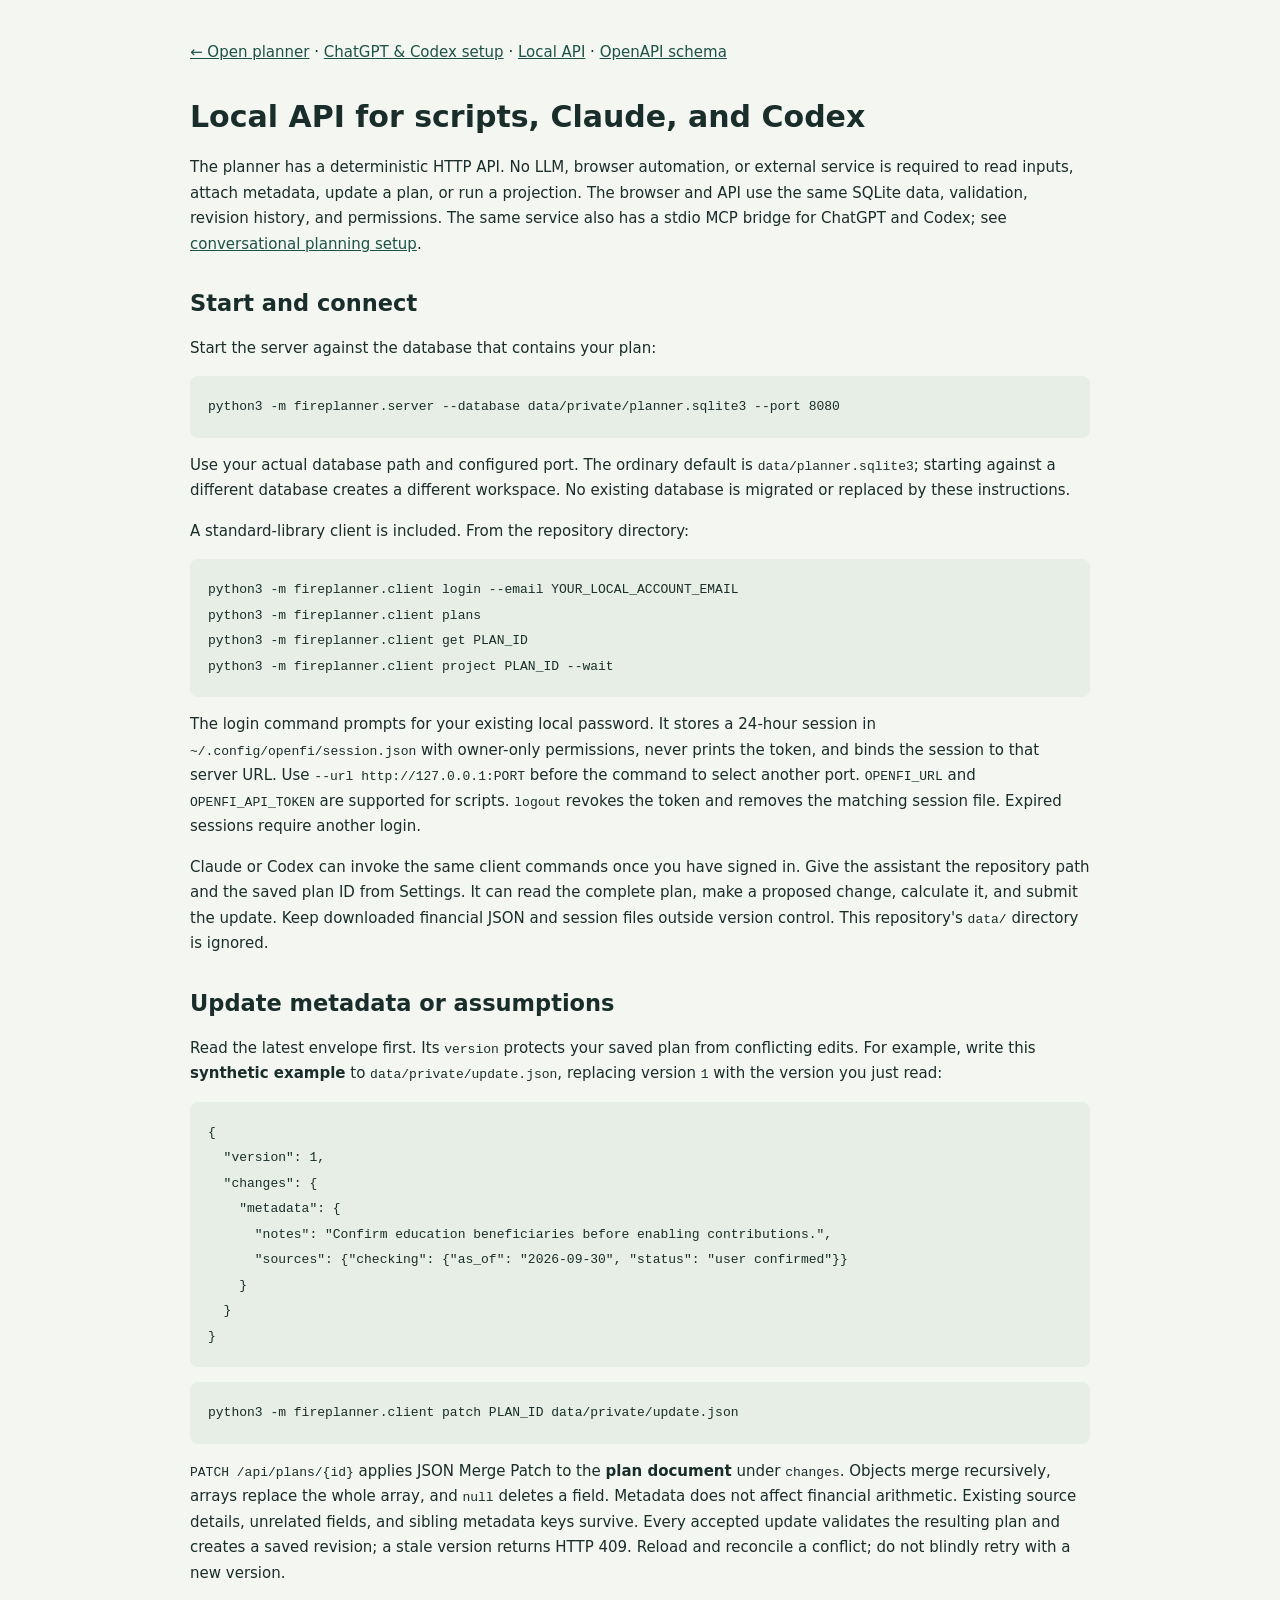
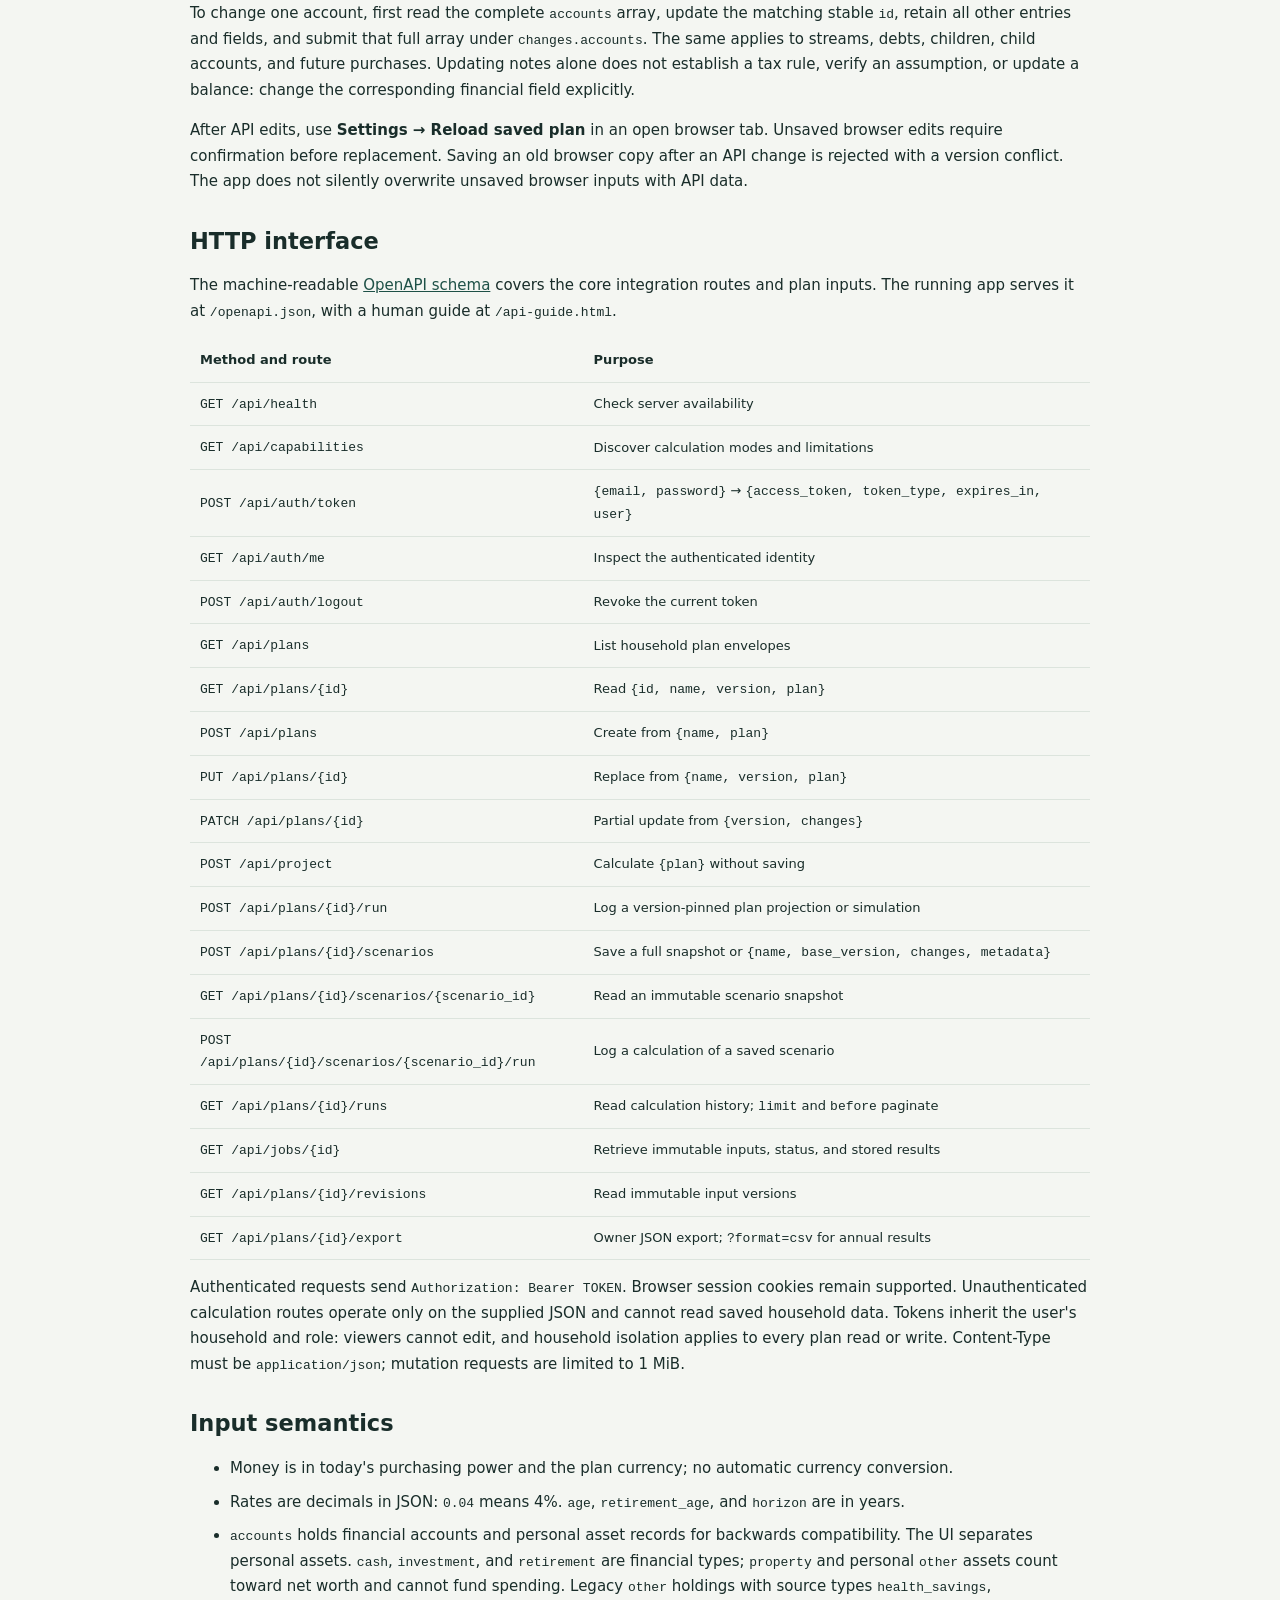
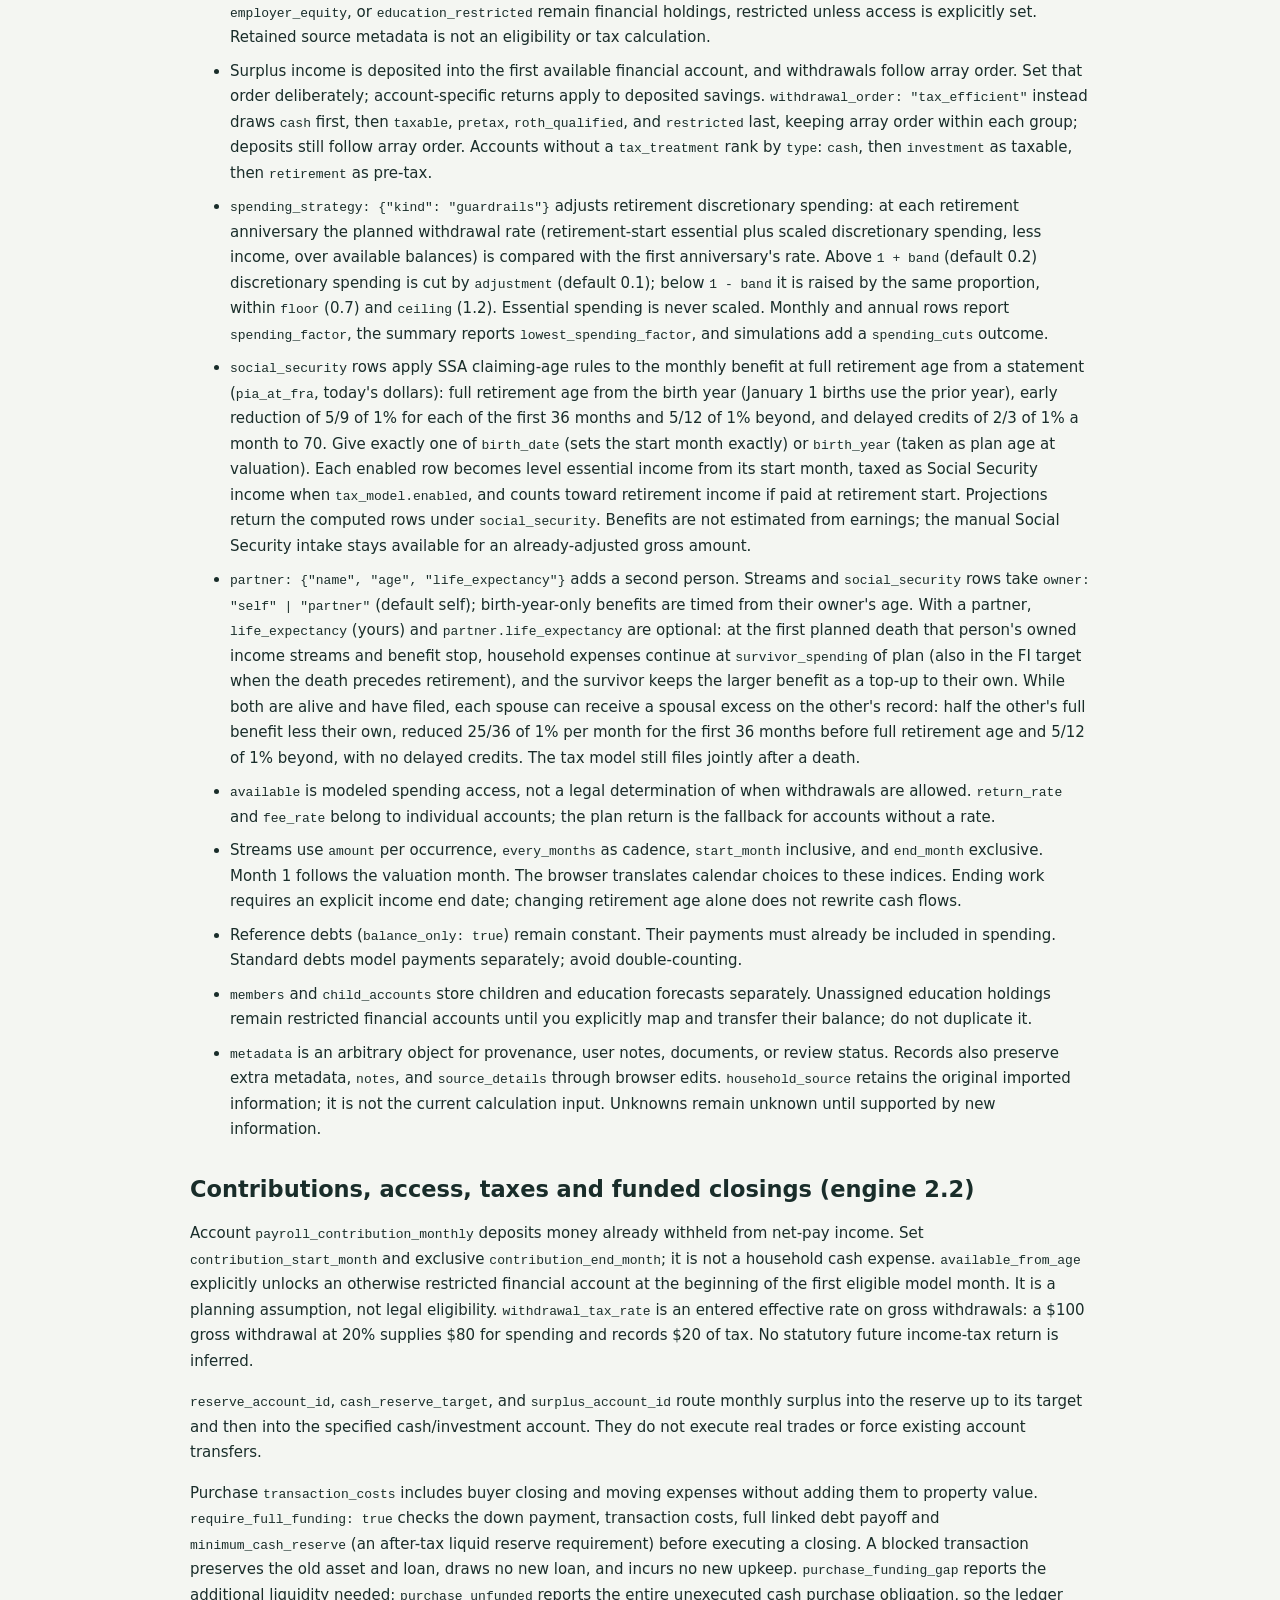
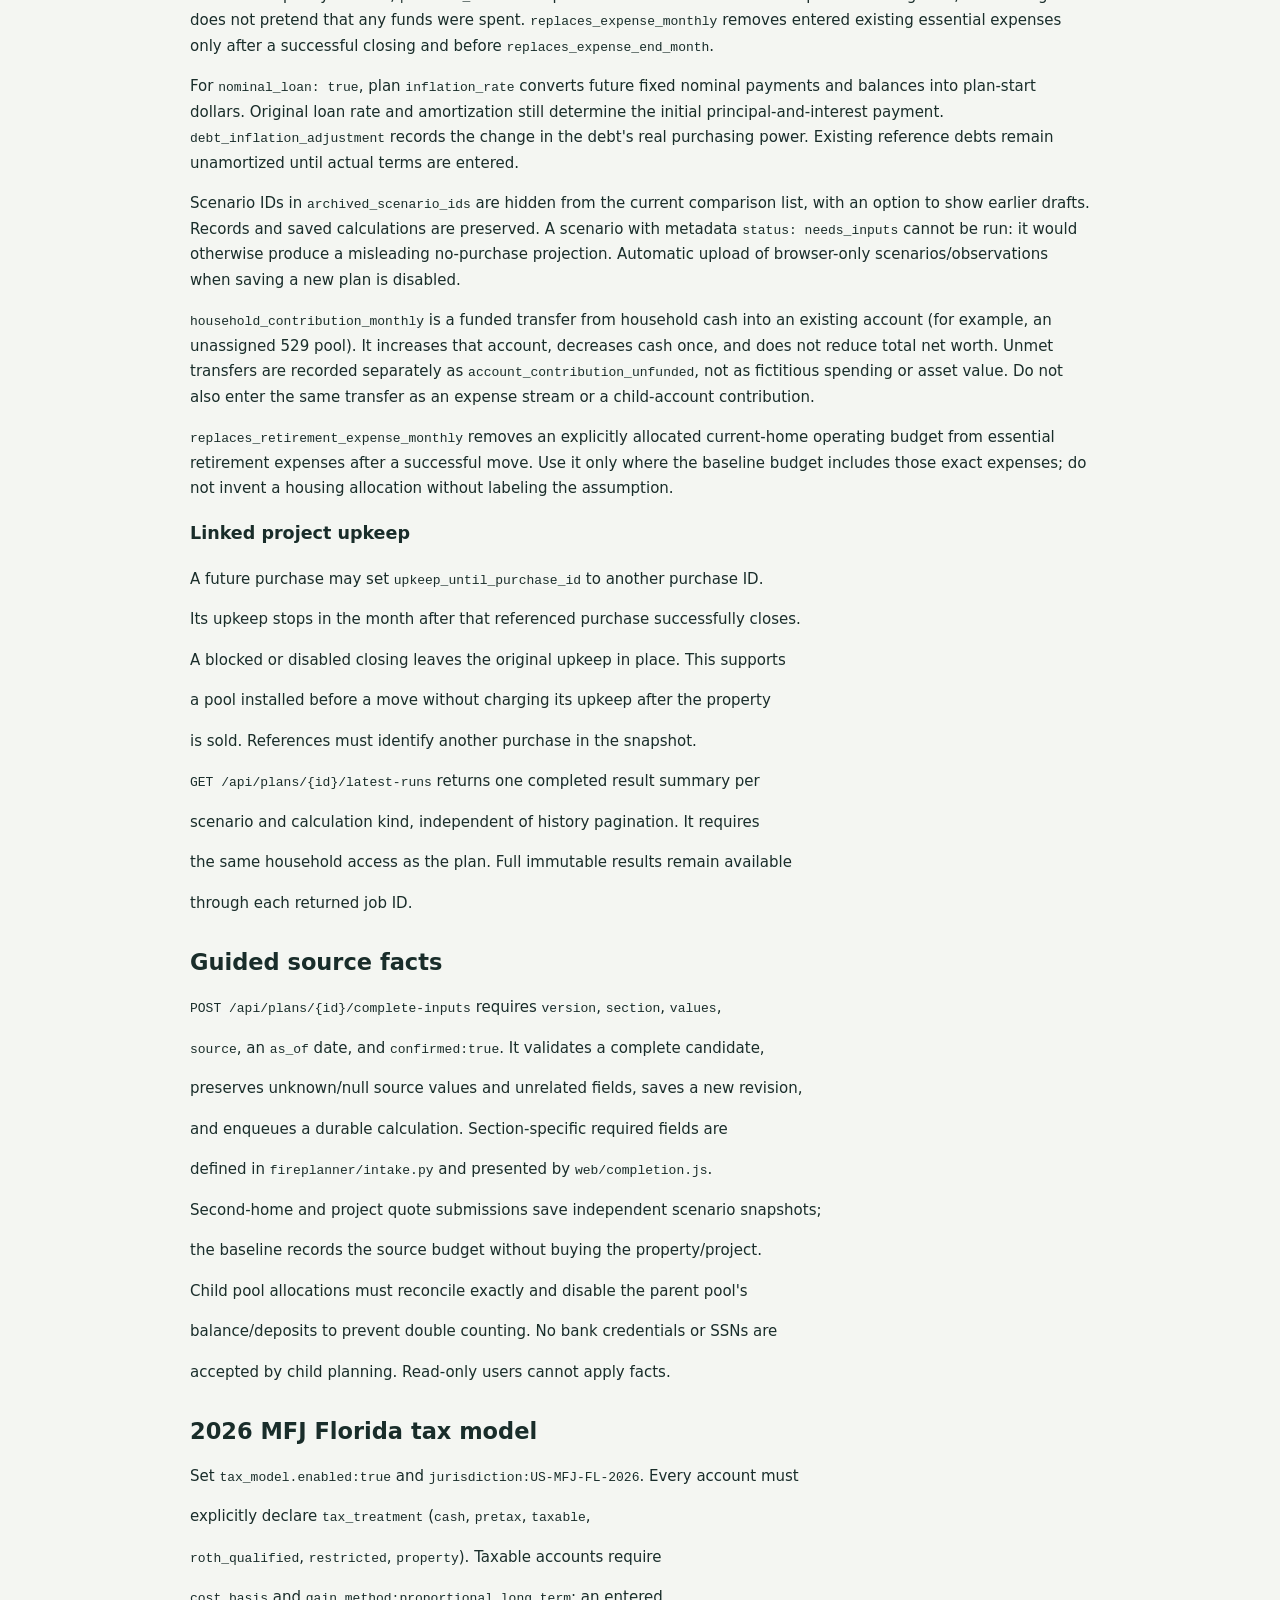
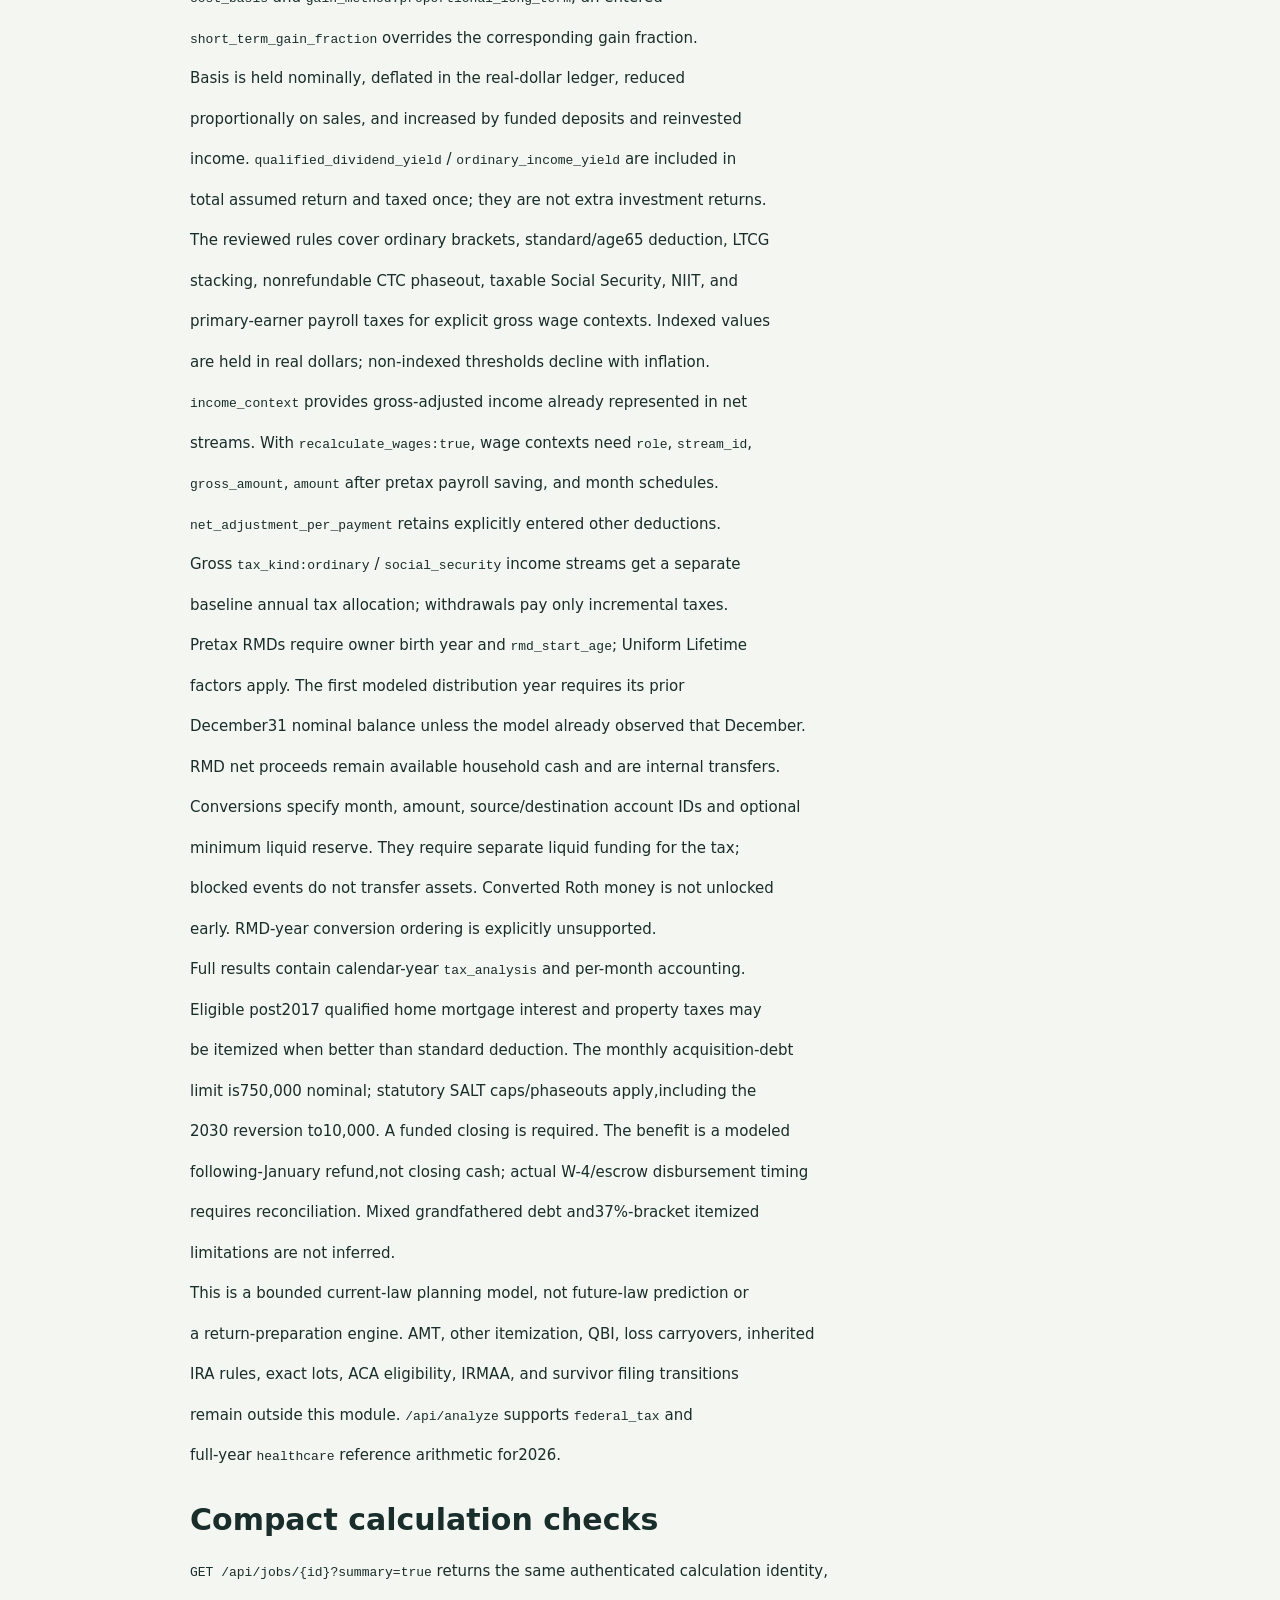
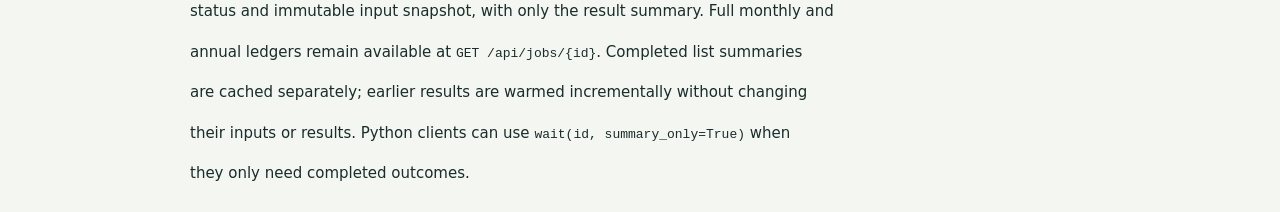
==== web/api-guide.html @ 7cc412bd "Plan for couples with survivor spending and spousal Social Security A plan can include a partner (na" ====
<!doctype html><html lang="en"><head><meta charset="utf-8"><meta name="viewport" content="width=device-width,initial-scale=1"><title>Open FI · Assistant tools</title><style>body{max-width:900px;margin:40px auto;padding:0 22px;font:15px/1.7 system-ui;color:#192d2a;background:#f4f6f2}h1,h2{line-height:1.25;margin-top:32px}pre{background:#e6eee5;padding:18px;border-radius:8px;overflow:auto}code{font:13px/1.6 ui-monospace,monospace}a{color:#1e5147}.table-scroll{overflow:auto}table{border-collapse:collapse;width:100%;font-size:13px}td,th{padding:10px;border-bottom:1px solid #dce4dd;text-align:left}li{margin-bottom:8px}blockquote{border-left:3px solid #2e7765;padding-left:18px;margin-left:0}</style></head><body><a href="/">← Open planner</a> · <a href="/assistant-guide.html">ChatGPT &amp; Codex setup</a> · <a href="/api-guide.html">Local API</a> · <a href="/openapi.json">OpenAPI schema</a><h1>Local API for scripts, Claude, and Codex</h1><p>The planner has a deterministic HTTP API. No LLM, browser automation, or external service is required to read inputs, attach metadata, update a plan, or run a projection. The browser and API use the same SQLite data, validation, revision history, and permissions. The same service also has a stdio MCP bridge for ChatGPT and Codex; see <a href="/assistant-guide.html">conversational planning setup</a>.</p><h2>Start and connect</h2><p>Start the server against the database that contains your plan:</p><pre><code>python3 -m fireplanner.server --database data/private/planner.sqlite3 --port 8080</code></pre><p>Use your actual database path and configured port. The ordinary default is <code>data/planner.sqlite3</code>; starting against a different database creates a different workspace. No existing database is migrated or replaced by these instructions.</p><p>A standard-library client is included. From the repository directory:</p><pre><code>python3 -m fireplanner.client login --email YOUR_LOCAL_ACCOUNT_EMAIL
python3 -m fireplanner.client plans
python3 -m fireplanner.client get PLAN_ID
python3 -m fireplanner.client project PLAN_ID --wait</code></pre><p>The login command prompts for your existing local password. It stores a 24-hour session in <code>~/.config/openfi/session.json</code> with owner-only permissions, never prints the token, and binds the session to that server URL. Use <code>--url http://127.0.0.1:PORT</code> before the command to select another port. <code>OPENFI_URL</code> and <code>OPENFI_API_TOKEN</code> are supported for scripts. <code>logout</code> revokes the token and removes the matching session file. Expired sessions require another login.</p><p>Claude or Codex can invoke the same client commands once you have signed in. Give the assistant the repository path and the saved plan ID from Settings. It can read the complete plan, make a proposed change, calculate it, and submit the update. Keep downloaded financial JSON and session files outside version control. This repository&#x27;s <code>data/</code> directory is ignored.</p><h2>Update metadata or assumptions</h2><p>Read the latest envelope first. Its <code>version</code> protects your saved plan from conflicting edits. For example, write this <strong>synthetic example</strong> to <code>data/private/update.json</code>, replacing version <code>1</code> with the version you just read:</p><pre><code>{
  &quot;version&quot;: 1,
  &quot;changes&quot;: {
    &quot;metadata&quot;: {
      &quot;notes&quot;: &quot;Confirm education beneficiaries before enabling contributions.&quot;,
      &quot;sources&quot;: {&quot;checking&quot;: {&quot;as_of&quot;: &quot;2026-09-30&quot;, &quot;status&quot;: &quot;user confirmed&quot;}}
    }
  }
}</code></pre><pre><code>python3 -m fireplanner.client patch PLAN_ID data/private/update.json</code></pre><p><code>PATCH /api/plans/{id}</code> applies JSON Merge Patch to the <strong>plan document</strong> under <code>changes</code>. Objects merge recursively, arrays replace the whole array, and <code>null</code> deletes a field. Metadata does not affect financial arithmetic. Existing source details, unrelated fields, and sibling metadata keys survive. Every accepted update validates the resulting plan and creates a saved revision; a stale version returns HTTP 409. Reload and reconcile a conflict; do not blindly retry with a new version.</p><p>To change one account, first read the complete <code>accounts</code> array, update the matching stable <code>id</code>, retain all other entries and fields, and submit that full array under <code>changes.accounts</code>. The same applies to streams, debts, children, child accounts, and future purchases. Updating notes alone does not establish a tax rule, verify an assumption, or update a balance: change the corresponding financial field explicitly.</p><p>After API edits, use <strong>Settings → Reload saved plan</strong> in an open browser tab. Unsaved browser edits require confirmation before replacement. Saving an old browser copy after an API change is rejected with a version conflict. The app does not silently overwrite unsaved browser inputs with API data.</p><h2>HTTP interface</h2><p>The machine-readable <a href="/openapi.json">OpenAPI schema</a> covers the core integration routes and plan inputs. The running app serves it at <code>/openapi.json</code>, with a human guide at <code>/api-guide.html</code>.</p><div class="table-scroll"><table><tr><th>Method and route</th><th>Purpose</th></tr><tr><td><code>GET /api/health</code></td><td>Check server availability</td></tr><tr><td><code>GET /api/capabilities</code></td><td>Discover calculation modes and limitations</td></tr><tr><td><code>POST /api/auth/token</code></td><td><code>{email, password}</code> → <code>{access_token, token_type, expires_in, user}</code></td></tr><tr><td><code>GET /api/auth/me</code></td><td>Inspect the authenticated identity</td></tr><tr><td><code>POST /api/auth/logout</code></td><td>Revoke the current token</td></tr><tr><td><code>GET /api/plans</code></td><td>List household plan envelopes</td></tr><tr><td><code>GET /api/plans/{id}</code></td><td>Read <code>{id, name, version, plan}</code></td></tr><tr><td><code>POST /api/plans</code></td><td>Create from <code>{name, plan}</code></td></tr><tr><td><code>PUT /api/plans/{id}</code></td><td>Replace from <code>{name, version, plan}</code></td></tr><tr><td><code>PATCH /api/plans/{id}</code></td><td>Partial update from <code>{version, changes}</code></td></tr><tr><td><code>POST /api/project</code></td><td>Calculate <code>{plan}</code> without saving</td></tr><tr><td><code>POST /api/plans/{id}/run</code></td><td>Log a version-pinned plan projection or simulation</td></tr><tr><td><code>POST /api/plans/{id}/scenarios</code></td><td>Save a full snapshot or <code>{name, base_version, changes, metadata}</code></td></tr><tr><td><code>GET /api/plans/{id}/scenarios/{scenario_id}</code></td><td>Read an immutable scenario snapshot</td></tr><tr><td><code>POST /api/plans/{id}/scenarios/{scenario_id}/run</code></td><td>Log a calculation of a saved scenario</td></tr><tr><td><code>GET /api/plans/{id}/runs</code></td><td>Read calculation history; <code>limit</code> and <code>before</code> paginate</td></tr><tr><td><code>GET /api/jobs/{id}</code></td><td>Retrieve immutable inputs, status, and stored results</td></tr><tr><td><code>GET /api/plans/{id}/revisions</code></td><td>Read immutable input versions</td></tr><tr><td><code>GET /api/plans/{id}/export</code></td><td>Owner JSON export; <code>?format=csv</code> for annual results</td></tr></table></div><p>Authenticated requests send <code>Authorization: Bearer TOKEN</code>. Browser session cookies remain supported. Unauthenticated calculation routes operate only on the supplied JSON and cannot read saved household data. Tokens inherit the user&#x27;s household and role: viewers cannot edit, and household isolation applies to every plan read or write. Content-Type must be <code>application/json</code>; mutation requests are limited to 1 MiB.</p><h2>Input semantics</h2><ul><li>Money is in today&#x27;s purchasing power and the plan currency; no automatic currency conversion.</li><li>Rates are decimals in JSON: <code>0.04</code> means 4%. <code>age</code>, <code>retirement_age</code>, and <code>horizon</code> are in years.</li><li><code>accounts</code> holds financial accounts and personal asset records for backwards compatibility. The UI separates personal assets. <code>cash</code>, <code>investment</code>, and <code>retirement</code> are financial types; <code>property</code> and personal <code>other</code> assets count toward net worth and cannot fund spending. Legacy <code>other</code> holdings with source types <code>health_savings</code>, <code>employer_equity</code>, or <code>education_restricted</code> remain financial holdings, restricted unless access is explicitly set. Retained source metadata is not an eligibility or tax calculation.</li><li>Surplus income is deposited into the first available financial account, and withdrawals follow array order. Set that order deliberately; account-specific returns apply to deposited savings. <code>withdrawal_order: &quot;tax_efficient&quot;</code> instead draws <code>cash</code> first, then <code>taxable</code>, <code>pretax</code>, <code>roth_qualified</code>, and <code>restricted</code> last, keeping array order within each group; deposits still follow array order. Accounts without a <code>tax_treatment</code> rank by <code>type</code>: <code>cash</code>, then <code>investment</code> as taxable, then <code>retirement</code> as pre-tax.</li><li><code>spending_strategy: {&quot;kind&quot;: &quot;guardrails&quot;}</code> adjusts retirement discretionary spending: at each retirement anniversary the planned withdrawal rate (retirement-start essential plus scaled discretionary spending, less income, over available balances) is compared with the first anniversary&#x27;s rate. Above <code>1 + band</code> (default 0.2) discretionary spending is cut by <code>adjustment</code> (default 0.1); below <code>1 - band</code> it is raised by the same proportion, within <code>floor</code> (0.7) and <code>ceiling</code> (1.2). Essential spending is never scaled. Monthly and annual rows report <code>spending_factor</code>, the summary reports <code>lowest_spending_factor</code>, and simulations add a <code>spending_cuts</code> outcome.</li><li><code>social_security</code> rows apply SSA claiming-age rules to the monthly benefit at full retirement age from a statement (<code>pia_at_fra</code>, today&#x27;s dollars): full retirement age from the birth year (January 1 births use the prior year), early reduction of 5/9 of 1% for each of the first 36 months and 5/12 of 1% beyond, and delayed credits of 2/3 of 1% a month to 70. Give exactly one of <code>birth_date</code> (sets the start month exactly) or <code>birth_year</code> (taken as plan age at valuation). Each enabled row becomes level essential income from its start month, taxed as Social Security income when <code>tax_model.enabled</code>, and counts toward retirement income if paid at retirement start. Projections return the computed rows under <code>social_security</code>. Benefits are not estimated from earnings; the manual Social Security intake stays available for an already-adjusted gross amount.</li><li><code>partner: {&quot;name&quot;, &quot;age&quot;, &quot;life_expectancy&quot;}</code> adds a second person. Streams and <code>social_security</code> rows take <code>owner: &quot;self&quot; | &quot;partner&quot;</code> (default self); birth-year-only benefits are timed from their owner&#x27;s age. With a partner, <code>life_expectancy</code> (yours) and <code>partner.life_expectancy</code> are optional: at the first planned death that person&#x27;s owned income streams and benefit stop, household expenses continue at <code>survivor_spending</code> of plan (also in the FI target when the death precedes retirement), and the survivor keeps the larger benefit as a top-up to their own. While both are alive and have filed, each spouse can receive a spousal excess on the other&#x27;s record: half the other&#x27;s full benefit less their own, reduced 25/36 of 1% per month for the first 36 months before full retirement age and 5/12 of 1% beyond, with no delayed credits. The tax model still files jointly after a death.</li><li><code>available</code> is modeled spending access, not a legal determination of when withdrawals are allowed. <code>return_rate</code> and <code>fee_rate</code> belong to individual accounts; the plan return is the fallback for accounts without a rate.</li><li>Streams use <code>amount</code> per occurrence, <code>every_months</code> as cadence, <code>start_month</code> inclusive, and <code>end_month</code> exclusive. Month 1 follows the valuation month. The browser translates calendar choices to these indices. Ending work requires an explicit income end date; changing retirement age alone does not rewrite cash flows.</li><li>Reference debts (<code>balance_only: true</code>) remain constant. Their payments must already be included in spending. Standard debts model payments separately; avoid double-counting.</li><li><code>members</code> and <code>child_accounts</code> store children and education forecasts separately. Unassigned education holdings remain restricted financial accounts until you explicitly map and transfer their balance; do not duplicate it.</li><li><code>metadata</code> is an arbitrary object for provenance, user notes, documents, or review status. Records also preserve extra metadata, <code>notes</code>, and <code>source_details</code> through browser edits. <code>household_source</code> retains the original imported information; it is not the current calculation input. Unknowns remain unknown until supported by new information.</li></ul><h2>Contributions, access, taxes and funded closings (engine 2.2)</h2><p>Account <code>payroll_contribution_monthly</code> deposits money already withheld from net-pay income. Set <code>contribution_start_month</code> and exclusive <code>contribution_end_month</code>; it is not a household cash expense. <code>available_from_age</code> explicitly unlocks an otherwise restricted financial account at the beginning of the first eligible model month. It is a planning assumption, not legal eligibility. <code>withdrawal_tax_rate</code> is an entered effective rate on gross withdrawals: a $100 gross withdrawal at 20% supplies $80 for spending and records $20 of tax. No statutory future income-tax return is inferred.</p><p><code>reserve_account_id</code>, <code>cash_reserve_target</code>, and <code>surplus_account_id</code> route monthly surplus into the reserve up to its target and then into the specified cash/investment account. They do not execute real trades or force existing account transfers.</p><p>Purchase <code>transaction_costs</code> includes buyer closing and moving expenses without adding them to property value. <code>require_full_funding: true</code> checks the down payment, transaction costs, full linked debt payoff and <code>minimum_cash_reserve</code> (an after-tax liquid reserve requirement) before executing a closing. A blocked transaction preserves the old asset and loan, draws no new loan, and incurs no new upkeep. <code>purchase_funding_gap</code> reports the additional liquidity needed; <code>purchase_unfunded</code> reports the entire unexecuted cash purchase obligation, so the ledger does not pretend that any funds were spent. <code>replaces_expense_monthly</code> removes entered existing essential expenses only after a successful closing and before <code>replaces_expense_end_month</code>.</p><p>For <code>nominal_loan: true</code>, plan <code>inflation_rate</code> converts future fixed nominal payments and balances into plan-start dollars. Original loan rate and amortization still determine the initial principal-and-interest payment. <code>debt_inflation_adjustment</code> records the change in the debt&#x27;s real purchasing power. Existing reference debts remain unamortized until actual terms are entered.</p><p>Scenario IDs in <code>archived_scenario_ids</code> are hidden from the current comparison list, with an option to show earlier drafts. Records and saved calculations are preserved. A scenario with metadata <code>status: needs_inputs</code> cannot be run: it would otherwise produce a misleading no-purchase projection. Automatic upload of browser-only scenarios/observations when saving a new plan is disabled.</p><p><code>household_contribution_monthly</code> is a funded transfer from household cash into an existing account (for example, an unassigned 529 pool). It increases that account, decreases cash once, and does not reduce total net worth. Unmet transfers are recorded separately as <code>account_contribution_unfunded</code>, not as fictitious spending or asset value. Do not also enter the same transfer as an expense stream or a child-account contribution.</p><p><code>replaces_retirement_expense_monthly</code> removes an explicitly allocated current-home operating budget from essential retirement expenses after a successful move. Use it only where the baseline budget includes those exact expenses; do not invent a housing allocation without labeling the assumption.</p><h3>Linked project upkeep</h3><p>A future purchase may set <code>upkeep_until_purchase_id</code> to another purchase ID.</p><p>Its upkeep stops in the month after that referenced purchase successfully closes.</p><p>A blocked or disabled closing leaves the original upkeep in place. This supports</p><p>a pool installed before a move without charging its upkeep after the property</p><p>is sold. References must identify another purchase in the snapshot.</p><p><code>GET /api/plans/{id}/latest-runs</code> returns one completed result summary per</p><p>scenario and calculation kind, independent of history pagination. It requires</p><p>the same household access as the plan. Full immutable results remain available</p><p>through each returned job ID.</p><h2>Guided source facts</h2><p><code>POST /api/plans/{id}/complete-inputs</code> requires <code>version</code>, <code>section</code>, <code>values</code>,</p><p><code>source</code>, an <code>as_of</code> date, and <code>confirmed:true</code>. It validates a complete candidate,</p><p>preserves unknown/null source values and unrelated fields, saves a new revision,</p><p>and enqueues a durable calculation. Section-specific required fields are</p><p>defined in <code>fireplanner/intake.py</code> and presented by <code>web/completion.js</code>.</p><p>Second-home and project quote submissions save independent scenario snapshots;</p><p>the baseline records the source budget without buying the property/project.</p><p>Child pool allocations must reconcile exactly and disable the parent pool&#x27;s</p><p>balance/deposits to prevent double counting. No bank credentials or SSNs are</p><p>accepted by child planning. Read-only users cannot apply facts.</p><h2>2026 MFJ Florida tax model</h2><p>Set <code>tax_model.enabled:true</code> and <code>jurisdiction:US-MFJ-FL-2026</code>. Every account must</p><p>explicitly declare <code>tax_treatment</code> (<code>cash</code>, <code>pretax</code>, <code>taxable</code>,</p><p><code>roth_qualified</code>, <code>restricted</code>, <code>property</code>). Taxable accounts require</p><p><code>cost_basis</code> and <code>gain_method:proportional_long_term</code>; an entered</p><p><code>short_term_gain_fraction</code> overrides the corresponding gain fraction.</p><p>Basis is held nominally, deflated in the real-dollar ledger, reduced</p><p>proportionally on sales, and increased by funded deposits and reinvested</p><p>income. <code>qualified_dividend_yield</code> / <code>ordinary_income_yield</code> are included in</p><p>total assumed return and taxed once; they are not extra investment returns.</p><p>The reviewed rules cover ordinary brackets, standard/age65 deduction, LTCG</p><p>stacking, nonrefundable CTC phaseout, taxable Social Security, NIIT, and</p><p>primary-earner payroll taxes for explicit gross wage contexts. Indexed values</p><p>are held in real dollars; non-indexed thresholds decline with inflation.</p><p><code>income_context</code> provides gross-adjusted income already represented in net</p><p>streams. With <code>recalculate_wages:true</code>, wage contexts need <code>role</code>, <code>stream_id</code>,</p><p><code>gross_amount</code>, <code>amount</code> after pretax payroll saving, and month schedules.</p><p><code>net_adjustment_per_payment</code> retains explicitly entered other deductions.</p><p>Gross <code>tax_kind:ordinary</code> / <code>social_security</code> income streams get a separate</p><p>baseline annual tax allocation; withdrawals pay only incremental taxes.</p><p>Pretax RMDs require owner birth year and <code>rmd_start_age</code>; Uniform Lifetime</p><p>factors apply. The first modeled distribution year requires its prior</p><p>December31 nominal balance unless the model already observed that December.</p><p>RMD net proceeds remain available household cash and are internal transfers.</p><p>Conversions specify month, amount, source/destination account IDs and optional</p><p>minimum liquid reserve. They require separate liquid funding for the tax;</p><p>blocked events do not transfer assets. Converted Roth money is not unlocked</p><p>early. RMD-year conversion ordering is explicitly unsupported.</p><p>Full results contain calendar-year <code>tax_analysis</code> and per-month accounting.</p><p>Eligible post2017 qualified home mortgage interest and property taxes may</p><p>be itemized when better than standard deduction. The monthly acquisition-debt</p><p>limit is750,000 nominal; statutory SALT caps/phaseouts apply,including the</p><p>2030 reversion to10,000. A funded closing is required. The benefit is a modeled</p><p>following-January refund,not closing cash; actual W-4/escrow disbursement timing</p><p>requires reconciliation. Mixed grandfathered debt and37%-bracket itemized</p><p>limitations are not inferred.</p><p>This is a bounded current-law planning model, not future-law prediction or</p><p>a return-preparation engine. AMT, other itemization, QBI, loss carryovers, inherited</p><p>IRA rules, exact lots, ACA eligibility, IRMAA, and survivor filing transitions</p><p>remain outside this module. <code>/api/analyze</code> supports <code>federal_tax</code> and</p><p>full-year <code>healthcare</code> reference arithmetic for2026.</p><h1>Compact calculation checks</h1><p><code>GET /api/jobs/{id}?summary=true</code> returns the same authenticated calculation identity,</p><p>status and immutable input snapshot, with only the result summary. Full monthly and</p><p>annual ledgers remain available at <code>GET /api/jobs/{id}</code>. Completed list summaries</p><p>are cached separately; earlier results are warmed incrementally without changing</p><p>their inputs or results. Python clients can use <code>wait(id, summary_only=True)</code> when</p><p>they only need completed outcomes.</p></body></html>
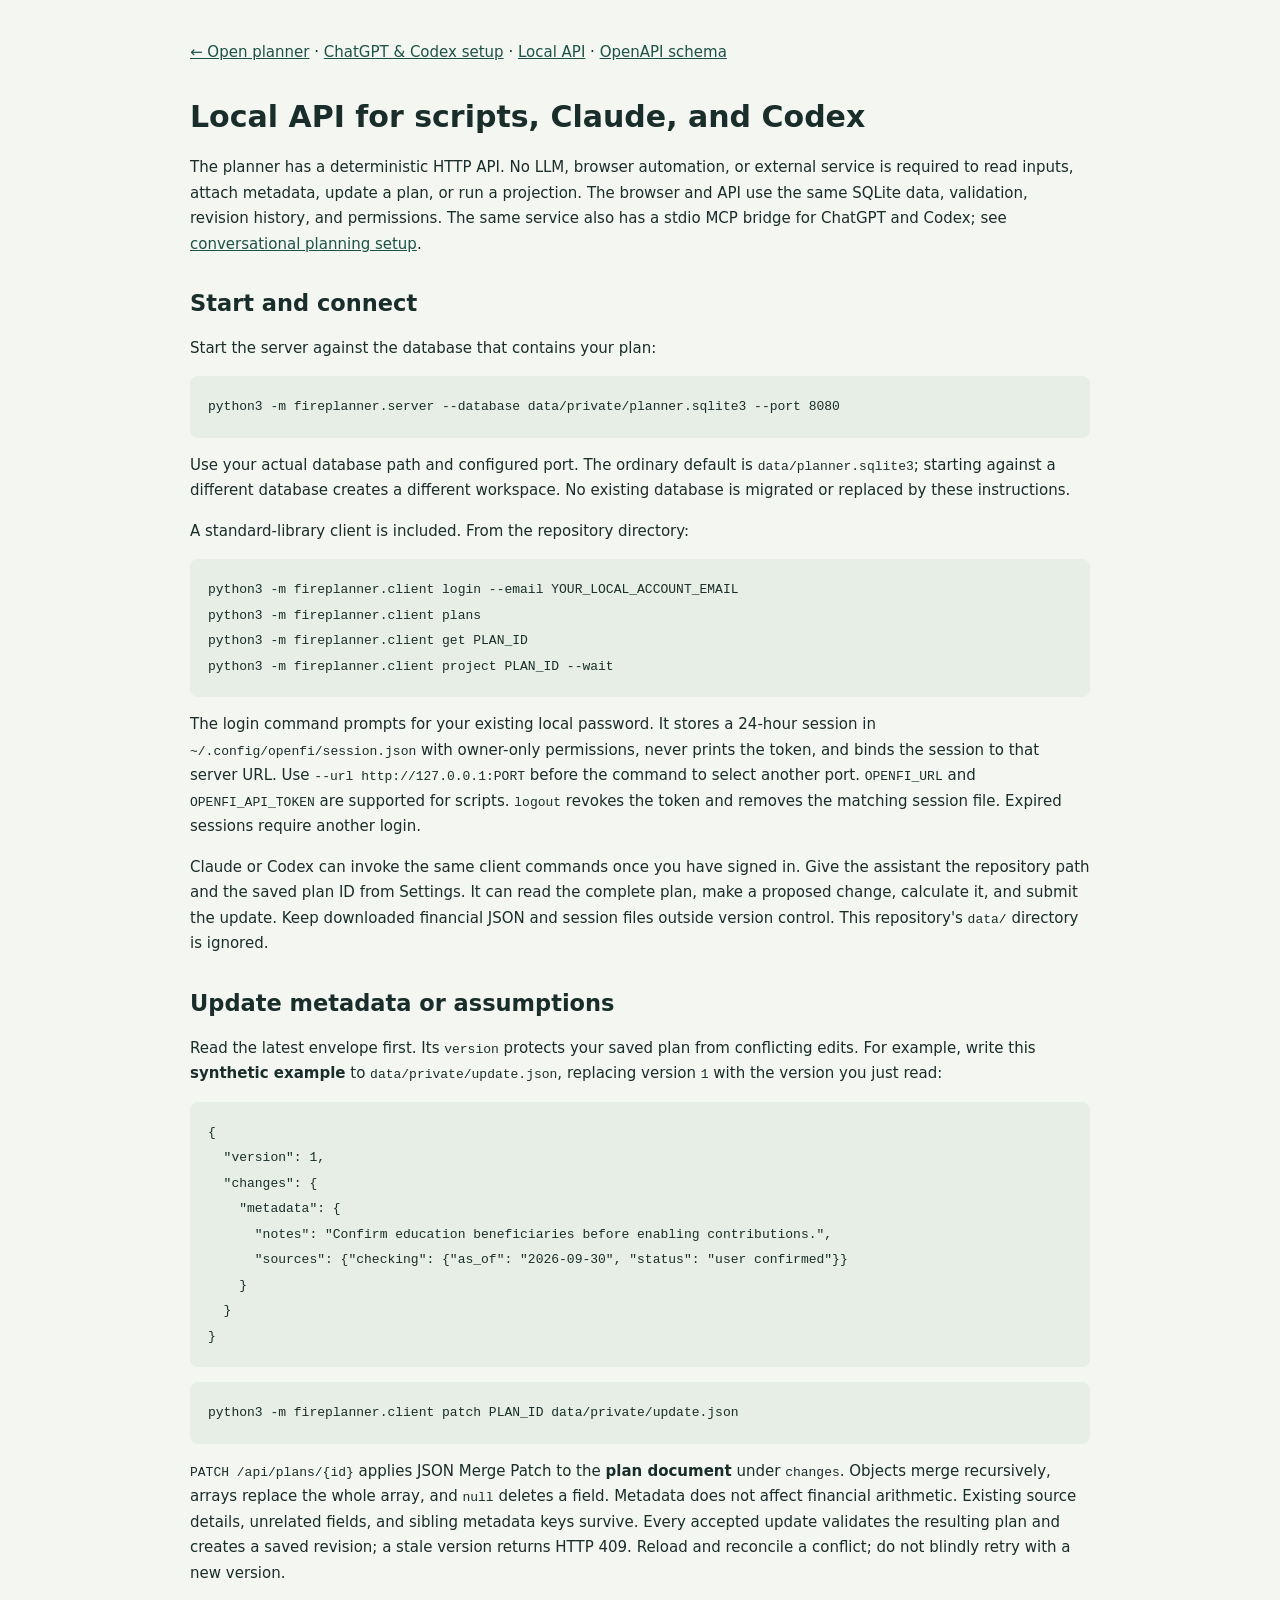
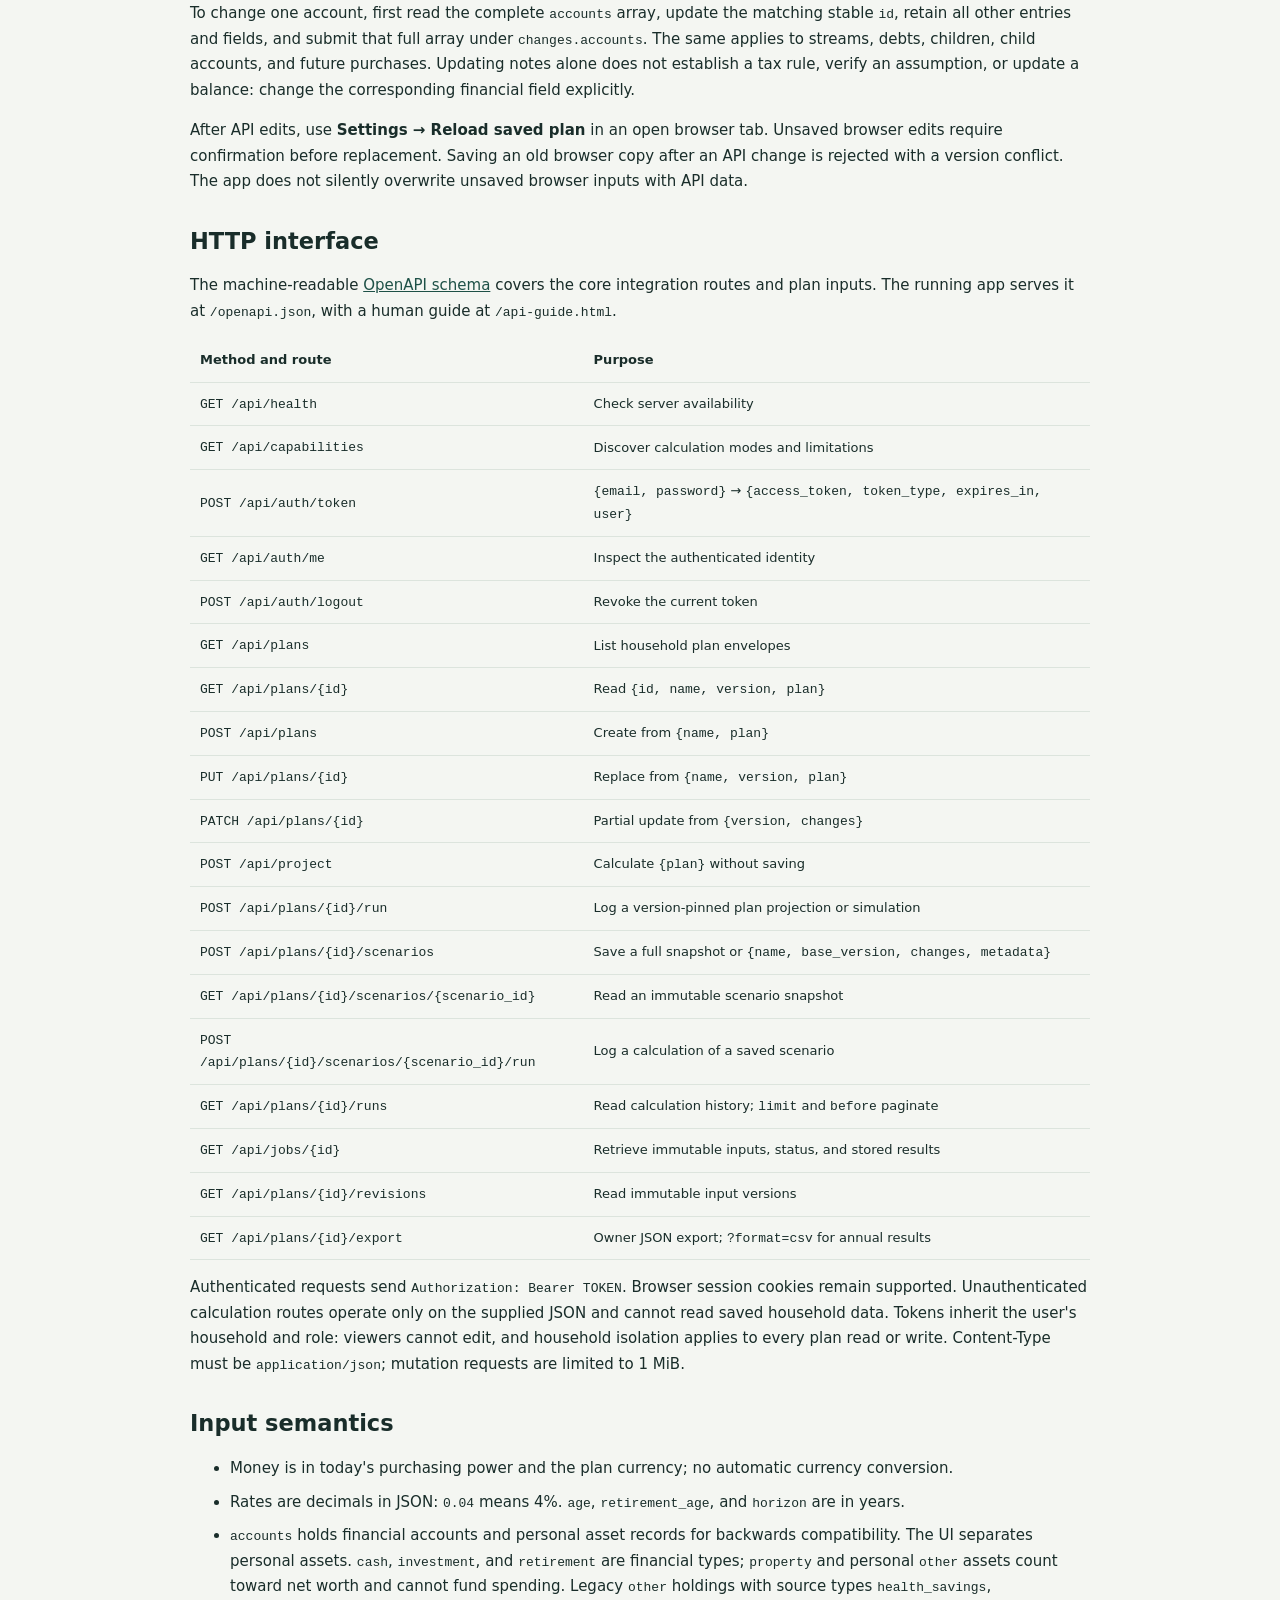
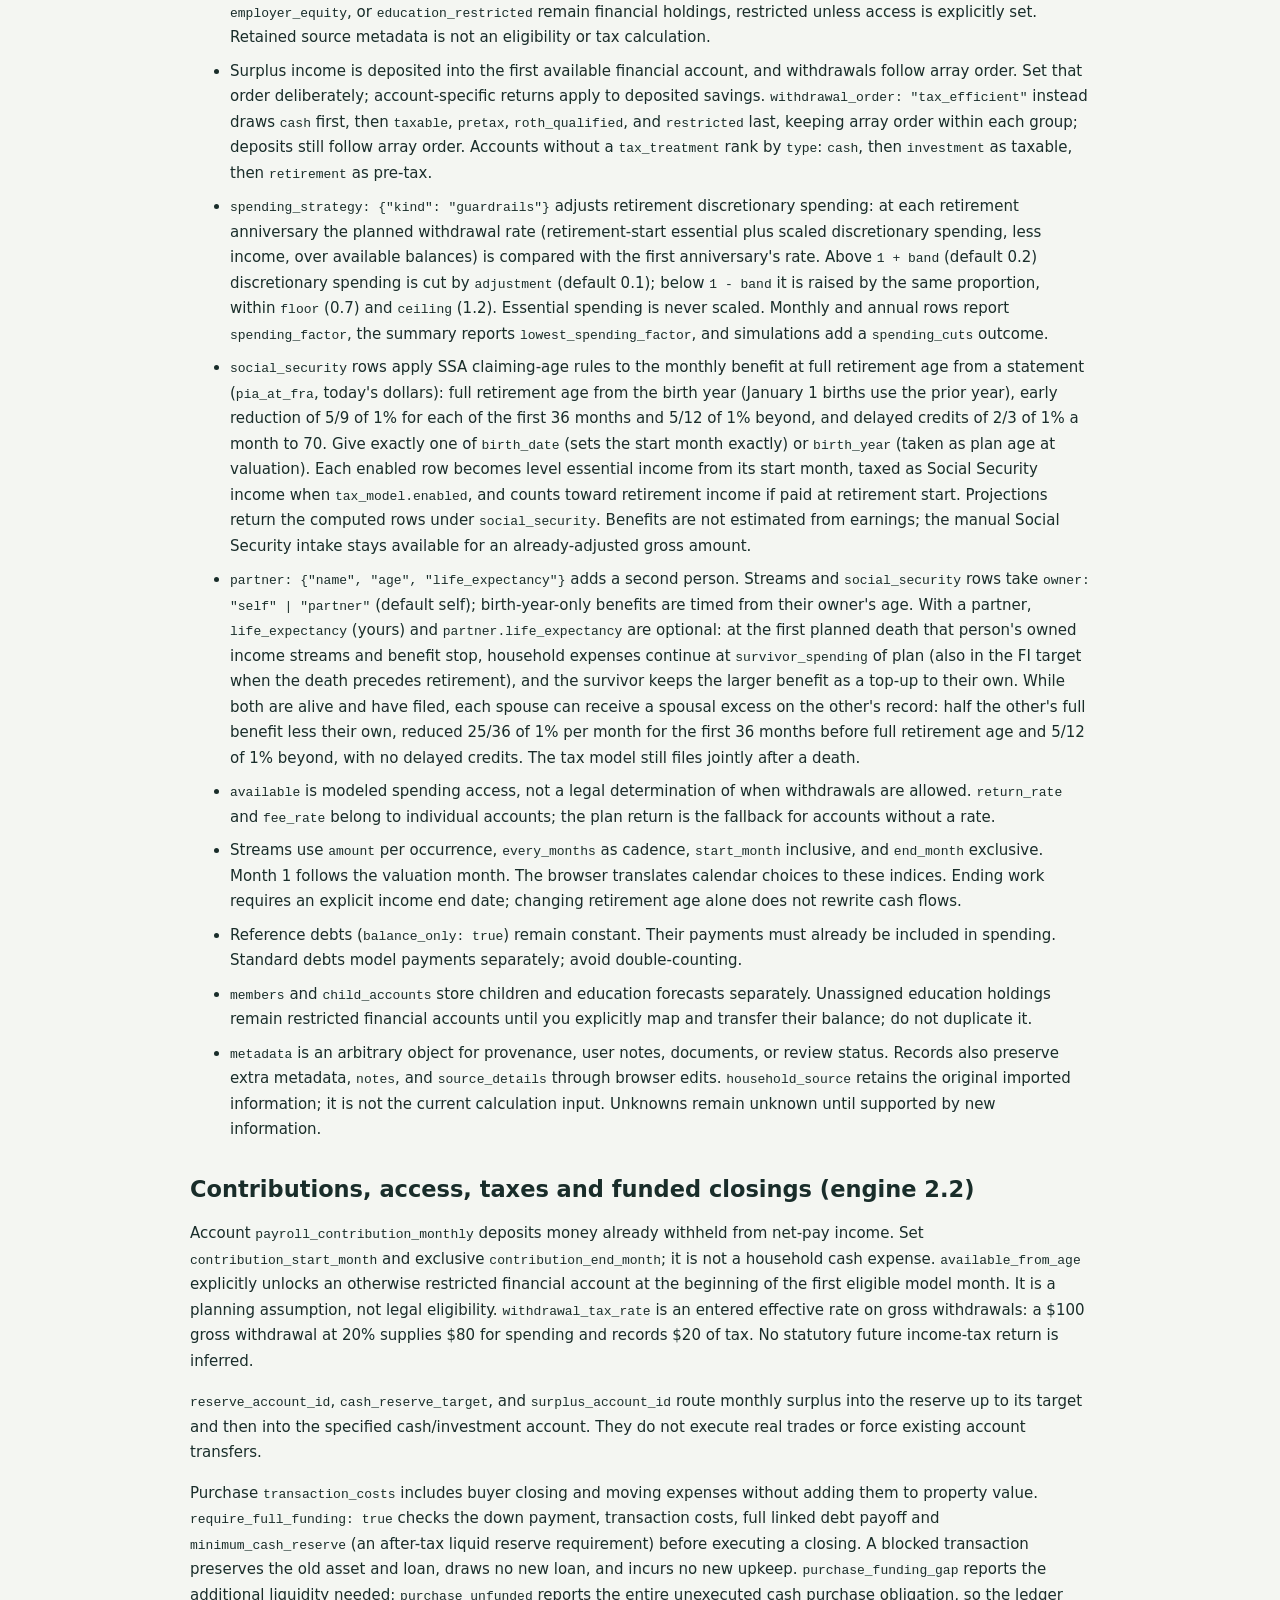
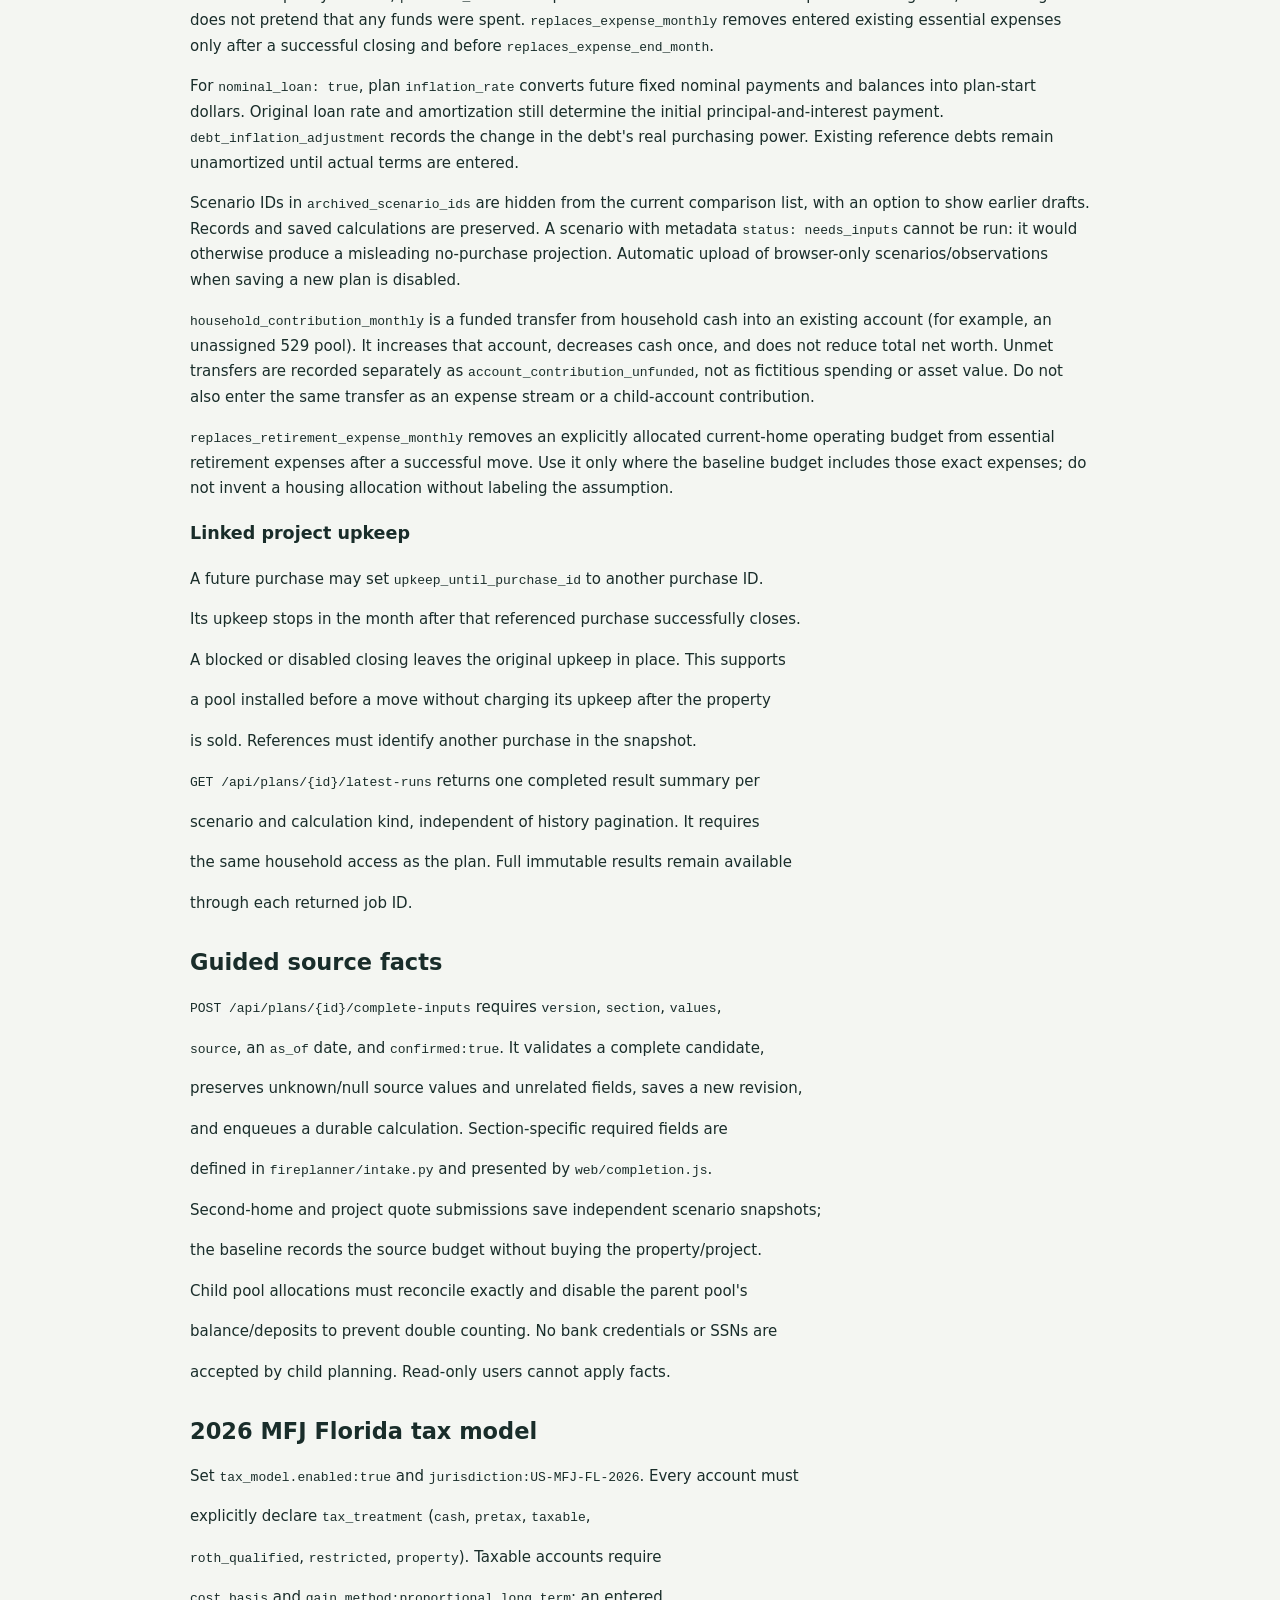
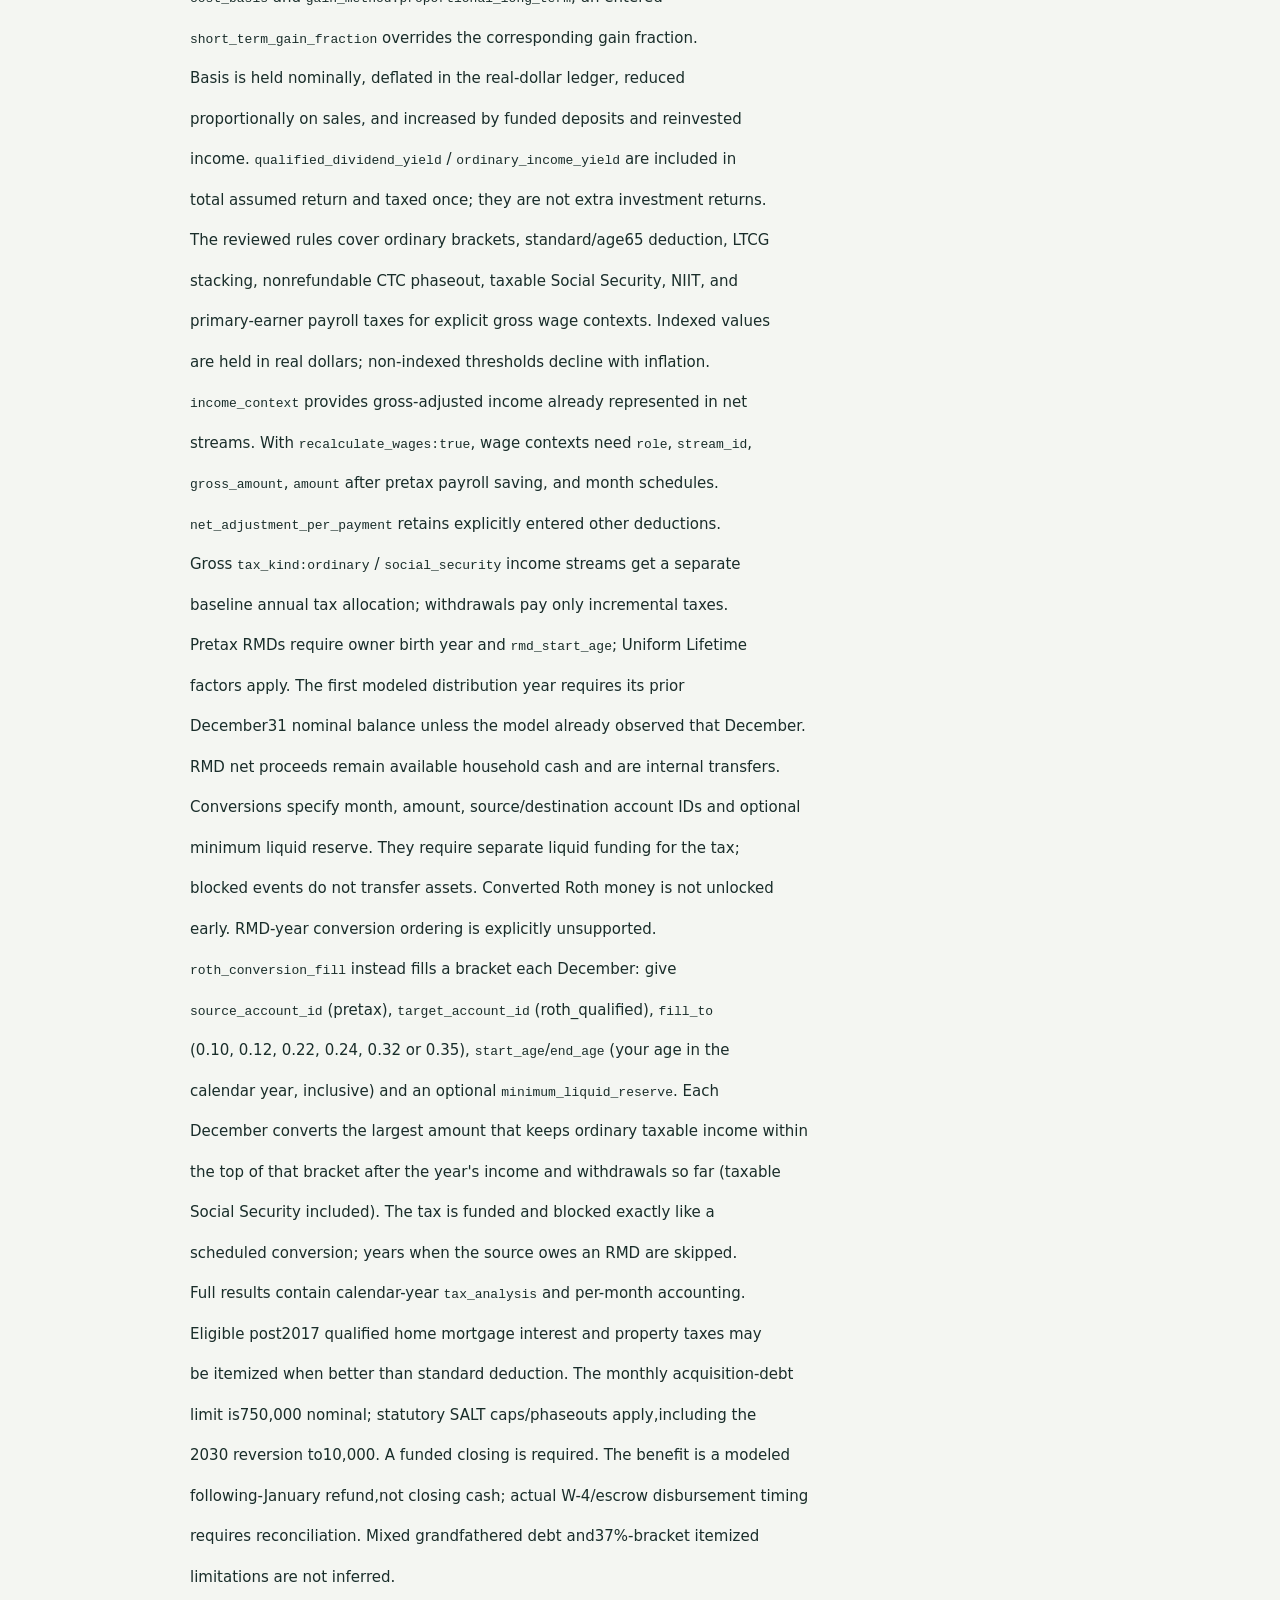
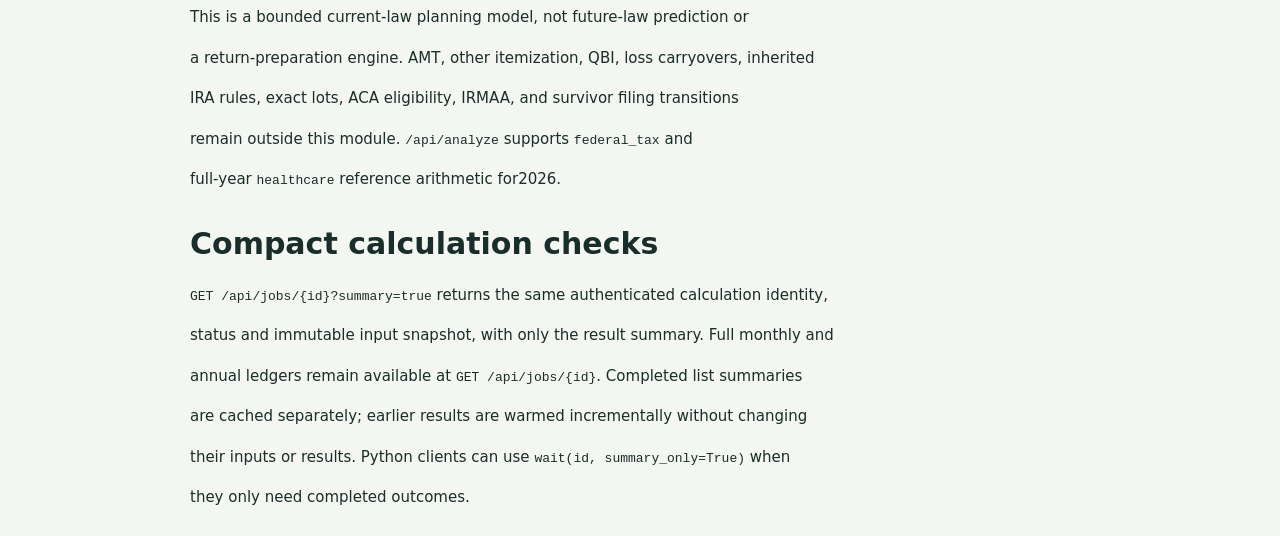
==== commit 73aaf6f7: "Add bracket-filling Roth conversions to the tax model tax_model.roth_conversion_fill converts from a" ====
--- a/web/api-guide.html
+++ b/web/api-guide.html
@@ -9,4 +9,4 @@
       &quot;sources&quot;: {&quot;checking&quot;: {&quot;as_of&quot;: &quot;2026-09-30&quot;, &quot;status&quot;: &quot;user confirmed&quot;}}
     }
   }
-}</code></pre><pre><code>python3 -m fireplanner.client patch PLAN_ID data/private/update.json</code></pre><p><code>PATCH /api/plans/{id}</code> applies JSON Merge Patch to the <strong>plan document</strong> under <code>changes</code>. Objects merge recursively, arrays replace the whole array, and <code>null</code> deletes a field. Metadata does not affect financial arithmetic. Existing source details, unrelated fields, and sibling metadata keys survive. Every accepted update validates the resulting plan and creates a saved revision; a stale version returns HTTP 409. Reload and reconcile a conflict; do not blindly retry with a new version.</p><p>To change one account, first read the complete <code>accounts</code> array, update the matching stable <code>id</code>, retain all other entries and fields, and submit that full array under <code>changes.accounts</code>. The same applies to streams, debts, children, child accounts, and future purchases. Updating notes alone does not establish a tax rule, verify an assumption, or update a balance: change the corresponding financial field explicitly.</p><p>After API edits, use <strong>Settings → Reload saved plan</strong> in an open browser tab. Unsaved browser edits require confirmation before replacement. Saving an old browser copy after an API change is rejected with a version conflict. The app does not silently overwrite unsaved browser inputs with API data.</p><h2>HTTP interface</h2><p>The machine-readable <a href="/openapi.json">OpenAPI schema</a> covers the core integration routes and plan inputs. The running app serves it at <code>/openapi.json</code>, with a human guide at <code>/api-guide.html</code>.</p><div class="table-scroll"><table><tr><th>Method and route</th><th>Purpose</th></tr><tr><td><code>GET /api/health</code></td><td>Check server availability</td></tr><tr><td><code>GET /api/capabilities</code></td><td>Discover calculation modes and limitations</td></tr><tr><td><code>POST /api/auth/token</code></td><td><code>{email, password}</code> → <code>{access_token, token_type, expires_in, user}</code></td></tr><tr><td><code>GET /api/auth/me</code></td><td>Inspect the authenticated identity</td></tr><tr><td><code>POST /api/auth/logout</code></td><td>Revoke the current token</td></tr><tr><td><code>GET /api/plans</code></td><td>List household plan envelopes</td></tr><tr><td><code>GET /api/plans/{id}</code></td><td>Read <code>{id, name, version, plan}</code></td></tr><tr><td><code>POST /api/plans</code></td><td>Create from <code>{name, plan}</code></td></tr><tr><td><code>PUT /api/plans/{id}</code></td><td>Replace from <code>{name, version, plan}</code></td></tr><tr><td><code>PATCH /api/plans/{id}</code></td><td>Partial update from <code>{version, changes}</code></td></tr><tr><td><code>POST /api/project</code></td><td>Calculate <code>{plan}</code> without saving</td></tr><tr><td><code>POST /api/plans/{id}/run</code></td><td>Log a version-pinned plan projection or simulation</td></tr><tr><td><code>POST /api/plans/{id}/scenarios</code></td><td>Save a full snapshot or <code>{name, base_version, changes, metadata}</code></td></tr><tr><td><code>GET /api/plans/{id}/scenarios/{scenario_id}</code></td><td>Read an immutable scenario snapshot</td></tr><tr><td><code>POST /api/plans/{id}/scenarios/{scenario_id}/run</code></td><td>Log a calculation of a saved scenario</td></tr><tr><td><code>GET /api/plans/{id}/runs</code></td><td>Read calculation history; <code>limit</code> and <code>before</code> paginate</td></tr><tr><td><code>GET /api/jobs/{id}</code></td><td>Retrieve immutable inputs, status, and stored results</td></tr><tr><td><code>GET /api/plans/{id}/revisions</code></td><td>Read immutable input versions</td></tr><tr><td><code>GET /api/plans/{id}/export</code></td><td>Owner JSON export; <code>?format=csv</code> for annual results</td></tr></table></div><p>Authenticated requests send <code>Authorization: Bearer TOKEN</code>. Browser session cookies remain supported. Unauthenticated calculation routes operate only on the supplied JSON and cannot read saved household data. Tokens inherit the user&#x27;s household and role: viewers cannot edit, and household isolation applies to every plan read or write. Content-Type must be <code>application/json</code>; mutation requests are limited to 1 MiB.</p><h2>Input semantics</h2><ul><li>Money is in today&#x27;s purchasing power and the plan currency; no automatic currency conversion.</li><li>Rates are decimals in JSON: <code>0.04</code> means 4%. <code>age</code>, <code>retirement_age</code>, and <code>horizon</code> are in years.</li><li><code>accounts</code> holds financial accounts and personal asset records for backwards compatibility. The UI separates personal assets. <code>cash</code>, <code>investment</code>, and <code>retirement</code> are financial types; <code>property</code> and personal <code>other</code> assets count toward net worth and cannot fund spending. Legacy <code>other</code> holdings with source types <code>health_savings</code>, <code>employer_equity</code>, or <code>education_restricted</code> remain financial holdings, restricted unless access is explicitly set. Retained source metadata is not an eligibility or tax calculation.</li><li>Surplus income is deposited into the first available financial account, and withdrawals follow array order. Set that order deliberately; account-specific returns apply to deposited savings. <code>withdrawal_order: &quot;tax_efficient&quot;</code> instead draws <code>cash</code> first, then <code>taxable</code>, <code>pretax</code>, <code>roth_qualified</code>, and <code>restricted</code> last, keeping array order within each group; deposits still follow array order. Accounts without a <code>tax_treatment</code> rank by <code>type</code>: <code>cash</code>, then <code>investment</code> as taxable, then <code>retirement</code> as pre-tax.</li><li><code>spending_strategy: {&quot;kind&quot;: &quot;guardrails&quot;}</code> adjusts retirement discretionary spending: at each retirement anniversary the planned withdrawal rate (retirement-start essential plus scaled discretionary spending, less income, over available balances) is compared with the first anniversary&#x27;s rate. Above <code>1 + band</code> (default 0.2) discretionary spending is cut by <code>adjustment</code> (default 0.1); below <code>1 - band</code> it is raised by the same proportion, within <code>floor</code> (0.7) and <code>ceiling</code> (1.2). Essential spending is never scaled. Monthly and annual rows report <code>spending_factor</code>, the summary reports <code>lowest_spending_factor</code>, and simulations add a <code>spending_cuts</code> outcome.</li><li><code>social_security</code> rows apply SSA claiming-age rules to the monthly benefit at full retirement age from a statement (<code>pia_at_fra</code>, today&#x27;s dollars): full retirement age from the birth year (January 1 births use the prior year), early reduction of 5/9 of 1% for each of the first 36 months and 5/12 of 1% beyond, and delayed credits of 2/3 of 1% a month to 70. Give exactly one of <code>birth_date</code> (sets the start month exactly) or <code>birth_year</code> (taken as plan age at valuation). Each enabled row becomes level essential income from its start month, taxed as Social Security income when <code>tax_model.enabled</code>, and counts toward retirement income if paid at retirement start. Projections return the computed rows under <code>social_security</code>. Benefits are not estimated from earnings; the manual Social Security intake stays available for an already-adjusted gross amount.</li><li><code>partner: {&quot;name&quot;, &quot;age&quot;, &quot;life_expectancy&quot;}</code> adds a second person. Streams and <code>social_security</code> rows take <code>owner: &quot;self&quot; | &quot;partner&quot;</code> (default self); birth-year-only benefits are timed from their owner&#x27;s age. With a partner, <code>life_expectancy</code> (yours) and <code>partner.life_expectancy</code> are optional: at the first planned death that person&#x27;s owned income streams and benefit stop, household expenses continue at <code>survivor_spending</code> of plan (also in the FI target when the death precedes retirement), and the survivor keeps the larger benefit as a top-up to their own. While both are alive and have filed, each spouse can receive a spousal excess on the other&#x27;s record: half the other&#x27;s full benefit less their own, reduced 25/36 of 1% per month for the first 36 months before full retirement age and 5/12 of 1% beyond, with no delayed credits. The tax model still files jointly after a death.</li><li><code>available</code> is modeled spending access, not a legal determination of when withdrawals are allowed. <code>return_rate</code> and <code>fee_rate</code> belong to individual accounts; the plan return is the fallback for accounts without a rate.</li><li>Streams use <code>amount</code> per occurrence, <code>every_months</code> as cadence, <code>start_month</code> inclusive, and <code>end_month</code> exclusive. Month 1 follows the valuation month. The browser translates calendar choices to these indices. Ending work requires an explicit income end date; changing retirement age alone does not rewrite cash flows.</li><li>Reference debts (<code>balance_only: true</code>) remain constant. Their payments must already be included in spending. Standard debts model payments separately; avoid double-counting.</li><li><code>members</code> and <code>child_accounts</code> store children and education forecasts separately. Unassigned education holdings remain restricted financial accounts until you explicitly map and transfer their balance; do not duplicate it.</li><li><code>metadata</code> is an arbitrary object for provenance, user notes, documents, or review status. Records also preserve extra metadata, <code>notes</code>, and <code>source_details</code> through browser edits. <code>household_source</code> retains the original imported information; it is not the current calculation input. Unknowns remain unknown until supported by new information.</li></ul><h2>Contributions, access, taxes and funded closings (engine 2.2)</h2><p>Account <code>payroll_contribution_monthly</code> deposits money already withheld from net-pay income. Set <code>contribution_start_month</code> and exclusive <code>contribution_end_month</code>; it is not a household cash expense. <code>available_from_age</code> explicitly unlocks an otherwise restricted financial account at the beginning of the first eligible model month. It is a planning assumption, not legal eligibility. <code>withdrawal_tax_rate</code> is an entered effective rate on gross withdrawals: a $100 gross withdrawal at 20% supplies $80 for spending and records $20 of tax. No statutory future income-tax return is inferred.</p><p><code>reserve_account_id</code>, <code>cash_reserve_target</code>, and <code>surplus_account_id</code> route monthly surplus into the reserve up to its target and then into the specified cash/investment account. They do not execute real trades or force existing account transfers.</p><p>Purchase <code>transaction_costs</code> includes buyer closing and moving expenses without adding them to property value. <code>require_full_funding: true</code> checks the down payment, transaction costs, full linked debt payoff and <code>minimum_cash_reserve</code> (an after-tax liquid reserve requirement) before executing a closing. A blocked transaction preserves the old asset and loan, draws no new loan, and incurs no new upkeep. <code>purchase_funding_gap</code> reports the additional liquidity needed; <code>purchase_unfunded</code> reports the entire unexecuted cash purchase obligation, so the ledger does not pretend that any funds were spent. <code>replaces_expense_monthly</code> removes entered existing essential expenses only after a successful closing and before <code>replaces_expense_end_month</code>.</p><p>For <code>nominal_loan: true</code>, plan <code>inflation_rate</code> converts future fixed nominal payments and balances into plan-start dollars. Original loan rate and amortization still determine the initial principal-and-interest payment. <code>debt_inflation_adjustment</code> records the change in the debt&#x27;s real purchasing power. Existing reference debts remain unamortized until actual terms are entered.</p><p>Scenario IDs in <code>archived_scenario_ids</code> are hidden from the current comparison list, with an option to show earlier drafts. Records and saved calculations are preserved. A scenario with metadata <code>status: needs_inputs</code> cannot be run: it would otherwise produce a misleading no-purchase projection. Automatic upload of browser-only scenarios/observations when saving a new plan is disabled.</p><p><code>household_contribution_monthly</code> is a funded transfer from household cash into an existing account (for example, an unassigned 529 pool). It increases that account, decreases cash once, and does not reduce total net worth. Unmet transfers are recorded separately as <code>account_contribution_unfunded</code>, not as fictitious spending or asset value. Do not also enter the same transfer as an expense stream or a child-account contribution.</p><p><code>replaces_retirement_expense_monthly</code> removes an explicitly allocated current-home operating budget from essential retirement expenses after a successful move. Use it only where the baseline budget includes those exact expenses; do not invent a housing allocation without labeling the assumption.</p><h3>Linked project upkeep</h3><p>A future purchase may set <code>upkeep_until_purchase_id</code> to another purchase ID.</p><p>Its upkeep stops in the month after that referenced purchase successfully closes.</p><p>A blocked or disabled closing leaves the original upkeep in place. This supports</p><p>a pool installed before a move without charging its upkeep after the property</p><p>is sold. References must identify another purchase in the snapshot.</p><p><code>GET /api/plans/{id}/latest-runs</code> returns one completed result summary per</p><p>scenario and calculation kind, independent of history pagination. It requires</p><p>the same household access as the plan. Full immutable results remain available</p><p>through each returned job ID.</p><h2>Guided source facts</h2><p><code>POST /api/plans/{id}/complete-inputs</code> requires <code>version</code>, <code>section</code>, <code>values</code>,</p><p><code>source</code>, an <code>as_of</code> date, and <code>confirmed:true</code>. It validates a complete candidate,</p><p>preserves unknown/null source values and unrelated fields, saves a new revision,</p><p>and enqueues a durable calculation. Section-specific required fields are</p><p>defined in <code>fireplanner/intake.py</code> and presented by <code>web/completion.js</code>.</p><p>Second-home and project quote submissions save independent scenario snapshots;</p><p>the baseline records the source budget without buying the property/project.</p><p>Child pool allocations must reconcile exactly and disable the parent pool&#x27;s</p><p>balance/deposits to prevent double counting. No bank credentials or SSNs are</p><p>accepted by child planning. Read-only users cannot apply facts.</p><h2>2026 MFJ Florida tax model</h2><p>Set <code>tax_model.enabled:true</code> and <code>jurisdiction:US-MFJ-FL-2026</code>. Every account must</p><p>explicitly declare <code>tax_treatment</code> (<code>cash</code>, <code>pretax</code>, <code>taxable</code>,</p><p><code>roth_qualified</code>, <code>restricted</code>, <code>property</code>). Taxable accounts require</p><p><code>cost_basis</code> and <code>gain_method:proportional_long_term</code>; an entered</p><p><code>short_term_gain_fraction</code> overrides the corresponding gain fraction.</p><p>Basis is held nominally, deflated in the real-dollar ledger, reduced</p><p>proportionally on sales, and increased by funded deposits and reinvested</p><p>income. <code>qualified_dividend_yield</code> / <code>ordinary_income_yield</code> are included in</p><p>total assumed return and taxed once; they are not extra investment returns.</p><p>The reviewed rules cover ordinary brackets, standard/age65 deduction, LTCG</p><p>stacking, nonrefundable CTC phaseout, taxable Social Security, NIIT, and</p><p>primary-earner payroll taxes for explicit gross wage contexts. Indexed values</p><p>are held in real dollars; non-indexed thresholds decline with inflation.</p><p><code>income_context</code> provides gross-adjusted income already represented in net</p><p>streams. With <code>recalculate_wages:true</code>, wage contexts need <code>role</code>, <code>stream_id</code>,</p><p><code>gross_amount</code>, <code>amount</code> after pretax payroll saving, and month schedules.</p><p><code>net_adjustment_per_payment</code> retains explicitly entered other deductions.</p><p>Gross <code>tax_kind:ordinary</code> / <code>social_security</code> income streams get a separate</p><p>baseline annual tax allocation; withdrawals pay only incremental taxes.</p><p>Pretax RMDs require owner birth year and <code>rmd_start_age</code>; Uniform Lifetime</p><p>factors apply. The first modeled distribution year requires its prior</p><p>December31 nominal balance unless the model already observed that December.</p><p>RMD net proceeds remain available household cash and are internal transfers.</p><p>Conversions specify month, amount, source/destination account IDs and optional</p><p>minimum liquid reserve. They require separate liquid funding for the tax;</p><p>blocked events do not transfer assets. Converted Roth money is not unlocked</p><p>early. RMD-year conversion ordering is explicitly unsupported.</p><p>Full results contain calendar-year <code>tax_analysis</code> and per-month accounting.</p><p>Eligible post2017 qualified home mortgage interest and property taxes may</p><p>be itemized when better than standard deduction. The monthly acquisition-debt</p><p>limit is750,000 nominal; statutory SALT caps/phaseouts apply,including the</p><p>2030 reversion to10,000. A funded closing is required. The benefit is a modeled</p><p>following-January refund,not closing cash; actual W-4/escrow disbursement timing</p><p>requires reconciliation. Mixed grandfathered debt and37%-bracket itemized</p><p>limitations are not inferred.</p><p>This is a bounded current-law planning model, not future-law prediction or</p><p>a return-preparation engine. AMT, other itemization, QBI, loss carryovers, inherited</p><p>IRA rules, exact lots, ACA eligibility, IRMAA, and survivor filing transitions</p><p>remain outside this module. <code>/api/analyze</code> supports <code>federal_tax</code> and</p><p>full-year <code>healthcare</code> reference arithmetic for2026.</p><h1>Compact calculation checks</h1><p><code>GET /api/jobs/{id}?summary=true</code> returns the same authenticated calculation identity,</p><p>status and immutable input snapshot, with only the result summary. Full monthly and</p><p>annual ledgers remain available at <code>GET /api/jobs/{id}</code>. Completed list summaries</p><p>are cached separately; earlier results are warmed incrementally without changing</p><p>their inputs or results. Python clients can use <code>wait(id, summary_only=True)</code> when</p><p>they only need completed outcomes.</p></body></html>+}</code></pre><pre><code>python3 -m fireplanner.client patch PLAN_ID data/private/update.json</code></pre><p><code>PATCH /api/plans/{id}</code> applies JSON Merge Patch to the <strong>plan document</strong> under <code>changes</code>. Objects merge recursively, arrays replace the whole array, and <code>null</code> deletes a field. Metadata does not affect financial arithmetic. Existing source details, unrelated fields, and sibling metadata keys survive. Every accepted update validates the resulting plan and creates a saved revision; a stale version returns HTTP 409. Reload and reconcile a conflict; do not blindly retry with a new version.</p><p>To change one account, first read the complete <code>accounts</code> array, update the matching stable <code>id</code>, retain all other entries and fields, and submit that full array under <code>changes.accounts</code>. The same applies to streams, debts, children, child accounts, and future purchases. Updating notes alone does not establish a tax rule, verify an assumption, or update a balance: change the corresponding financial field explicitly.</p><p>After API edits, use <strong>Settings → Reload saved plan</strong> in an open browser tab. Unsaved browser edits require confirmation before replacement. Saving an old browser copy after an API change is rejected with a version conflict. The app does not silently overwrite unsaved browser inputs with API data.</p><h2>HTTP interface</h2><p>The machine-readable <a href="/openapi.json">OpenAPI schema</a> covers the core integration routes and plan inputs. The running app serves it at <code>/openapi.json</code>, with a human guide at <code>/api-guide.html</code>.</p><div class="table-scroll"><table><tr><th>Method and route</th><th>Purpose</th></tr><tr><td><code>GET /api/health</code></td><td>Check server availability</td></tr><tr><td><code>GET /api/capabilities</code></td><td>Discover calculation modes and limitations</td></tr><tr><td><code>POST /api/auth/token</code></td><td><code>{email, password}</code> → <code>{access_token, token_type, expires_in, user}</code></td></tr><tr><td><code>GET /api/auth/me</code></td><td>Inspect the authenticated identity</td></tr><tr><td><code>POST /api/auth/logout</code></td><td>Revoke the current token</td></tr><tr><td><code>GET /api/plans</code></td><td>List household plan envelopes</td></tr><tr><td><code>GET /api/plans/{id}</code></td><td>Read <code>{id, name, version, plan}</code></td></tr><tr><td><code>POST /api/plans</code></td><td>Create from <code>{name, plan}</code></td></tr><tr><td><code>PUT /api/plans/{id}</code></td><td>Replace from <code>{name, version, plan}</code></td></tr><tr><td><code>PATCH /api/plans/{id}</code></td><td>Partial update from <code>{version, changes}</code></td></tr><tr><td><code>POST /api/project</code></td><td>Calculate <code>{plan}</code> without saving</td></tr><tr><td><code>POST /api/plans/{id}/run</code></td><td>Log a version-pinned plan projection or simulation</td></tr><tr><td><code>POST /api/plans/{id}/scenarios</code></td><td>Save a full snapshot or <code>{name, base_version, changes, metadata}</code></td></tr><tr><td><code>GET /api/plans/{id}/scenarios/{scenario_id}</code></td><td>Read an immutable scenario snapshot</td></tr><tr><td><code>POST /api/plans/{id}/scenarios/{scenario_id}/run</code></td><td>Log a calculation of a saved scenario</td></tr><tr><td><code>GET /api/plans/{id}/runs</code></td><td>Read calculation history; <code>limit</code> and <code>before</code> paginate</td></tr><tr><td><code>GET /api/jobs/{id}</code></td><td>Retrieve immutable inputs, status, and stored results</td></tr><tr><td><code>GET /api/plans/{id}/revisions</code></td><td>Read immutable input versions</td></tr><tr><td><code>GET /api/plans/{id}/export</code></td><td>Owner JSON export; <code>?format=csv</code> for annual results</td></tr></table></div><p>Authenticated requests send <code>Authorization: Bearer TOKEN</code>. Browser session cookies remain supported. Unauthenticated calculation routes operate only on the supplied JSON and cannot read saved household data. Tokens inherit the user&#x27;s household and role: viewers cannot edit, and household isolation applies to every plan read or write. Content-Type must be <code>application/json</code>; mutation requests are limited to 1 MiB.</p><h2>Input semantics</h2><ul><li>Money is in today&#x27;s purchasing power and the plan currency; no automatic currency conversion.</li><li>Rates are decimals in JSON: <code>0.04</code> means 4%. <code>age</code>, <code>retirement_age</code>, and <code>horizon</code> are in years.</li><li><code>accounts</code> holds financial accounts and personal asset records for backwards compatibility. The UI separates personal assets. <code>cash</code>, <code>investment</code>, and <code>retirement</code> are financial types; <code>property</code> and personal <code>other</code> assets count toward net worth and cannot fund spending. Legacy <code>other</code> holdings with source types <code>health_savings</code>, <code>employer_equity</code>, or <code>education_restricted</code> remain financial holdings, restricted unless access is explicitly set. Retained source metadata is not an eligibility or tax calculation.</li><li>Surplus income is deposited into the first available financial account, and withdrawals follow array order. Set that order deliberately; account-specific returns apply to deposited savings. <code>withdrawal_order: &quot;tax_efficient&quot;</code> instead draws <code>cash</code> first, then <code>taxable</code>, <code>pretax</code>, <code>roth_qualified</code>, and <code>restricted</code> last, keeping array order within each group; deposits still follow array order. Accounts without a <code>tax_treatment</code> rank by <code>type</code>: <code>cash</code>, then <code>investment</code> as taxable, then <code>retirement</code> as pre-tax.</li><li><code>spending_strategy: {&quot;kind&quot;: &quot;guardrails&quot;}</code> adjusts retirement discretionary spending: at each retirement anniversary the planned withdrawal rate (retirement-start essential plus scaled discretionary spending, less income, over available balances) is compared with the first anniversary&#x27;s rate. Above <code>1 + band</code> (default 0.2) discretionary spending is cut by <code>adjustment</code> (default 0.1); below <code>1 - band</code> it is raised by the same proportion, within <code>floor</code> (0.7) and <code>ceiling</code> (1.2). Essential spending is never scaled. Monthly and annual rows report <code>spending_factor</code>, the summary reports <code>lowest_spending_factor</code>, and simulations add a <code>spending_cuts</code> outcome.</li><li><code>social_security</code> rows apply SSA claiming-age rules to the monthly benefit at full retirement age from a statement (<code>pia_at_fra</code>, today&#x27;s dollars): full retirement age from the birth year (January 1 births use the prior year), early reduction of 5/9 of 1% for each of the first 36 months and 5/12 of 1% beyond, and delayed credits of 2/3 of 1% a month to 70. Give exactly one of <code>birth_date</code> (sets the start month exactly) or <code>birth_year</code> (taken as plan age at valuation). Each enabled row becomes level essential income from its start month, taxed as Social Security income when <code>tax_model.enabled</code>, and counts toward retirement income if paid at retirement start. Projections return the computed rows under <code>social_security</code>. Benefits are not estimated from earnings; the manual Social Security intake stays available for an already-adjusted gross amount.</li><li><code>partner: {&quot;name&quot;, &quot;age&quot;, &quot;life_expectancy&quot;}</code> adds a second person. Streams and <code>social_security</code> rows take <code>owner: &quot;self&quot; | &quot;partner&quot;</code> (default self); birth-year-only benefits are timed from their owner&#x27;s age. With a partner, <code>life_expectancy</code> (yours) and <code>partner.life_expectancy</code> are optional: at the first planned death that person&#x27;s owned income streams and benefit stop, household expenses continue at <code>survivor_spending</code> of plan (also in the FI target when the death precedes retirement), and the survivor keeps the larger benefit as a top-up to their own. While both are alive and have filed, each spouse can receive a spousal excess on the other&#x27;s record: half the other&#x27;s full benefit less their own, reduced 25/36 of 1% per month for the first 36 months before full retirement age and 5/12 of 1% beyond, with no delayed credits. The tax model still files jointly after a death.</li><li><code>available</code> is modeled spending access, not a legal determination of when withdrawals are allowed. <code>return_rate</code> and <code>fee_rate</code> belong to individual accounts; the plan return is the fallback for accounts without a rate.</li><li>Streams use <code>amount</code> per occurrence, <code>every_months</code> as cadence, <code>start_month</code> inclusive, and <code>end_month</code> exclusive. Month 1 follows the valuation month. The browser translates calendar choices to these indices. Ending work requires an explicit income end date; changing retirement age alone does not rewrite cash flows.</li><li>Reference debts (<code>balance_only: true</code>) remain constant. Their payments must already be included in spending. Standard debts model payments separately; avoid double-counting.</li><li><code>members</code> and <code>child_accounts</code> store children and education forecasts separately. Unassigned education holdings remain restricted financial accounts until you explicitly map and transfer their balance; do not duplicate it.</li><li><code>metadata</code> is an arbitrary object for provenance, user notes, documents, or review status. Records also preserve extra metadata, <code>notes</code>, and <code>source_details</code> through browser edits. <code>household_source</code> retains the original imported information; it is not the current calculation input. Unknowns remain unknown until supported by new information.</li></ul><h2>Contributions, access, taxes and funded closings (engine 2.2)</h2><p>Account <code>payroll_contribution_monthly</code> deposits money already withheld from net-pay income. Set <code>contribution_start_month</code> and exclusive <code>contribution_end_month</code>; it is not a household cash expense. <code>available_from_age</code> explicitly unlocks an otherwise restricted financial account at the beginning of the first eligible model month. It is a planning assumption, not legal eligibility. <code>withdrawal_tax_rate</code> is an entered effective rate on gross withdrawals: a $100 gross withdrawal at 20% supplies $80 for spending and records $20 of tax. No statutory future income-tax return is inferred.</p><p><code>reserve_account_id</code>, <code>cash_reserve_target</code>, and <code>surplus_account_id</code> route monthly surplus into the reserve up to its target and then into the specified cash/investment account. They do not execute real trades or force existing account transfers.</p><p>Purchase <code>transaction_costs</code> includes buyer closing and moving expenses without adding them to property value. <code>require_full_funding: true</code> checks the down payment, transaction costs, full linked debt payoff and <code>minimum_cash_reserve</code> (an after-tax liquid reserve requirement) before executing a closing. A blocked transaction preserves the old asset and loan, draws no new loan, and incurs no new upkeep. <code>purchase_funding_gap</code> reports the additional liquidity needed; <code>purchase_unfunded</code> reports the entire unexecuted cash purchase obligation, so the ledger does not pretend that any funds were spent. <code>replaces_expense_monthly</code> removes entered existing essential expenses only after a successful closing and before <code>replaces_expense_end_month</code>.</p><p>For <code>nominal_loan: true</code>, plan <code>inflation_rate</code> converts future fixed nominal payments and balances into plan-start dollars. Original loan rate and amortization still determine the initial principal-and-interest payment. <code>debt_inflation_adjustment</code> records the change in the debt&#x27;s real purchasing power. Existing reference debts remain unamortized until actual terms are entered.</p><p>Scenario IDs in <code>archived_scenario_ids</code> are hidden from the current comparison list, with an option to show earlier drafts. Records and saved calculations are preserved. A scenario with metadata <code>status: needs_inputs</code> cannot be run: it would otherwise produce a misleading no-purchase projection. Automatic upload of browser-only scenarios/observations when saving a new plan is disabled.</p><p><code>household_contribution_monthly</code> is a funded transfer from household cash into an existing account (for example, an unassigned 529 pool). It increases that account, decreases cash once, and does not reduce total net worth. Unmet transfers are recorded separately as <code>account_contribution_unfunded</code>, not as fictitious spending or asset value. Do not also enter the same transfer as an expense stream or a child-account contribution.</p><p><code>replaces_retirement_expense_monthly</code> removes an explicitly allocated current-home operating budget from essential retirement expenses after a successful move. Use it only where the baseline budget includes those exact expenses; do not invent a housing allocation without labeling the assumption.</p><h3>Linked project upkeep</h3><p>A future purchase may set <code>upkeep_until_purchase_id</code> to another purchase ID.</p><p>Its upkeep stops in the month after that referenced purchase successfully closes.</p><p>A blocked or disabled closing leaves the original upkeep in place. This supports</p><p>a pool installed before a move without charging its upkeep after the property</p><p>is sold. References must identify another purchase in the snapshot.</p><p><code>GET /api/plans/{id}/latest-runs</code> returns one completed result summary per</p><p>scenario and calculation kind, independent of history pagination. It requires</p><p>the same household access as the plan. Full immutable results remain available</p><p>through each returned job ID.</p><h2>Guided source facts</h2><p><code>POST /api/plans/{id}/complete-inputs</code> requires <code>version</code>, <code>section</code>, <code>values</code>,</p><p><code>source</code>, an <code>as_of</code> date, and <code>confirmed:true</code>. It validates a complete candidate,</p><p>preserves unknown/null source values and unrelated fields, saves a new revision,</p><p>and enqueues a durable calculation. Section-specific required fields are</p><p>defined in <code>fireplanner/intake.py</code> and presented by <code>web/completion.js</code>.</p><p>Second-home and project quote submissions save independent scenario snapshots;</p><p>the baseline records the source budget without buying the property/project.</p><p>Child pool allocations must reconcile exactly and disable the parent pool&#x27;s</p><p>balance/deposits to prevent double counting. No bank credentials or SSNs are</p><p>accepted by child planning. Read-only users cannot apply facts.</p><h2>2026 MFJ Florida tax model</h2><p>Set <code>tax_model.enabled:true</code> and <code>jurisdiction:US-MFJ-FL-2026</code>. Every account must</p><p>explicitly declare <code>tax_treatment</code> (<code>cash</code>, <code>pretax</code>, <code>taxable</code>,</p><p><code>roth_qualified</code>, <code>restricted</code>, <code>property</code>). Taxable accounts require</p><p><code>cost_basis</code> and <code>gain_method:proportional_long_term</code>; an entered</p><p><code>short_term_gain_fraction</code> overrides the corresponding gain fraction.</p><p>Basis is held nominally, deflated in the real-dollar ledger, reduced</p><p>proportionally on sales, and increased by funded deposits and reinvested</p><p>income. <code>qualified_dividend_yield</code> / <code>ordinary_income_yield</code> are included in</p><p>total assumed return and taxed once; they are not extra investment returns.</p><p>The reviewed rules cover ordinary brackets, standard/age65 deduction, LTCG</p><p>stacking, nonrefundable CTC phaseout, taxable Social Security, NIIT, and</p><p>primary-earner payroll taxes for explicit gross wage contexts. Indexed values</p><p>are held in real dollars; non-indexed thresholds decline with inflation.</p><p><code>income_context</code> provides gross-adjusted income already represented in net</p><p>streams. With <code>recalculate_wages:true</code>, wage contexts need <code>role</code>, <code>stream_id</code>,</p><p><code>gross_amount</code>, <code>amount</code> after pretax payroll saving, and month schedules.</p><p><code>net_adjustment_per_payment</code> retains explicitly entered other deductions.</p><p>Gross <code>tax_kind:ordinary</code> / <code>social_security</code> income streams get a separate</p><p>baseline annual tax allocation; withdrawals pay only incremental taxes.</p><p>Pretax RMDs require owner birth year and <code>rmd_start_age</code>; Uniform Lifetime</p><p>factors apply. The first modeled distribution year requires its prior</p><p>December31 nominal balance unless the model already observed that December.</p><p>RMD net proceeds remain available household cash and are internal transfers.</p><p>Conversions specify month, amount, source/destination account IDs and optional</p><p>minimum liquid reserve. They require separate liquid funding for the tax;</p><p>blocked events do not transfer assets. Converted Roth money is not unlocked</p><p>early. RMD-year conversion ordering is explicitly unsupported.</p><p><code>roth_conversion_fill</code> instead fills a bracket each December: give</p><p><code>source_account_id</code> (pretax), <code>target_account_id</code> (roth_qualified), <code>fill_to</code></p><p>(0.10, 0.12, 0.22, 0.24, 0.32 or 0.35), <code>start_age</code>/<code>end_age</code> (your age in the</p><p>calendar year, inclusive) and an optional <code>minimum_liquid_reserve</code>. Each</p><p>December converts the largest amount that keeps ordinary taxable income within</p><p>the top of that bracket after the year&#x27;s income and withdrawals so far (taxable</p><p>Social Security included). The tax is funded and blocked exactly like a</p><p>scheduled conversion; years when the source owes an RMD are skipped.</p><p>Full results contain calendar-year <code>tax_analysis</code> and per-month accounting.</p><p>Eligible post2017 qualified home mortgage interest and property taxes may</p><p>be itemized when better than standard deduction. The monthly acquisition-debt</p><p>limit is750,000 nominal; statutory SALT caps/phaseouts apply,including the</p><p>2030 reversion to10,000. A funded closing is required. The benefit is a modeled</p><p>following-January refund,not closing cash; actual W-4/escrow disbursement timing</p><p>requires reconciliation. Mixed grandfathered debt and37%-bracket itemized</p><p>limitations are not inferred.</p><p>This is a bounded current-law planning model, not future-law prediction or</p><p>a return-preparation engine. AMT, other itemization, QBI, loss carryovers, inherited</p><p>IRA rules, exact lots, ACA eligibility, IRMAA, and survivor filing transitions</p><p>remain outside this module. <code>/api/analyze</code> supports <code>federal_tax</code> and</p><p>full-year <code>healthcare</code> reference arithmetic for2026.</p><h1>Compact calculation checks</h1><p><code>GET /api/jobs/{id}?summary=true</code> returns the same authenticated calculation identity,</p><p>status and immutable input snapshot, with only the result summary. Full monthly and</p><p>annual ledgers remain available at <code>GET /api/jobs/{id}</code>. Completed list summaries</p><p>are cached separately; earlier results are warmed incrementally without changing</p><p>their inputs or results. Python clients can use <code>wait(id, summary_only=True)</code> when</p><p>they only need completed outcomes.</p></body></html>
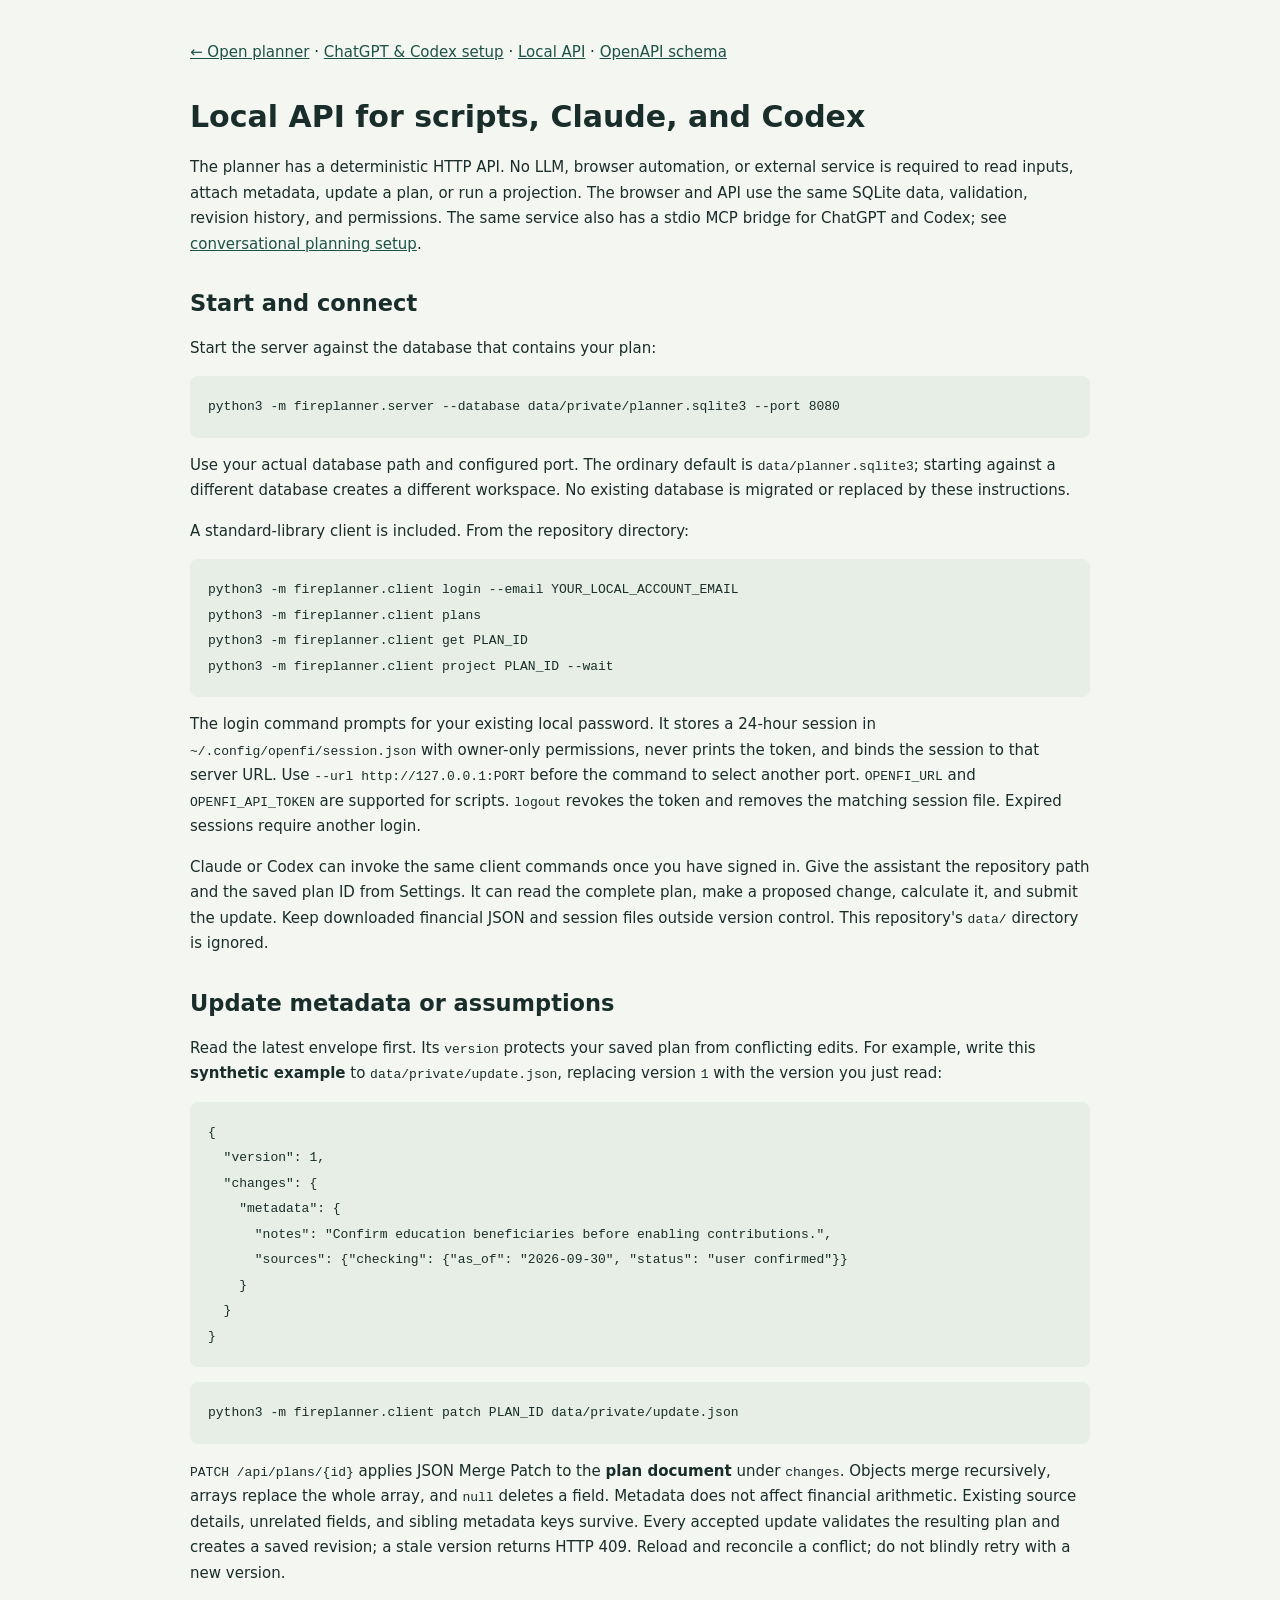
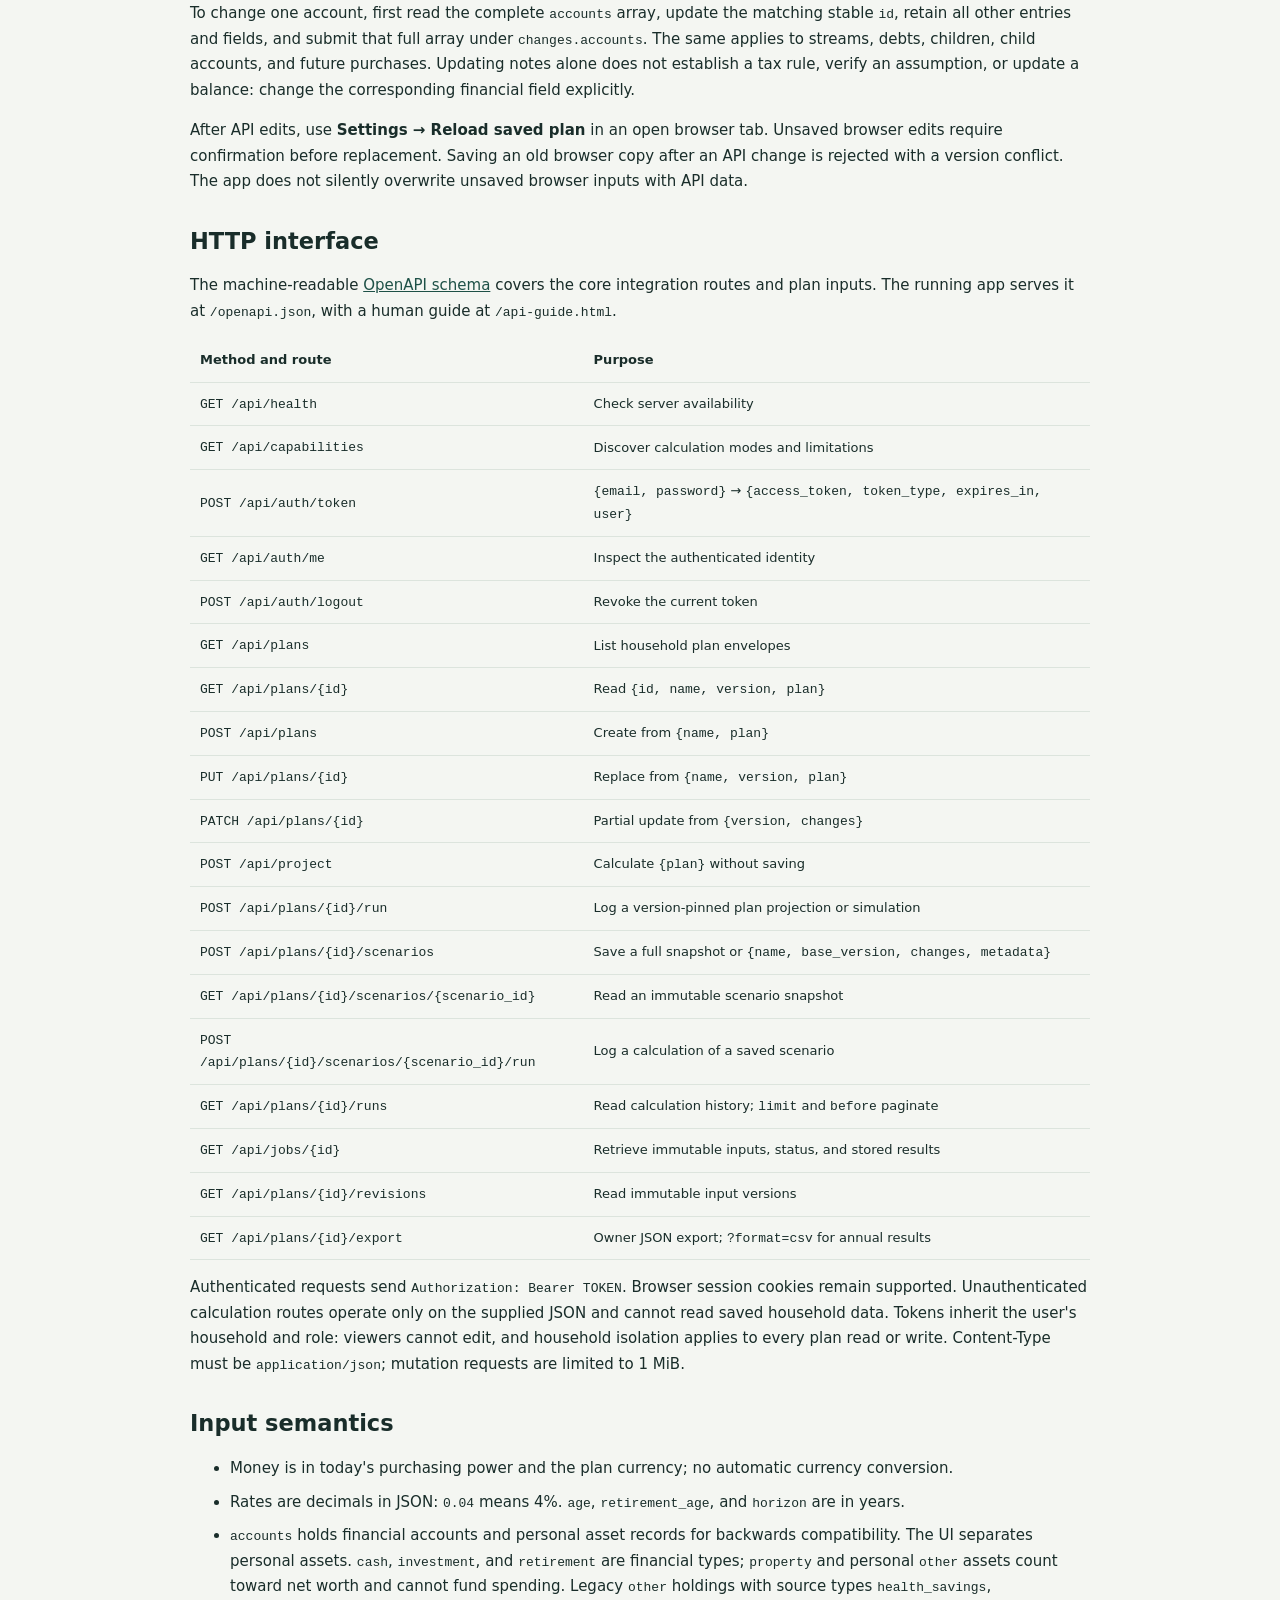
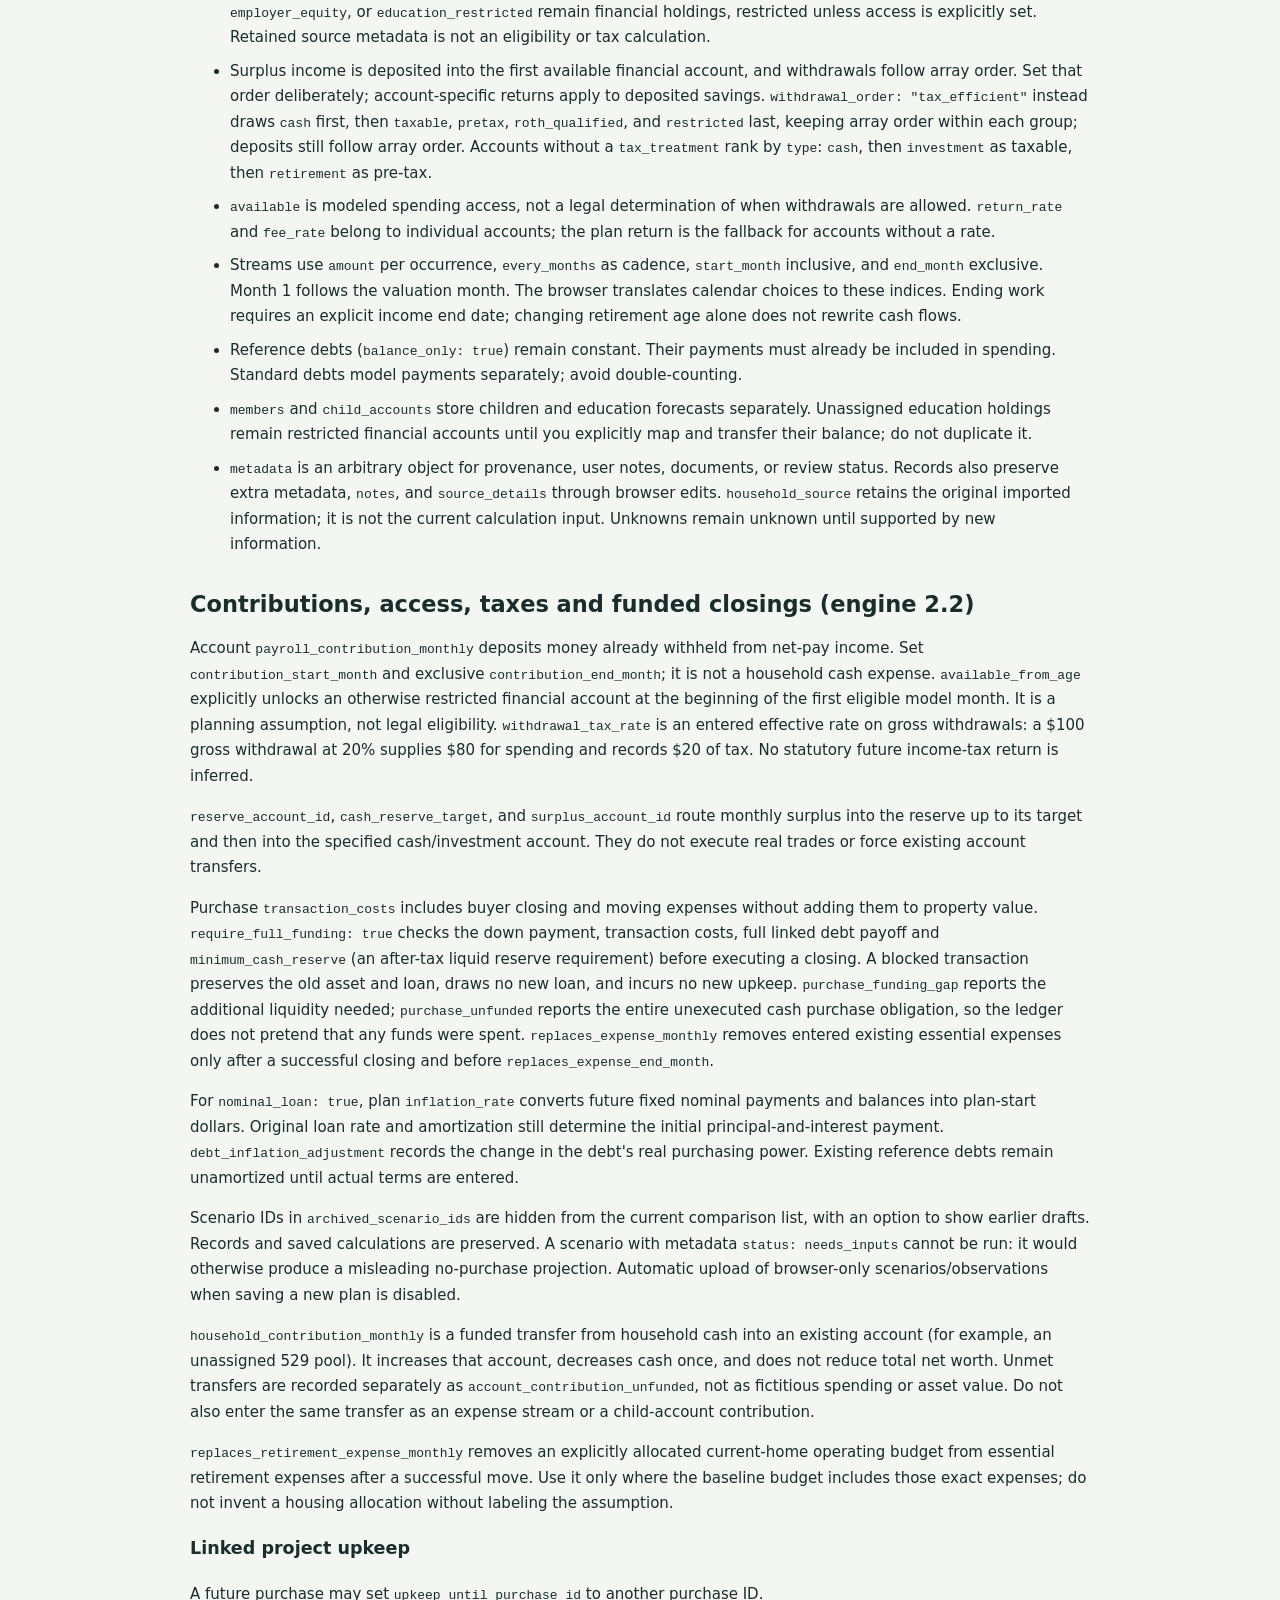
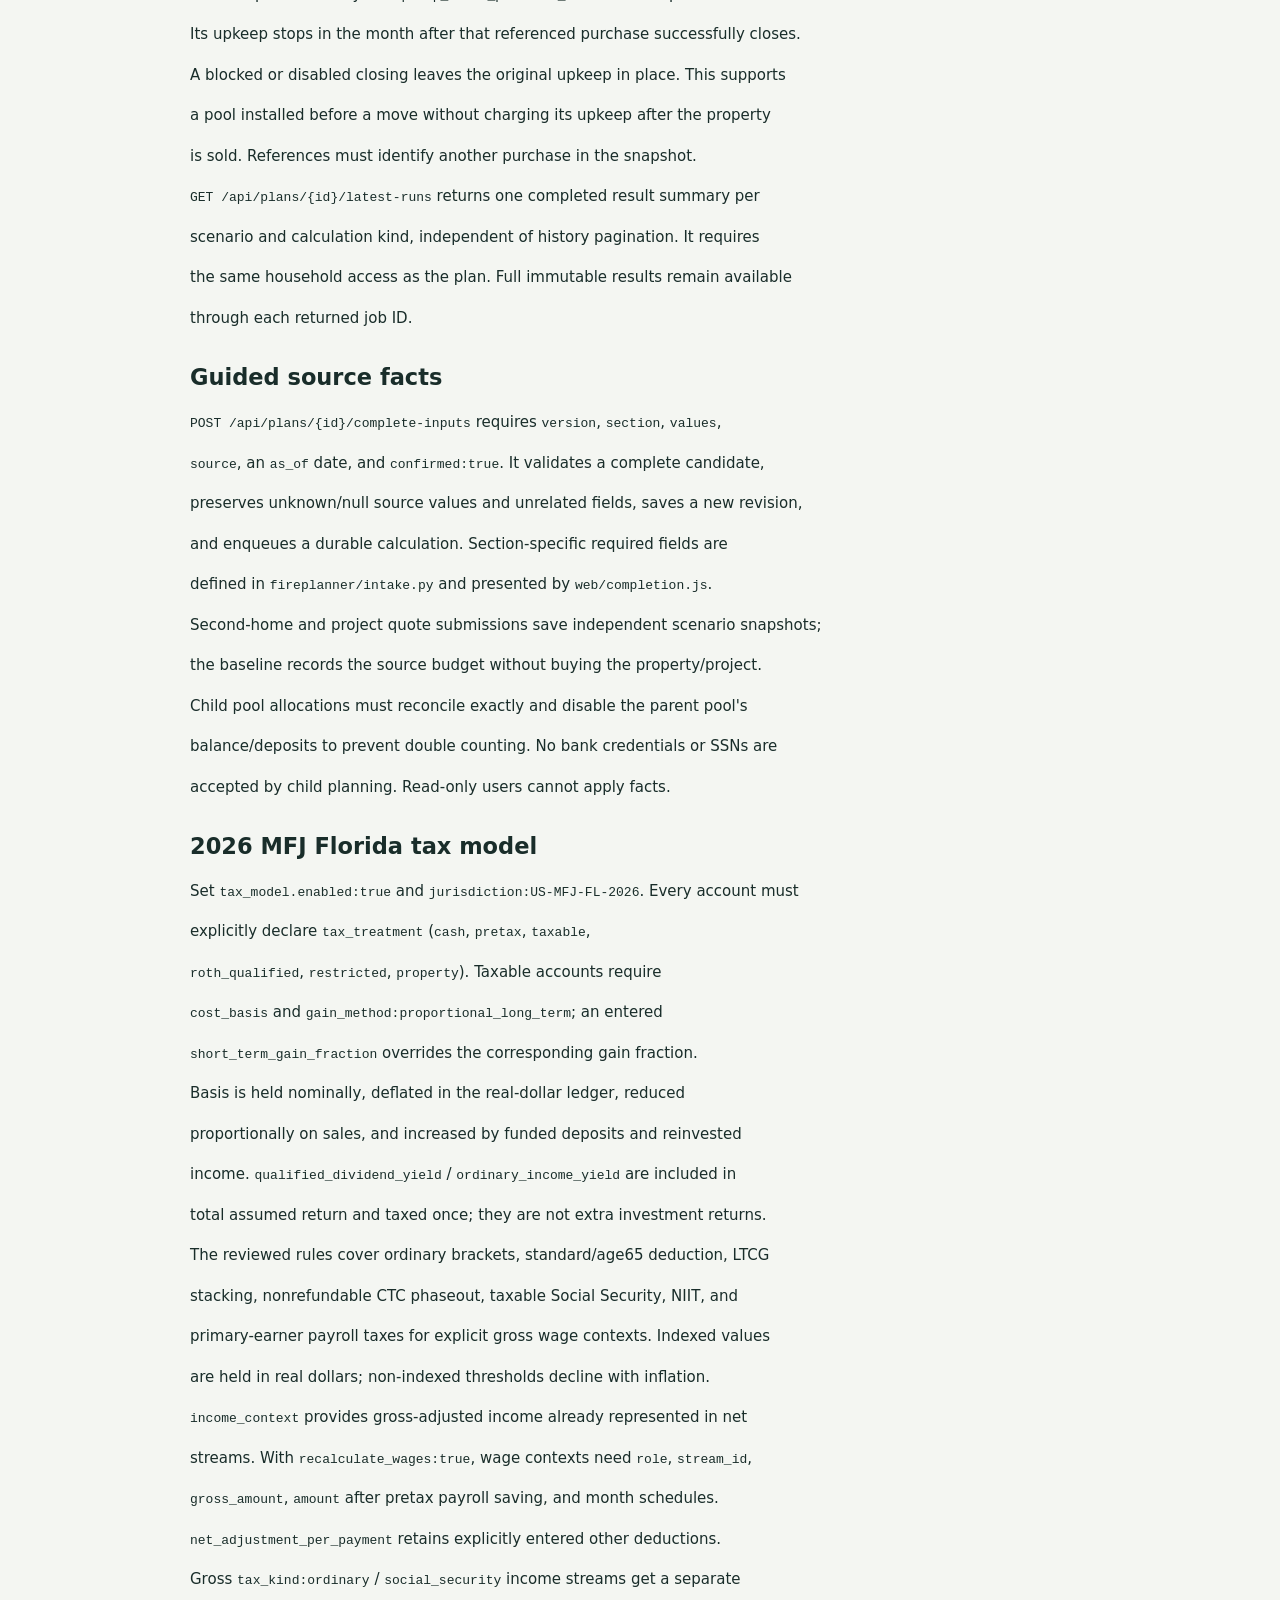
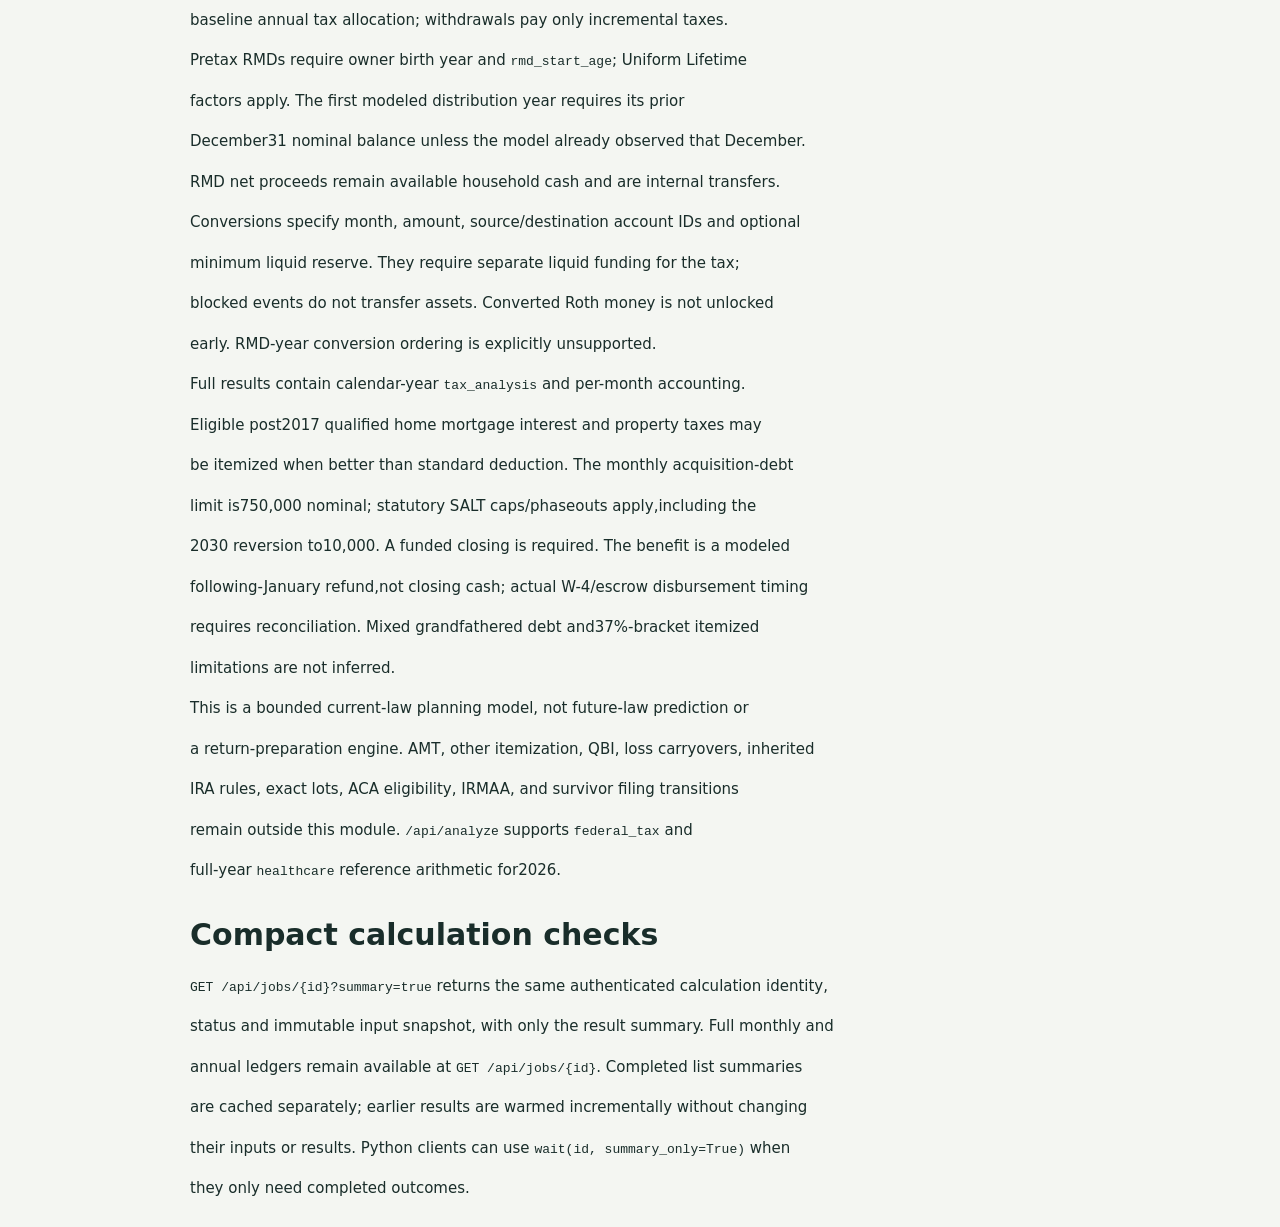
==== commit f7fab29a: "Merge pull request #8 from joekleinsorge/port/withdrawal-order Offer a tax-efficient withdrawal orde" ====
--- a/web/api-guide.html
+++ b/web/api-guide.html
@@ -9,4 +9,4 @@
       &quot;sources&quot;: {&quot;checking&quot;: {&quot;as_of&quot;: &quot;2026-09-30&quot;, &quot;status&quot;: &quot;user confirmed&quot;}}
     }
   }
-}</code></pre><pre><code>python3 -m fireplanner.client patch PLAN_ID data/private/update.json</code></pre><p><code>PATCH /api/plans/{id}</code> applies JSON Merge Patch to the <strong>plan document</strong> under <code>changes</code>. Objects merge recursively, arrays replace the whole array, and <code>null</code> deletes a field. Metadata does not affect financial arithmetic. Existing source details, unrelated fields, and sibling metadata keys survive. Every accepted update validates the resulting plan and creates a saved revision; a stale version returns HTTP 409. Reload and reconcile a conflict; do not blindly retry with a new version.</p><p>To change one account, first read the complete <code>accounts</code> array, update the matching stable <code>id</code>, retain all other entries and fields, and submit that full array under <code>changes.accounts</code>. The same applies to streams, debts, children, child accounts, and future purchases. Updating notes alone does not establish a tax rule, verify an assumption, or update a balance: change the corresponding financial field explicitly.</p><p>After API edits, use <strong>Settings → Reload saved plan</strong> in an open browser tab. Unsaved browser edits require confirmation before replacement. Saving an old browser copy after an API change is rejected with a version conflict. The app does not silently overwrite unsaved browser inputs with API data.</p><h2>HTTP interface</h2><p>The machine-readable <a href="/openapi.json">OpenAPI schema</a> covers the core integration routes and plan inputs. The running app serves it at <code>/openapi.json</code>, with a human guide at <code>/api-guide.html</code>.</p><div class="table-scroll"><table><tr><th>Method and route</th><th>Purpose</th></tr><tr><td><code>GET /api/health</code></td><td>Check server availability</td></tr><tr><td><code>GET /api/capabilities</code></td><td>Discover calculation modes and limitations</td></tr><tr><td><code>POST /api/auth/token</code></td><td><code>{email, password}</code> → <code>{access_token, token_type, expires_in, user}</code></td></tr><tr><td><code>GET /api/auth/me</code></td><td>Inspect the authenticated identity</td></tr><tr><td><code>POST /api/auth/logout</code></td><td>Revoke the current token</td></tr><tr><td><code>GET /api/plans</code></td><td>List household plan envelopes</td></tr><tr><td><code>GET /api/plans/{id}</code></td><td>Read <code>{id, name, version, plan}</code></td></tr><tr><td><code>POST /api/plans</code></td><td>Create from <code>{name, plan}</code></td></tr><tr><td><code>PUT /api/plans/{id}</code></td><td>Replace from <code>{name, version, plan}</code></td></tr><tr><td><code>PATCH /api/plans/{id}</code></td><td>Partial update from <code>{version, changes}</code></td></tr><tr><td><code>POST /api/project</code></td><td>Calculate <code>{plan}</code> without saving</td></tr><tr><td><code>POST /api/plans/{id}/run</code></td><td>Log a version-pinned plan projection or simulation</td></tr><tr><td><code>POST /api/plans/{id}/scenarios</code></td><td>Save a full snapshot or <code>{name, base_version, changes, metadata}</code></td></tr><tr><td><code>GET /api/plans/{id}/scenarios/{scenario_id}</code></td><td>Read an immutable scenario snapshot</td></tr><tr><td><code>POST /api/plans/{id}/scenarios/{scenario_id}/run</code></td><td>Log a calculation of a saved scenario</td></tr><tr><td><code>GET /api/plans/{id}/runs</code></td><td>Read calculation history; <code>limit</code> and <code>before</code> paginate</td></tr><tr><td><code>GET /api/jobs/{id}</code></td><td>Retrieve immutable inputs, status, and stored results</td></tr><tr><td><code>GET /api/plans/{id}/revisions</code></td><td>Read immutable input versions</td></tr><tr><td><code>GET /api/plans/{id}/export</code></td><td>Owner JSON export; <code>?format=csv</code> for annual results</td></tr></table></div><p>Authenticated requests send <code>Authorization: Bearer TOKEN</code>. Browser session cookies remain supported. Unauthenticated calculation routes operate only on the supplied JSON and cannot read saved household data. Tokens inherit the user&#x27;s household and role: viewers cannot edit, and household isolation applies to every plan read or write. Content-Type must be <code>application/json</code>; mutation requests are limited to 1 MiB.</p><h2>Input semantics</h2><ul><li>Money is in today&#x27;s purchasing power and the plan currency; no automatic currency conversion.</li><li>Rates are decimals in JSON: <code>0.04</code> means 4%. <code>age</code>, <code>retirement_age</code>, and <code>horizon</code> are in years.</li><li><code>accounts</code> holds financial accounts and personal asset records for backwards compatibility. The UI separates personal assets. <code>cash</code>, <code>investment</code>, and <code>retirement</code> are financial types; <code>property</code> and personal <code>other</code> assets count toward net worth and cannot fund spending. Legacy <code>other</code> holdings with source types <code>health_savings</code>, <code>employer_equity</code>, or <code>education_restricted</code> remain financial holdings, restricted unless access is explicitly set. Retained source metadata is not an eligibility or tax calculation.</li><li>Surplus income is deposited into the first available financial account, and withdrawals follow array order. Set that order deliberately; account-specific returns apply to deposited savings. <code>withdrawal_order: &quot;tax_efficient&quot;</code> instead draws <code>cash</code> first, then <code>taxable</code>, <code>pretax</code>, <code>roth_qualified</code>, and <code>restricted</code> last, keeping array order within each group; deposits still follow array order. Accounts without a <code>tax_treatment</code> rank by <code>type</code>: <code>cash</code>, then <code>investment</code> as taxable, then <code>retirement</code> as pre-tax.</li><li><code>spending_strategy: {&quot;kind&quot;: &quot;guardrails&quot;}</code> adjusts retirement discretionary spending: at each retirement anniversary the planned withdrawal rate (retirement-start essential plus scaled discretionary spending, less income, over available balances) is compared with the first anniversary&#x27;s rate. Above <code>1 + band</code> (default 0.2) discretionary spending is cut by <code>adjustment</code> (default 0.1); below <code>1 - band</code> it is raised by the same proportion, within <code>floor</code> (0.7) and <code>ceiling</code> (1.2). Essential spending is never scaled. Monthly and annual rows report <code>spending_factor</code>, the summary reports <code>lowest_spending_factor</code>, and simulations add a <code>spending_cuts</code> outcome.</li><li><code>social_security</code> rows apply SSA claiming-age rules to the monthly benefit at full retirement age from a statement (<code>pia_at_fra</code>, today&#x27;s dollars): full retirement age from the birth year (January 1 births use the prior year), early reduction of 5/9 of 1% for each of the first 36 months and 5/12 of 1% beyond, and delayed credits of 2/3 of 1% a month to 70. Give exactly one of <code>birth_date</code> (sets the start month exactly) or <code>birth_year</code> (taken as plan age at valuation). Each enabled row becomes level essential income from its start month, taxed as Social Security income when <code>tax_model.enabled</code>, and counts toward retirement income if paid at retirement start. Projections return the computed rows under <code>social_security</code>. Benefits are not estimated from earnings; the manual Social Security intake stays available for an already-adjusted gross amount.</li><li><code>partner: {&quot;name&quot;, &quot;age&quot;, &quot;life_expectancy&quot;}</code> adds a second person. Streams and <code>social_security</code> rows take <code>owner: &quot;self&quot; | &quot;partner&quot;</code> (default self); birth-year-only benefits are timed from their owner&#x27;s age. With a partner, <code>life_expectancy</code> (yours) and <code>partner.life_expectancy</code> are optional: at the first planned death that person&#x27;s owned income streams and benefit stop, household expenses continue at <code>survivor_spending</code> of plan (also in the FI target when the death precedes retirement), and the survivor keeps the larger benefit as a top-up to their own. While both are alive and have filed, each spouse can receive a spousal excess on the other&#x27;s record: half the other&#x27;s full benefit less their own, reduced 25/36 of 1% per month for the first 36 months before full retirement age and 5/12 of 1% beyond, with no delayed credits. The tax model still files jointly after a death.</li><li><code>available</code> is modeled spending access, not a legal determination of when withdrawals are allowed. <code>return_rate</code> and <code>fee_rate</code> belong to individual accounts; the plan return is the fallback for accounts without a rate.</li><li>Streams use <code>amount</code> per occurrence, <code>every_months</code> as cadence, <code>start_month</code> inclusive, and <code>end_month</code> exclusive. Month 1 follows the valuation month. The browser translates calendar choices to these indices. Ending work requires an explicit income end date; changing retirement age alone does not rewrite cash flows.</li><li>Reference debts (<code>balance_only: true</code>) remain constant. Their payments must already be included in spending. Standard debts model payments separately; avoid double-counting.</li><li><code>members</code> and <code>child_accounts</code> store children and education forecasts separately. Unassigned education holdings remain restricted financial accounts until you explicitly map and transfer their balance; do not duplicate it.</li><li><code>metadata</code> is an arbitrary object for provenance, user notes, documents, or review status. Records also preserve extra metadata, <code>notes</code>, and <code>source_details</code> through browser edits. <code>household_source</code> retains the original imported information; it is not the current calculation input. Unknowns remain unknown until supported by new information.</li></ul><h2>Contributions, access, taxes and funded closings (engine 2.2)</h2><p>Account <code>payroll_contribution_monthly</code> deposits money already withheld from net-pay income. Set <code>contribution_start_month</code> and exclusive <code>contribution_end_month</code>; it is not a household cash expense. <code>available_from_age</code> explicitly unlocks an otherwise restricted financial account at the beginning of the first eligible model month. It is a planning assumption, not legal eligibility. <code>withdrawal_tax_rate</code> is an entered effective rate on gross withdrawals: a $100 gross withdrawal at 20% supplies $80 for spending and records $20 of tax. No statutory future income-tax return is inferred.</p><p><code>reserve_account_id</code>, <code>cash_reserve_target</code>, and <code>surplus_account_id</code> route monthly surplus into the reserve up to its target and then into the specified cash/investment account. They do not execute real trades or force existing account transfers.</p><p>Purchase <code>transaction_costs</code> includes buyer closing and moving expenses without adding them to property value. <code>require_full_funding: true</code> checks the down payment, transaction costs, full linked debt payoff and <code>minimum_cash_reserve</code> (an after-tax liquid reserve requirement) before executing a closing. A blocked transaction preserves the old asset and loan, draws no new loan, and incurs no new upkeep. <code>purchase_funding_gap</code> reports the additional liquidity needed; <code>purchase_unfunded</code> reports the entire unexecuted cash purchase obligation, so the ledger does not pretend that any funds were spent. <code>replaces_expense_monthly</code> removes entered existing essential expenses only after a successful closing and before <code>replaces_expense_end_month</code>.</p><p>For <code>nominal_loan: true</code>, plan <code>inflation_rate</code> converts future fixed nominal payments and balances into plan-start dollars. Original loan rate and amortization still determine the initial principal-and-interest payment. <code>debt_inflation_adjustment</code> records the change in the debt&#x27;s real purchasing power. Existing reference debts remain unamortized until actual terms are entered.</p><p>Scenario IDs in <code>archived_scenario_ids</code> are hidden from the current comparison list, with an option to show earlier drafts. Records and saved calculations are preserved. A scenario with metadata <code>status: needs_inputs</code> cannot be run: it would otherwise produce a misleading no-purchase projection. Automatic upload of browser-only scenarios/observations when saving a new plan is disabled.</p><p><code>household_contribution_monthly</code> is a funded transfer from household cash into an existing account (for example, an unassigned 529 pool). It increases that account, decreases cash once, and does not reduce total net worth. Unmet transfers are recorded separately as <code>account_contribution_unfunded</code>, not as fictitious spending or asset value. Do not also enter the same transfer as an expense stream or a child-account contribution.</p><p><code>replaces_retirement_expense_monthly</code> removes an explicitly allocated current-home operating budget from essential retirement expenses after a successful move. Use it only where the baseline budget includes those exact expenses; do not invent a housing allocation without labeling the assumption.</p><h3>Linked project upkeep</h3><p>A future purchase may set <code>upkeep_until_purchase_id</code> to another purchase ID.</p><p>Its upkeep stops in the month after that referenced purchase successfully closes.</p><p>A blocked or disabled closing leaves the original upkeep in place. This supports</p><p>a pool installed before a move without charging its upkeep after the property</p><p>is sold. References must identify another purchase in the snapshot.</p><p><code>GET /api/plans/{id}/latest-runs</code> returns one completed result summary per</p><p>scenario and calculation kind, independent of history pagination. It requires</p><p>the same household access as the plan. Full immutable results remain available</p><p>through each returned job ID.</p><h2>Guided source facts</h2><p><code>POST /api/plans/{id}/complete-inputs</code> requires <code>version</code>, <code>section</code>, <code>values</code>,</p><p><code>source</code>, an <code>as_of</code> date, and <code>confirmed:true</code>. It validates a complete candidate,</p><p>preserves unknown/null source values and unrelated fields, saves a new revision,</p><p>and enqueues a durable calculation. Section-specific required fields are</p><p>defined in <code>fireplanner/intake.py</code> and presented by <code>web/completion.js</code>.</p><p>Second-home and project quote submissions save independent scenario snapshots;</p><p>the baseline records the source budget without buying the property/project.</p><p>Child pool allocations must reconcile exactly and disable the parent pool&#x27;s</p><p>balance/deposits to prevent double counting. No bank credentials or SSNs are</p><p>accepted by child planning. Read-only users cannot apply facts.</p><h2>2026 MFJ Florida tax model</h2><p>Set <code>tax_model.enabled:true</code> and <code>jurisdiction:US-MFJ-FL-2026</code>. Every account must</p><p>explicitly declare <code>tax_treatment</code> (<code>cash</code>, <code>pretax</code>, <code>taxable</code>,</p><p><code>roth_qualified</code>, <code>restricted</code>, <code>property</code>). Taxable accounts require</p><p><code>cost_basis</code> and <code>gain_method:proportional_long_term</code>; an entered</p><p><code>short_term_gain_fraction</code> overrides the corresponding gain fraction.</p><p>Basis is held nominally, deflated in the real-dollar ledger, reduced</p><p>proportionally on sales, and increased by funded deposits and reinvested</p><p>income. <code>qualified_dividend_yield</code> / <code>ordinary_income_yield</code> are included in</p><p>total assumed return and taxed once; they are not extra investment returns.</p><p>The reviewed rules cover ordinary brackets, standard/age65 deduction, LTCG</p><p>stacking, nonrefundable CTC phaseout, taxable Social Security, NIIT, and</p><p>primary-earner payroll taxes for explicit gross wage contexts. Indexed values</p><p>are held in real dollars; non-indexed thresholds decline with inflation.</p><p><code>income_context</code> provides gross-adjusted income already represented in net</p><p>streams. With <code>recalculate_wages:true</code>, wage contexts need <code>role</code>, <code>stream_id</code>,</p><p><code>gross_amount</code>, <code>amount</code> after pretax payroll saving, and month schedules.</p><p><code>net_adjustment_per_payment</code> retains explicitly entered other deductions.</p><p>Gross <code>tax_kind:ordinary</code> / <code>social_security</code> income streams get a separate</p><p>baseline annual tax allocation; withdrawals pay only incremental taxes.</p><p>Pretax RMDs require owner birth year and <code>rmd_start_age</code>; Uniform Lifetime</p><p>factors apply. The first modeled distribution year requires its prior</p><p>December31 nominal balance unless the model already observed that December.</p><p>RMD net proceeds remain available household cash and are internal transfers.</p><p>Conversions specify month, amount, source/destination account IDs and optional</p><p>minimum liquid reserve. They require separate liquid funding for the tax;</p><p>blocked events do not transfer assets. Converted Roth money is not unlocked</p><p>early. RMD-year conversion ordering is explicitly unsupported.</p><p><code>roth_conversion_fill</code> instead fills a bracket each December: give</p><p><code>source_account_id</code> (pretax), <code>target_account_id</code> (roth_qualified), <code>fill_to</code></p><p>(0.10, 0.12, 0.22, 0.24, 0.32 or 0.35), <code>start_age</code>/<code>end_age</code> (your age in the</p><p>calendar year, inclusive) and an optional <code>minimum_liquid_reserve</code>. Each</p><p>December converts the largest amount that keeps ordinary taxable income within</p><p>the top of that bracket after the year&#x27;s income and withdrawals so far (taxable</p><p>Social Security included). The tax is funded and blocked exactly like a</p><p>scheduled conversion; years when the source owes an RMD are skipped.</p><p>Full results contain calendar-year <code>tax_analysis</code> and per-month accounting.</p><p>Eligible post2017 qualified home mortgage interest and property taxes may</p><p>be itemized when better than standard deduction. The monthly acquisition-debt</p><p>limit is750,000 nominal; statutory SALT caps/phaseouts apply,including the</p><p>2030 reversion to10,000. A funded closing is required. The benefit is a modeled</p><p>following-January refund,not closing cash; actual W-4/escrow disbursement timing</p><p>requires reconciliation. Mixed grandfathered debt and37%-bracket itemized</p><p>limitations are not inferred.</p><p>This is a bounded current-law planning model, not future-law prediction or</p><p>a return-preparation engine. AMT, other itemization, QBI, loss carryovers, inherited</p><p>IRA rules, exact lots, ACA eligibility, IRMAA, and survivor filing transitions</p><p>remain outside this module. <code>/api/analyze</code> supports <code>federal_tax</code> and</p><p>full-year <code>healthcare</code> reference arithmetic for2026.</p><h1>Compact calculation checks</h1><p><code>GET /api/jobs/{id}?summary=true</code> returns the same authenticated calculation identity,</p><p>status and immutable input snapshot, with only the result summary. Full monthly and</p><p>annual ledgers remain available at <code>GET /api/jobs/{id}</code>. Completed list summaries</p><p>are cached separately; earlier results are warmed incrementally without changing</p><p>their inputs or results. Python clients can use <code>wait(id, summary_only=True)</code> when</p><p>they only need completed outcomes.</p></body></html>+}</code></pre><pre><code>python3 -m fireplanner.client patch PLAN_ID data/private/update.json</code></pre><p><code>PATCH /api/plans/{id}</code> applies JSON Merge Patch to the <strong>plan document</strong> under <code>changes</code>. Objects merge recursively, arrays replace the whole array, and <code>null</code> deletes a field. Metadata does not affect financial arithmetic. Existing source details, unrelated fields, and sibling metadata keys survive. Every accepted update validates the resulting plan and creates a saved revision; a stale version returns HTTP 409. Reload and reconcile a conflict; do not blindly retry with a new version.</p><p>To change one account, first read the complete <code>accounts</code> array, update the matching stable <code>id</code>, retain all other entries and fields, and submit that full array under <code>changes.accounts</code>. The same applies to streams, debts, children, child accounts, and future purchases. Updating notes alone does not establish a tax rule, verify an assumption, or update a balance: change the corresponding financial field explicitly.</p><p>After API edits, use <strong>Settings → Reload saved plan</strong> in an open browser tab. Unsaved browser edits require confirmation before replacement. Saving an old browser copy after an API change is rejected with a version conflict. The app does not silently overwrite unsaved browser inputs with API data.</p><h2>HTTP interface</h2><p>The machine-readable <a href="/openapi.json">OpenAPI schema</a> covers the core integration routes and plan inputs. The running app serves it at <code>/openapi.json</code>, with a human guide at <code>/api-guide.html</code>.</p><div class="table-scroll"><table><tr><th>Method and route</th><th>Purpose</th></tr><tr><td><code>GET /api/health</code></td><td>Check server availability</td></tr><tr><td><code>GET /api/capabilities</code></td><td>Discover calculation modes and limitations</td></tr><tr><td><code>POST /api/auth/token</code></td><td><code>{email, password}</code> → <code>{access_token, token_type, expires_in, user}</code></td></tr><tr><td><code>GET /api/auth/me</code></td><td>Inspect the authenticated identity</td></tr><tr><td><code>POST /api/auth/logout</code></td><td>Revoke the current token</td></tr><tr><td><code>GET /api/plans</code></td><td>List household plan envelopes</td></tr><tr><td><code>GET /api/plans/{id}</code></td><td>Read <code>{id, name, version, plan}</code></td></tr><tr><td><code>POST /api/plans</code></td><td>Create from <code>{name, plan}</code></td></tr><tr><td><code>PUT /api/plans/{id}</code></td><td>Replace from <code>{name, version, plan}</code></td></tr><tr><td><code>PATCH /api/plans/{id}</code></td><td>Partial update from <code>{version, changes}</code></td></tr><tr><td><code>POST /api/project</code></td><td>Calculate <code>{plan}</code> without saving</td></tr><tr><td><code>POST /api/plans/{id}/run</code></td><td>Log a version-pinned plan projection or simulation</td></tr><tr><td><code>POST /api/plans/{id}/scenarios</code></td><td>Save a full snapshot or <code>{name, base_version, changes, metadata}</code></td></tr><tr><td><code>GET /api/plans/{id}/scenarios/{scenario_id}</code></td><td>Read an immutable scenario snapshot</td></tr><tr><td><code>POST /api/plans/{id}/scenarios/{scenario_id}/run</code></td><td>Log a calculation of a saved scenario</td></tr><tr><td><code>GET /api/plans/{id}/runs</code></td><td>Read calculation history; <code>limit</code> and <code>before</code> paginate</td></tr><tr><td><code>GET /api/jobs/{id}</code></td><td>Retrieve immutable inputs, status, and stored results</td></tr><tr><td><code>GET /api/plans/{id}/revisions</code></td><td>Read immutable input versions</td></tr><tr><td><code>GET /api/plans/{id}/export</code></td><td>Owner JSON export; <code>?format=csv</code> for annual results</td></tr></table></div><p>Authenticated requests send <code>Authorization: Bearer TOKEN</code>. Browser session cookies remain supported. Unauthenticated calculation routes operate only on the supplied JSON and cannot read saved household data. Tokens inherit the user&#x27;s household and role: viewers cannot edit, and household isolation applies to every plan read or write. Content-Type must be <code>application/json</code>; mutation requests are limited to 1 MiB.</p><h2>Input semantics</h2><ul><li>Money is in today&#x27;s purchasing power and the plan currency; no automatic currency conversion.</li><li>Rates are decimals in JSON: <code>0.04</code> means 4%. <code>age</code>, <code>retirement_age</code>, and <code>horizon</code> are in years.</li><li><code>accounts</code> holds financial accounts and personal asset records for backwards compatibility. The UI separates personal assets. <code>cash</code>, <code>investment</code>, and <code>retirement</code> are financial types; <code>property</code> and personal <code>other</code> assets count toward net worth and cannot fund spending. Legacy <code>other</code> holdings with source types <code>health_savings</code>, <code>employer_equity</code>, or <code>education_restricted</code> remain financial holdings, restricted unless access is explicitly set. Retained source metadata is not an eligibility or tax calculation.</li><li>Surplus income is deposited into the first available financial account, and withdrawals follow array order. Set that order deliberately; account-specific returns apply to deposited savings. <code>withdrawal_order: &quot;tax_efficient&quot;</code> instead draws <code>cash</code> first, then <code>taxable</code>, <code>pretax</code>, <code>roth_qualified</code>, and <code>restricted</code> last, keeping array order within each group; deposits still follow array order. Accounts without a <code>tax_treatment</code> rank by <code>type</code>: <code>cash</code>, then <code>investment</code> as taxable, then <code>retirement</code> as pre-tax.</li><li><code>available</code> is modeled spending access, not a legal determination of when withdrawals are allowed. <code>return_rate</code> and <code>fee_rate</code> belong to individual accounts; the plan return is the fallback for accounts without a rate.</li><li>Streams use <code>amount</code> per occurrence, <code>every_months</code> as cadence, <code>start_month</code> inclusive, and <code>end_month</code> exclusive. Month 1 follows the valuation month. The browser translates calendar choices to these indices. Ending work requires an explicit income end date; changing retirement age alone does not rewrite cash flows.</li><li>Reference debts (<code>balance_only: true</code>) remain constant. Their payments must already be included in spending. Standard debts model payments separately; avoid double-counting.</li><li><code>members</code> and <code>child_accounts</code> store children and education forecasts separately. Unassigned education holdings remain restricted financial accounts until you explicitly map and transfer their balance; do not duplicate it.</li><li><code>metadata</code> is an arbitrary object for provenance, user notes, documents, or review status. Records also preserve extra metadata, <code>notes</code>, and <code>source_details</code> through browser edits. <code>household_source</code> retains the original imported information; it is not the current calculation input. Unknowns remain unknown until supported by new information.</li></ul><h2>Contributions, access, taxes and funded closings (engine 2.2)</h2><p>Account <code>payroll_contribution_monthly</code> deposits money already withheld from net-pay income. Set <code>contribution_start_month</code> and exclusive <code>contribution_end_month</code>; it is not a household cash expense. <code>available_from_age</code> explicitly unlocks an otherwise restricted financial account at the beginning of the first eligible model month. It is a planning assumption, not legal eligibility. <code>withdrawal_tax_rate</code> is an entered effective rate on gross withdrawals: a $100 gross withdrawal at 20% supplies $80 for spending and records $20 of tax. No statutory future income-tax return is inferred.</p><p><code>reserve_account_id</code>, <code>cash_reserve_target</code>, and <code>surplus_account_id</code> route monthly surplus into the reserve up to its target and then into the specified cash/investment account. They do not execute real trades or force existing account transfers.</p><p>Purchase <code>transaction_costs</code> includes buyer closing and moving expenses without adding them to property value. <code>require_full_funding: true</code> checks the down payment, transaction costs, full linked debt payoff and <code>minimum_cash_reserve</code> (an after-tax liquid reserve requirement) before executing a closing. A blocked transaction preserves the old asset and loan, draws no new loan, and incurs no new upkeep. <code>purchase_funding_gap</code> reports the additional liquidity needed; <code>purchase_unfunded</code> reports the entire unexecuted cash purchase obligation, so the ledger does not pretend that any funds were spent. <code>replaces_expense_monthly</code> removes entered existing essential expenses only after a successful closing and before <code>replaces_expense_end_month</code>.</p><p>For <code>nominal_loan: true</code>, plan <code>inflation_rate</code> converts future fixed nominal payments and balances into plan-start dollars. Original loan rate and amortization still determine the initial principal-and-interest payment. <code>debt_inflation_adjustment</code> records the change in the debt&#x27;s real purchasing power. Existing reference debts remain unamortized until actual terms are entered.</p><p>Scenario IDs in <code>archived_scenario_ids</code> are hidden from the current comparison list, with an option to show earlier drafts. Records and saved calculations are preserved. A scenario with metadata <code>status: needs_inputs</code> cannot be run: it would otherwise produce a misleading no-purchase projection. Automatic upload of browser-only scenarios/observations when saving a new plan is disabled.</p><p><code>household_contribution_monthly</code> is a funded transfer from household cash into an existing account (for example, an unassigned 529 pool). It increases that account, decreases cash once, and does not reduce total net worth. Unmet transfers are recorded separately as <code>account_contribution_unfunded</code>, not as fictitious spending or asset value. Do not also enter the same transfer as an expense stream or a child-account contribution.</p><p><code>replaces_retirement_expense_monthly</code> removes an explicitly allocated current-home operating budget from essential retirement expenses after a successful move. Use it only where the baseline budget includes those exact expenses; do not invent a housing allocation without labeling the assumption.</p><h3>Linked project upkeep</h3><p>A future purchase may set <code>upkeep_until_purchase_id</code> to another purchase ID.</p><p>Its upkeep stops in the month after that referenced purchase successfully closes.</p><p>A blocked or disabled closing leaves the original upkeep in place. This supports</p><p>a pool installed before a move without charging its upkeep after the property</p><p>is sold. References must identify another purchase in the snapshot.</p><p><code>GET /api/plans/{id}/latest-runs</code> returns one completed result summary per</p><p>scenario and calculation kind, independent of history pagination. It requires</p><p>the same household access as the plan. Full immutable results remain available</p><p>through each returned job ID.</p><h2>Guided source facts</h2><p><code>POST /api/plans/{id}/complete-inputs</code> requires <code>version</code>, <code>section</code>, <code>values</code>,</p><p><code>source</code>, an <code>as_of</code> date, and <code>confirmed:true</code>. It validates a complete candidate,</p><p>preserves unknown/null source values and unrelated fields, saves a new revision,</p><p>and enqueues a durable calculation. Section-specific required fields are</p><p>defined in <code>fireplanner/intake.py</code> and presented by <code>web/completion.js</code>.</p><p>Second-home and project quote submissions save independent scenario snapshots;</p><p>the baseline records the source budget without buying the property/project.</p><p>Child pool allocations must reconcile exactly and disable the parent pool&#x27;s</p><p>balance/deposits to prevent double counting. No bank credentials or SSNs are</p><p>accepted by child planning. Read-only users cannot apply facts.</p><h2>2026 MFJ Florida tax model</h2><p>Set <code>tax_model.enabled:true</code> and <code>jurisdiction:US-MFJ-FL-2026</code>. Every account must</p><p>explicitly declare <code>tax_treatment</code> (<code>cash</code>, <code>pretax</code>, <code>taxable</code>,</p><p><code>roth_qualified</code>, <code>restricted</code>, <code>property</code>). Taxable accounts require</p><p><code>cost_basis</code> and <code>gain_method:proportional_long_term</code>; an entered</p><p><code>short_term_gain_fraction</code> overrides the corresponding gain fraction.</p><p>Basis is held nominally, deflated in the real-dollar ledger, reduced</p><p>proportionally on sales, and increased by funded deposits and reinvested</p><p>income. <code>qualified_dividend_yield</code> / <code>ordinary_income_yield</code> are included in</p><p>total assumed return and taxed once; they are not extra investment returns.</p><p>The reviewed rules cover ordinary brackets, standard/age65 deduction, LTCG</p><p>stacking, nonrefundable CTC phaseout, taxable Social Security, NIIT, and</p><p>primary-earner payroll taxes for explicit gross wage contexts. Indexed values</p><p>are held in real dollars; non-indexed thresholds decline with inflation.</p><p><code>income_context</code> provides gross-adjusted income already represented in net</p><p>streams. With <code>recalculate_wages:true</code>, wage contexts need <code>role</code>, <code>stream_id</code>,</p><p><code>gross_amount</code>, <code>amount</code> after pretax payroll saving, and month schedules.</p><p><code>net_adjustment_per_payment</code> retains explicitly entered other deductions.</p><p>Gross <code>tax_kind:ordinary</code> / <code>social_security</code> income streams get a separate</p><p>baseline annual tax allocation; withdrawals pay only incremental taxes.</p><p>Pretax RMDs require owner birth year and <code>rmd_start_age</code>; Uniform Lifetime</p><p>factors apply. The first modeled distribution year requires its prior</p><p>December31 nominal balance unless the model already observed that December.</p><p>RMD net proceeds remain available household cash and are internal transfers.</p><p>Conversions specify month, amount, source/destination account IDs and optional</p><p>minimum liquid reserve. They require separate liquid funding for the tax;</p><p>blocked events do not transfer assets. Converted Roth money is not unlocked</p><p>early. RMD-year conversion ordering is explicitly unsupported.</p><p>Full results contain calendar-year <code>tax_analysis</code> and per-month accounting.</p><p>Eligible post2017 qualified home mortgage interest and property taxes may</p><p>be itemized when better than standard deduction. The monthly acquisition-debt</p><p>limit is750,000 nominal; statutory SALT caps/phaseouts apply,including the</p><p>2030 reversion to10,000. A funded closing is required. The benefit is a modeled</p><p>following-January refund,not closing cash; actual W-4/escrow disbursement timing</p><p>requires reconciliation. Mixed grandfathered debt and37%-bracket itemized</p><p>limitations are not inferred.</p><p>This is a bounded current-law planning model, not future-law prediction or</p><p>a return-preparation engine. AMT, other itemization, QBI, loss carryovers, inherited</p><p>IRA rules, exact lots, ACA eligibility, IRMAA, and survivor filing transitions</p><p>remain outside this module. <code>/api/analyze</code> supports <code>federal_tax</code> and</p><p>full-year <code>healthcare</code> reference arithmetic for2026.</p><h1>Compact calculation checks</h1><p><code>GET /api/jobs/{id}?summary=true</code> returns the same authenticated calculation identity,</p><p>status and immutable input snapshot, with only the result summary. Full monthly and</p><p>annual ledgers remain available at <code>GET /api/jobs/{id}</code>. Completed list summaries</p><p>are cached separately; earlier results are warmed incrementally without changing</p><p>their inputs or results. Python clients can use <code>wait(id, summary_only=True)</code> when</p><p>they only need completed outcomes.</p></body></html>
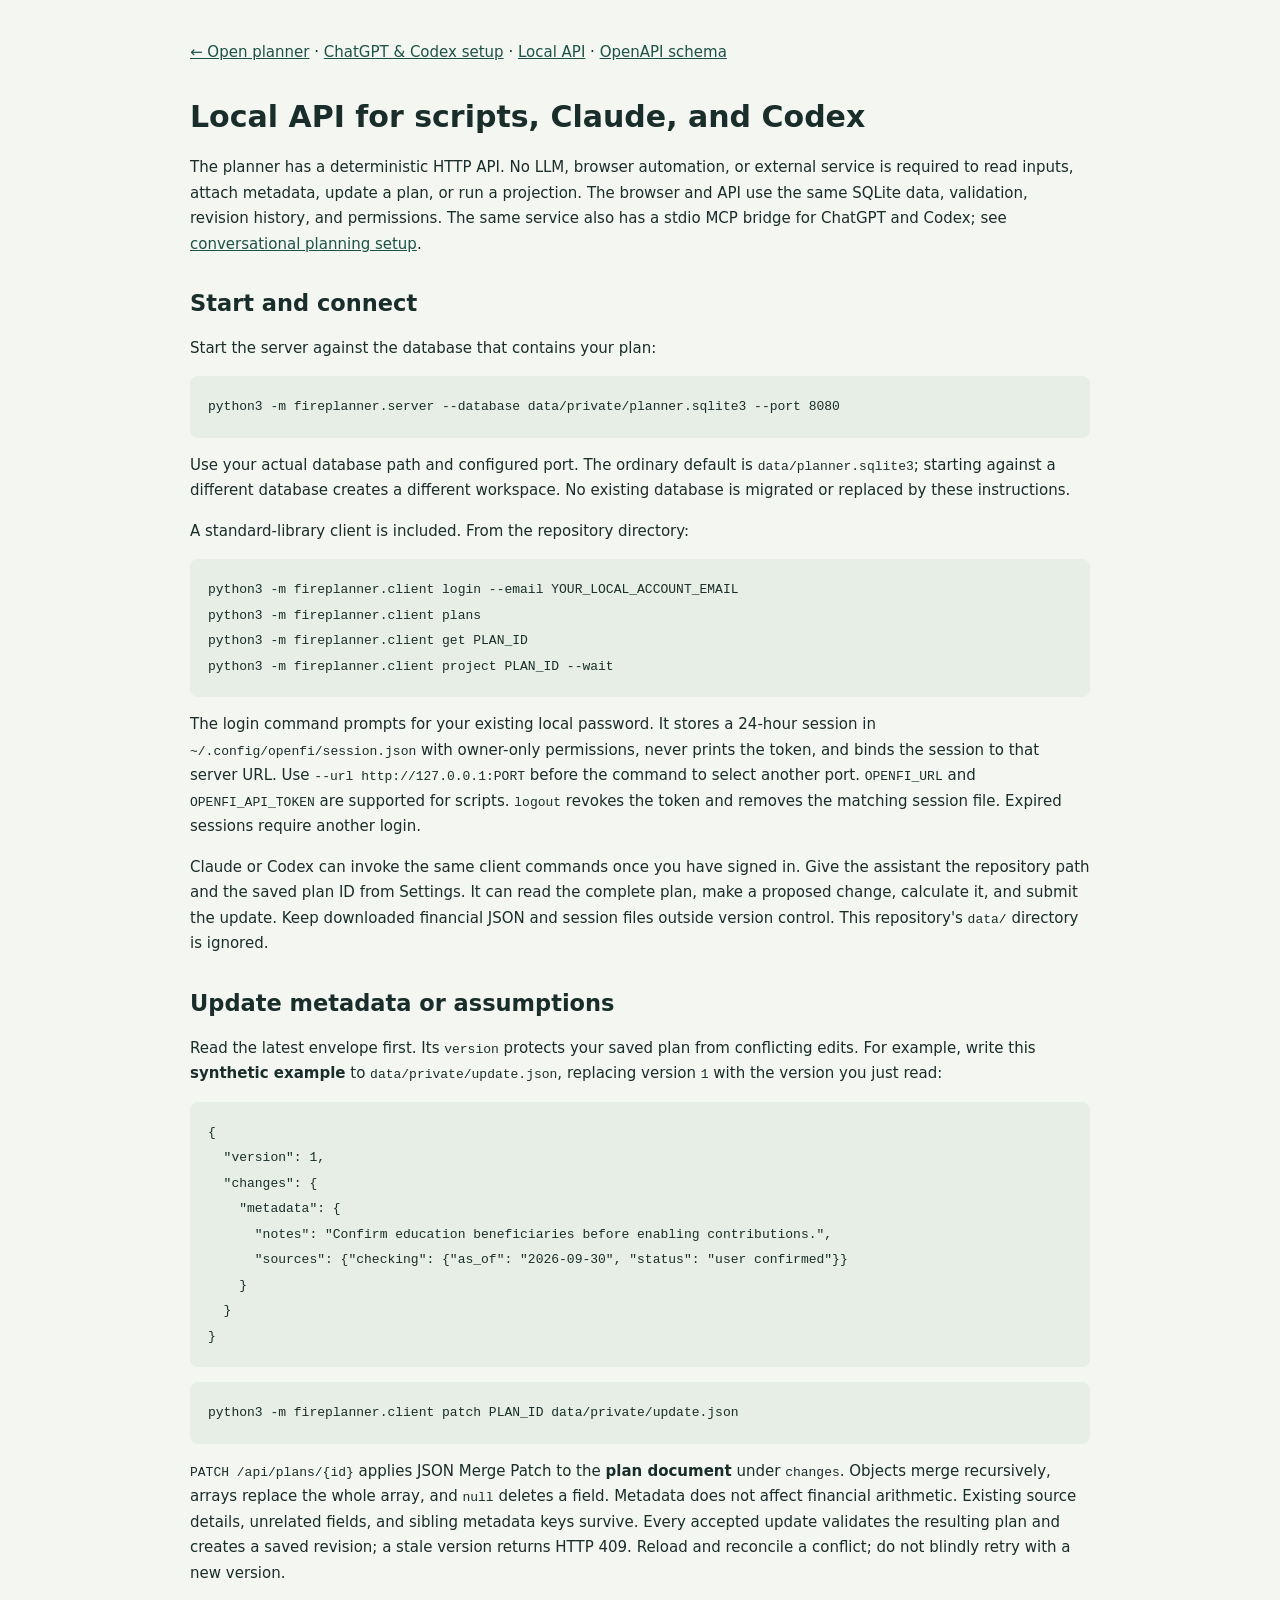
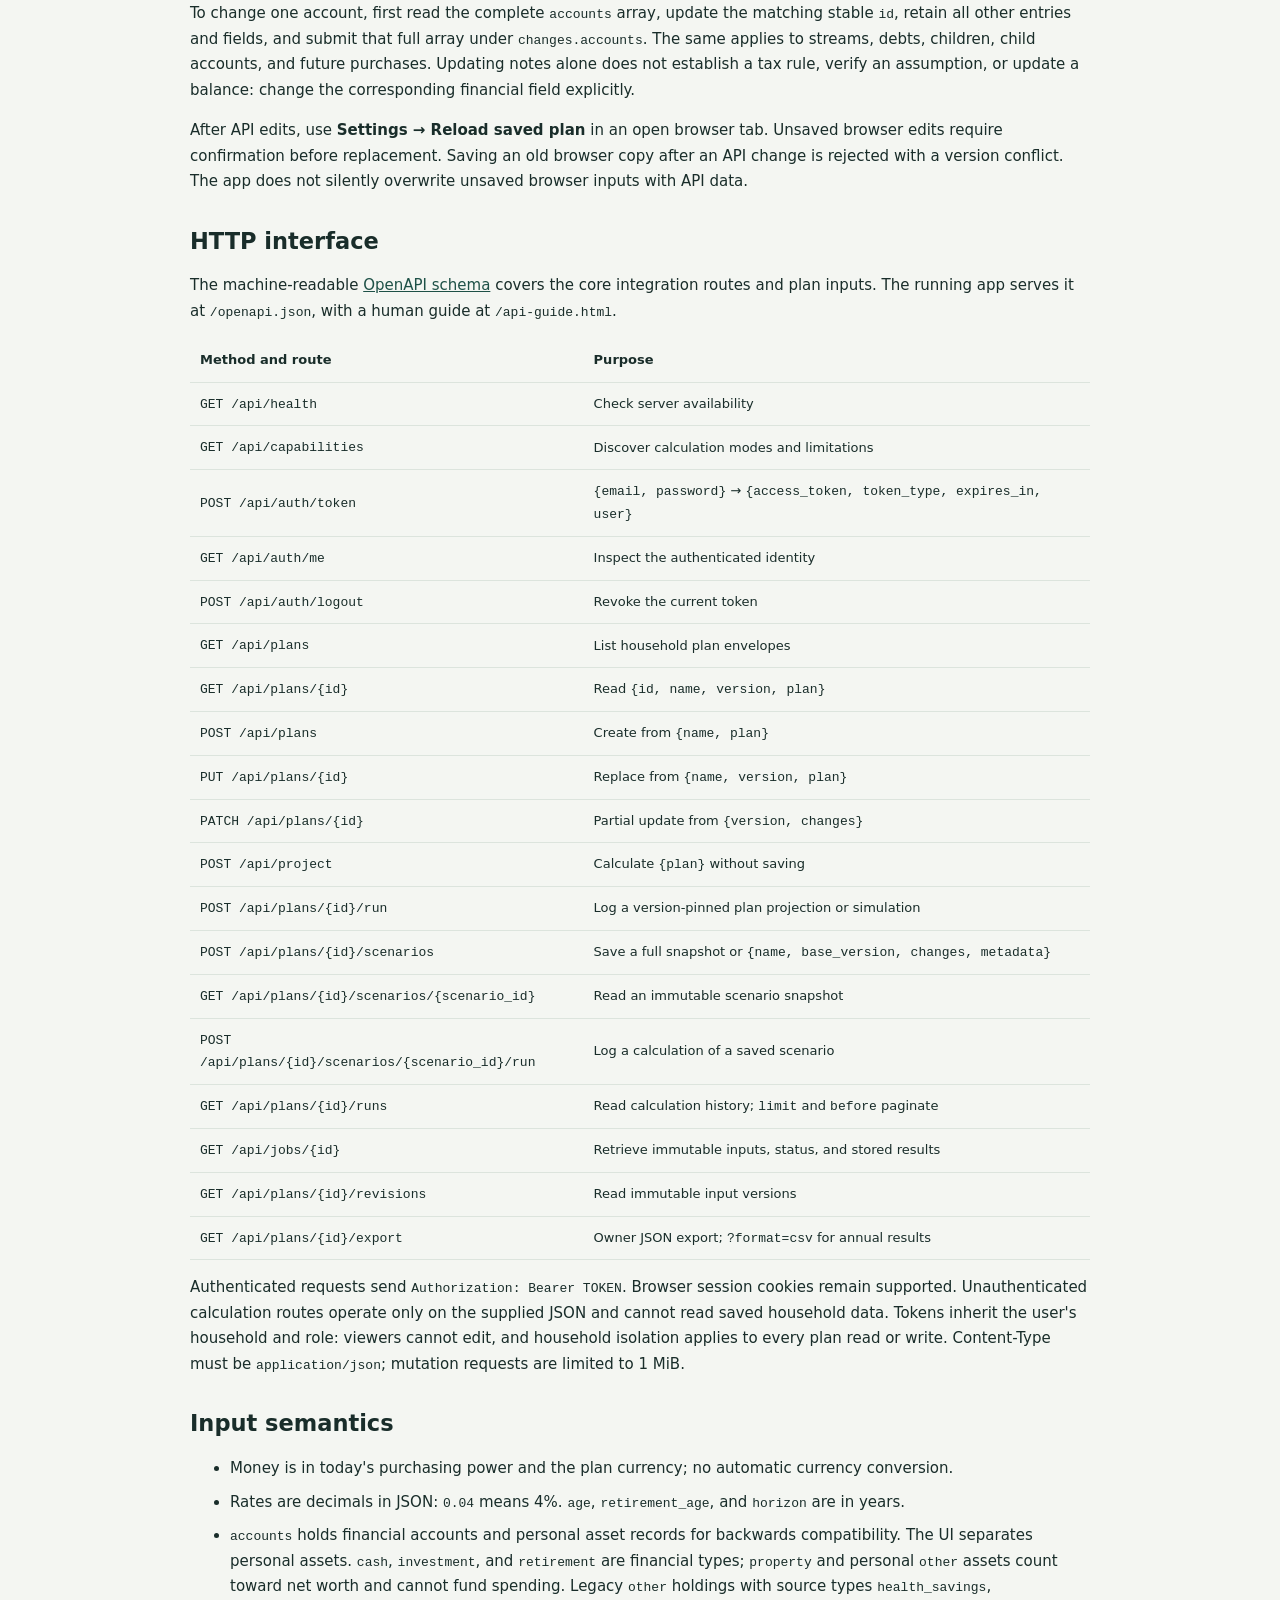
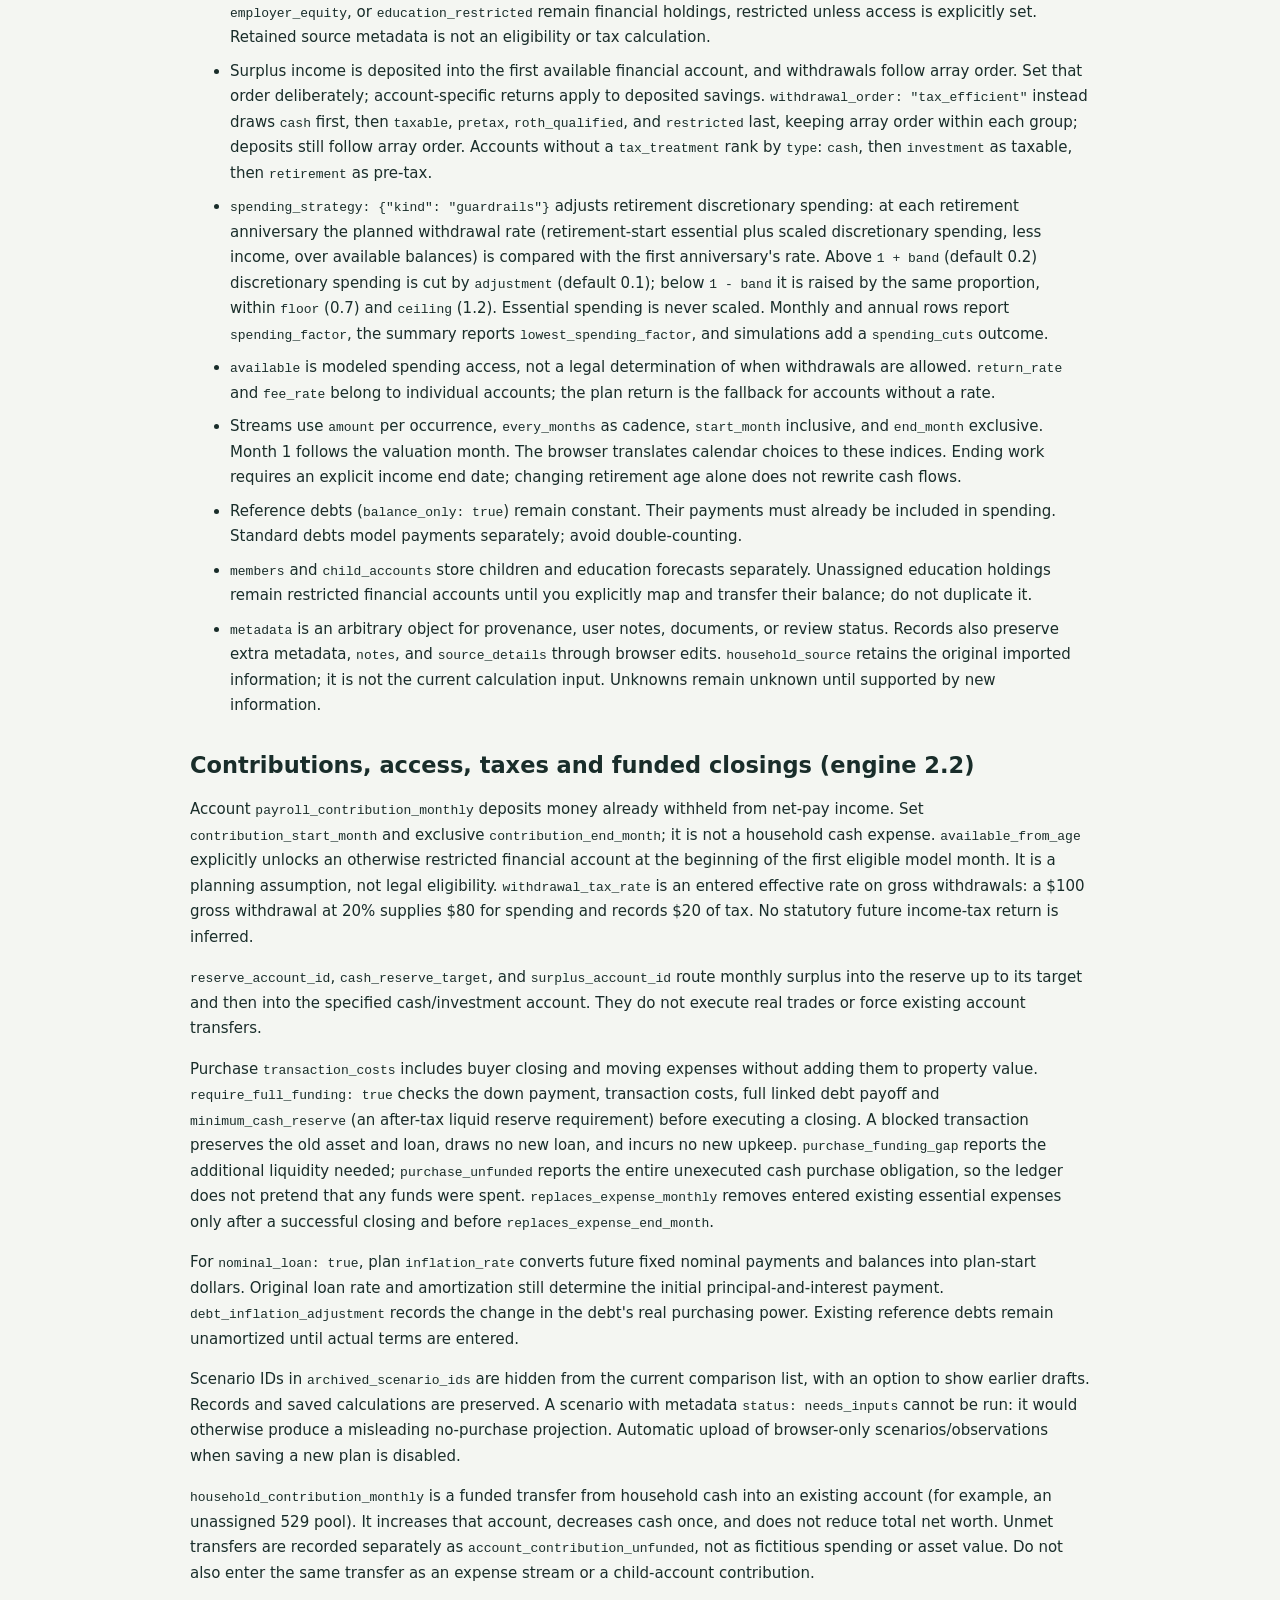
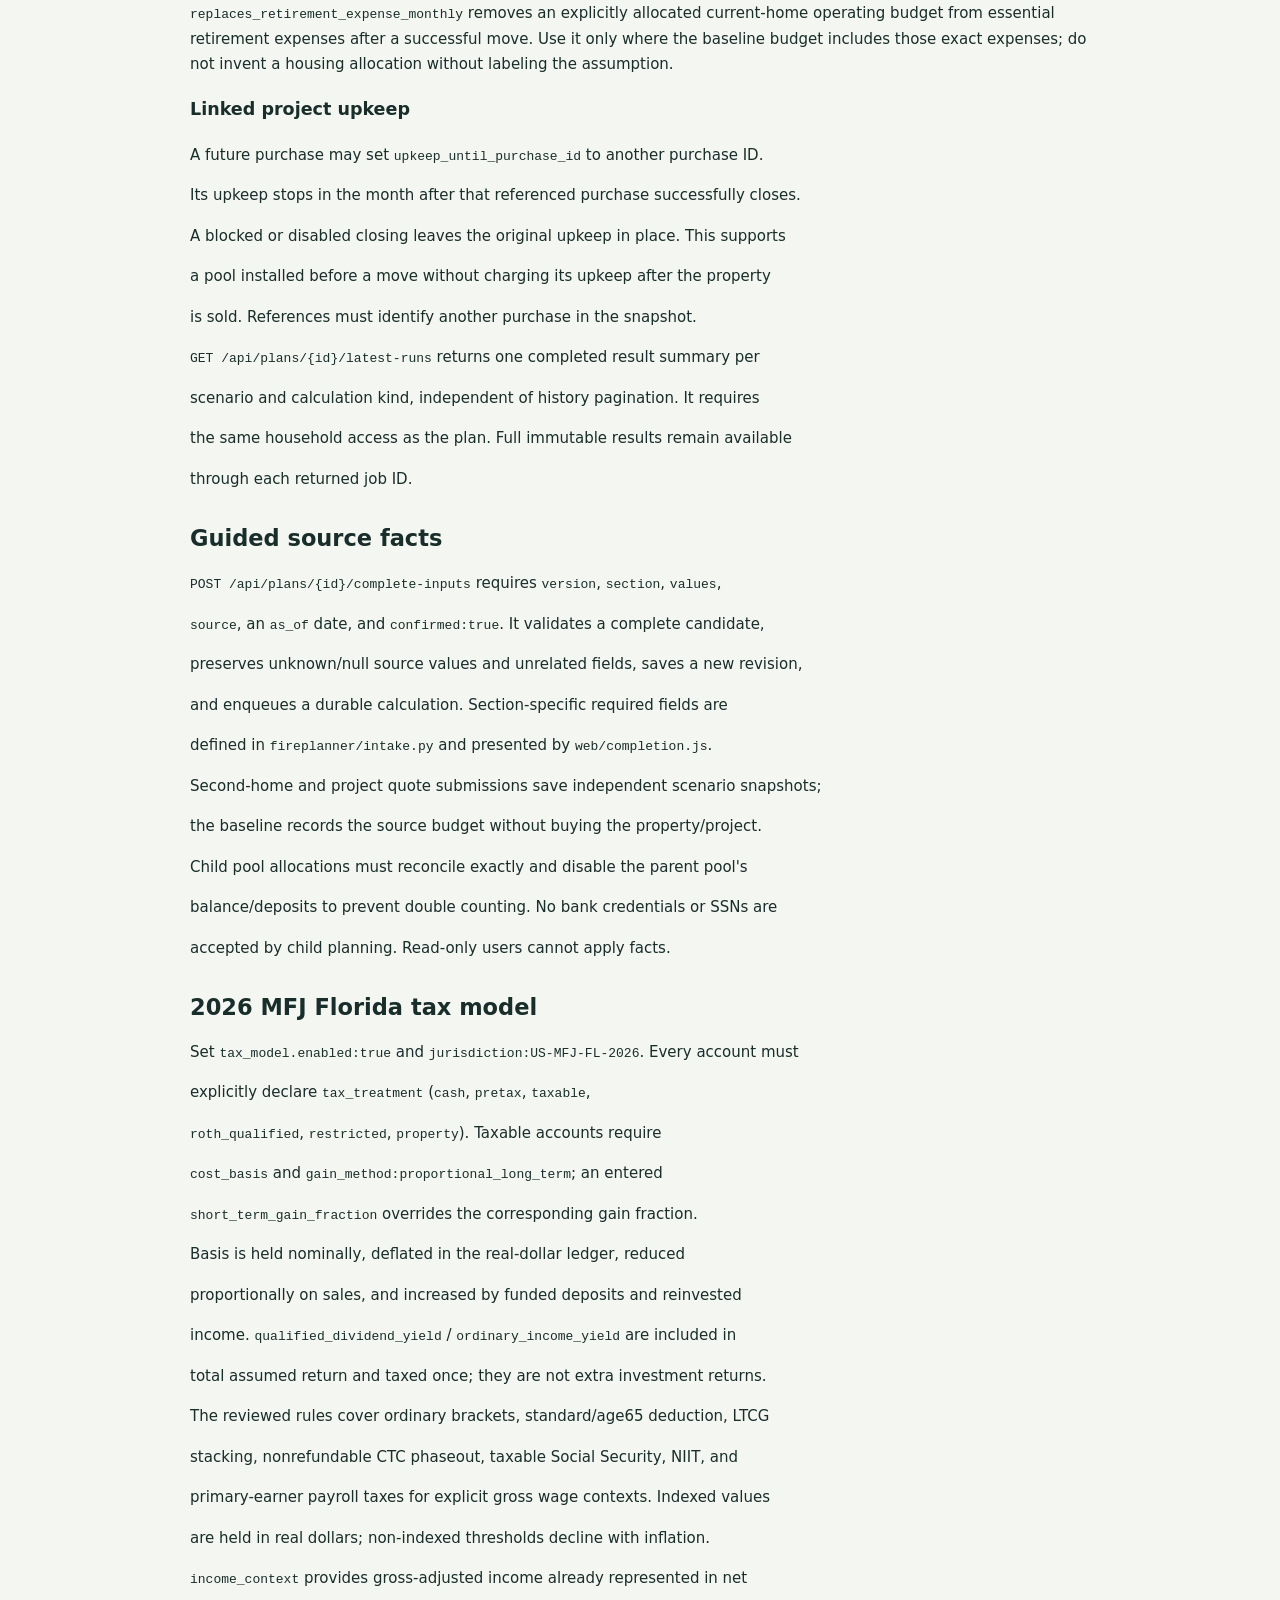
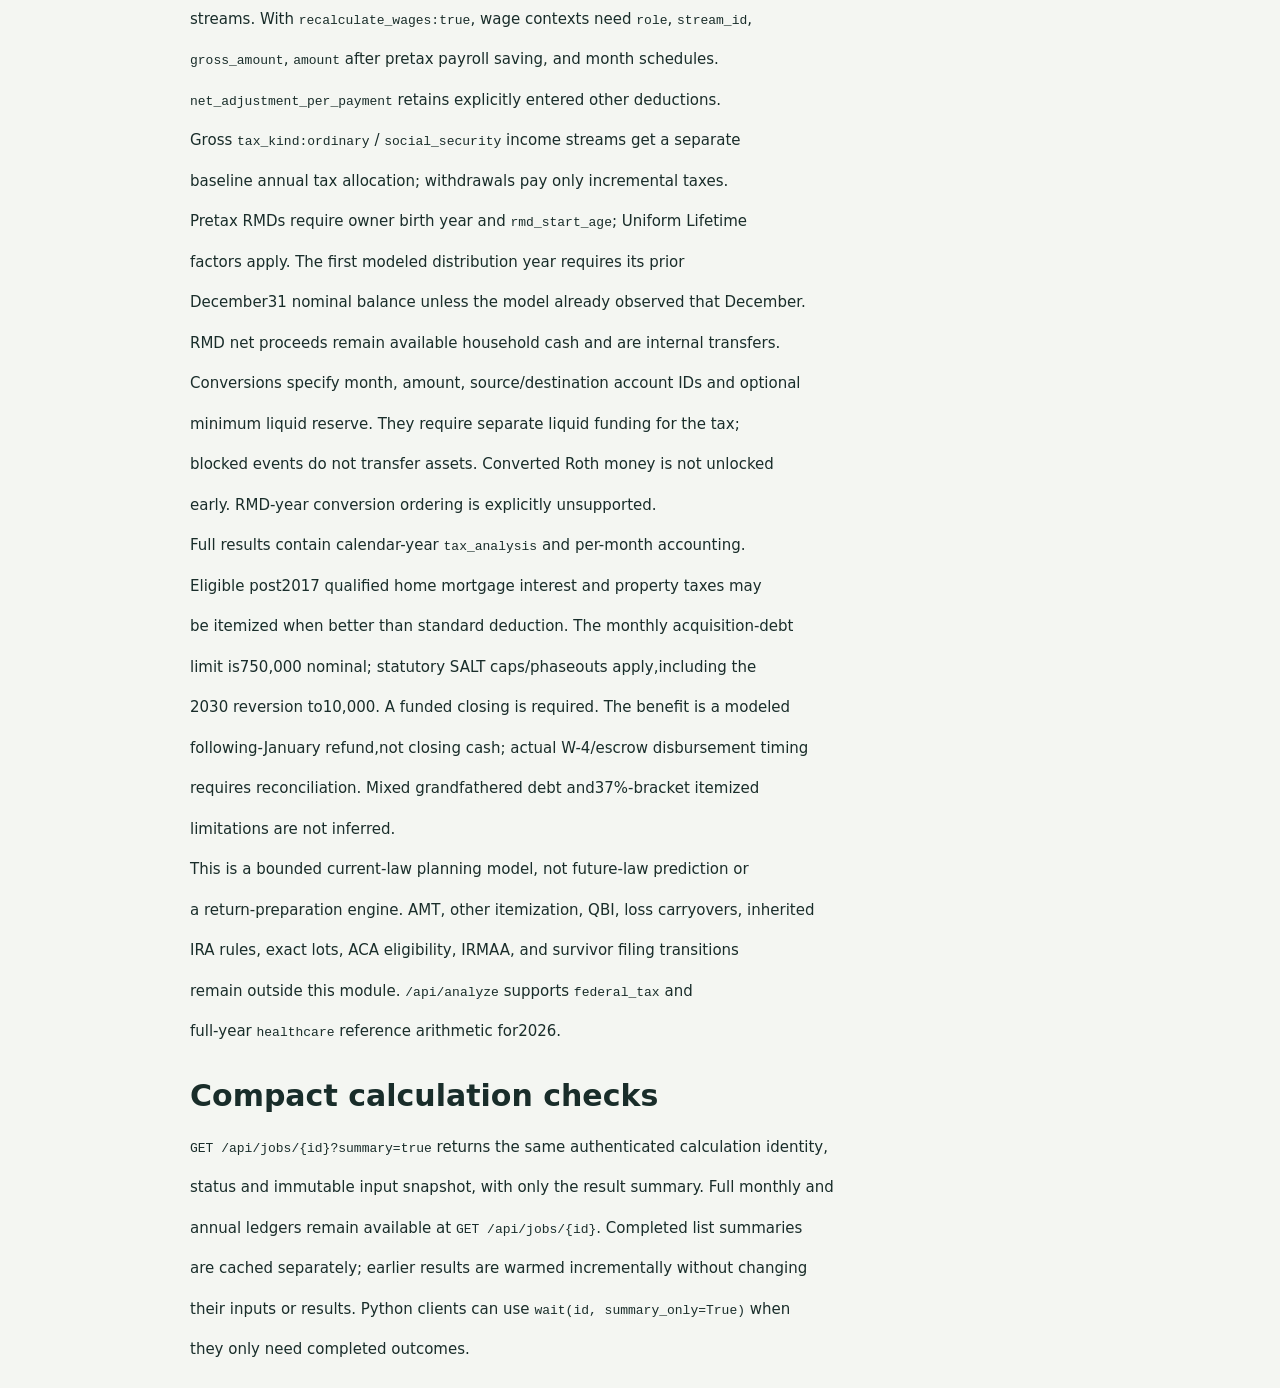
==== commit b4188c53: "Merge pull request #9 from joekleinsorge/port/guardrails Add a guardrails retirement spending rule" ====
--- a/web/api-guide.html
+++ b/web/api-guide.html
@@ -9,4 +9,4 @@
       &quot;sources&quot;: {&quot;checking&quot;: {&quot;as_of&quot;: &quot;2026-09-30&quot;, &quot;status&quot;: &quot;user confirmed&quot;}}
     }
   }
-}</code></pre><pre><code>python3 -m fireplanner.client patch PLAN_ID data/private/update.json</code></pre><p><code>PATCH /api/plans/{id}</code> applies JSON Merge Patch to the <strong>plan document</strong> under <code>changes</code>. Objects merge recursively, arrays replace the whole array, and <code>null</code> deletes a field. Metadata does not affect financial arithmetic. Existing source details, unrelated fields, and sibling metadata keys survive. Every accepted update validates the resulting plan and creates a saved revision; a stale version returns HTTP 409. Reload and reconcile a conflict; do not blindly retry with a new version.</p><p>To change one account, first read the complete <code>accounts</code> array, update the matching stable <code>id</code>, retain all other entries and fields, and submit that full array under <code>changes.accounts</code>. The same applies to streams, debts, children, child accounts, and future purchases. Updating notes alone does not establish a tax rule, verify an assumption, or update a balance: change the corresponding financial field explicitly.</p><p>After API edits, use <strong>Settings → Reload saved plan</strong> in an open browser tab. Unsaved browser edits require confirmation before replacement. Saving an old browser copy after an API change is rejected with a version conflict. The app does not silently overwrite unsaved browser inputs with API data.</p><h2>HTTP interface</h2><p>The machine-readable <a href="/openapi.json">OpenAPI schema</a> covers the core integration routes and plan inputs. The running app serves it at <code>/openapi.json</code>, with a human guide at <code>/api-guide.html</code>.</p><div class="table-scroll"><table><tr><th>Method and route</th><th>Purpose</th></tr><tr><td><code>GET /api/health</code></td><td>Check server availability</td></tr><tr><td><code>GET /api/capabilities</code></td><td>Discover calculation modes and limitations</td></tr><tr><td><code>POST /api/auth/token</code></td><td><code>{email, password}</code> → <code>{access_token, token_type, expires_in, user}</code></td></tr><tr><td><code>GET /api/auth/me</code></td><td>Inspect the authenticated identity</td></tr><tr><td><code>POST /api/auth/logout</code></td><td>Revoke the current token</td></tr><tr><td><code>GET /api/plans</code></td><td>List household plan envelopes</td></tr><tr><td><code>GET /api/plans/{id}</code></td><td>Read <code>{id, name, version, plan}</code></td></tr><tr><td><code>POST /api/plans</code></td><td>Create from <code>{name, plan}</code></td></tr><tr><td><code>PUT /api/plans/{id}</code></td><td>Replace from <code>{name, version, plan}</code></td></tr><tr><td><code>PATCH /api/plans/{id}</code></td><td>Partial update from <code>{version, changes}</code></td></tr><tr><td><code>POST /api/project</code></td><td>Calculate <code>{plan}</code> without saving</td></tr><tr><td><code>POST /api/plans/{id}/run</code></td><td>Log a version-pinned plan projection or simulation</td></tr><tr><td><code>POST /api/plans/{id}/scenarios</code></td><td>Save a full snapshot or <code>{name, base_version, changes, metadata}</code></td></tr><tr><td><code>GET /api/plans/{id}/scenarios/{scenario_id}</code></td><td>Read an immutable scenario snapshot</td></tr><tr><td><code>POST /api/plans/{id}/scenarios/{scenario_id}/run</code></td><td>Log a calculation of a saved scenario</td></tr><tr><td><code>GET /api/plans/{id}/runs</code></td><td>Read calculation history; <code>limit</code> and <code>before</code> paginate</td></tr><tr><td><code>GET /api/jobs/{id}</code></td><td>Retrieve immutable inputs, status, and stored results</td></tr><tr><td><code>GET /api/plans/{id}/revisions</code></td><td>Read immutable input versions</td></tr><tr><td><code>GET /api/plans/{id}/export</code></td><td>Owner JSON export; <code>?format=csv</code> for annual results</td></tr></table></div><p>Authenticated requests send <code>Authorization: Bearer TOKEN</code>. Browser session cookies remain supported. Unauthenticated calculation routes operate only on the supplied JSON and cannot read saved household data. Tokens inherit the user&#x27;s household and role: viewers cannot edit, and household isolation applies to every plan read or write. Content-Type must be <code>application/json</code>; mutation requests are limited to 1 MiB.</p><h2>Input semantics</h2><ul><li>Money is in today&#x27;s purchasing power and the plan currency; no automatic currency conversion.</li><li>Rates are decimals in JSON: <code>0.04</code> means 4%. <code>age</code>, <code>retirement_age</code>, and <code>horizon</code> are in years.</li><li><code>accounts</code> holds financial accounts and personal asset records for backwards compatibility. The UI separates personal assets. <code>cash</code>, <code>investment</code>, and <code>retirement</code> are financial types; <code>property</code> and personal <code>other</code> assets count toward net worth and cannot fund spending. Legacy <code>other</code> holdings with source types <code>health_savings</code>, <code>employer_equity</code>, or <code>education_restricted</code> remain financial holdings, restricted unless access is explicitly set. Retained source metadata is not an eligibility or tax calculation.</li><li>Surplus income is deposited into the first available financial account, and withdrawals follow array order. Set that order deliberately; account-specific returns apply to deposited savings. <code>withdrawal_order: &quot;tax_efficient&quot;</code> instead draws <code>cash</code> first, then <code>taxable</code>, <code>pretax</code>, <code>roth_qualified</code>, and <code>restricted</code> last, keeping array order within each group; deposits still follow array order. Accounts without a <code>tax_treatment</code> rank by <code>type</code>: <code>cash</code>, then <code>investment</code> as taxable, then <code>retirement</code> as pre-tax.</li><li><code>available</code> is modeled spending access, not a legal determination of when withdrawals are allowed. <code>return_rate</code> and <code>fee_rate</code> belong to individual accounts; the plan return is the fallback for accounts without a rate.</li><li>Streams use <code>amount</code> per occurrence, <code>every_months</code> as cadence, <code>start_month</code> inclusive, and <code>end_month</code> exclusive. Month 1 follows the valuation month. The browser translates calendar choices to these indices. Ending work requires an explicit income end date; changing retirement age alone does not rewrite cash flows.</li><li>Reference debts (<code>balance_only: true</code>) remain constant. Their payments must already be included in spending. Standard debts model payments separately; avoid double-counting.</li><li><code>members</code> and <code>child_accounts</code> store children and education forecasts separately. Unassigned education holdings remain restricted financial accounts until you explicitly map and transfer their balance; do not duplicate it.</li><li><code>metadata</code> is an arbitrary object for provenance, user notes, documents, or review status. Records also preserve extra metadata, <code>notes</code>, and <code>source_details</code> through browser edits. <code>household_source</code> retains the original imported information; it is not the current calculation input. Unknowns remain unknown until supported by new information.</li></ul><h2>Contributions, access, taxes and funded closings (engine 2.2)</h2><p>Account <code>payroll_contribution_monthly</code> deposits money already withheld from net-pay income. Set <code>contribution_start_month</code> and exclusive <code>contribution_end_month</code>; it is not a household cash expense. <code>available_from_age</code> explicitly unlocks an otherwise restricted financial account at the beginning of the first eligible model month. It is a planning assumption, not legal eligibility. <code>withdrawal_tax_rate</code> is an entered effective rate on gross withdrawals: a $100 gross withdrawal at 20% supplies $80 for spending and records $20 of tax. No statutory future income-tax return is inferred.</p><p><code>reserve_account_id</code>, <code>cash_reserve_target</code>, and <code>surplus_account_id</code> route monthly surplus into the reserve up to its target and then into the specified cash/investment account. They do not execute real trades or force existing account transfers.</p><p>Purchase <code>transaction_costs</code> includes buyer closing and moving expenses without adding them to property value. <code>require_full_funding: true</code> checks the down payment, transaction costs, full linked debt payoff and <code>minimum_cash_reserve</code> (an after-tax liquid reserve requirement) before executing a closing. A blocked transaction preserves the old asset and loan, draws no new loan, and incurs no new upkeep. <code>purchase_funding_gap</code> reports the additional liquidity needed; <code>purchase_unfunded</code> reports the entire unexecuted cash purchase obligation, so the ledger does not pretend that any funds were spent. <code>replaces_expense_monthly</code> removes entered existing essential expenses only after a successful closing and before <code>replaces_expense_end_month</code>.</p><p>For <code>nominal_loan: true</code>, plan <code>inflation_rate</code> converts future fixed nominal payments and balances into plan-start dollars. Original loan rate and amortization still determine the initial principal-and-interest payment. <code>debt_inflation_adjustment</code> records the change in the debt&#x27;s real purchasing power. Existing reference debts remain unamortized until actual terms are entered.</p><p>Scenario IDs in <code>archived_scenario_ids</code> are hidden from the current comparison list, with an option to show earlier drafts. Records and saved calculations are preserved. A scenario with metadata <code>status: needs_inputs</code> cannot be run: it would otherwise produce a misleading no-purchase projection. Automatic upload of browser-only scenarios/observations when saving a new plan is disabled.</p><p><code>household_contribution_monthly</code> is a funded transfer from household cash into an existing account (for example, an unassigned 529 pool). It increases that account, decreases cash once, and does not reduce total net worth. Unmet transfers are recorded separately as <code>account_contribution_unfunded</code>, not as fictitious spending or asset value. Do not also enter the same transfer as an expense stream or a child-account contribution.</p><p><code>replaces_retirement_expense_monthly</code> removes an explicitly allocated current-home operating budget from essential retirement expenses after a successful move. Use it only where the baseline budget includes those exact expenses; do not invent a housing allocation without labeling the assumption.</p><h3>Linked project upkeep</h3><p>A future purchase may set <code>upkeep_until_purchase_id</code> to another purchase ID.</p><p>Its upkeep stops in the month after that referenced purchase successfully closes.</p><p>A blocked or disabled closing leaves the original upkeep in place. This supports</p><p>a pool installed before a move without charging its upkeep after the property</p><p>is sold. References must identify another purchase in the snapshot.</p><p><code>GET /api/plans/{id}/latest-runs</code> returns one completed result summary per</p><p>scenario and calculation kind, independent of history pagination. It requires</p><p>the same household access as the plan. Full immutable results remain available</p><p>through each returned job ID.</p><h2>Guided source facts</h2><p><code>POST /api/plans/{id}/complete-inputs</code> requires <code>version</code>, <code>section</code>, <code>values</code>,</p><p><code>source</code>, an <code>as_of</code> date, and <code>confirmed:true</code>. It validates a complete candidate,</p><p>preserves unknown/null source values and unrelated fields, saves a new revision,</p><p>and enqueues a durable calculation. Section-specific required fields are</p><p>defined in <code>fireplanner/intake.py</code> and presented by <code>web/completion.js</code>.</p><p>Second-home and project quote submissions save independent scenario snapshots;</p><p>the baseline records the source budget without buying the property/project.</p><p>Child pool allocations must reconcile exactly and disable the parent pool&#x27;s</p><p>balance/deposits to prevent double counting. No bank credentials or SSNs are</p><p>accepted by child planning. Read-only users cannot apply facts.</p><h2>2026 MFJ Florida tax model</h2><p>Set <code>tax_model.enabled:true</code> and <code>jurisdiction:US-MFJ-FL-2026</code>. Every account must</p><p>explicitly declare <code>tax_treatment</code> (<code>cash</code>, <code>pretax</code>, <code>taxable</code>,</p><p><code>roth_qualified</code>, <code>restricted</code>, <code>property</code>). Taxable accounts require</p><p><code>cost_basis</code> and <code>gain_method:proportional_long_term</code>; an entered</p><p><code>short_term_gain_fraction</code> overrides the corresponding gain fraction.</p><p>Basis is held nominally, deflated in the real-dollar ledger, reduced</p><p>proportionally on sales, and increased by funded deposits and reinvested</p><p>income. <code>qualified_dividend_yield</code> / <code>ordinary_income_yield</code> are included in</p><p>total assumed return and taxed once; they are not extra investment returns.</p><p>The reviewed rules cover ordinary brackets, standard/age65 deduction, LTCG</p><p>stacking, nonrefundable CTC phaseout, taxable Social Security, NIIT, and</p><p>primary-earner payroll taxes for explicit gross wage contexts. Indexed values</p><p>are held in real dollars; non-indexed thresholds decline with inflation.</p><p><code>income_context</code> provides gross-adjusted income already represented in net</p><p>streams. With <code>recalculate_wages:true</code>, wage contexts need <code>role</code>, <code>stream_id</code>,</p><p><code>gross_amount</code>, <code>amount</code> after pretax payroll saving, and month schedules.</p><p><code>net_adjustment_per_payment</code> retains explicitly entered other deductions.</p><p>Gross <code>tax_kind:ordinary</code> / <code>social_security</code> income streams get a separate</p><p>baseline annual tax allocation; withdrawals pay only incremental taxes.</p><p>Pretax RMDs require owner birth year and <code>rmd_start_age</code>; Uniform Lifetime</p><p>factors apply. The first modeled distribution year requires its prior</p><p>December31 nominal balance unless the model already observed that December.</p><p>RMD net proceeds remain available household cash and are internal transfers.</p><p>Conversions specify month, amount, source/destination account IDs and optional</p><p>minimum liquid reserve. They require separate liquid funding for the tax;</p><p>blocked events do not transfer assets. Converted Roth money is not unlocked</p><p>early. RMD-year conversion ordering is explicitly unsupported.</p><p>Full results contain calendar-year <code>tax_analysis</code> and per-month accounting.</p><p>Eligible post2017 qualified home mortgage interest and property taxes may</p><p>be itemized when better than standard deduction. The monthly acquisition-debt</p><p>limit is750,000 nominal; statutory SALT caps/phaseouts apply,including the</p><p>2030 reversion to10,000. A funded closing is required. The benefit is a modeled</p><p>following-January refund,not closing cash; actual W-4/escrow disbursement timing</p><p>requires reconciliation. Mixed grandfathered debt and37%-bracket itemized</p><p>limitations are not inferred.</p><p>This is a bounded current-law planning model, not future-law prediction or</p><p>a return-preparation engine. AMT, other itemization, QBI, loss carryovers, inherited</p><p>IRA rules, exact lots, ACA eligibility, IRMAA, and survivor filing transitions</p><p>remain outside this module. <code>/api/analyze</code> supports <code>federal_tax</code> and</p><p>full-year <code>healthcare</code> reference arithmetic for2026.</p><h1>Compact calculation checks</h1><p><code>GET /api/jobs/{id}?summary=true</code> returns the same authenticated calculation identity,</p><p>status and immutable input snapshot, with only the result summary. Full monthly and</p><p>annual ledgers remain available at <code>GET /api/jobs/{id}</code>. Completed list summaries</p><p>are cached separately; earlier results are warmed incrementally without changing</p><p>their inputs or results. Python clients can use <code>wait(id, summary_only=True)</code> when</p><p>they only need completed outcomes.</p></body></html>+}</code></pre><pre><code>python3 -m fireplanner.client patch PLAN_ID data/private/update.json</code></pre><p><code>PATCH /api/plans/{id}</code> applies JSON Merge Patch to the <strong>plan document</strong> under <code>changes</code>. Objects merge recursively, arrays replace the whole array, and <code>null</code> deletes a field. Metadata does not affect financial arithmetic. Existing source details, unrelated fields, and sibling metadata keys survive. Every accepted update validates the resulting plan and creates a saved revision; a stale version returns HTTP 409. Reload and reconcile a conflict; do not blindly retry with a new version.</p><p>To change one account, first read the complete <code>accounts</code> array, update the matching stable <code>id</code>, retain all other entries and fields, and submit that full array under <code>changes.accounts</code>. The same applies to streams, debts, children, child accounts, and future purchases. Updating notes alone does not establish a tax rule, verify an assumption, or update a balance: change the corresponding financial field explicitly.</p><p>After API edits, use <strong>Settings → Reload saved plan</strong> in an open browser tab. Unsaved browser edits require confirmation before replacement. Saving an old browser copy after an API change is rejected with a version conflict. The app does not silently overwrite unsaved browser inputs with API data.</p><h2>HTTP interface</h2><p>The machine-readable <a href="/openapi.json">OpenAPI schema</a> covers the core integration routes and plan inputs. The running app serves it at <code>/openapi.json</code>, with a human guide at <code>/api-guide.html</code>.</p><div class="table-scroll"><table><tr><th>Method and route</th><th>Purpose</th></tr><tr><td><code>GET /api/health</code></td><td>Check server availability</td></tr><tr><td><code>GET /api/capabilities</code></td><td>Discover calculation modes and limitations</td></tr><tr><td><code>POST /api/auth/token</code></td><td><code>{email, password}</code> → <code>{access_token, token_type, expires_in, user}</code></td></tr><tr><td><code>GET /api/auth/me</code></td><td>Inspect the authenticated identity</td></tr><tr><td><code>POST /api/auth/logout</code></td><td>Revoke the current token</td></tr><tr><td><code>GET /api/plans</code></td><td>List household plan envelopes</td></tr><tr><td><code>GET /api/plans/{id}</code></td><td>Read <code>{id, name, version, plan}</code></td></tr><tr><td><code>POST /api/plans</code></td><td>Create from <code>{name, plan}</code></td></tr><tr><td><code>PUT /api/plans/{id}</code></td><td>Replace from <code>{name, version, plan}</code></td></tr><tr><td><code>PATCH /api/plans/{id}</code></td><td>Partial update from <code>{version, changes}</code></td></tr><tr><td><code>POST /api/project</code></td><td>Calculate <code>{plan}</code> without saving</td></tr><tr><td><code>POST /api/plans/{id}/run</code></td><td>Log a version-pinned plan projection or simulation</td></tr><tr><td><code>POST /api/plans/{id}/scenarios</code></td><td>Save a full snapshot or <code>{name, base_version, changes, metadata}</code></td></tr><tr><td><code>GET /api/plans/{id}/scenarios/{scenario_id}</code></td><td>Read an immutable scenario snapshot</td></tr><tr><td><code>POST /api/plans/{id}/scenarios/{scenario_id}/run</code></td><td>Log a calculation of a saved scenario</td></tr><tr><td><code>GET /api/plans/{id}/runs</code></td><td>Read calculation history; <code>limit</code> and <code>before</code> paginate</td></tr><tr><td><code>GET /api/jobs/{id}</code></td><td>Retrieve immutable inputs, status, and stored results</td></tr><tr><td><code>GET /api/plans/{id}/revisions</code></td><td>Read immutable input versions</td></tr><tr><td><code>GET /api/plans/{id}/export</code></td><td>Owner JSON export; <code>?format=csv</code> for annual results</td></tr></table></div><p>Authenticated requests send <code>Authorization: Bearer TOKEN</code>. Browser session cookies remain supported. Unauthenticated calculation routes operate only on the supplied JSON and cannot read saved household data. Tokens inherit the user&#x27;s household and role: viewers cannot edit, and household isolation applies to every plan read or write. Content-Type must be <code>application/json</code>; mutation requests are limited to 1 MiB.</p><h2>Input semantics</h2><ul><li>Money is in today&#x27;s purchasing power and the plan currency; no automatic currency conversion.</li><li>Rates are decimals in JSON: <code>0.04</code> means 4%. <code>age</code>, <code>retirement_age</code>, and <code>horizon</code> are in years.</li><li><code>accounts</code> holds financial accounts and personal asset records for backwards compatibility. The UI separates personal assets. <code>cash</code>, <code>investment</code>, and <code>retirement</code> are financial types; <code>property</code> and personal <code>other</code> assets count toward net worth and cannot fund spending. Legacy <code>other</code> holdings with source types <code>health_savings</code>, <code>employer_equity</code>, or <code>education_restricted</code> remain financial holdings, restricted unless access is explicitly set. Retained source metadata is not an eligibility or tax calculation.</li><li>Surplus income is deposited into the first available financial account, and withdrawals follow array order. Set that order deliberately; account-specific returns apply to deposited savings. <code>withdrawal_order: &quot;tax_efficient&quot;</code> instead draws <code>cash</code> first, then <code>taxable</code>, <code>pretax</code>, <code>roth_qualified</code>, and <code>restricted</code> last, keeping array order within each group; deposits still follow array order. Accounts without a <code>tax_treatment</code> rank by <code>type</code>: <code>cash</code>, then <code>investment</code> as taxable, then <code>retirement</code> as pre-tax.</li><li><code>spending_strategy: {&quot;kind&quot;: &quot;guardrails&quot;}</code> adjusts retirement discretionary spending: at each retirement anniversary the planned withdrawal rate (retirement-start essential plus scaled discretionary spending, less income, over available balances) is compared with the first anniversary&#x27;s rate. Above <code>1 + band</code> (default 0.2) discretionary spending is cut by <code>adjustment</code> (default 0.1); below <code>1 - band</code> it is raised by the same proportion, within <code>floor</code> (0.7) and <code>ceiling</code> (1.2). Essential spending is never scaled. Monthly and annual rows report <code>spending_factor</code>, the summary reports <code>lowest_spending_factor</code>, and simulations add a <code>spending_cuts</code> outcome.</li><li><code>available</code> is modeled spending access, not a legal determination of when withdrawals are allowed. <code>return_rate</code> and <code>fee_rate</code> belong to individual accounts; the plan return is the fallback for accounts without a rate.</li><li>Streams use <code>amount</code> per occurrence, <code>every_months</code> as cadence, <code>start_month</code> inclusive, and <code>end_month</code> exclusive. Month 1 follows the valuation month. The browser translates calendar choices to these indices. Ending work requires an explicit income end date; changing retirement age alone does not rewrite cash flows.</li><li>Reference debts (<code>balance_only: true</code>) remain constant. Their payments must already be included in spending. Standard debts model payments separately; avoid double-counting.</li><li><code>members</code> and <code>child_accounts</code> store children and education forecasts separately. Unassigned education holdings remain restricted financial accounts until you explicitly map and transfer their balance; do not duplicate it.</li><li><code>metadata</code> is an arbitrary object for provenance, user notes, documents, or review status. Records also preserve extra metadata, <code>notes</code>, and <code>source_details</code> through browser edits. <code>household_source</code> retains the original imported information; it is not the current calculation input. Unknowns remain unknown until supported by new information.</li></ul><h2>Contributions, access, taxes and funded closings (engine 2.2)</h2><p>Account <code>payroll_contribution_monthly</code> deposits money already withheld from net-pay income. Set <code>contribution_start_month</code> and exclusive <code>contribution_end_month</code>; it is not a household cash expense. <code>available_from_age</code> explicitly unlocks an otherwise restricted financial account at the beginning of the first eligible model month. It is a planning assumption, not legal eligibility. <code>withdrawal_tax_rate</code> is an entered effective rate on gross withdrawals: a $100 gross withdrawal at 20% supplies $80 for spending and records $20 of tax. No statutory future income-tax return is inferred.</p><p><code>reserve_account_id</code>, <code>cash_reserve_target</code>, and <code>surplus_account_id</code> route monthly surplus into the reserve up to its target and then into the specified cash/investment account. They do not execute real trades or force existing account transfers.</p><p>Purchase <code>transaction_costs</code> includes buyer closing and moving expenses without adding them to property value. <code>require_full_funding: true</code> checks the down payment, transaction costs, full linked debt payoff and <code>minimum_cash_reserve</code> (an after-tax liquid reserve requirement) before executing a closing. A blocked transaction preserves the old asset and loan, draws no new loan, and incurs no new upkeep. <code>purchase_funding_gap</code> reports the additional liquidity needed; <code>purchase_unfunded</code> reports the entire unexecuted cash purchase obligation, so the ledger does not pretend that any funds were spent. <code>replaces_expense_monthly</code> removes entered existing essential expenses only after a successful closing and before <code>replaces_expense_end_month</code>.</p><p>For <code>nominal_loan: true</code>, plan <code>inflation_rate</code> converts future fixed nominal payments and balances into plan-start dollars. Original loan rate and amortization still determine the initial principal-and-interest payment. <code>debt_inflation_adjustment</code> records the change in the debt&#x27;s real purchasing power. Existing reference debts remain unamortized until actual terms are entered.</p><p>Scenario IDs in <code>archived_scenario_ids</code> are hidden from the current comparison list, with an option to show earlier drafts. Records and saved calculations are preserved. A scenario with metadata <code>status: needs_inputs</code> cannot be run: it would otherwise produce a misleading no-purchase projection. Automatic upload of browser-only scenarios/observations when saving a new plan is disabled.</p><p><code>household_contribution_monthly</code> is a funded transfer from household cash into an existing account (for example, an unassigned 529 pool). It increases that account, decreases cash once, and does not reduce total net worth. Unmet transfers are recorded separately as <code>account_contribution_unfunded</code>, not as fictitious spending or asset value. Do not also enter the same transfer as an expense stream or a child-account contribution.</p><p><code>replaces_retirement_expense_monthly</code> removes an explicitly allocated current-home operating budget from essential retirement expenses after a successful move. Use it only where the baseline budget includes those exact expenses; do not invent a housing allocation without labeling the assumption.</p><h3>Linked project upkeep</h3><p>A future purchase may set <code>upkeep_until_purchase_id</code> to another purchase ID.</p><p>Its upkeep stops in the month after that referenced purchase successfully closes.</p><p>A blocked or disabled closing leaves the original upkeep in place. This supports</p><p>a pool installed before a move without charging its upkeep after the property</p><p>is sold. References must identify another purchase in the snapshot.</p><p><code>GET /api/plans/{id}/latest-runs</code> returns one completed result summary per</p><p>scenario and calculation kind, independent of history pagination. It requires</p><p>the same household access as the plan. Full immutable results remain available</p><p>through each returned job ID.</p><h2>Guided source facts</h2><p><code>POST /api/plans/{id}/complete-inputs</code> requires <code>version</code>, <code>section</code>, <code>values</code>,</p><p><code>source</code>, an <code>as_of</code> date, and <code>confirmed:true</code>. It validates a complete candidate,</p><p>preserves unknown/null source values and unrelated fields, saves a new revision,</p><p>and enqueues a durable calculation. Section-specific required fields are</p><p>defined in <code>fireplanner/intake.py</code> and presented by <code>web/completion.js</code>.</p><p>Second-home and project quote submissions save independent scenario snapshots;</p><p>the baseline records the source budget without buying the property/project.</p><p>Child pool allocations must reconcile exactly and disable the parent pool&#x27;s</p><p>balance/deposits to prevent double counting. No bank credentials or SSNs are</p><p>accepted by child planning. Read-only users cannot apply facts.</p><h2>2026 MFJ Florida tax model</h2><p>Set <code>tax_model.enabled:true</code> and <code>jurisdiction:US-MFJ-FL-2026</code>. Every account must</p><p>explicitly declare <code>tax_treatment</code> (<code>cash</code>, <code>pretax</code>, <code>taxable</code>,</p><p><code>roth_qualified</code>, <code>restricted</code>, <code>property</code>). Taxable accounts require</p><p><code>cost_basis</code> and <code>gain_method:proportional_long_term</code>; an entered</p><p><code>short_term_gain_fraction</code> overrides the corresponding gain fraction.</p><p>Basis is held nominally, deflated in the real-dollar ledger, reduced</p><p>proportionally on sales, and increased by funded deposits and reinvested</p><p>income. <code>qualified_dividend_yield</code> / <code>ordinary_income_yield</code> are included in</p><p>total assumed return and taxed once; they are not extra investment returns.</p><p>The reviewed rules cover ordinary brackets, standard/age65 deduction, LTCG</p><p>stacking, nonrefundable CTC phaseout, taxable Social Security, NIIT, and</p><p>primary-earner payroll taxes for explicit gross wage contexts. Indexed values</p><p>are held in real dollars; non-indexed thresholds decline with inflation.</p><p><code>income_context</code> provides gross-adjusted income already represented in net</p><p>streams. With <code>recalculate_wages:true</code>, wage contexts need <code>role</code>, <code>stream_id</code>,</p><p><code>gross_amount</code>, <code>amount</code> after pretax payroll saving, and month schedules.</p><p><code>net_adjustment_per_payment</code> retains explicitly entered other deductions.</p><p>Gross <code>tax_kind:ordinary</code> / <code>social_security</code> income streams get a separate</p><p>baseline annual tax allocation; withdrawals pay only incremental taxes.</p><p>Pretax RMDs require owner birth year and <code>rmd_start_age</code>; Uniform Lifetime</p><p>factors apply. The first modeled distribution year requires its prior</p><p>December31 nominal balance unless the model already observed that December.</p><p>RMD net proceeds remain available household cash and are internal transfers.</p><p>Conversions specify month, amount, source/destination account IDs and optional</p><p>minimum liquid reserve. They require separate liquid funding for the tax;</p><p>blocked events do not transfer assets. Converted Roth money is not unlocked</p><p>early. RMD-year conversion ordering is explicitly unsupported.</p><p>Full results contain calendar-year <code>tax_analysis</code> and per-month accounting.</p><p>Eligible post2017 qualified home mortgage interest and property taxes may</p><p>be itemized when better than standard deduction. The monthly acquisition-debt</p><p>limit is750,000 nominal; statutory SALT caps/phaseouts apply,including the</p><p>2030 reversion to10,000. A funded closing is required. The benefit is a modeled</p><p>following-January refund,not closing cash; actual W-4/escrow disbursement timing</p><p>requires reconciliation. Mixed grandfathered debt and37%-bracket itemized</p><p>limitations are not inferred.</p><p>This is a bounded current-law planning model, not future-law prediction or</p><p>a return-preparation engine. AMT, other itemization, QBI, loss carryovers, inherited</p><p>IRA rules, exact lots, ACA eligibility, IRMAA, and survivor filing transitions</p><p>remain outside this module. <code>/api/analyze</code> supports <code>federal_tax</code> and</p><p>full-year <code>healthcare</code> reference arithmetic for2026.</p><h1>Compact calculation checks</h1><p><code>GET /api/jobs/{id}?summary=true</code> returns the same authenticated calculation identity,</p><p>status and immutable input snapshot, with only the result summary. Full monthly and</p><p>annual ledgers remain available at <code>GET /api/jobs/{id}</code>. Completed list summaries</p><p>are cached separately; earlier results are warmed incrementally without changing</p><p>their inputs or results. Python clients can use <code>wait(id, summary_only=True)</code> when</p><p>they only need completed outcomes.</p></body></html>
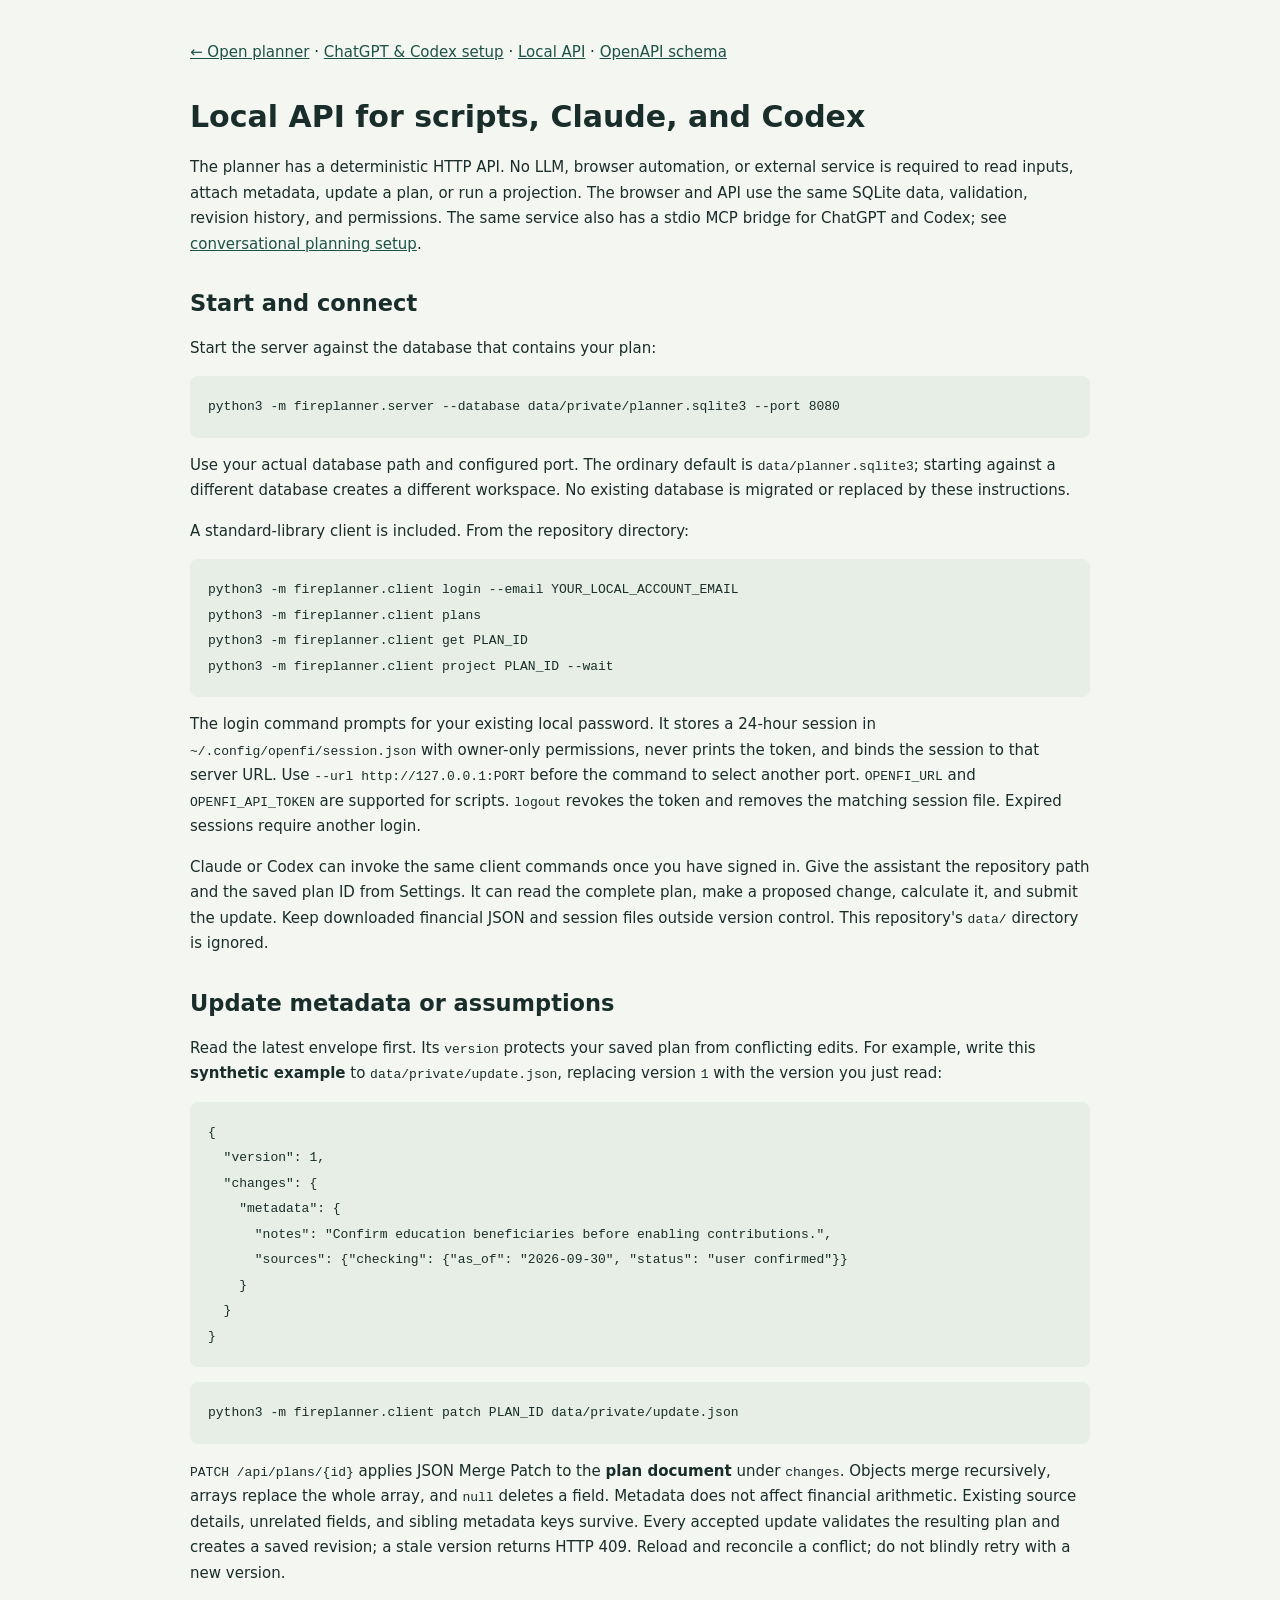
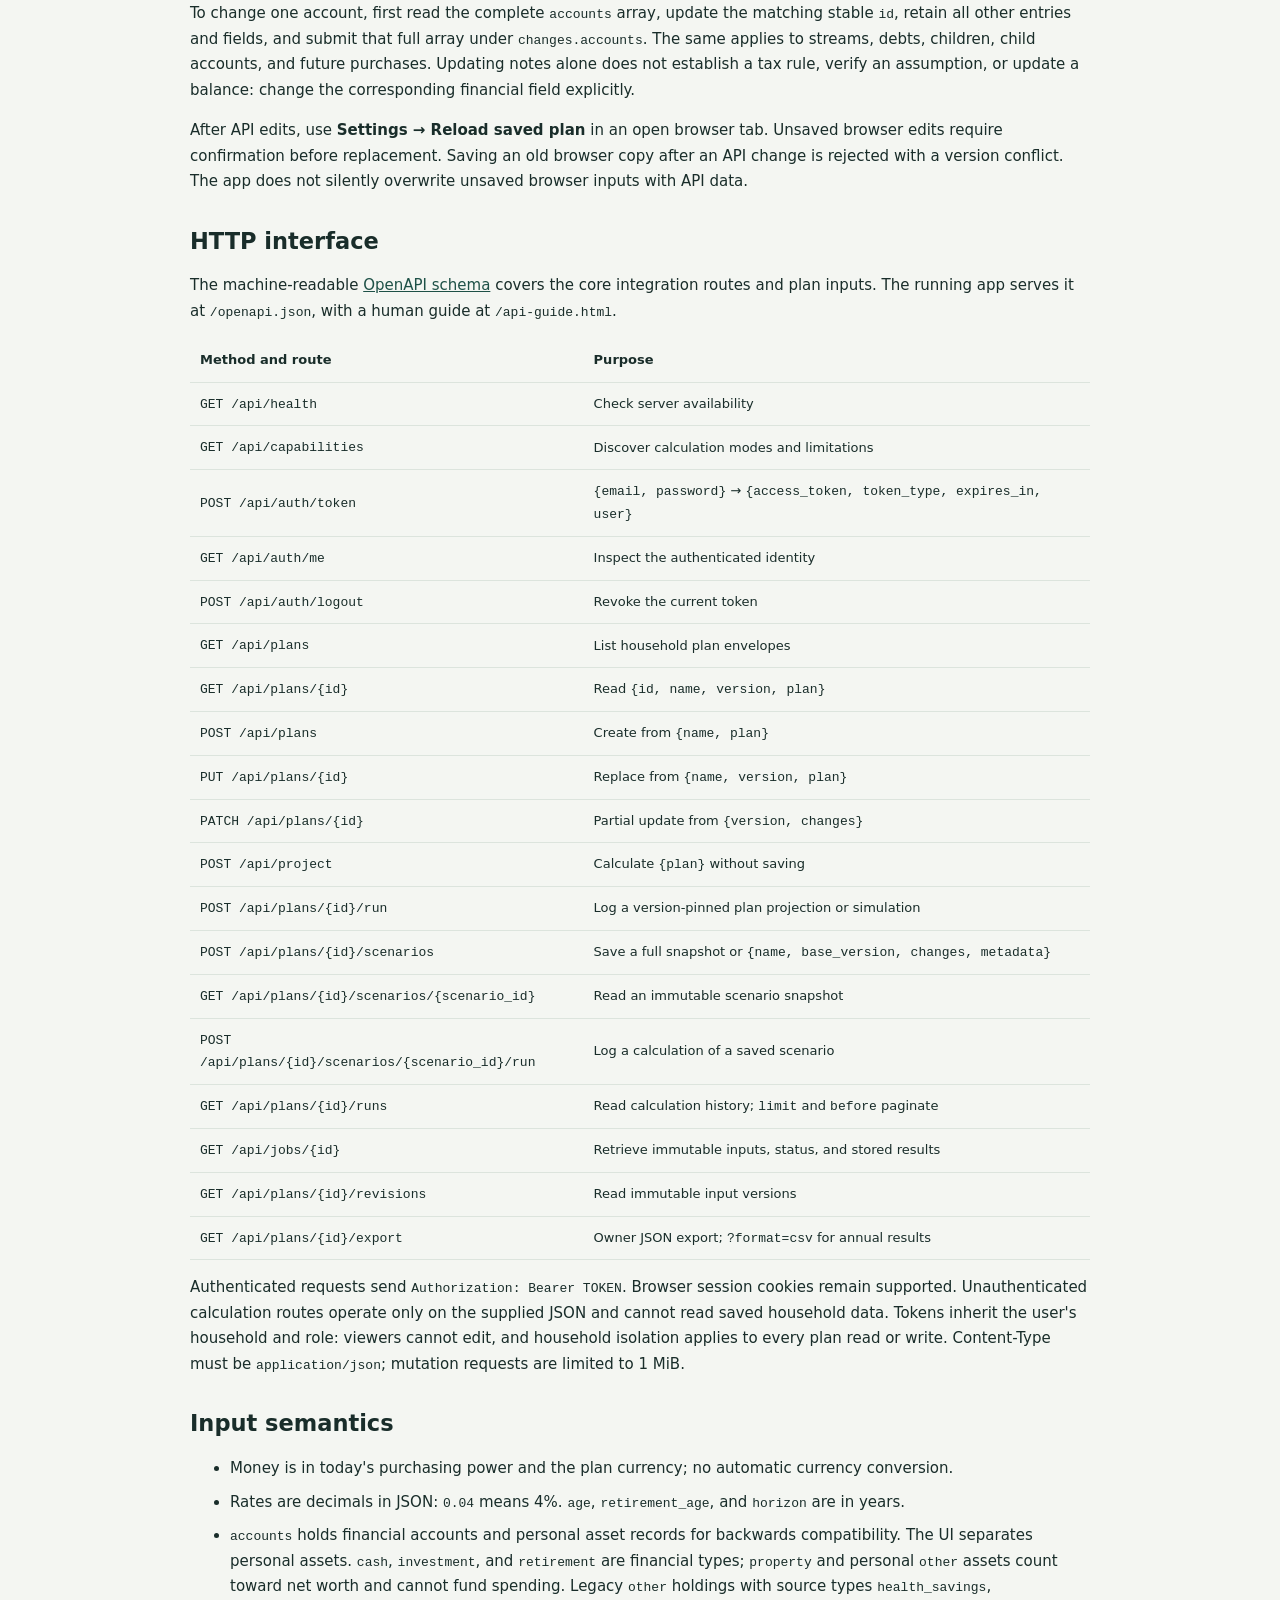
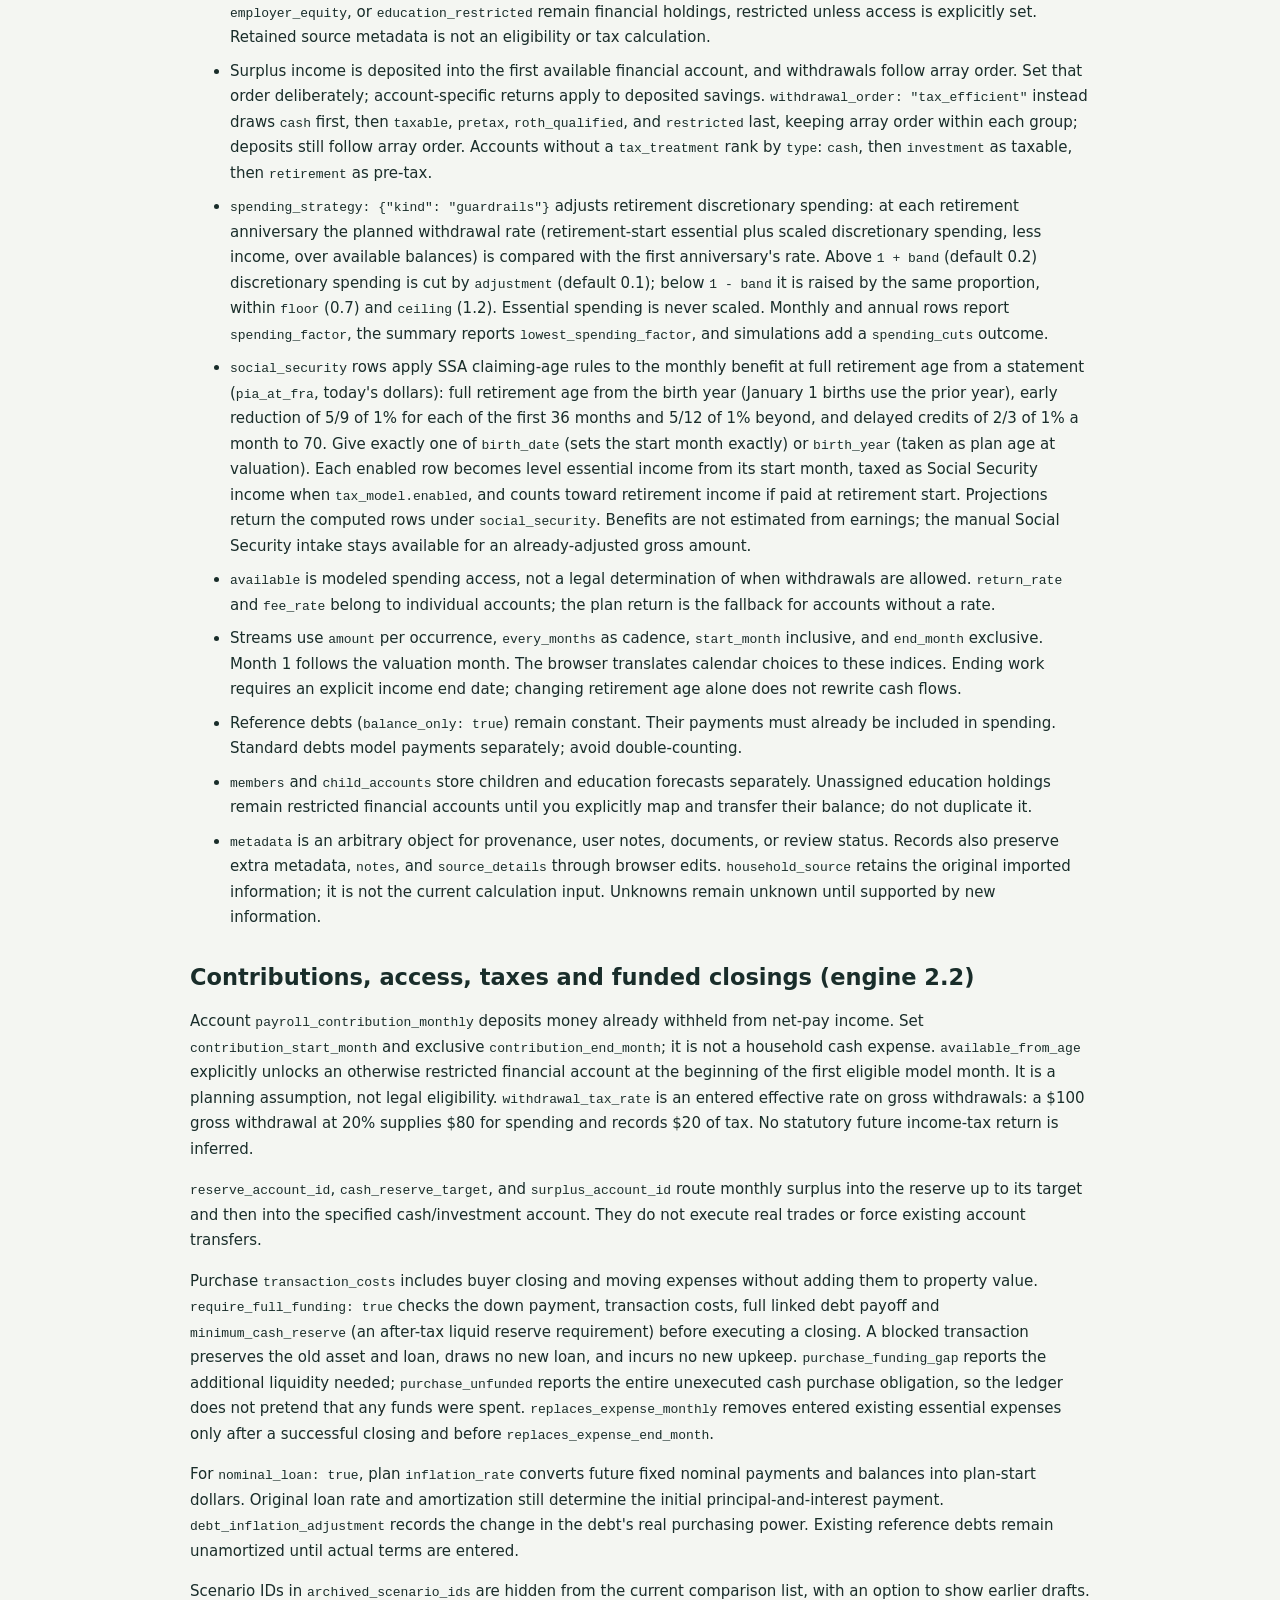
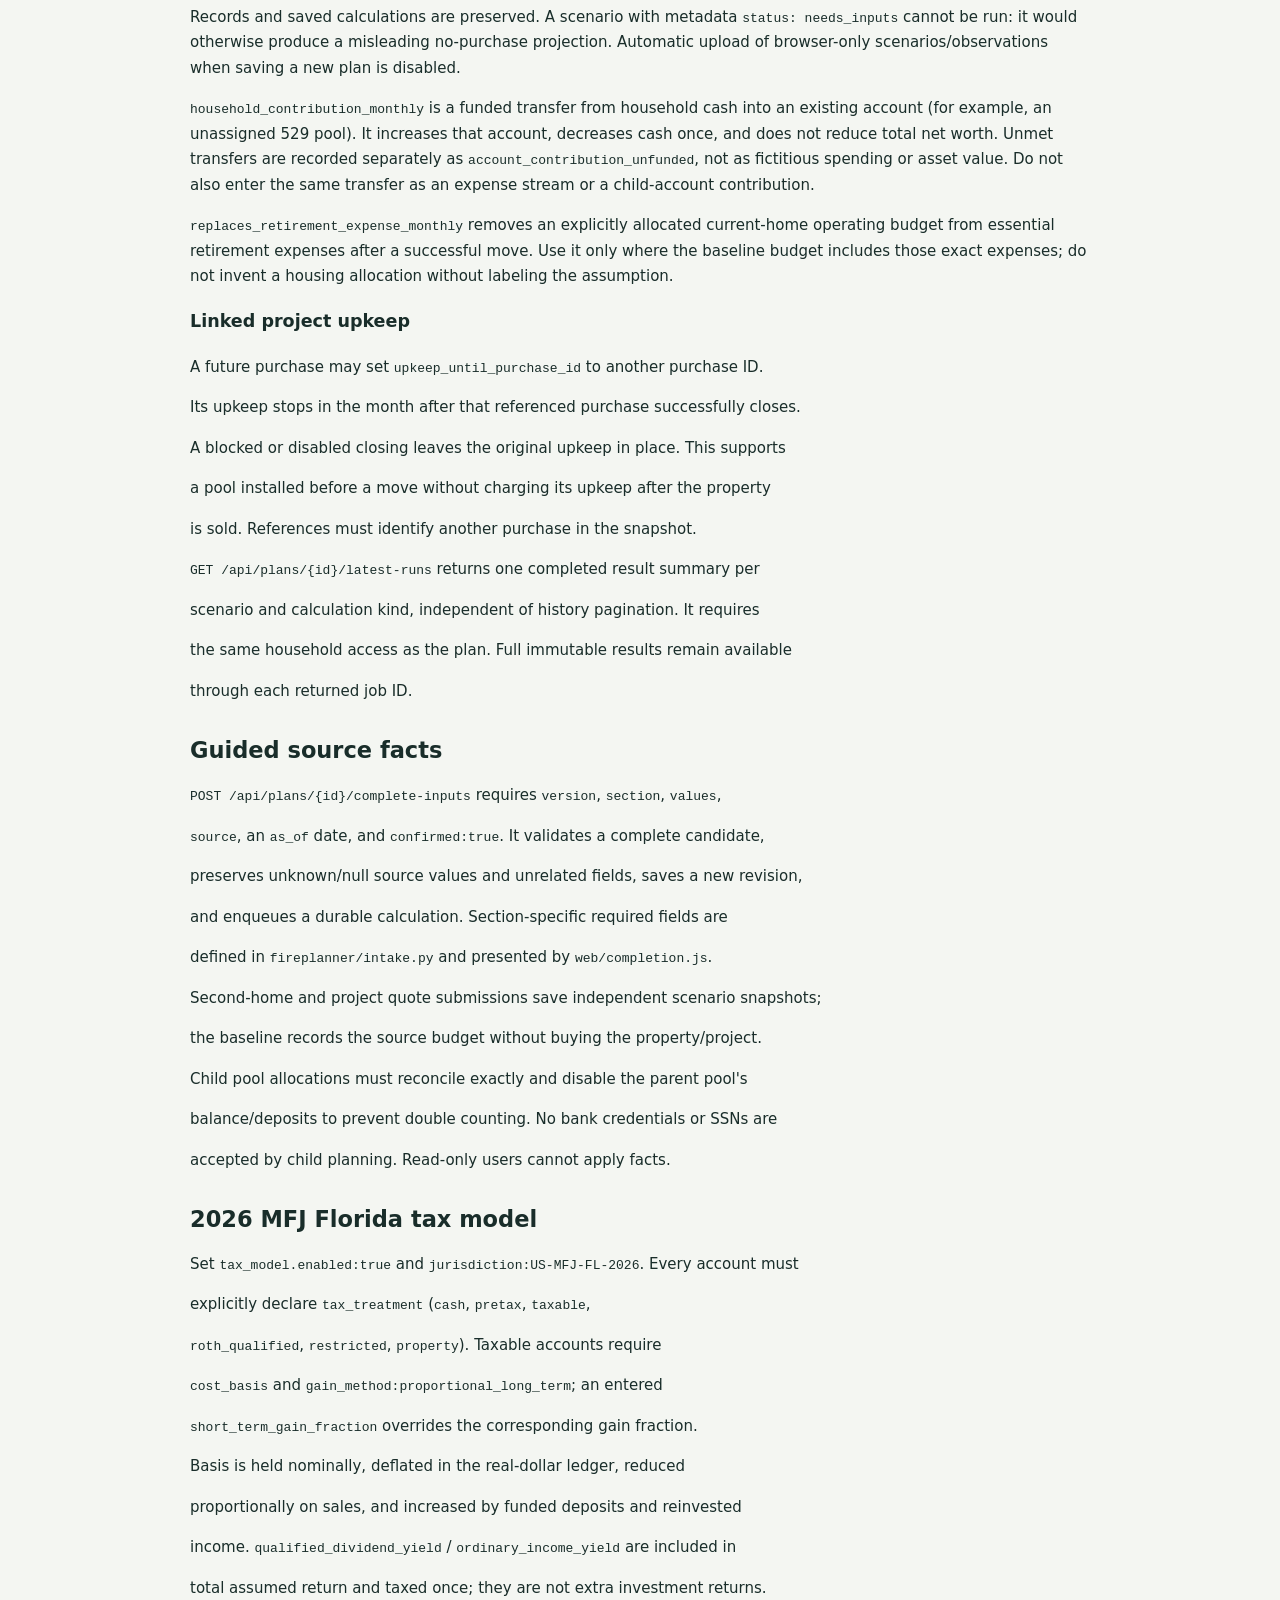
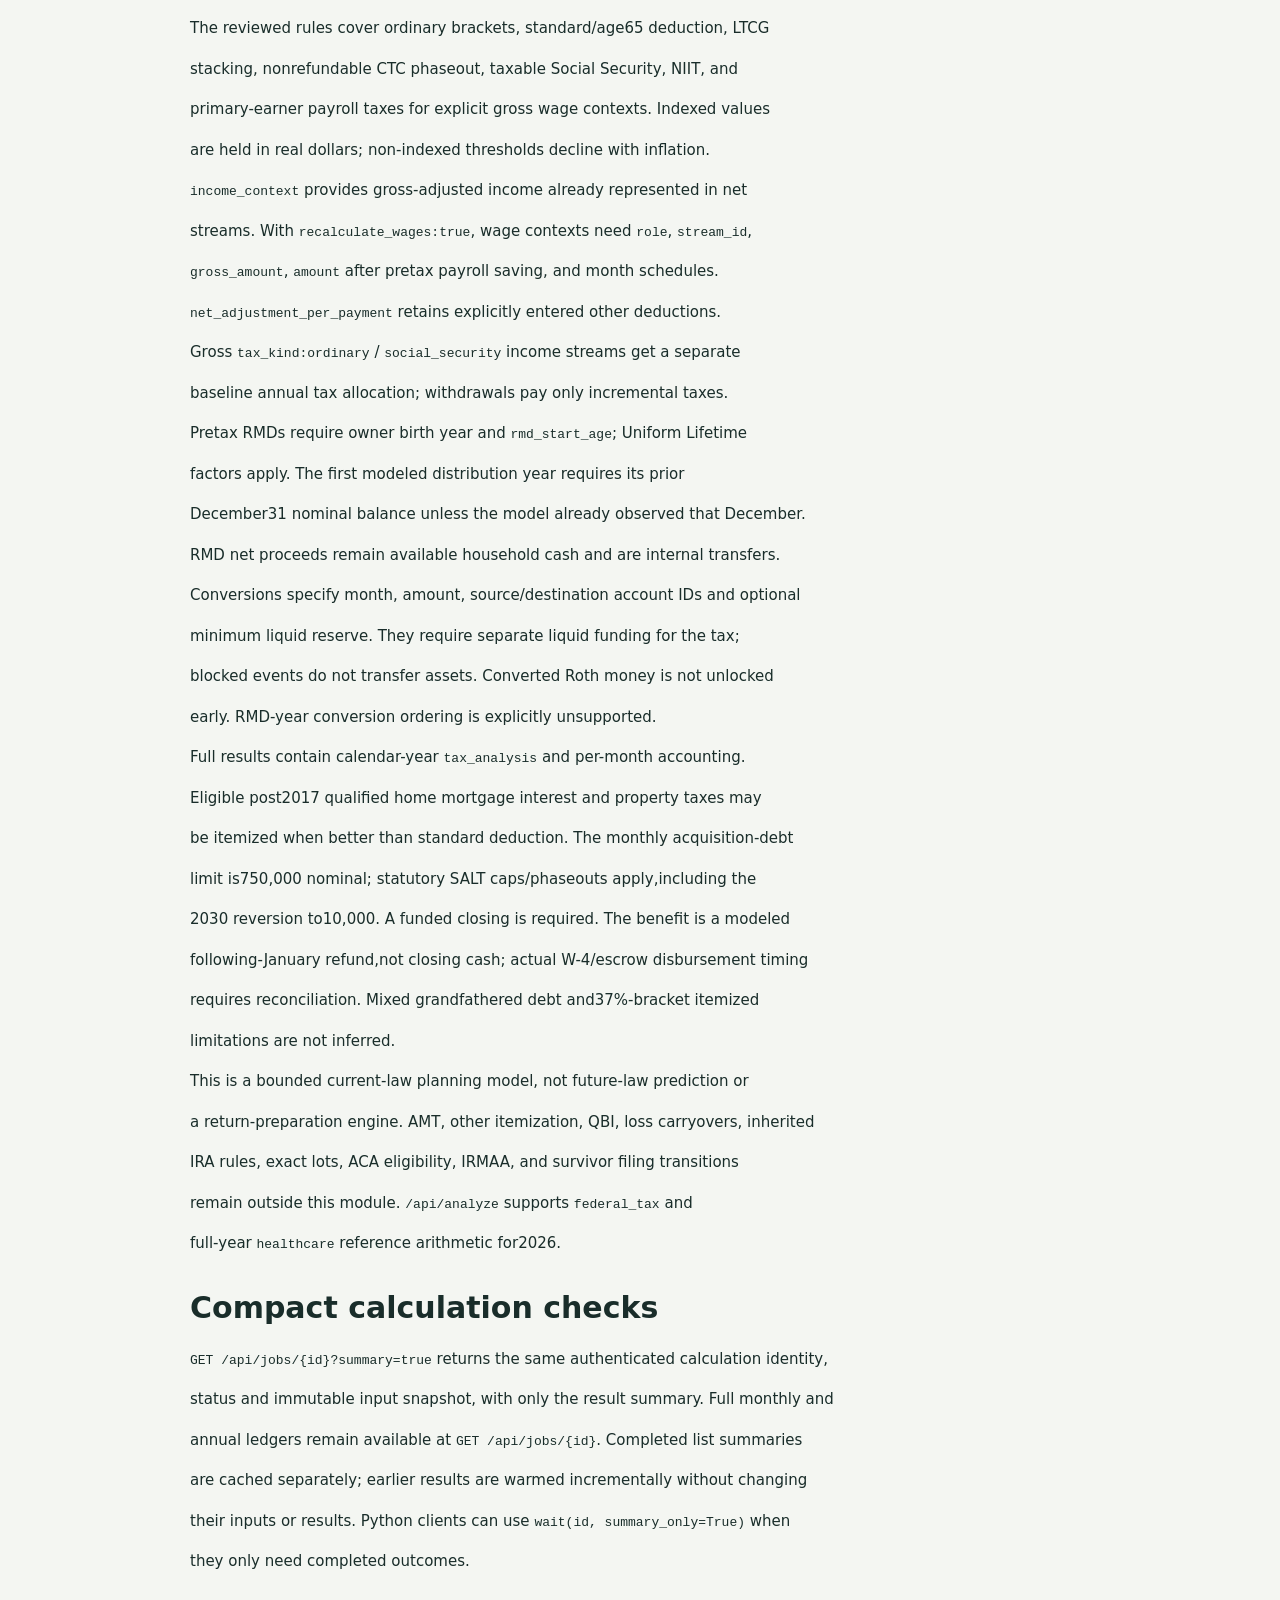
==== commit 5b076b53: "Merge pull request #10 from joekleinsorge/port/social-security Model Social Security income from a s" ====
--- a/web/api-guide.html
+++ b/web/api-guide.html
@@ -9,4 +9,4 @@
       &quot;sources&quot;: {&quot;checking&quot;: {&quot;as_of&quot;: &quot;2026-09-30&quot;, &quot;status&quot;: &quot;user confirmed&quot;}}
     }
   }
-}</code></pre><pre><code>python3 -m fireplanner.client patch PLAN_ID data/private/update.json</code></pre><p><code>PATCH /api/plans/{id}</code> applies JSON Merge Patch to the <strong>plan document</strong> under <code>changes</code>. Objects merge recursively, arrays replace the whole array, and <code>null</code> deletes a field. Metadata does not affect financial arithmetic. Existing source details, unrelated fields, and sibling metadata keys survive. Every accepted update validates the resulting plan and creates a saved revision; a stale version returns HTTP 409. Reload and reconcile a conflict; do not blindly retry with a new version.</p><p>To change one account, first read the complete <code>accounts</code> array, update the matching stable <code>id</code>, retain all other entries and fields, and submit that full array under <code>changes.accounts</code>. The same applies to streams, debts, children, child accounts, and future purchases. Updating notes alone does not establish a tax rule, verify an assumption, or update a balance: change the corresponding financial field explicitly.</p><p>After API edits, use <strong>Settings → Reload saved plan</strong> in an open browser tab. Unsaved browser edits require confirmation before replacement. Saving an old browser copy after an API change is rejected with a version conflict. The app does not silently overwrite unsaved browser inputs with API data.</p><h2>HTTP interface</h2><p>The machine-readable <a href="/openapi.json">OpenAPI schema</a> covers the core integration routes and plan inputs. The running app serves it at <code>/openapi.json</code>, with a human guide at <code>/api-guide.html</code>.</p><div class="table-scroll"><table><tr><th>Method and route</th><th>Purpose</th></tr><tr><td><code>GET /api/health</code></td><td>Check server availability</td></tr><tr><td><code>GET /api/capabilities</code></td><td>Discover calculation modes and limitations</td></tr><tr><td><code>POST /api/auth/token</code></td><td><code>{email, password}</code> → <code>{access_token, token_type, expires_in, user}</code></td></tr><tr><td><code>GET /api/auth/me</code></td><td>Inspect the authenticated identity</td></tr><tr><td><code>POST /api/auth/logout</code></td><td>Revoke the current token</td></tr><tr><td><code>GET /api/plans</code></td><td>List household plan envelopes</td></tr><tr><td><code>GET /api/plans/{id}</code></td><td>Read <code>{id, name, version, plan}</code></td></tr><tr><td><code>POST /api/plans</code></td><td>Create from <code>{name, plan}</code></td></tr><tr><td><code>PUT /api/plans/{id}</code></td><td>Replace from <code>{name, version, plan}</code></td></tr><tr><td><code>PATCH /api/plans/{id}</code></td><td>Partial update from <code>{version, changes}</code></td></tr><tr><td><code>POST /api/project</code></td><td>Calculate <code>{plan}</code> without saving</td></tr><tr><td><code>POST /api/plans/{id}/run</code></td><td>Log a version-pinned plan projection or simulation</td></tr><tr><td><code>POST /api/plans/{id}/scenarios</code></td><td>Save a full snapshot or <code>{name, base_version, changes, metadata}</code></td></tr><tr><td><code>GET /api/plans/{id}/scenarios/{scenario_id}</code></td><td>Read an immutable scenario snapshot</td></tr><tr><td><code>POST /api/plans/{id}/scenarios/{scenario_id}/run</code></td><td>Log a calculation of a saved scenario</td></tr><tr><td><code>GET /api/plans/{id}/runs</code></td><td>Read calculation history; <code>limit</code> and <code>before</code> paginate</td></tr><tr><td><code>GET /api/jobs/{id}</code></td><td>Retrieve immutable inputs, status, and stored results</td></tr><tr><td><code>GET /api/plans/{id}/revisions</code></td><td>Read immutable input versions</td></tr><tr><td><code>GET /api/plans/{id}/export</code></td><td>Owner JSON export; <code>?format=csv</code> for annual results</td></tr></table></div><p>Authenticated requests send <code>Authorization: Bearer TOKEN</code>. Browser session cookies remain supported. Unauthenticated calculation routes operate only on the supplied JSON and cannot read saved household data. Tokens inherit the user&#x27;s household and role: viewers cannot edit, and household isolation applies to every plan read or write. Content-Type must be <code>application/json</code>; mutation requests are limited to 1 MiB.</p><h2>Input semantics</h2><ul><li>Money is in today&#x27;s purchasing power and the plan currency; no automatic currency conversion.</li><li>Rates are decimals in JSON: <code>0.04</code> means 4%. <code>age</code>, <code>retirement_age</code>, and <code>horizon</code> are in years.</li><li><code>accounts</code> holds financial accounts and personal asset records for backwards compatibility. The UI separates personal assets. <code>cash</code>, <code>investment</code>, and <code>retirement</code> are financial types; <code>property</code> and personal <code>other</code> assets count toward net worth and cannot fund spending. Legacy <code>other</code> holdings with source types <code>health_savings</code>, <code>employer_equity</code>, or <code>education_restricted</code> remain financial holdings, restricted unless access is explicitly set. Retained source metadata is not an eligibility or tax calculation.</li><li>Surplus income is deposited into the first available financial account, and withdrawals follow array order. Set that order deliberately; account-specific returns apply to deposited savings. <code>withdrawal_order: &quot;tax_efficient&quot;</code> instead draws <code>cash</code> first, then <code>taxable</code>, <code>pretax</code>, <code>roth_qualified</code>, and <code>restricted</code> last, keeping array order within each group; deposits still follow array order. Accounts without a <code>tax_treatment</code> rank by <code>type</code>: <code>cash</code>, then <code>investment</code> as taxable, then <code>retirement</code> as pre-tax.</li><li><code>spending_strategy: {&quot;kind&quot;: &quot;guardrails&quot;}</code> adjusts retirement discretionary spending: at each retirement anniversary the planned withdrawal rate (retirement-start essential plus scaled discretionary spending, less income, over available balances) is compared with the first anniversary&#x27;s rate. Above <code>1 + band</code> (default 0.2) discretionary spending is cut by <code>adjustment</code> (default 0.1); below <code>1 - band</code> it is raised by the same proportion, within <code>floor</code> (0.7) and <code>ceiling</code> (1.2). Essential spending is never scaled. Monthly and annual rows report <code>spending_factor</code>, the summary reports <code>lowest_spending_factor</code>, and simulations add a <code>spending_cuts</code> outcome.</li><li><code>available</code> is modeled spending access, not a legal determination of when withdrawals are allowed. <code>return_rate</code> and <code>fee_rate</code> belong to individual accounts; the plan return is the fallback for accounts without a rate.</li><li>Streams use <code>amount</code> per occurrence, <code>every_months</code> as cadence, <code>start_month</code> inclusive, and <code>end_month</code> exclusive. Month 1 follows the valuation month. The browser translates calendar choices to these indices. Ending work requires an explicit income end date; changing retirement age alone does not rewrite cash flows.</li><li>Reference debts (<code>balance_only: true</code>) remain constant. Their payments must already be included in spending. Standard debts model payments separately; avoid double-counting.</li><li><code>members</code> and <code>child_accounts</code> store children and education forecasts separately. Unassigned education holdings remain restricted financial accounts until you explicitly map and transfer their balance; do not duplicate it.</li><li><code>metadata</code> is an arbitrary object for provenance, user notes, documents, or review status. Records also preserve extra metadata, <code>notes</code>, and <code>source_details</code> through browser edits. <code>household_source</code> retains the original imported information; it is not the current calculation input. Unknowns remain unknown until supported by new information.</li></ul><h2>Contributions, access, taxes and funded closings (engine 2.2)</h2><p>Account <code>payroll_contribution_monthly</code> deposits money already withheld from net-pay income. Set <code>contribution_start_month</code> and exclusive <code>contribution_end_month</code>; it is not a household cash expense. <code>available_from_age</code> explicitly unlocks an otherwise restricted financial account at the beginning of the first eligible model month. It is a planning assumption, not legal eligibility. <code>withdrawal_tax_rate</code> is an entered effective rate on gross withdrawals: a $100 gross withdrawal at 20% supplies $80 for spending and records $20 of tax. No statutory future income-tax return is inferred.</p><p><code>reserve_account_id</code>, <code>cash_reserve_target</code>, and <code>surplus_account_id</code> route monthly surplus into the reserve up to its target and then into the specified cash/investment account. They do not execute real trades or force existing account transfers.</p><p>Purchase <code>transaction_costs</code> includes buyer closing and moving expenses without adding them to property value. <code>require_full_funding: true</code> checks the down payment, transaction costs, full linked debt payoff and <code>minimum_cash_reserve</code> (an after-tax liquid reserve requirement) before executing a closing. A blocked transaction preserves the old asset and loan, draws no new loan, and incurs no new upkeep. <code>purchase_funding_gap</code> reports the additional liquidity needed; <code>purchase_unfunded</code> reports the entire unexecuted cash purchase obligation, so the ledger does not pretend that any funds were spent. <code>replaces_expense_monthly</code> removes entered existing essential expenses only after a successful closing and before <code>replaces_expense_end_month</code>.</p><p>For <code>nominal_loan: true</code>, plan <code>inflation_rate</code> converts future fixed nominal payments and balances into plan-start dollars. Original loan rate and amortization still determine the initial principal-and-interest payment. <code>debt_inflation_adjustment</code> records the change in the debt&#x27;s real purchasing power. Existing reference debts remain unamortized until actual terms are entered.</p><p>Scenario IDs in <code>archived_scenario_ids</code> are hidden from the current comparison list, with an option to show earlier drafts. Records and saved calculations are preserved. A scenario with metadata <code>status: needs_inputs</code> cannot be run: it would otherwise produce a misleading no-purchase projection. Automatic upload of browser-only scenarios/observations when saving a new plan is disabled.</p><p><code>household_contribution_monthly</code> is a funded transfer from household cash into an existing account (for example, an unassigned 529 pool). It increases that account, decreases cash once, and does not reduce total net worth. Unmet transfers are recorded separately as <code>account_contribution_unfunded</code>, not as fictitious spending or asset value. Do not also enter the same transfer as an expense stream or a child-account contribution.</p><p><code>replaces_retirement_expense_monthly</code> removes an explicitly allocated current-home operating budget from essential retirement expenses after a successful move. Use it only where the baseline budget includes those exact expenses; do not invent a housing allocation without labeling the assumption.</p><h3>Linked project upkeep</h3><p>A future purchase may set <code>upkeep_until_purchase_id</code> to another purchase ID.</p><p>Its upkeep stops in the month after that referenced purchase successfully closes.</p><p>A blocked or disabled closing leaves the original upkeep in place. This supports</p><p>a pool installed before a move without charging its upkeep after the property</p><p>is sold. References must identify another purchase in the snapshot.</p><p><code>GET /api/plans/{id}/latest-runs</code> returns one completed result summary per</p><p>scenario and calculation kind, independent of history pagination. It requires</p><p>the same household access as the plan. Full immutable results remain available</p><p>through each returned job ID.</p><h2>Guided source facts</h2><p><code>POST /api/plans/{id}/complete-inputs</code> requires <code>version</code>, <code>section</code>, <code>values</code>,</p><p><code>source</code>, an <code>as_of</code> date, and <code>confirmed:true</code>. It validates a complete candidate,</p><p>preserves unknown/null source values and unrelated fields, saves a new revision,</p><p>and enqueues a durable calculation. Section-specific required fields are</p><p>defined in <code>fireplanner/intake.py</code> and presented by <code>web/completion.js</code>.</p><p>Second-home and project quote submissions save independent scenario snapshots;</p><p>the baseline records the source budget without buying the property/project.</p><p>Child pool allocations must reconcile exactly and disable the parent pool&#x27;s</p><p>balance/deposits to prevent double counting. No bank credentials or SSNs are</p><p>accepted by child planning. Read-only users cannot apply facts.</p><h2>2026 MFJ Florida tax model</h2><p>Set <code>tax_model.enabled:true</code> and <code>jurisdiction:US-MFJ-FL-2026</code>. Every account must</p><p>explicitly declare <code>tax_treatment</code> (<code>cash</code>, <code>pretax</code>, <code>taxable</code>,</p><p><code>roth_qualified</code>, <code>restricted</code>, <code>property</code>). Taxable accounts require</p><p><code>cost_basis</code> and <code>gain_method:proportional_long_term</code>; an entered</p><p><code>short_term_gain_fraction</code> overrides the corresponding gain fraction.</p><p>Basis is held nominally, deflated in the real-dollar ledger, reduced</p><p>proportionally on sales, and increased by funded deposits and reinvested</p><p>income. <code>qualified_dividend_yield</code> / <code>ordinary_income_yield</code> are included in</p><p>total assumed return and taxed once; they are not extra investment returns.</p><p>The reviewed rules cover ordinary brackets, standard/age65 deduction, LTCG</p><p>stacking, nonrefundable CTC phaseout, taxable Social Security, NIIT, and</p><p>primary-earner payroll taxes for explicit gross wage contexts. Indexed values</p><p>are held in real dollars; non-indexed thresholds decline with inflation.</p><p><code>income_context</code> provides gross-adjusted income already represented in net</p><p>streams. With <code>recalculate_wages:true</code>, wage contexts need <code>role</code>, <code>stream_id</code>,</p><p><code>gross_amount</code>, <code>amount</code> after pretax payroll saving, and month schedules.</p><p><code>net_adjustment_per_payment</code> retains explicitly entered other deductions.</p><p>Gross <code>tax_kind:ordinary</code> / <code>social_security</code> income streams get a separate</p><p>baseline annual tax allocation; withdrawals pay only incremental taxes.</p><p>Pretax RMDs require owner birth year and <code>rmd_start_age</code>; Uniform Lifetime</p><p>factors apply. The first modeled distribution year requires its prior</p><p>December31 nominal balance unless the model already observed that December.</p><p>RMD net proceeds remain available household cash and are internal transfers.</p><p>Conversions specify month, amount, source/destination account IDs and optional</p><p>minimum liquid reserve. They require separate liquid funding for the tax;</p><p>blocked events do not transfer assets. Converted Roth money is not unlocked</p><p>early. RMD-year conversion ordering is explicitly unsupported.</p><p>Full results contain calendar-year <code>tax_analysis</code> and per-month accounting.</p><p>Eligible post2017 qualified home mortgage interest and property taxes may</p><p>be itemized when better than standard deduction. The monthly acquisition-debt</p><p>limit is750,000 nominal; statutory SALT caps/phaseouts apply,including the</p><p>2030 reversion to10,000. A funded closing is required. The benefit is a modeled</p><p>following-January refund,not closing cash; actual W-4/escrow disbursement timing</p><p>requires reconciliation. Mixed grandfathered debt and37%-bracket itemized</p><p>limitations are not inferred.</p><p>This is a bounded current-law planning model, not future-law prediction or</p><p>a return-preparation engine. AMT, other itemization, QBI, loss carryovers, inherited</p><p>IRA rules, exact lots, ACA eligibility, IRMAA, and survivor filing transitions</p><p>remain outside this module. <code>/api/analyze</code> supports <code>federal_tax</code> and</p><p>full-year <code>healthcare</code> reference arithmetic for2026.</p><h1>Compact calculation checks</h1><p><code>GET /api/jobs/{id}?summary=true</code> returns the same authenticated calculation identity,</p><p>status and immutable input snapshot, with only the result summary. Full monthly and</p><p>annual ledgers remain available at <code>GET /api/jobs/{id}</code>. Completed list summaries</p><p>are cached separately; earlier results are warmed incrementally without changing</p><p>their inputs or results. Python clients can use <code>wait(id, summary_only=True)</code> when</p><p>they only need completed outcomes.</p></body></html>+}</code></pre><pre><code>python3 -m fireplanner.client patch PLAN_ID data/private/update.json</code></pre><p><code>PATCH /api/plans/{id}</code> applies JSON Merge Patch to the <strong>plan document</strong> under <code>changes</code>. Objects merge recursively, arrays replace the whole array, and <code>null</code> deletes a field. Metadata does not affect financial arithmetic. Existing source details, unrelated fields, and sibling metadata keys survive. Every accepted update validates the resulting plan and creates a saved revision; a stale version returns HTTP 409. Reload and reconcile a conflict; do not blindly retry with a new version.</p><p>To change one account, first read the complete <code>accounts</code> array, update the matching stable <code>id</code>, retain all other entries and fields, and submit that full array under <code>changes.accounts</code>. The same applies to streams, debts, children, child accounts, and future purchases. Updating notes alone does not establish a tax rule, verify an assumption, or update a balance: change the corresponding financial field explicitly.</p><p>After API edits, use <strong>Settings → Reload saved plan</strong> in an open browser tab. Unsaved browser edits require confirmation before replacement. Saving an old browser copy after an API change is rejected with a version conflict. The app does not silently overwrite unsaved browser inputs with API data.</p><h2>HTTP interface</h2><p>The machine-readable <a href="/openapi.json">OpenAPI schema</a> covers the core integration routes and plan inputs. The running app serves it at <code>/openapi.json</code>, with a human guide at <code>/api-guide.html</code>.</p><div class="table-scroll"><table><tr><th>Method and route</th><th>Purpose</th></tr><tr><td><code>GET /api/health</code></td><td>Check server availability</td></tr><tr><td><code>GET /api/capabilities</code></td><td>Discover calculation modes and limitations</td></tr><tr><td><code>POST /api/auth/token</code></td><td><code>{email, password}</code> → <code>{access_token, token_type, expires_in, user}</code></td></tr><tr><td><code>GET /api/auth/me</code></td><td>Inspect the authenticated identity</td></tr><tr><td><code>POST /api/auth/logout</code></td><td>Revoke the current token</td></tr><tr><td><code>GET /api/plans</code></td><td>List household plan envelopes</td></tr><tr><td><code>GET /api/plans/{id}</code></td><td>Read <code>{id, name, version, plan}</code></td></tr><tr><td><code>POST /api/plans</code></td><td>Create from <code>{name, plan}</code></td></tr><tr><td><code>PUT /api/plans/{id}</code></td><td>Replace from <code>{name, version, plan}</code></td></tr><tr><td><code>PATCH /api/plans/{id}</code></td><td>Partial update from <code>{version, changes}</code></td></tr><tr><td><code>POST /api/project</code></td><td>Calculate <code>{plan}</code> without saving</td></tr><tr><td><code>POST /api/plans/{id}/run</code></td><td>Log a version-pinned plan projection or simulation</td></tr><tr><td><code>POST /api/plans/{id}/scenarios</code></td><td>Save a full snapshot or <code>{name, base_version, changes, metadata}</code></td></tr><tr><td><code>GET /api/plans/{id}/scenarios/{scenario_id}</code></td><td>Read an immutable scenario snapshot</td></tr><tr><td><code>POST /api/plans/{id}/scenarios/{scenario_id}/run</code></td><td>Log a calculation of a saved scenario</td></tr><tr><td><code>GET /api/plans/{id}/runs</code></td><td>Read calculation history; <code>limit</code> and <code>before</code> paginate</td></tr><tr><td><code>GET /api/jobs/{id}</code></td><td>Retrieve immutable inputs, status, and stored results</td></tr><tr><td><code>GET /api/plans/{id}/revisions</code></td><td>Read immutable input versions</td></tr><tr><td><code>GET /api/plans/{id}/export</code></td><td>Owner JSON export; <code>?format=csv</code> for annual results</td></tr></table></div><p>Authenticated requests send <code>Authorization: Bearer TOKEN</code>. Browser session cookies remain supported. Unauthenticated calculation routes operate only on the supplied JSON and cannot read saved household data. Tokens inherit the user&#x27;s household and role: viewers cannot edit, and household isolation applies to every plan read or write. Content-Type must be <code>application/json</code>; mutation requests are limited to 1 MiB.</p><h2>Input semantics</h2><ul><li>Money is in today&#x27;s purchasing power and the plan currency; no automatic currency conversion.</li><li>Rates are decimals in JSON: <code>0.04</code> means 4%. <code>age</code>, <code>retirement_age</code>, and <code>horizon</code> are in years.</li><li><code>accounts</code> holds financial accounts and personal asset records for backwards compatibility. The UI separates personal assets. <code>cash</code>, <code>investment</code>, and <code>retirement</code> are financial types; <code>property</code> and personal <code>other</code> assets count toward net worth and cannot fund spending. Legacy <code>other</code> holdings with source types <code>health_savings</code>, <code>employer_equity</code>, or <code>education_restricted</code> remain financial holdings, restricted unless access is explicitly set. Retained source metadata is not an eligibility or tax calculation.</li><li>Surplus income is deposited into the first available financial account, and withdrawals follow array order. Set that order deliberately; account-specific returns apply to deposited savings. <code>withdrawal_order: &quot;tax_efficient&quot;</code> instead draws <code>cash</code> first, then <code>taxable</code>, <code>pretax</code>, <code>roth_qualified</code>, and <code>restricted</code> last, keeping array order within each group; deposits still follow array order. Accounts without a <code>tax_treatment</code> rank by <code>type</code>: <code>cash</code>, then <code>investment</code> as taxable, then <code>retirement</code> as pre-tax.</li><li><code>spending_strategy: {&quot;kind&quot;: &quot;guardrails&quot;}</code> adjusts retirement discretionary spending: at each retirement anniversary the planned withdrawal rate (retirement-start essential plus scaled discretionary spending, less income, over available balances) is compared with the first anniversary&#x27;s rate. Above <code>1 + band</code> (default 0.2) discretionary spending is cut by <code>adjustment</code> (default 0.1); below <code>1 - band</code> it is raised by the same proportion, within <code>floor</code> (0.7) and <code>ceiling</code> (1.2). Essential spending is never scaled. Monthly and annual rows report <code>spending_factor</code>, the summary reports <code>lowest_spending_factor</code>, and simulations add a <code>spending_cuts</code> outcome.</li><li><code>social_security</code> rows apply SSA claiming-age rules to the monthly benefit at full retirement age from a statement (<code>pia_at_fra</code>, today&#x27;s dollars): full retirement age from the birth year (January 1 births use the prior year), early reduction of 5/9 of 1% for each of the first 36 months and 5/12 of 1% beyond, and delayed credits of 2/3 of 1% a month to 70. Give exactly one of <code>birth_date</code> (sets the start month exactly) or <code>birth_year</code> (taken as plan age at valuation). Each enabled row becomes level essential income from its start month, taxed as Social Security income when <code>tax_model.enabled</code>, and counts toward retirement income if paid at retirement start. Projections return the computed rows under <code>social_security</code>. Benefits are not estimated from earnings; the manual Social Security intake stays available for an already-adjusted gross amount.</li><li><code>available</code> is modeled spending access, not a legal determination of when withdrawals are allowed. <code>return_rate</code> and <code>fee_rate</code> belong to individual accounts; the plan return is the fallback for accounts without a rate.</li><li>Streams use <code>amount</code> per occurrence, <code>every_months</code> as cadence, <code>start_month</code> inclusive, and <code>end_month</code> exclusive. Month 1 follows the valuation month. The browser translates calendar choices to these indices. Ending work requires an explicit income end date; changing retirement age alone does not rewrite cash flows.</li><li>Reference debts (<code>balance_only: true</code>) remain constant. Their payments must already be included in spending. Standard debts model payments separately; avoid double-counting.</li><li><code>members</code> and <code>child_accounts</code> store children and education forecasts separately. Unassigned education holdings remain restricted financial accounts until you explicitly map and transfer their balance; do not duplicate it.</li><li><code>metadata</code> is an arbitrary object for provenance, user notes, documents, or review status. Records also preserve extra metadata, <code>notes</code>, and <code>source_details</code> through browser edits. <code>household_source</code> retains the original imported information; it is not the current calculation input. Unknowns remain unknown until supported by new information.</li></ul><h2>Contributions, access, taxes and funded closings (engine 2.2)</h2><p>Account <code>payroll_contribution_monthly</code> deposits money already withheld from net-pay income. Set <code>contribution_start_month</code> and exclusive <code>contribution_end_month</code>; it is not a household cash expense. <code>available_from_age</code> explicitly unlocks an otherwise restricted financial account at the beginning of the first eligible model month. It is a planning assumption, not legal eligibility. <code>withdrawal_tax_rate</code> is an entered effective rate on gross withdrawals: a $100 gross withdrawal at 20% supplies $80 for spending and records $20 of tax. No statutory future income-tax return is inferred.</p><p><code>reserve_account_id</code>, <code>cash_reserve_target</code>, and <code>surplus_account_id</code> route monthly surplus into the reserve up to its target and then into the specified cash/investment account. They do not execute real trades or force existing account transfers.</p><p>Purchase <code>transaction_costs</code> includes buyer closing and moving expenses without adding them to property value. <code>require_full_funding: true</code> checks the down payment, transaction costs, full linked debt payoff and <code>minimum_cash_reserve</code> (an after-tax liquid reserve requirement) before executing a closing. A blocked transaction preserves the old asset and loan, draws no new loan, and incurs no new upkeep. <code>purchase_funding_gap</code> reports the additional liquidity needed; <code>purchase_unfunded</code> reports the entire unexecuted cash purchase obligation, so the ledger does not pretend that any funds were spent. <code>replaces_expense_monthly</code> removes entered existing essential expenses only after a successful closing and before <code>replaces_expense_end_month</code>.</p><p>For <code>nominal_loan: true</code>, plan <code>inflation_rate</code> converts future fixed nominal payments and balances into plan-start dollars. Original loan rate and amortization still determine the initial principal-and-interest payment. <code>debt_inflation_adjustment</code> records the change in the debt&#x27;s real purchasing power. Existing reference debts remain unamortized until actual terms are entered.</p><p>Scenario IDs in <code>archived_scenario_ids</code> are hidden from the current comparison list, with an option to show earlier drafts. Records and saved calculations are preserved. A scenario with metadata <code>status: needs_inputs</code> cannot be run: it would otherwise produce a misleading no-purchase projection. Automatic upload of browser-only scenarios/observations when saving a new plan is disabled.</p><p><code>household_contribution_monthly</code> is a funded transfer from household cash into an existing account (for example, an unassigned 529 pool). It increases that account, decreases cash once, and does not reduce total net worth. Unmet transfers are recorded separately as <code>account_contribution_unfunded</code>, not as fictitious spending or asset value. Do not also enter the same transfer as an expense stream or a child-account contribution.</p><p><code>replaces_retirement_expense_monthly</code> removes an explicitly allocated current-home operating budget from essential retirement expenses after a successful move. Use it only where the baseline budget includes those exact expenses; do not invent a housing allocation without labeling the assumption.</p><h3>Linked project upkeep</h3><p>A future purchase may set <code>upkeep_until_purchase_id</code> to another purchase ID.</p><p>Its upkeep stops in the month after that referenced purchase successfully closes.</p><p>A blocked or disabled closing leaves the original upkeep in place. This supports</p><p>a pool installed before a move without charging its upkeep after the property</p><p>is sold. References must identify another purchase in the snapshot.</p><p><code>GET /api/plans/{id}/latest-runs</code> returns one completed result summary per</p><p>scenario and calculation kind, independent of history pagination. It requires</p><p>the same household access as the plan. Full immutable results remain available</p><p>through each returned job ID.</p><h2>Guided source facts</h2><p><code>POST /api/plans/{id}/complete-inputs</code> requires <code>version</code>, <code>section</code>, <code>values</code>,</p><p><code>source</code>, an <code>as_of</code> date, and <code>confirmed:true</code>. It validates a complete candidate,</p><p>preserves unknown/null source values and unrelated fields, saves a new revision,</p><p>and enqueues a durable calculation. Section-specific required fields are</p><p>defined in <code>fireplanner/intake.py</code> and presented by <code>web/completion.js</code>.</p><p>Second-home and project quote submissions save independent scenario snapshots;</p><p>the baseline records the source budget without buying the property/project.</p><p>Child pool allocations must reconcile exactly and disable the parent pool&#x27;s</p><p>balance/deposits to prevent double counting. No bank credentials or SSNs are</p><p>accepted by child planning. Read-only users cannot apply facts.</p><h2>2026 MFJ Florida tax model</h2><p>Set <code>tax_model.enabled:true</code> and <code>jurisdiction:US-MFJ-FL-2026</code>. Every account must</p><p>explicitly declare <code>tax_treatment</code> (<code>cash</code>, <code>pretax</code>, <code>taxable</code>,</p><p><code>roth_qualified</code>, <code>restricted</code>, <code>property</code>). Taxable accounts require</p><p><code>cost_basis</code> and <code>gain_method:proportional_long_term</code>; an entered</p><p><code>short_term_gain_fraction</code> overrides the corresponding gain fraction.</p><p>Basis is held nominally, deflated in the real-dollar ledger, reduced</p><p>proportionally on sales, and increased by funded deposits and reinvested</p><p>income. <code>qualified_dividend_yield</code> / <code>ordinary_income_yield</code> are included in</p><p>total assumed return and taxed once; they are not extra investment returns.</p><p>The reviewed rules cover ordinary brackets, standard/age65 deduction, LTCG</p><p>stacking, nonrefundable CTC phaseout, taxable Social Security, NIIT, and</p><p>primary-earner payroll taxes for explicit gross wage contexts. Indexed values</p><p>are held in real dollars; non-indexed thresholds decline with inflation.</p><p><code>income_context</code> provides gross-adjusted income already represented in net</p><p>streams. With <code>recalculate_wages:true</code>, wage contexts need <code>role</code>, <code>stream_id</code>,</p><p><code>gross_amount</code>, <code>amount</code> after pretax payroll saving, and month schedules.</p><p><code>net_adjustment_per_payment</code> retains explicitly entered other deductions.</p><p>Gross <code>tax_kind:ordinary</code> / <code>social_security</code> income streams get a separate</p><p>baseline annual tax allocation; withdrawals pay only incremental taxes.</p><p>Pretax RMDs require owner birth year and <code>rmd_start_age</code>; Uniform Lifetime</p><p>factors apply. The first modeled distribution year requires its prior</p><p>December31 nominal balance unless the model already observed that December.</p><p>RMD net proceeds remain available household cash and are internal transfers.</p><p>Conversions specify month, amount, source/destination account IDs and optional</p><p>minimum liquid reserve. They require separate liquid funding for the tax;</p><p>blocked events do not transfer assets. Converted Roth money is not unlocked</p><p>early. RMD-year conversion ordering is explicitly unsupported.</p><p>Full results contain calendar-year <code>tax_analysis</code> and per-month accounting.</p><p>Eligible post2017 qualified home mortgage interest and property taxes may</p><p>be itemized when better than standard deduction. The monthly acquisition-debt</p><p>limit is750,000 nominal; statutory SALT caps/phaseouts apply,including the</p><p>2030 reversion to10,000. A funded closing is required. The benefit is a modeled</p><p>following-January refund,not closing cash; actual W-4/escrow disbursement timing</p><p>requires reconciliation. Mixed grandfathered debt and37%-bracket itemized</p><p>limitations are not inferred.</p><p>This is a bounded current-law planning model, not future-law prediction or</p><p>a return-preparation engine. AMT, other itemization, QBI, loss carryovers, inherited</p><p>IRA rules, exact lots, ACA eligibility, IRMAA, and survivor filing transitions</p><p>remain outside this module. <code>/api/analyze</code> supports <code>federal_tax</code> and</p><p>full-year <code>healthcare</code> reference arithmetic for2026.</p><h1>Compact calculation checks</h1><p><code>GET /api/jobs/{id}?summary=true</code> returns the same authenticated calculation identity,</p><p>status and immutable input snapshot, with only the result summary. Full monthly and</p><p>annual ledgers remain available at <code>GET /api/jobs/{id}</code>. Completed list summaries</p><p>are cached separately; earlier results are warmed incrementally without changing</p><p>their inputs or results. Python clients can use <code>wait(id, summary_only=True)</code> when</p><p>they only need completed outcomes.</p></body></html>
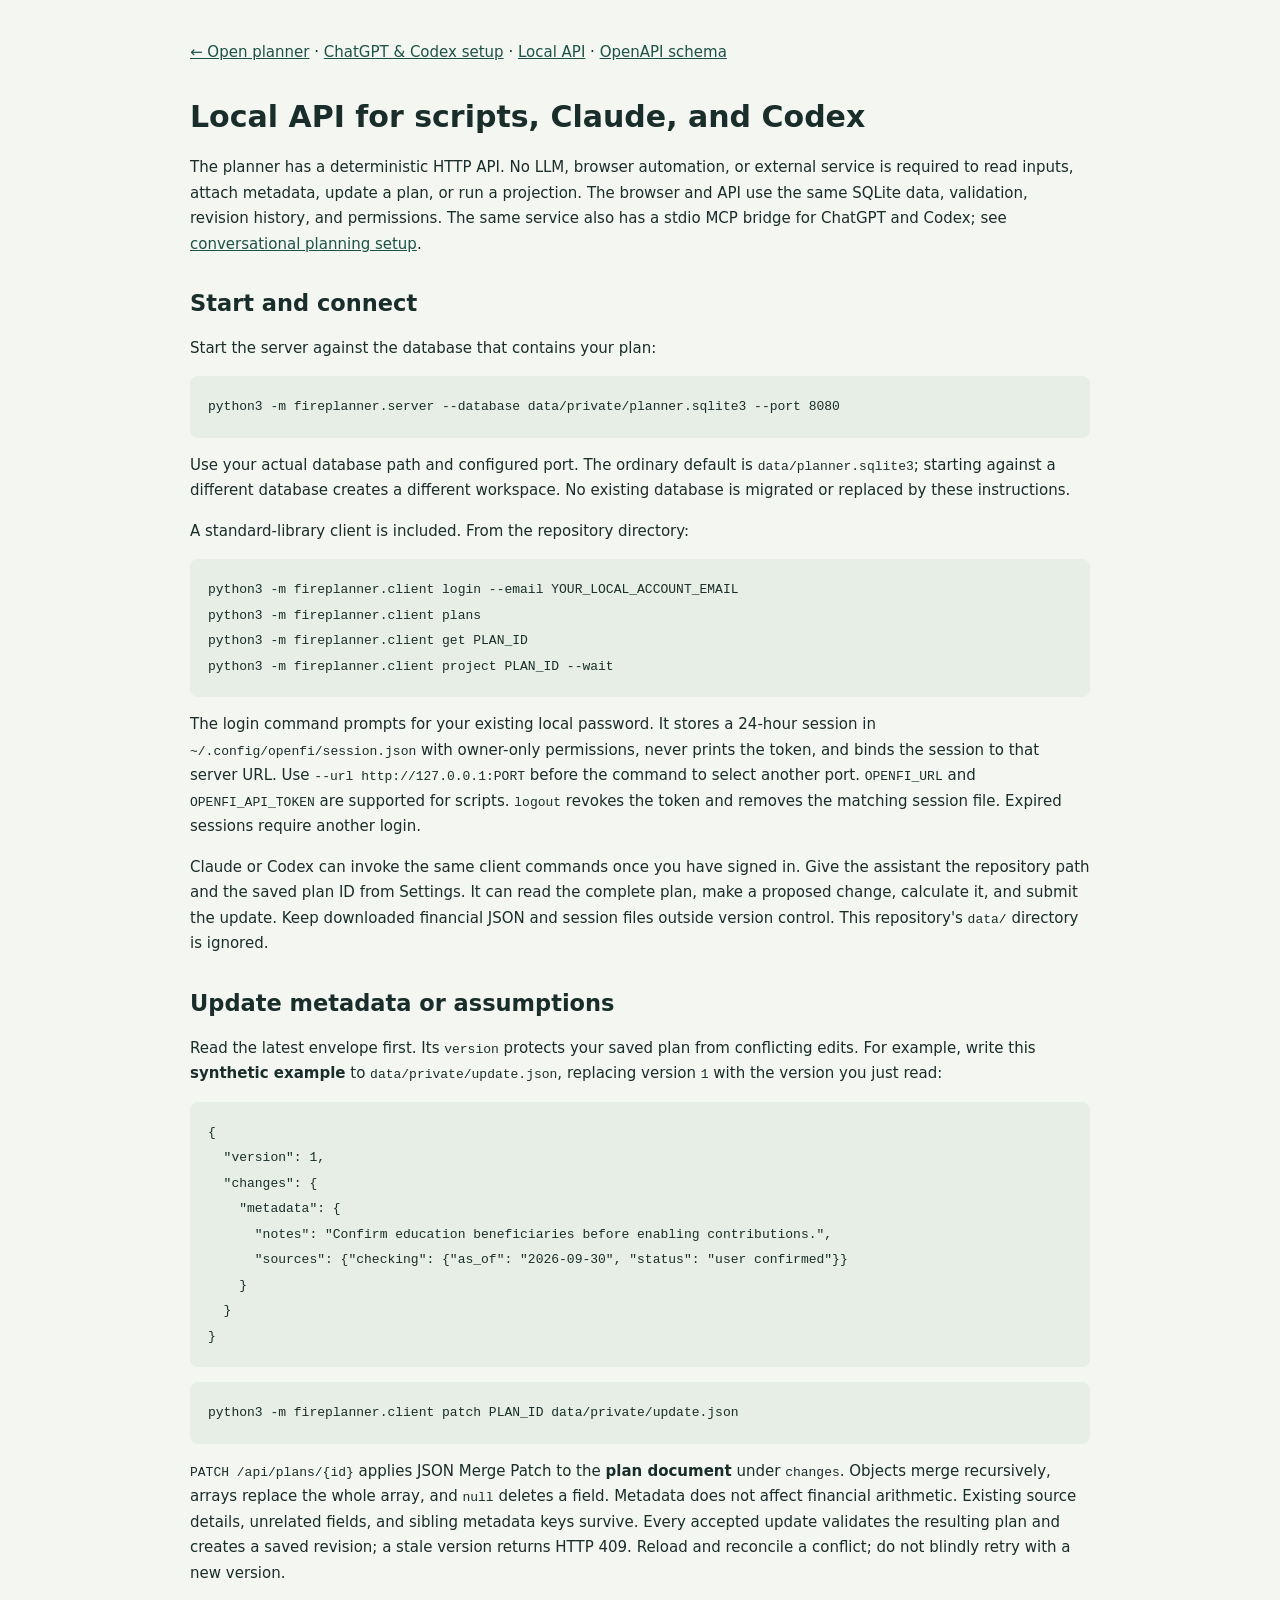
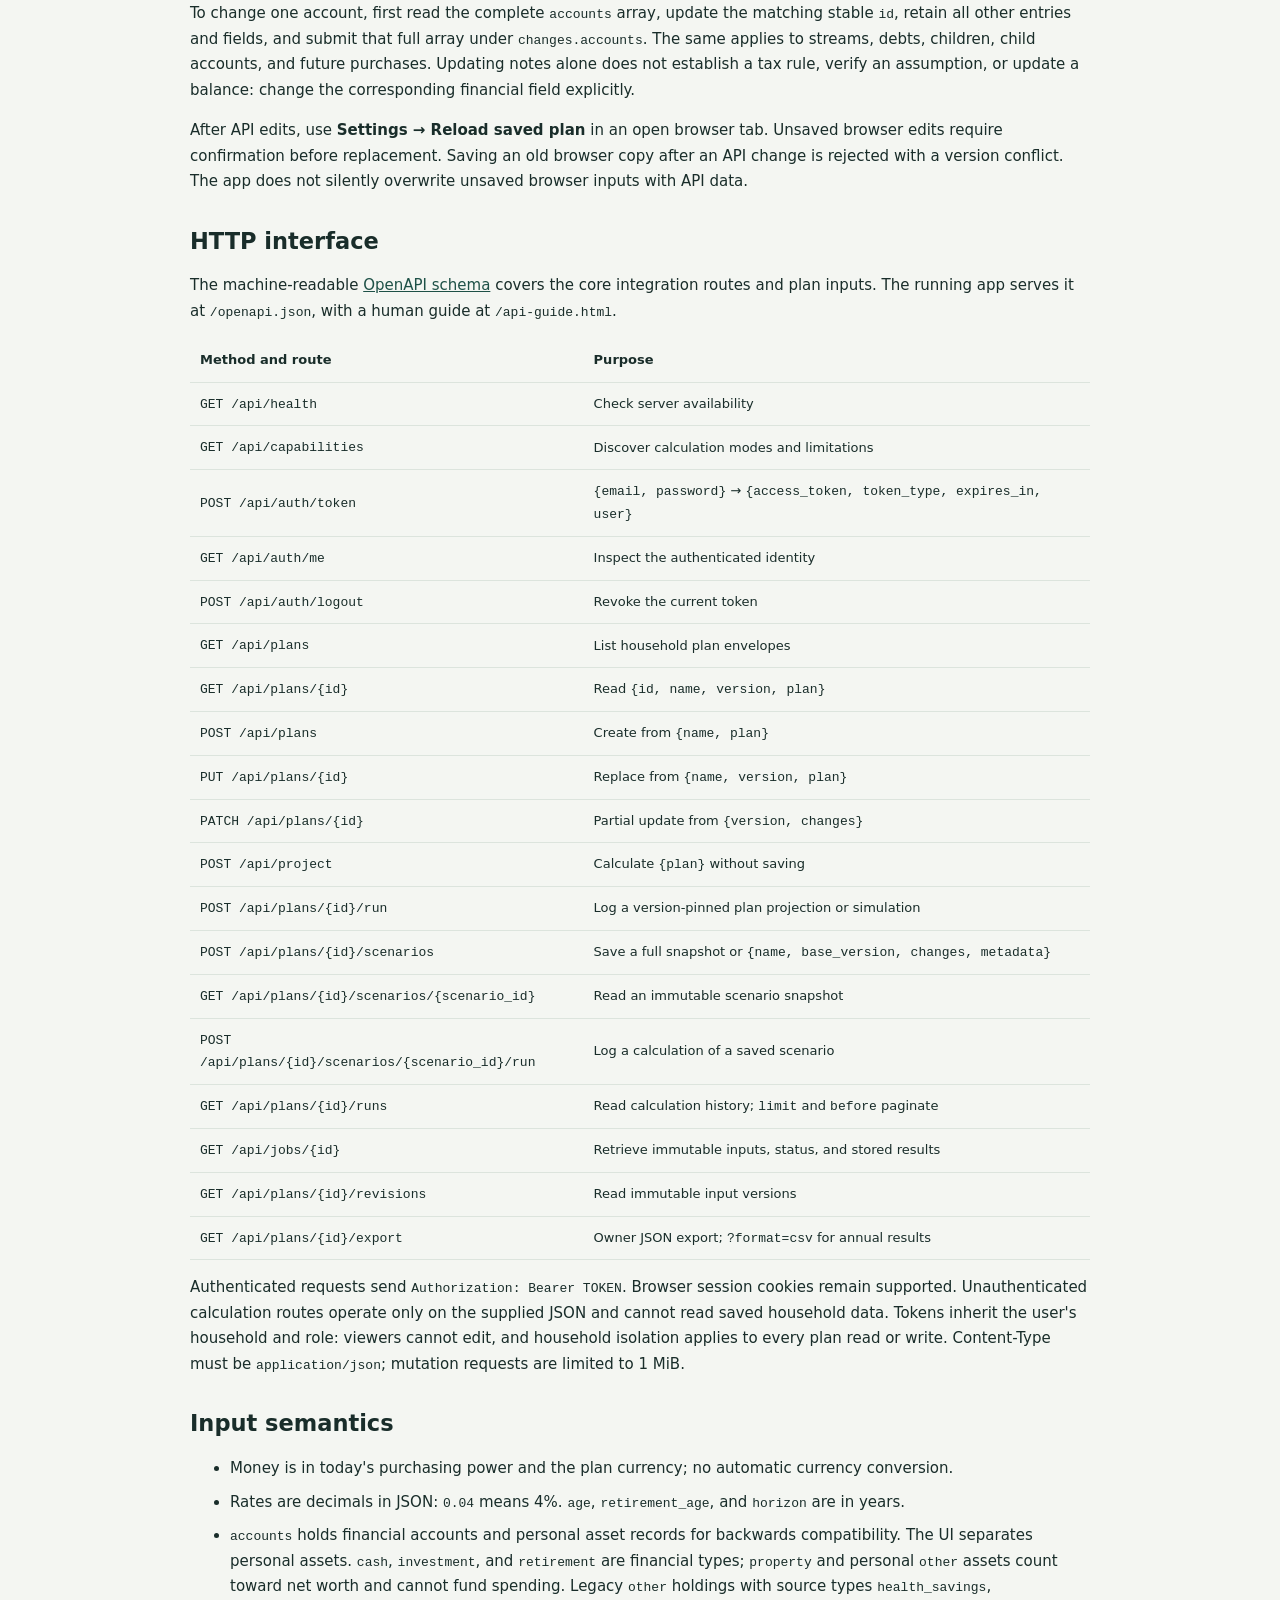
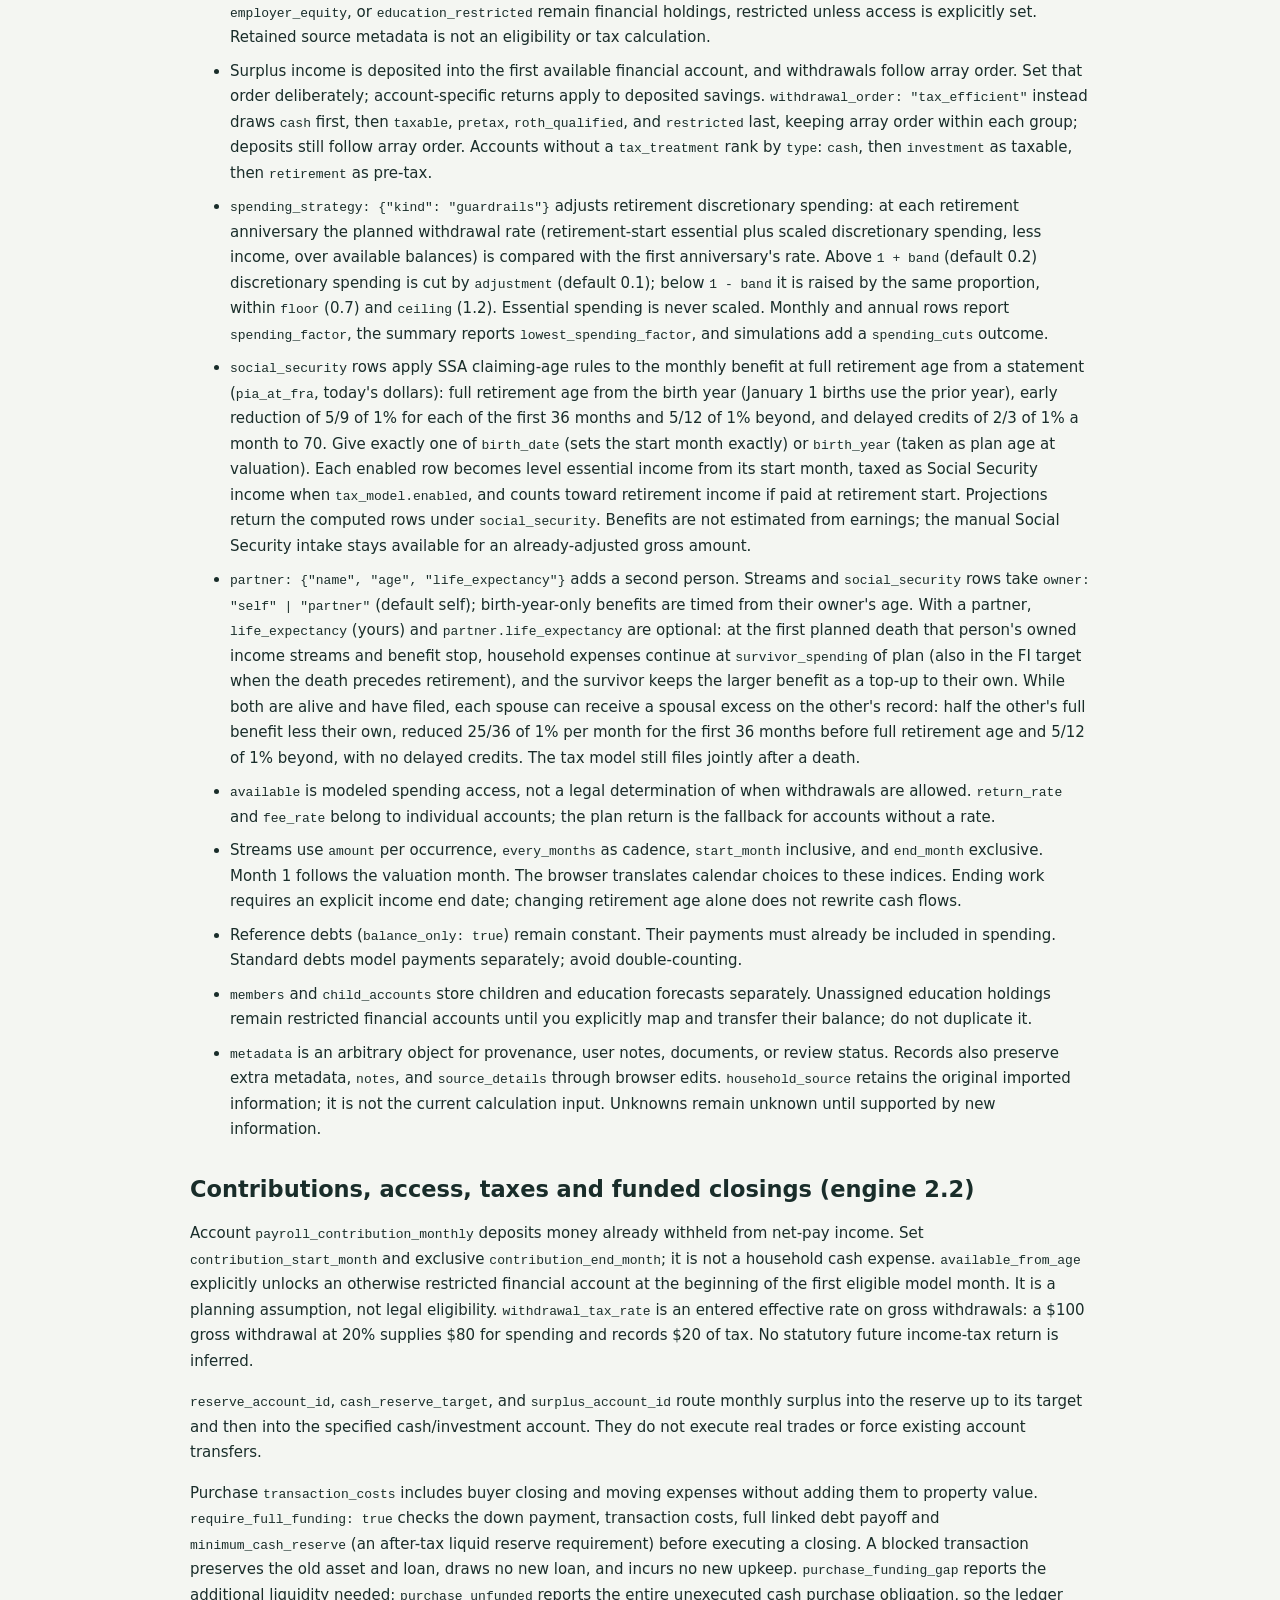
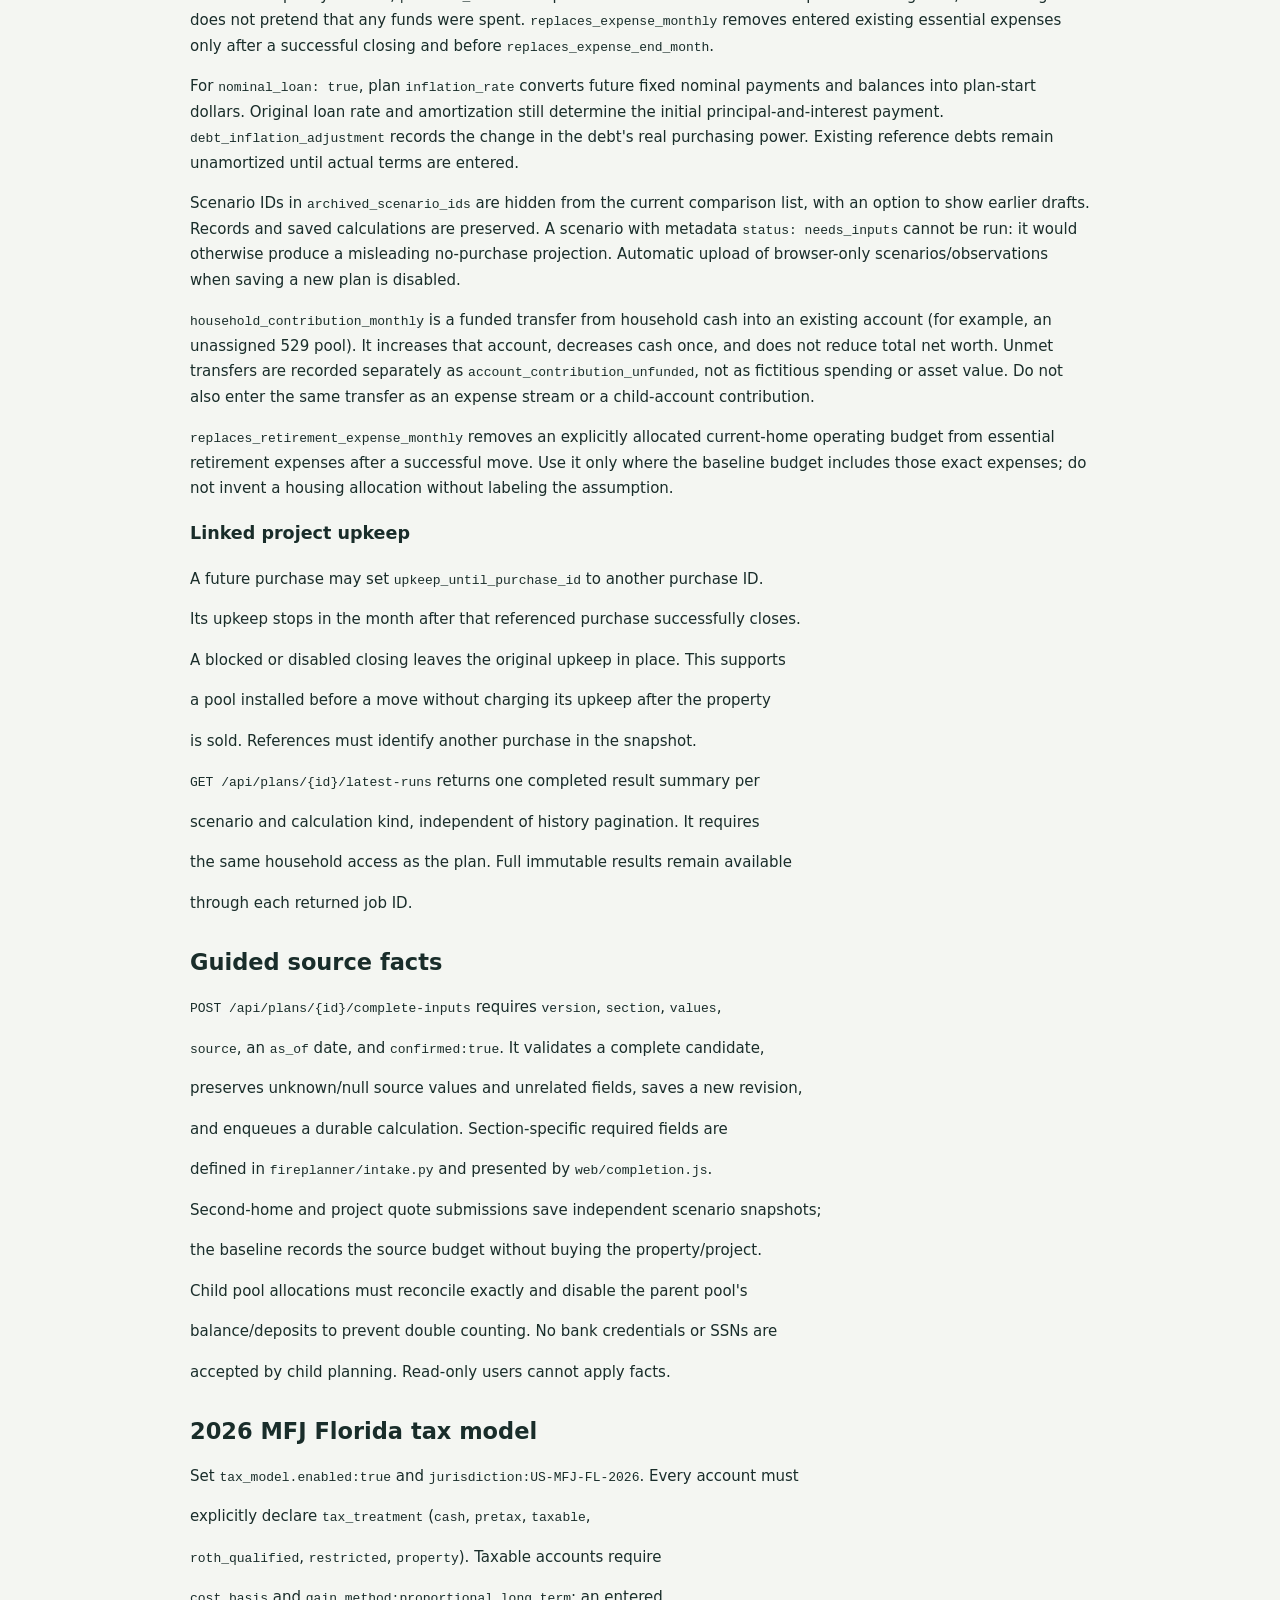
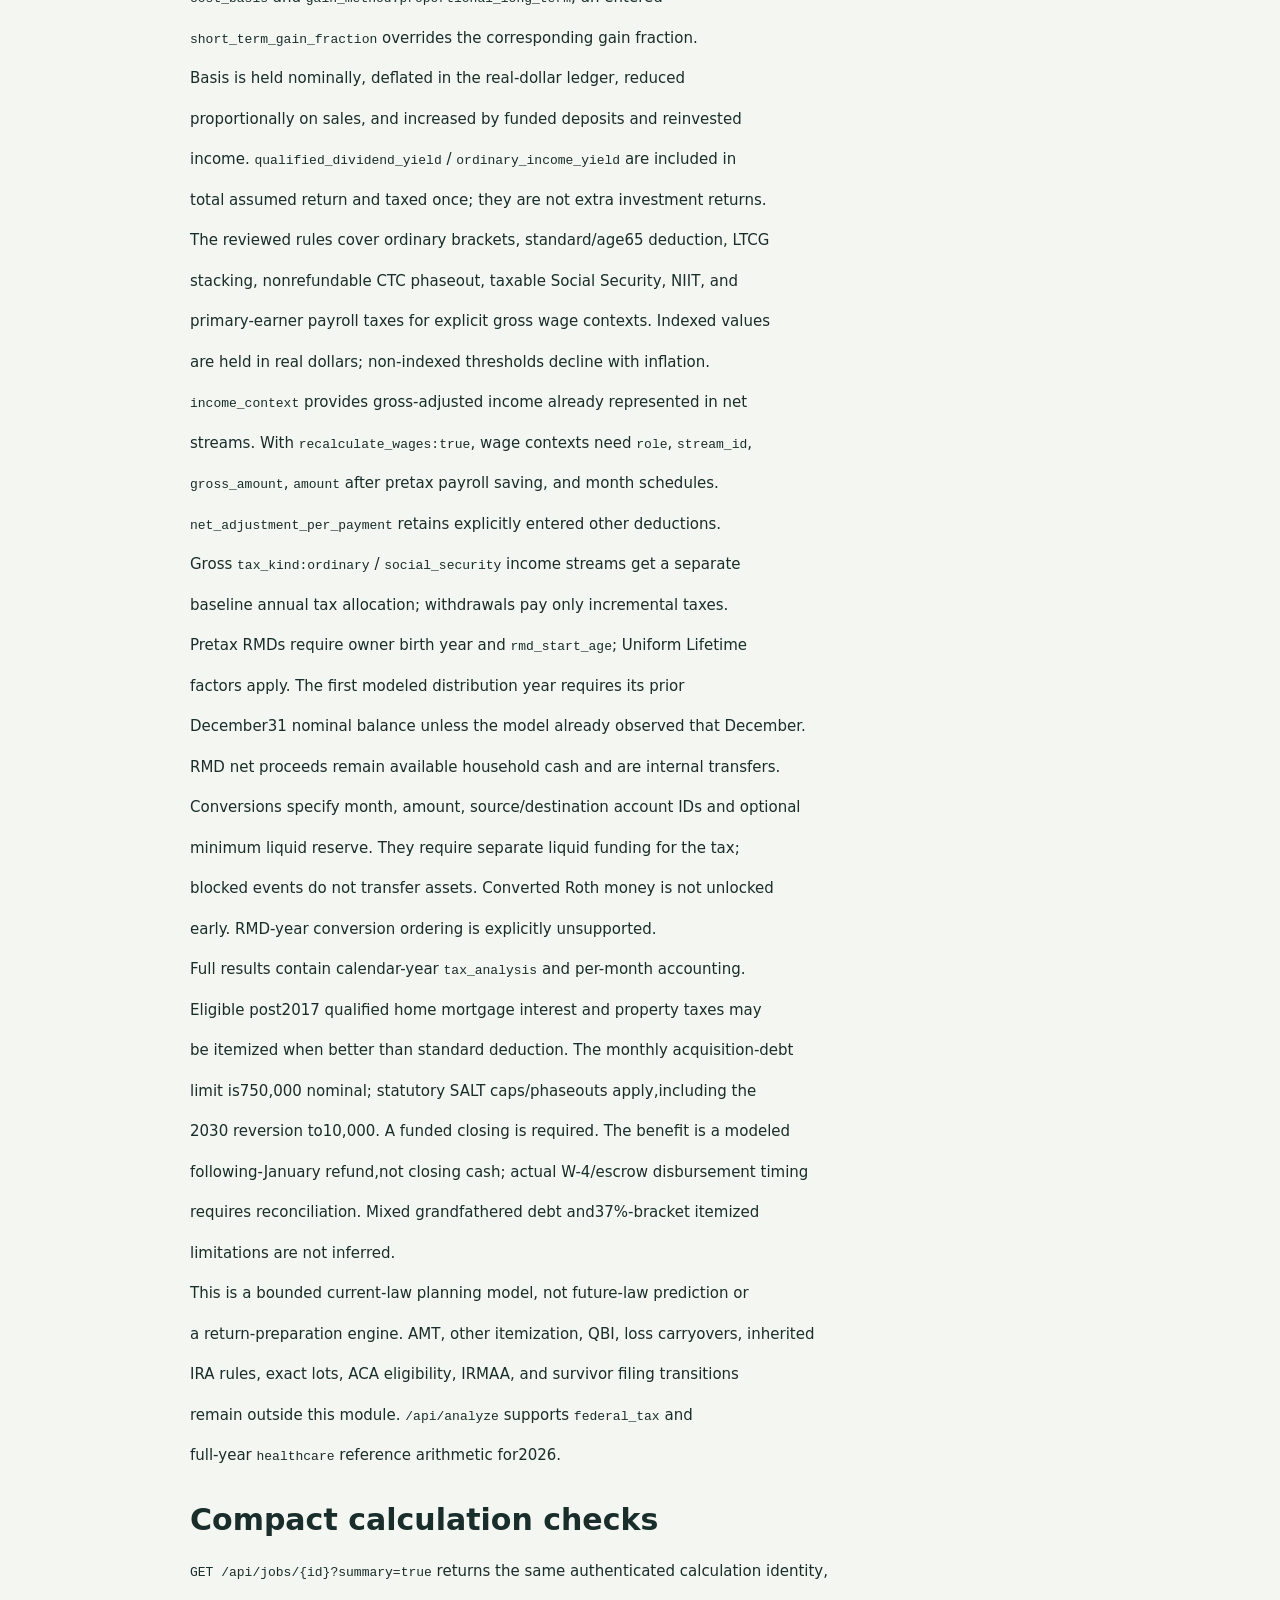
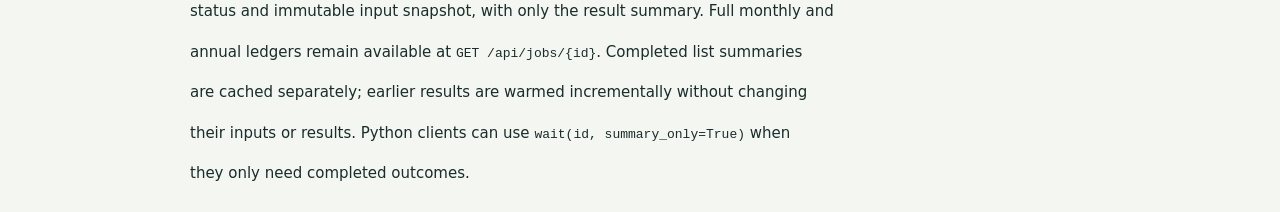
==== commit 3e1a87b1: "Merge pull request #11 from joekleinsorge/port/partner Plan for couples with survivor spending and s" ====
--- a/web/api-guide.html
+++ b/web/api-guide.html
@@ -9,4 +9,4 @@
       &quot;sources&quot;: {&quot;checking&quot;: {&quot;as_of&quot;: &quot;2026-09-30&quot;, &quot;status&quot;: &quot;user confirmed&quot;}}
     }
   }
-}</code></pre><pre><code>python3 -m fireplanner.client patch PLAN_ID data/private/update.json</code></pre><p><code>PATCH /api/plans/{id}</code> applies JSON Merge Patch to the <strong>plan document</strong> under <code>changes</code>. Objects merge recursively, arrays replace the whole array, and <code>null</code> deletes a field. Metadata does not affect financial arithmetic. Existing source details, unrelated fields, and sibling metadata keys survive. Every accepted update validates the resulting plan and creates a saved revision; a stale version returns HTTP 409. Reload and reconcile a conflict; do not blindly retry with a new version.</p><p>To change one account, first read the complete <code>accounts</code> array, update the matching stable <code>id</code>, retain all other entries and fields, and submit that full array under <code>changes.accounts</code>. The same applies to streams, debts, children, child accounts, and future purchases. Updating notes alone does not establish a tax rule, verify an assumption, or update a balance: change the corresponding financial field explicitly.</p><p>After API edits, use <strong>Settings → Reload saved plan</strong> in an open browser tab. Unsaved browser edits require confirmation before replacement. Saving an old browser copy after an API change is rejected with a version conflict. The app does not silently overwrite unsaved browser inputs with API data.</p><h2>HTTP interface</h2><p>The machine-readable <a href="/openapi.json">OpenAPI schema</a> covers the core integration routes and plan inputs. The running app serves it at <code>/openapi.json</code>, with a human guide at <code>/api-guide.html</code>.</p><div class="table-scroll"><table><tr><th>Method and route</th><th>Purpose</th></tr><tr><td><code>GET /api/health</code></td><td>Check server availability</td></tr><tr><td><code>GET /api/capabilities</code></td><td>Discover calculation modes and limitations</td></tr><tr><td><code>POST /api/auth/token</code></td><td><code>{email, password}</code> → <code>{access_token, token_type, expires_in, user}</code></td></tr><tr><td><code>GET /api/auth/me</code></td><td>Inspect the authenticated identity</td></tr><tr><td><code>POST /api/auth/logout</code></td><td>Revoke the current token</td></tr><tr><td><code>GET /api/plans</code></td><td>List household plan envelopes</td></tr><tr><td><code>GET /api/plans/{id}</code></td><td>Read <code>{id, name, version, plan}</code></td></tr><tr><td><code>POST /api/plans</code></td><td>Create from <code>{name, plan}</code></td></tr><tr><td><code>PUT /api/plans/{id}</code></td><td>Replace from <code>{name, version, plan}</code></td></tr><tr><td><code>PATCH /api/plans/{id}</code></td><td>Partial update from <code>{version, changes}</code></td></tr><tr><td><code>POST /api/project</code></td><td>Calculate <code>{plan}</code> without saving</td></tr><tr><td><code>POST /api/plans/{id}/run</code></td><td>Log a version-pinned plan projection or simulation</td></tr><tr><td><code>POST /api/plans/{id}/scenarios</code></td><td>Save a full snapshot or <code>{name, base_version, changes, metadata}</code></td></tr><tr><td><code>GET /api/plans/{id}/scenarios/{scenario_id}</code></td><td>Read an immutable scenario snapshot</td></tr><tr><td><code>POST /api/plans/{id}/scenarios/{scenario_id}/run</code></td><td>Log a calculation of a saved scenario</td></tr><tr><td><code>GET /api/plans/{id}/runs</code></td><td>Read calculation history; <code>limit</code> and <code>before</code> paginate</td></tr><tr><td><code>GET /api/jobs/{id}</code></td><td>Retrieve immutable inputs, status, and stored results</td></tr><tr><td><code>GET /api/plans/{id}/revisions</code></td><td>Read immutable input versions</td></tr><tr><td><code>GET /api/plans/{id}/export</code></td><td>Owner JSON export; <code>?format=csv</code> for annual results</td></tr></table></div><p>Authenticated requests send <code>Authorization: Bearer TOKEN</code>. Browser session cookies remain supported. Unauthenticated calculation routes operate only on the supplied JSON and cannot read saved household data. Tokens inherit the user&#x27;s household and role: viewers cannot edit, and household isolation applies to every plan read or write. Content-Type must be <code>application/json</code>; mutation requests are limited to 1 MiB.</p><h2>Input semantics</h2><ul><li>Money is in today&#x27;s purchasing power and the plan currency; no automatic currency conversion.</li><li>Rates are decimals in JSON: <code>0.04</code> means 4%. <code>age</code>, <code>retirement_age</code>, and <code>horizon</code> are in years.</li><li><code>accounts</code> holds financial accounts and personal asset records for backwards compatibility. The UI separates personal assets. <code>cash</code>, <code>investment</code>, and <code>retirement</code> are financial types; <code>property</code> and personal <code>other</code> assets count toward net worth and cannot fund spending. Legacy <code>other</code> holdings with source types <code>health_savings</code>, <code>employer_equity</code>, or <code>education_restricted</code> remain financial holdings, restricted unless access is explicitly set. Retained source metadata is not an eligibility or tax calculation.</li><li>Surplus income is deposited into the first available financial account, and withdrawals follow array order. Set that order deliberately; account-specific returns apply to deposited savings. <code>withdrawal_order: &quot;tax_efficient&quot;</code> instead draws <code>cash</code> first, then <code>taxable</code>, <code>pretax</code>, <code>roth_qualified</code>, and <code>restricted</code> last, keeping array order within each group; deposits still follow array order. Accounts without a <code>tax_treatment</code> rank by <code>type</code>: <code>cash</code>, then <code>investment</code> as taxable, then <code>retirement</code> as pre-tax.</li><li><code>spending_strategy: {&quot;kind&quot;: &quot;guardrails&quot;}</code> adjusts retirement discretionary spending: at each retirement anniversary the planned withdrawal rate (retirement-start essential plus scaled discretionary spending, less income, over available balances) is compared with the first anniversary&#x27;s rate. Above <code>1 + band</code> (default 0.2) discretionary spending is cut by <code>adjustment</code> (default 0.1); below <code>1 - band</code> it is raised by the same proportion, within <code>floor</code> (0.7) and <code>ceiling</code> (1.2). Essential spending is never scaled. Monthly and annual rows report <code>spending_factor</code>, the summary reports <code>lowest_spending_factor</code>, and simulations add a <code>spending_cuts</code> outcome.</li><li><code>social_security</code> rows apply SSA claiming-age rules to the monthly benefit at full retirement age from a statement (<code>pia_at_fra</code>, today&#x27;s dollars): full retirement age from the birth year (January 1 births use the prior year), early reduction of 5/9 of 1% for each of the first 36 months and 5/12 of 1% beyond, and delayed credits of 2/3 of 1% a month to 70. Give exactly one of <code>birth_date</code> (sets the start month exactly) or <code>birth_year</code> (taken as plan age at valuation). Each enabled row becomes level essential income from its start month, taxed as Social Security income when <code>tax_model.enabled</code>, and counts toward retirement income if paid at retirement start. Projections return the computed rows under <code>social_security</code>. Benefits are not estimated from earnings; the manual Social Security intake stays available for an already-adjusted gross amount.</li><li><code>available</code> is modeled spending access, not a legal determination of when withdrawals are allowed. <code>return_rate</code> and <code>fee_rate</code> belong to individual accounts; the plan return is the fallback for accounts without a rate.</li><li>Streams use <code>amount</code> per occurrence, <code>every_months</code> as cadence, <code>start_month</code> inclusive, and <code>end_month</code> exclusive. Month 1 follows the valuation month. The browser translates calendar choices to these indices. Ending work requires an explicit income end date; changing retirement age alone does not rewrite cash flows.</li><li>Reference debts (<code>balance_only: true</code>) remain constant. Their payments must already be included in spending. Standard debts model payments separately; avoid double-counting.</li><li><code>members</code> and <code>child_accounts</code> store children and education forecasts separately. Unassigned education holdings remain restricted financial accounts until you explicitly map and transfer their balance; do not duplicate it.</li><li><code>metadata</code> is an arbitrary object for provenance, user notes, documents, or review status. Records also preserve extra metadata, <code>notes</code>, and <code>source_details</code> through browser edits. <code>household_source</code> retains the original imported information; it is not the current calculation input. Unknowns remain unknown until supported by new information.</li></ul><h2>Contributions, access, taxes and funded closings (engine 2.2)</h2><p>Account <code>payroll_contribution_monthly</code> deposits money already withheld from net-pay income. Set <code>contribution_start_month</code> and exclusive <code>contribution_end_month</code>; it is not a household cash expense. <code>available_from_age</code> explicitly unlocks an otherwise restricted financial account at the beginning of the first eligible model month. It is a planning assumption, not legal eligibility. <code>withdrawal_tax_rate</code> is an entered effective rate on gross withdrawals: a $100 gross withdrawal at 20% supplies $80 for spending and records $20 of tax. No statutory future income-tax return is inferred.</p><p><code>reserve_account_id</code>, <code>cash_reserve_target</code>, and <code>surplus_account_id</code> route monthly surplus into the reserve up to its target and then into the specified cash/investment account. They do not execute real trades or force existing account transfers.</p><p>Purchase <code>transaction_costs</code> includes buyer closing and moving expenses without adding them to property value. <code>require_full_funding: true</code> checks the down payment, transaction costs, full linked debt payoff and <code>minimum_cash_reserve</code> (an after-tax liquid reserve requirement) before executing a closing. A blocked transaction preserves the old asset and loan, draws no new loan, and incurs no new upkeep. <code>purchase_funding_gap</code> reports the additional liquidity needed; <code>purchase_unfunded</code> reports the entire unexecuted cash purchase obligation, so the ledger does not pretend that any funds were spent. <code>replaces_expense_monthly</code> removes entered existing essential expenses only after a successful closing and before <code>replaces_expense_end_month</code>.</p><p>For <code>nominal_loan: true</code>, plan <code>inflation_rate</code> converts future fixed nominal payments and balances into plan-start dollars. Original loan rate and amortization still determine the initial principal-and-interest payment. <code>debt_inflation_adjustment</code> records the change in the debt&#x27;s real purchasing power. Existing reference debts remain unamortized until actual terms are entered.</p><p>Scenario IDs in <code>archived_scenario_ids</code> are hidden from the current comparison list, with an option to show earlier drafts. Records and saved calculations are preserved. A scenario with metadata <code>status: needs_inputs</code> cannot be run: it would otherwise produce a misleading no-purchase projection. Automatic upload of browser-only scenarios/observations when saving a new plan is disabled.</p><p><code>household_contribution_monthly</code> is a funded transfer from household cash into an existing account (for example, an unassigned 529 pool). It increases that account, decreases cash once, and does not reduce total net worth. Unmet transfers are recorded separately as <code>account_contribution_unfunded</code>, not as fictitious spending or asset value. Do not also enter the same transfer as an expense stream or a child-account contribution.</p><p><code>replaces_retirement_expense_monthly</code> removes an explicitly allocated current-home operating budget from essential retirement expenses after a successful move. Use it only where the baseline budget includes those exact expenses; do not invent a housing allocation without labeling the assumption.</p><h3>Linked project upkeep</h3><p>A future purchase may set <code>upkeep_until_purchase_id</code> to another purchase ID.</p><p>Its upkeep stops in the month after that referenced purchase successfully closes.</p><p>A blocked or disabled closing leaves the original upkeep in place. This supports</p><p>a pool installed before a move without charging its upkeep after the property</p><p>is sold. References must identify another purchase in the snapshot.</p><p><code>GET /api/plans/{id}/latest-runs</code> returns one completed result summary per</p><p>scenario and calculation kind, independent of history pagination. It requires</p><p>the same household access as the plan. Full immutable results remain available</p><p>through each returned job ID.</p><h2>Guided source facts</h2><p><code>POST /api/plans/{id}/complete-inputs</code> requires <code>version</code>, <code>section</code>, <code>values</code>,</p><p><code>source</code>, an <code>as_of</code> date, and <code>confirmed:true</code>. It validates a complete candidate,</p><p>preserves unknown/null source values and unrelated fields, saves a new revision,</p><p>and enqueues a durable calculation. Section-specific required fields are</p><p>defined in <code>fireplanner/intake.py</code> and presented by <code>web/completion.js</code>.</p><p>Second-home and project quote submissions save independent scenario snapshots;</p><p>the baseline records the source budget without buying the property/project.</p><p>Child pool allocations must reconcile exactly and disable the parent pool&#x27;s</p><p>balance/deposits to prevent double counting. No bank credentials or SSNs are</p><p>accepted by child planning. Read-only users cannot apply facts.</p><h2>2026 MFJ Florida tax model</h2><p>Set <code>tax_model.enabled:true</code> and <code>jurisdiction:US-MFJ-FL-2026</code>. Every account must</p><p>explicitly declare <code>tax_treatment</code> (<code>cash</code>, <code>pretax</code>, <code>taxable</code>,</p><p><code>roth_qualified</code>, <code>restricted</code>, <code>property</code>). Taxable accounts require</p><p><code>cost_basis</code> and <code>gain_method:proportional_long_term</code>; an entered</p><p><code>short_term_gain_fraction</code> overrides the corresponding gain fraction.</p><p>Basis is held nominally, deflated in the real-dollar ledger, reduced</p><p>proportionally on sales, and increased by funded deposits and reinvested</p><p>income. <code>qualified_dividend_yield</code> / <code>ordinary_income_yield</code> are included in</p><p>total assumed return and taxed once; they are not extra investment returns.</p><p>The reviewed rules cover ordinary brackets, standard/age65 deduction, LTCG</p><p>stacking, nonrefundable CTC phaseout, taxable Social Security, NIIT, and</p><p>primary-earner payroll taxes for explicit gross wage contexts. Indexed values</p><p>are held in real dollars; non-indexed thresholds decline with inflation.</p><p><code>income_context</code> provides gross-adjusted income already represented in net</p><p>streams. With <code>recalculate_wages:true</code>, wage contexts need <code>role</code>, <code>stream_id</code>,</p><p><code>gross_amount</code>, <code>amount</code> after pretax payroll saving, and month schedules.</p><p><code>net_adjustment_per_payment</code> retains explicitly entered other deductions.</p><p>Gross <code>tax_kind:ordinary</code> / <code>social_security</code> income streams get a separate</p><p>baseline annual tax allocation; withdrawals pay only incremental taxes.</p><p>Pretax RMDs require owner birth year and <code>rmd_start_age</code>; Uniform Lifetime</p><p>factors apply. The first modeled distribution year requires its prior</p><p>December31 nominal balance unless the model already observed that December.</p><p>RMD net proceeds remain available household cash and are internal transfers.</p><p>Conversions specify month, amount, source/destination account IDs and optional</p><p>minimum liquid reserve. They require separate liquid funding for the tax;</p><p>blocked events do not transfer assets. Converted Roth money is not unlocked</p><p>early. RMD-year conversion ordering is explicitly unsupported.</p><p>Full results contain calendar-year <code>tax_analysis</code> and per-month accounting.</p><p>Eligible post2017 qualified home mortgage interest and property taxes may</p><p>be itemized when better than standard deduction. The monthly acquisition-debt</p><p>limit is750,000 nominal; statutory SALT caps/phaseouts apply,including the</p><p>2030 reversion to10,000. A funded closing is required. The benefit is a modeled</p><p>following-January refund,not closing cash; actual W-4/escrow disbursement timing</p><p>requires reconciliation. Mixed grandfathered debt and37%-bracket itemized</p><p>limitations are not inferred.</p><p>This is a bounded current-law planning model, not future-law prediction or</p><p>a return-preparation engine. AMT, other itemization, QBI, loss carryovers, inherited</p><p>IRA rules, exact lots, ACA eligibility, IRMAA, and survivor filing transitions</p><p>remain outside this module. <code>/api/analyze</code> supports <code>federal_tax</code> and</p><p>full-year <code>healthcare</code> reference arithmetic for2026.</p><h1>Compact calculation checks</h1><p><code>GET /api/jobs/{id}?summary=true</code> returns the same authenticated calculation identity,</p><p>status and immutable input snapshot, with only the result summary. Full monthly and</p><p>annual ledgers remain available at <code>GET /api/jobs/{id}</code>. Completed list summaries</p><p>are cached separately; earlier results are warmed incrementally without changing</p><p>their inputs or results. Python clients can use <code>wait(id, summary_only=True)</code> when</p><p>they only need completed outcomes.</p></body></html>+}</code></pre><pre><code>python3 -m fireplanner.client patch PLAN_ID data/private/update.json</code></pre><p><code>PATCH /api/plans/{id}</code> applies JSON Merge Patch to the <strong>plan document</strong> under <code>changes</code>. Objects merge recursively, arrays replace the whole array, and <code>null</code> deletes a field. Metadata does not affect financial arithmetic. Existing source details, unrelated fields, and sibling metadata keys survive. Every accepted update validates the resulting plan and creates a saved revision; a stale version returns HTTP 409. Reload and reconcile a conflict; do not blindly retry with a new version.</p><p>To change one account, first read the complete <code>accounts</code> array, update the matching stable <code>id</code>, retain all other entries and fields, and submit that full array under <code>changes.accounts</code>. The same applies to streams, debts, children, child accounts, and future purchases. Updating notes alone does not establish a tax rule, verify an assumption, or update a balance: change the corresponding financial field explicitly.</p><p>After API edits, use <strong>Settings → Reload saved plan</strong> in an open browser tab. Unsaved browser edits require confirmation before replacement. Saving an old browser copy after an API change is rejected with a version conflict. The app does not silently overwrite unsaved browser inputs with API data.</p><h2>HTTP interface</h2><p>The machine-readable <a href="/openapi.json">OpenAPI schema</a> covers the core integration routes and plan inputs. The running app serves it at <code>/openapi.json</code>, with a human guide at <code>/api-guide.html</code>.</p><div class="table-scroll"><table><tr><th>Method and route</th><th>Purpose</th></tr><tr><td><code>GET /api/health</code></td><td>Check server availability</td></tr><tr><td><code>GET /api/capabilities</code></td><td>Discover calculation modes and limitations</td></tr><tr><td><code>POST /api/auth/token</code></td><td><code>{email, password}</code> → <code>{access_token, token_type, expires_in, user}</code></td></tr><tr><td><code>GET /api/auth/me</code></td><td>Inspect the authenticated identity</td></tr><tr><td><code>POST /api/auth/logout</code></td><td>Revoke the current token</td></tr><tr><td><code>GET /api/plans</code></td><td>List household plan envelopes</td></tr><tr><td><code>GET /api/plans/{id}</code></td><td>Read <code>{id, name, version, plan}</code></td></tr><tr><td><code>POST /api/plans</code></td><td>Create from <code>{name, plan}</code></td></tr><tr><td><code>PUT /api/plans/{id}</code></td><td>Replace from <code>{name, version, plan}</code></td></tr><tr><td><code>PATCH /api/plans/{id}</code></td><td>Partial update from <code>{version, changes}</code></td></tr><tr><td><code>POST /api/project</code></td><td>Calculate <code>{plan}</code> without saving</td></tr><tr><td><code>POST /api/plans/{id}/run</code></td><td>Log a version-pinned plan projection or simulation</td></tr><tr><td><code>POST /api/plans/{id}/scenarios</code></td><td>Save a full snapshot or <code>{name, base_version, changes, metadata}</code></td></tr><tr><td><code>GET /api/plans/{id}/scenarios/{scenario_id}</code></td><td>Read an immutable scenario snapshot</td></tr><tr><td><code>POST /api/plans/{id}/scenarios/{scenario_id}/run</code></td><td>Log a calculation of a saved scenario</td></tr><tr><td><code>GET /api/plans/{id}/runs</code></td><td>Read calculation history; <code>limit</code> and <code>before</code> paginate</td></tr><tr><td><code>GET /api/jobs/{id}</code></td><td>Retrieve immutable inputs, status, and stored results</td></tr><tr><td><code>GET /api/plans/{id}/revisions</code></td><td>Read immutable input versions</td></tr><tr><td><code>GET /api/plans/{id}/export</code></td><td>Owner JSON export; <code>?format=csv</code> for annual results</td></tr></table></div><p>Authenticated requests send <code>Authorization: Bearer TOKEN</code>. Browser session cookies remain supported. Unauthenticated calculation routes operate only on the supplied JSON and cannot read saved household data. Tokens inherit the user&#x27;s household and role: viewers cannot edit, and household isolation applies to every plan read or write. Content-Type must be <code>application/json</code>; mutation requests are limited to 1 MiB.</p><h2>Input semantics</h2><ul><li>Money is in today&#x27;s purchasing power and the plan currency; no automatic currency conversion.</li><li>Rates are decimals in JSON: <code>0.04</code> means 4%. <code>age</code>, <code>retirement_age</code>, and <code>horizon</code> are in years.</li><li><code>accounts</code> holds financial accounts and personal asset records for backwards compatibility. The UI separates personal assets. <code>cash</code>, <code>investment</code>, and <code>retirement</code> are financial types; <code>property</code> and personal <code>other</code> assets count toward net worth and cannot fund spending. Legacy <code>other</code> holdings with source types <code>health_savings</code>, <code>employer_equity</code>, or <code>education_restricted</code> remain financial holdings, restricted unless access is explicitly set. Retained source metadata is not an eligibility or tax calculation.</li><li>Surplus income is deposited into the first available financial account, and withdrawals follow array order. Set that order deliberately; account-specific returns apply to deposited savings. <code>withdrawal_order: &quot;tax_efficient&quot;</code> instead draws <code>cash</code> first, then <code>taxable</code>, <code>pretax</code>, <code>roth_qualified</code>, and <code>restricted</code> last, keeping array order within each group; deposits still follow array order. Accounts without a <code>tax_treatment</code> rank by <code>type</code>: <code>cash</code>, then <code>investment</code> as taxable, then <code>retirement</code> as pre-tax.</li><li><code>spending_strategy: {&quot;kind&quot;: &quot;guardrails&quot;}</code> adjusts retirement discretionary spending: at each retirement anniversary the planned withdrawal rate (retirement-start essential plus scaled discretionary spending, less income, over available balances) is compared with the first anniversary&#x27;s rate. Above <code>1 + band</code> (default 0.2) discretionary spending is cut by <code>adjustment</code> (default 0.1); below <code>1 - band</code> it is raised by the same proportion, within <code>floor</code> (0.7) and <code>ceiling</code> (1.2). Essential spending is never scaled. Monthly and annual rows report <code>spending_factor</code>, the summary reports <code>lowest_spending_factor</code>, and simulations add a <code>spending_cuts</code> outcome.</li><li><code>social_security</code> rows apply SSA claiming-age rules to the monthly benefit at full retirement age from a statement (<code>pia_at_fra</code>, today&#x27;s dollars): full retirement age from the birth year (January 1 births use the prior year), early reduction of 5/9 of 1% for each of the first 36 months and 5/12 of 1% beyond, and delayed credits of 2/3 of 1% a month to 70. Give exactly one of <code>birth_date</code> (sets the start month exactly) or <code>birth_year</code> (taken as plan age at valuation). Each enabled row becomes level essential income from its start month, taxed as Social Security income when <code>tax_model.enabled</code>, and counts toward retirement income if paid at retirement start. Projections return the computed rows under <code>social_security</code>. Benefits are not estimated from earnings; the manual Social Security intake stays available for an already-adjusted gross amount.</li><li><code>partner: {&quot;name&quot;, &quot;age&quot;, &quot;life_expectancy&quot;}</code> adds a second person. Streams and <code>social_security</code> rows take <code>owner: &quot;self&quot; | &quot;partner&quot;</code> (default self); birth-year-only benefits are timed from their owner&#x27;s age. With a partner, <code>life_expectancy</code> (yours) and <code>partner.life_expectancy</code> are optional: at the first planned death that person&#x27;s owned income streams and benefit stop, household expenses continue at <code>survivor_spending</code> of plan (also in the FI target when the death precedes retirement), and the survivor keeps the larger benefit as a top-up to their own. While both are alive and have filed, each spouse can receive a spousal excess on the other&#x27;s record: half the other&#x27;s full benefit less their own, reduced 25/36 of 1% per month for the first 36 months before full retirement age and 5/12 of 1% beyond, with no delayed credits. The tax model still files jointly after a death.</li><li><code>available</code> is modeled spending access, not a legal determination of when withdrawals are allowed. <code>return_rate</code> and <code>fee_rate</code> belong to individual accounts; the plan return is the fallback for accounts without a rate.</li><li>Streams use <code>amount</code> per occurrence, <code>every_months</code> as cadence, <code>start_month</code> inclusive, and <code>end_month</code> exclusive. Month 1 follows the valuation month. The browser translates calendar choices to these indices. Ending work requires an explicit income end date; changing retirement age alone does not rewrite cash flows.</li><li>Reference debts (<code>balance_only: true</code>) remain constant. Their payments must already be included in spending. Standard debts model payments separately; avoid double-counting.</li><li><code>members</code> and <code>child_accounts</code> store children and education forecasts separately. Unassigned education holdings remain restricted financial accounts until you explicitly map and transfer their balance; do not duplicate it.</li><li><code>metadata</code> is an arbitrary object for provenance, user notes, documents, or review status. Records also preserve extra metadata, <code>notes</code>, and <code>source_details</code> through browser edits. <code>household_source</code> retains the original imported information; it is not the current calculation input. Unknowns remain unknown until supported by new information.</li></ul><h2>Contributions, access, taxes and funded closings (engine 2.2)</h2><p>Account <code>payroll_contribution_monthly</code> deposits money already withheld from net-pay income. Set <code>contribution_start_month</code> and exclusive <code>contribution_end_month</code>; it is not a household cash expense. <code>available_from_age</code> explicitly unlocks an otherwise restricted financial account at the beginning of the first eligible model month. It is a planning assumption, not legal eligibility. <code>withdrawal_tax_rate</code> is an entered effective rate on gross withdrawals: a $100 gross withdrawal at 20% supplies $80 for spending and records $20 of tax. No statutory future income-tax return is inferred.</p><p><code>reserve_account_id</code>, <code>cash_reserve_target</code>, and <code>surplus_account_id</code> route monthly surplus into the reserve up to its target and then into the specified cash/investment account. They do not execute real trades or force existing account transfers.</p><p>Purchase <code>transaction_costs</code> includes buyer closing and moving expenses without adding them to property value. <code>require_full_funding: true</code> checks the down payment, transaction costs, full linked debt payoff and <code>minimum_cash_reserve</code> (an after-tax liquid reserve requirement) before executing a closing. A blocked transaction preserves the old asset and loan, draws no new loan, and incurs no new upkeep. <code>purchase_funding_gap</code> reports the additional liquidity needed; <code>purchase_unfunded</code> reports the entire unexecuted cash purchase obligation, so the ledger does not pretend that any funds were spent. <code>replaces_expense_monthly</code> removes entered existing essential expenses only after a successful closing and before <code>replaces_expense_end_month</code>.</p><p>For <code>nominal_loan: true</code>, plan <code>inflation_rate</code> converts future fixed nominal payments and balances into plan-start dollars. Original loan rate and amortization still determine the initial principal-and-interest payment. <code>debt_inflation_adjustment</code> records the change in the debt&#x27;s real purchasing power. Existing reference debts remain unamortized until actual terms are entered.</p><p>Scenario IDs in <code>archived_scenario_ids</code> are hidden from the current comparison list, with an option to show earlier drafts. Records and saved calculations are preserved. A scenario with metadata <code>status: needs_inputs</code> cannot be run: it would otherwise produce a misleading no-purchase projection. Automatic upload of browser-only scenarios/observations when saving a new plan is disabled.</p><p><code>household_contribution_monthly</code> is a funded transfer from household cash into an existing account (for example, an unassigned 529 pool). It increases that account, decreases cash once, and does not reduce total net worth. Unmet transfers are recorded separately as <code>account_contribution_unfunded</code>, not as fictitious spending or asset value. Do not also enter the same transfer as an expense stream or a child-account contribution.</p><p><code>replaces_retirement_expense_monthly</code> removes an explicitly allocated current-home operating budget from essential retirement expenses after a successful move. Use it only where the baseline budget includes those exact expenses; do not invent a housing allocation without labeling the assumption.</p><h3>Linked project upkeep</h3><p>A future purchase may set <code>upkeep_until_purchase_id</code> to another purchase ID.</p><p>Its upkeep stops in the month after that referenced purchase successfully closes.</p><p>A blocked or disabled closing leaves the original upkeep in place. This supports</p><p>a pool installed before a move without charging its upkeep after the property</p><p>is sold. References must identify another purchase in the snapshot.</p><p><code>GET /api/plans/{id}/latest-runs</code> returns one completed result summary per</p><p>scenario and calculation kind, independent of history pagination. It requires</p><p>the same household access as the plan. Full immutable results remain available</p><p>through each returned job ID.</p><h2>Guided source facts</h2><p><code>POST /api/plans/{id}/complete-inputs</code> requires <code>version</code>, <code>section</code>, <code>values</code>,</p><p><code>source</code>, an <code>as_of</code> date, and <code>confirmed:true</code>. It validates a complete candidate,</p><p>preserves unknown/null source values and unrelated fields, saves a new revision,</p><p>and enqueues a durable calculation. Section-specific required fields are</p><p>defined in <code>fireplanner/intake.py</code> and presented by <code>web/completion.js</code>.</p><p>Second-home and project quote submissions save independent scenario snapshots;</p><p>the baseline records the source budget without buying the property/project.</p><p>Child pool allocations must reconcile exactly and disable the parent pool&#x27;s</p><p>balance/deposits to prevent double counting. No bank credentials or SSNs are</p><p>accepted by child planning. Read-only users cannot apply facts.</p><h2>2026 MFJ Florida tax model</h2><p>Set <code>tax_model.enabled:true</code> and <code>jurisdiction:US-MFJ-FL-2026</code>. Every account must</p><p>explicitly declare <code>tax_treatment</code> (<code>cash</code>, <code>pretax</code>, <code>taxable</code>,</p><p><code>roth_qualified</code>, <code>restricted</code>, <code>property</code>). Taxable accounts require</p><p><code>cost_basis</code> and <code>gain_method:proportional_long_term</code>; an entered</p><p><code>short_term_gain_fraction</code> overrides the corresponding gain fraction.</p><p>Basis is held nominally, deflated in the real-dollar ledger, reduced</p><p>proportionally on sales, and increased by funded deposits and reinvested</p><p>income. <code>qualified_dividend_yield</code> / <code>ordinary_income_yield</code> are included in</p><p>total assumed return and taxed once; they are not extra investment returns.</p><p>The reviewed rules cover ordinary brackets, standard/age65 deduction, LTCG</p><p>stacking, nonrefundable CTC phaseout, taxable Social Security, NIIT, and</p><p>primary-earner payroll taxes for explicit gross wage contexts. Indexed values</p><p>are held in real dollars; non-indexed thresholds decline with inflation.</p><p><code>income_context</code> provides gross-adjusted income already represented in net</p><p>streams. With <code>recalculate_wages:true</code>, wage contexts need <code>role</code>, <code>stream_id</code>,</p><p><code>gross_amount</code>, <code>amount</code> after pretax payroll saving, and month schedules.</p><p><code>net_adjustment_per_payment</code> retains explicitly entered other deductions.</p><p>Gross <code>tax_kind:ordinary</code> / <code>social_security</code> income streams get a separate</p><p>baseline annual tax allocation; withdrawals pay only incremental taxes.</p><p>Pretax RMDs require owner birth year and <code>rmd_start_age</code>; Uniform Lifetime</p><p>factors apply. The first modeled distribution year requires its prior</p><p>December31 nominal balance unless the model already observed that December.</p><p>RMD net proceeds remain available household cash and are internal transfers.</p><p>Conversions specify month, amount, source/destination account IDs and optional</p><p>minimum liquid reserve. They require separate liquid funding for the tax;</p><p>blocked events do not transfer assets. Converted Roth money is not unlocked</p><p>early. RMD-year conversion ordering is explicitly unsupported.</p><p>Full results contain calendar-year <code>tax_analysis</code> and per-month accounting.</p><p>Eligible post2017 qualified home mortgage interest and property taxes may</p><p>be itemized when better than standard deduction. The monthly acquisition-debt</p><p>limit is750,000 nominal; statutory SALT caps/phaseouts apply,including the</p><p>2030 reversion to10,000. A funded closing is required. The benefit is a modeled</p><p>following-January refund,not closing cash; actual W-4/escrow disbursement timing</p><p>requires reconciliation. Mixed grandfathered debt and37%-bracket itemized</p><p>limitations are not inferred.</p><p>This is a bounded current-law planning model, not future-law prediction or</p><p>a return-preparation engine. AMT, other itemization, QBI, loss carryovers, inherited</p><p>IRA rules, exact lots, ACA eligibility, IRMAA, and survivor filing transitions</p><p>remain outside this module. <code>/api/analyze</code> supports <code>federal_tax</code> and</p><p>full-year <code>healthcare</code> reference arithmetic for2026.</p><h1>Compact calculation checks</h1><p><code>GET /api/jobs/{id}?summary=true</code> returns the same authenticated calculation identity,</p><p>status and immutable input snapshot, with only the result summary. Full monthly and</p><p>annual ledgers remain available at <code>GET /api/jobs/{id}</code>. Completed list summaries</p><p>are cached separately; earlier results are warmed incrementally without changing</p><p>their inputs or results. Python clients can use <code>wait(id, summary_only=True)</code> when</p><p>they only need completed outcomes.</p></body></html>
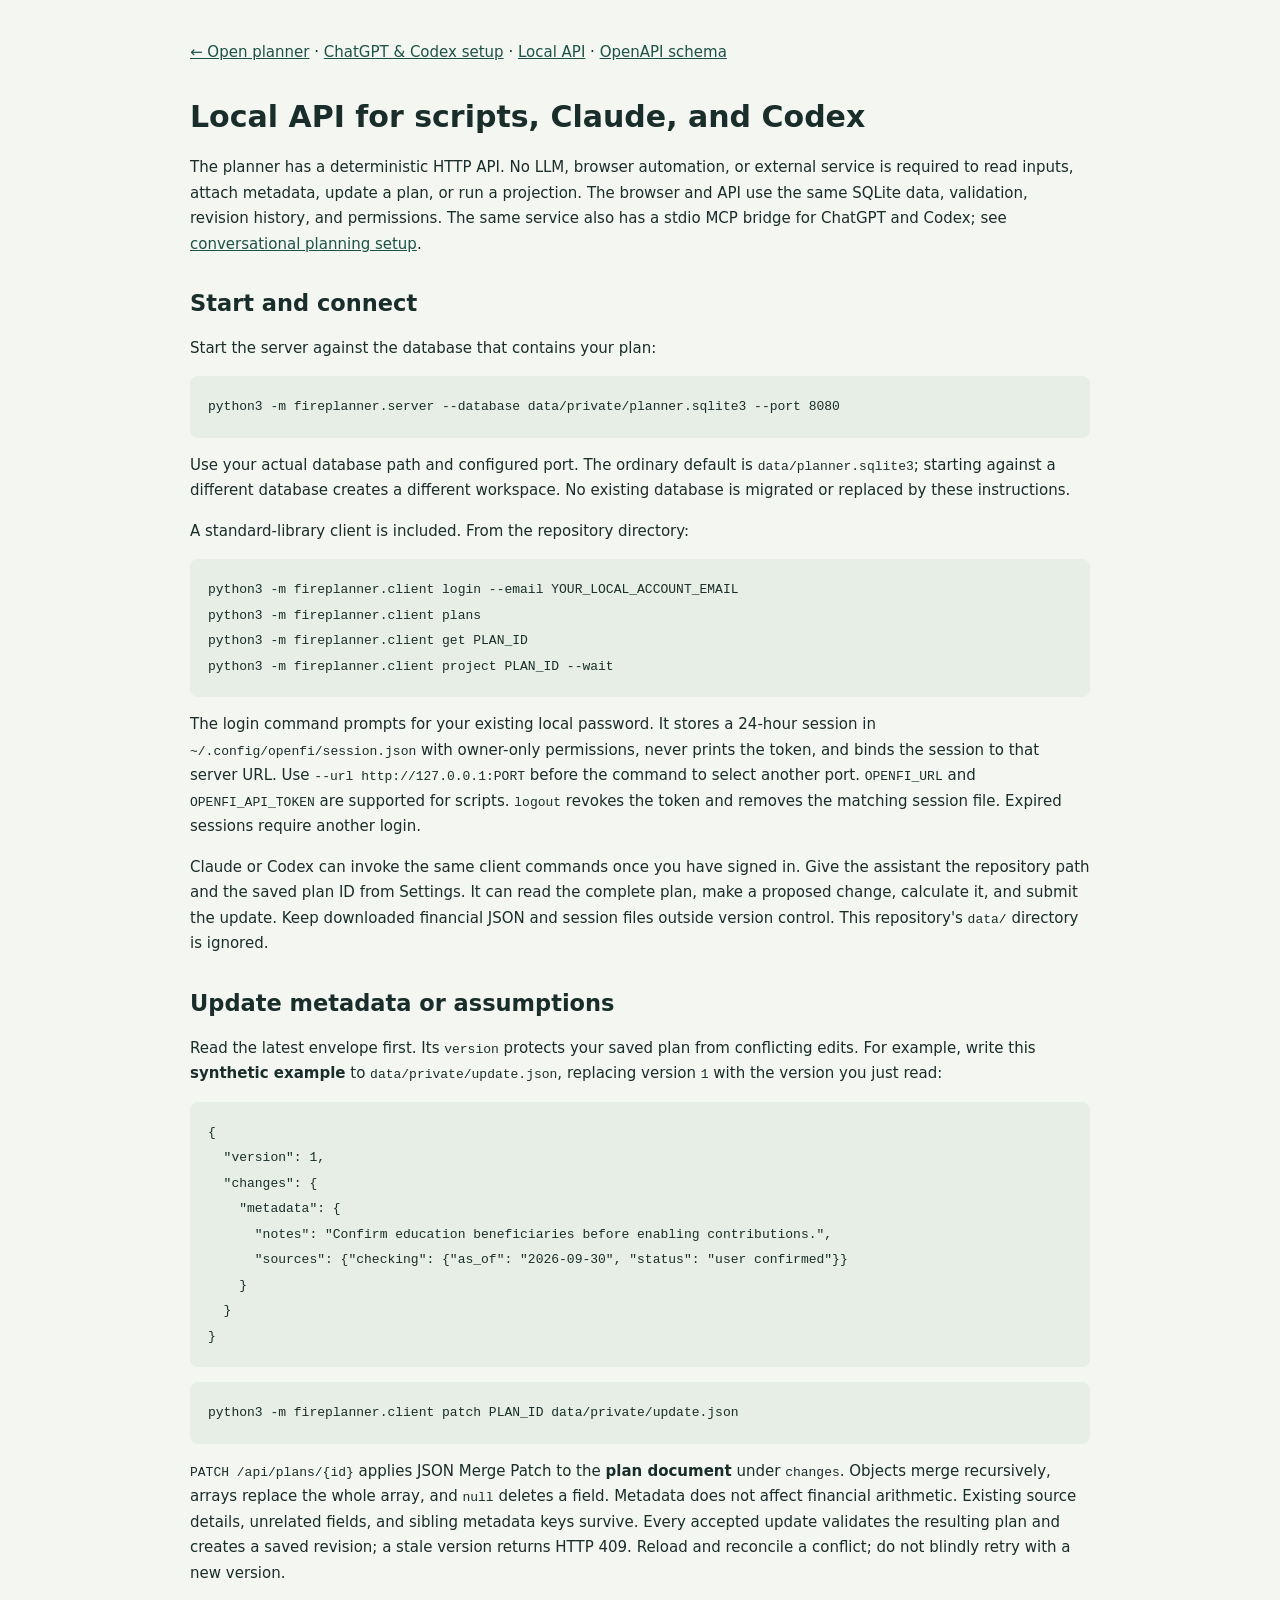
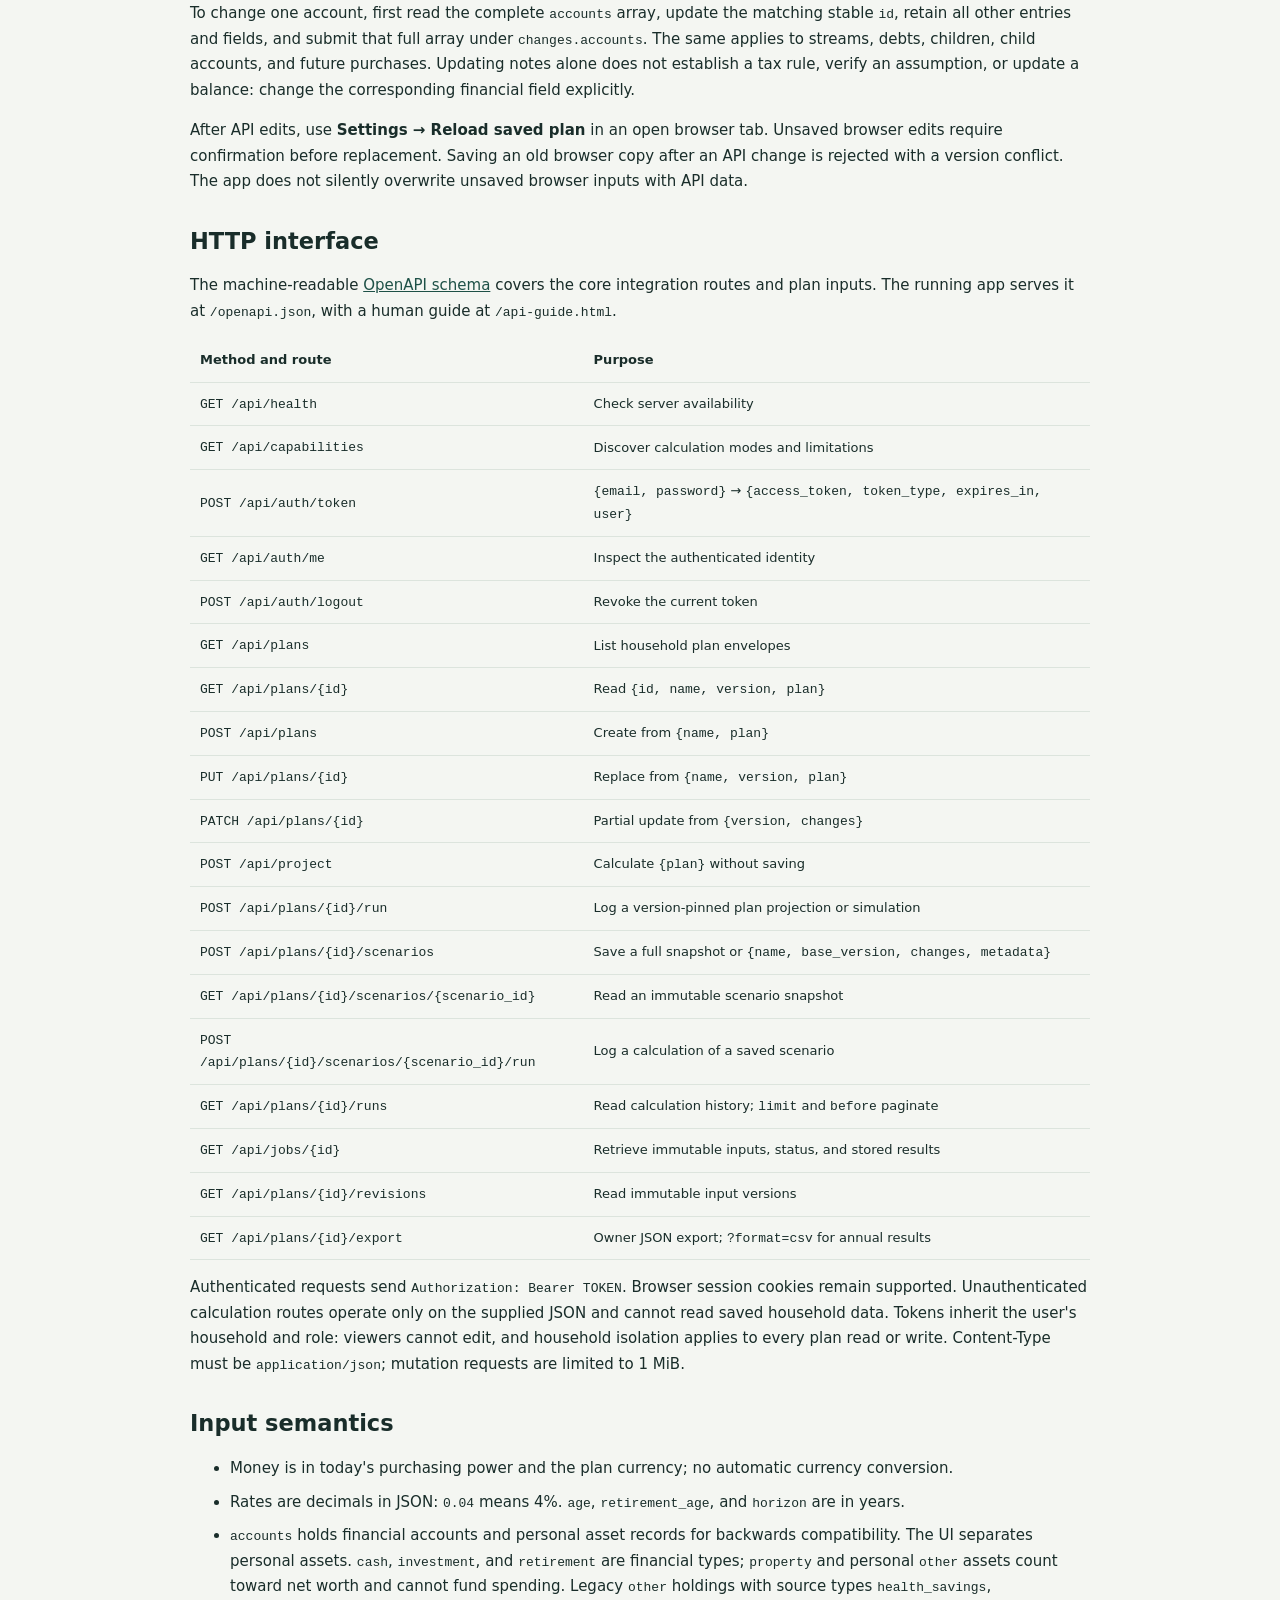
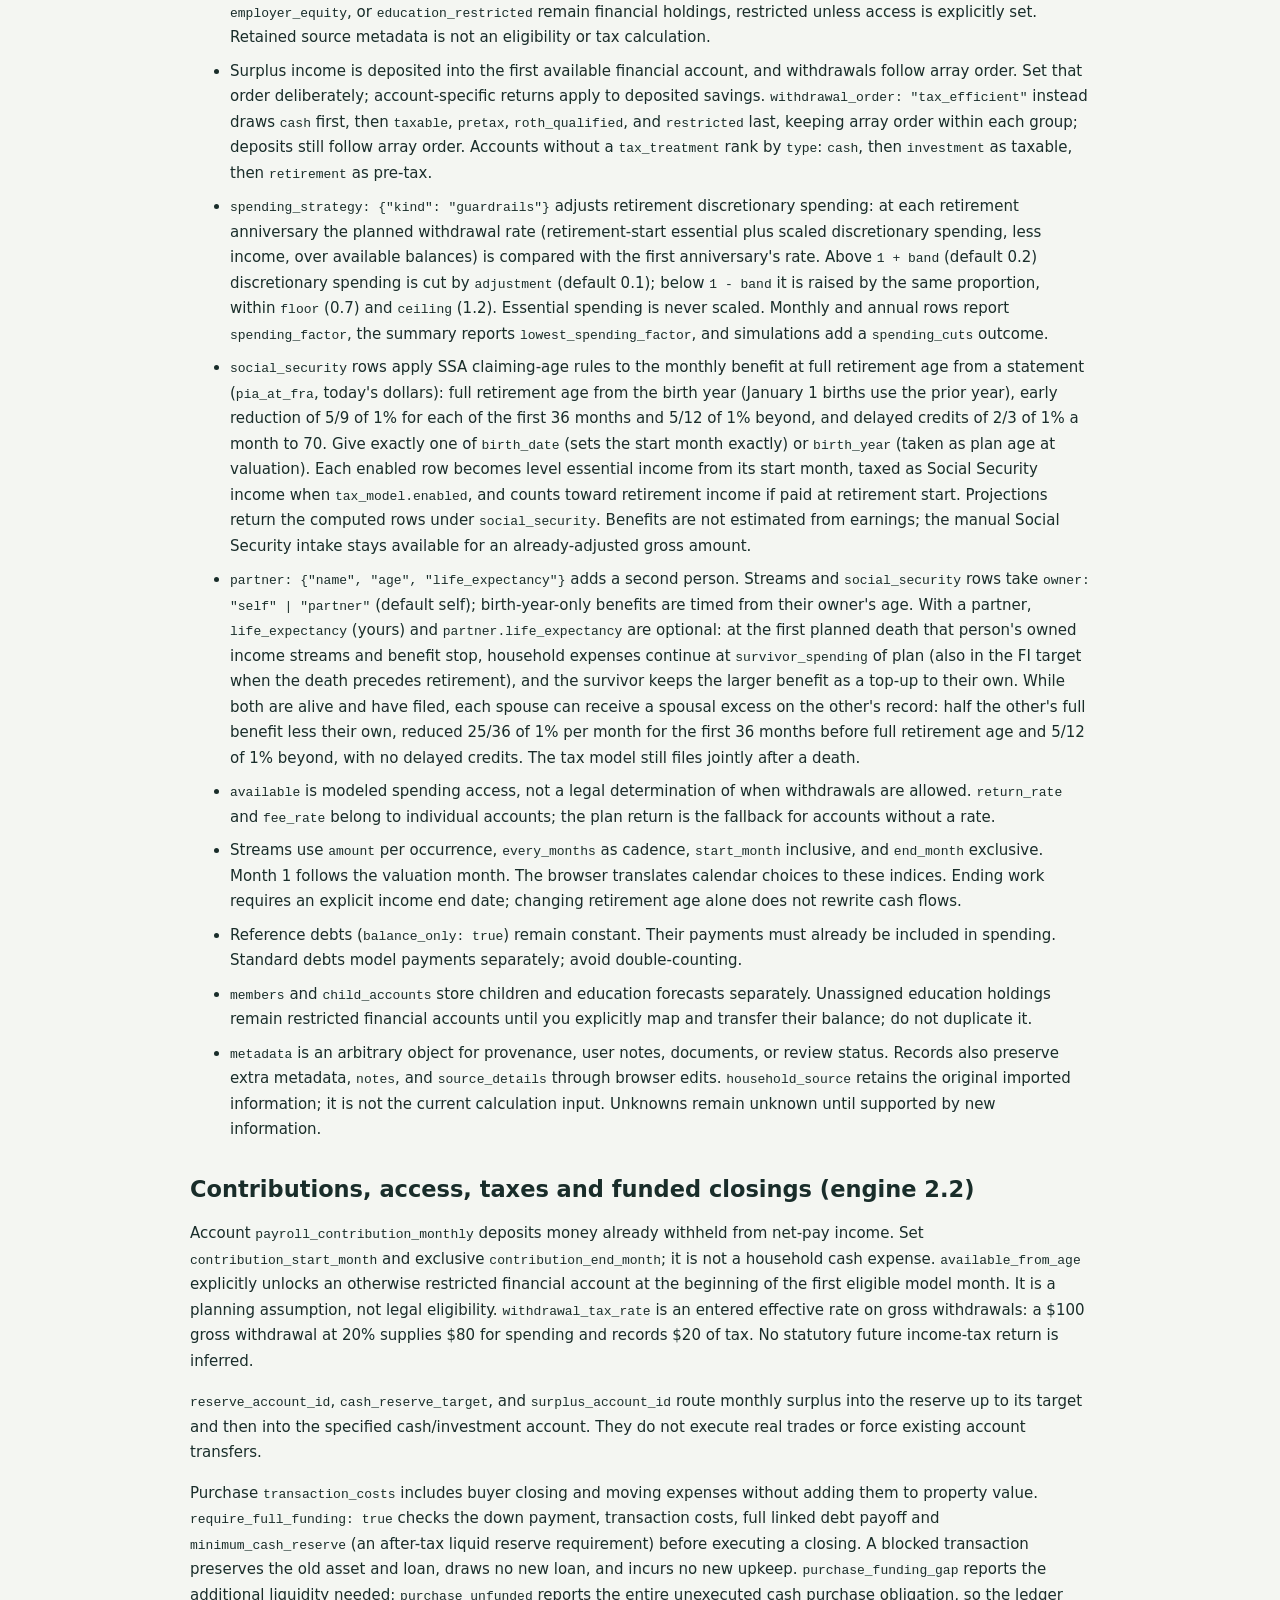
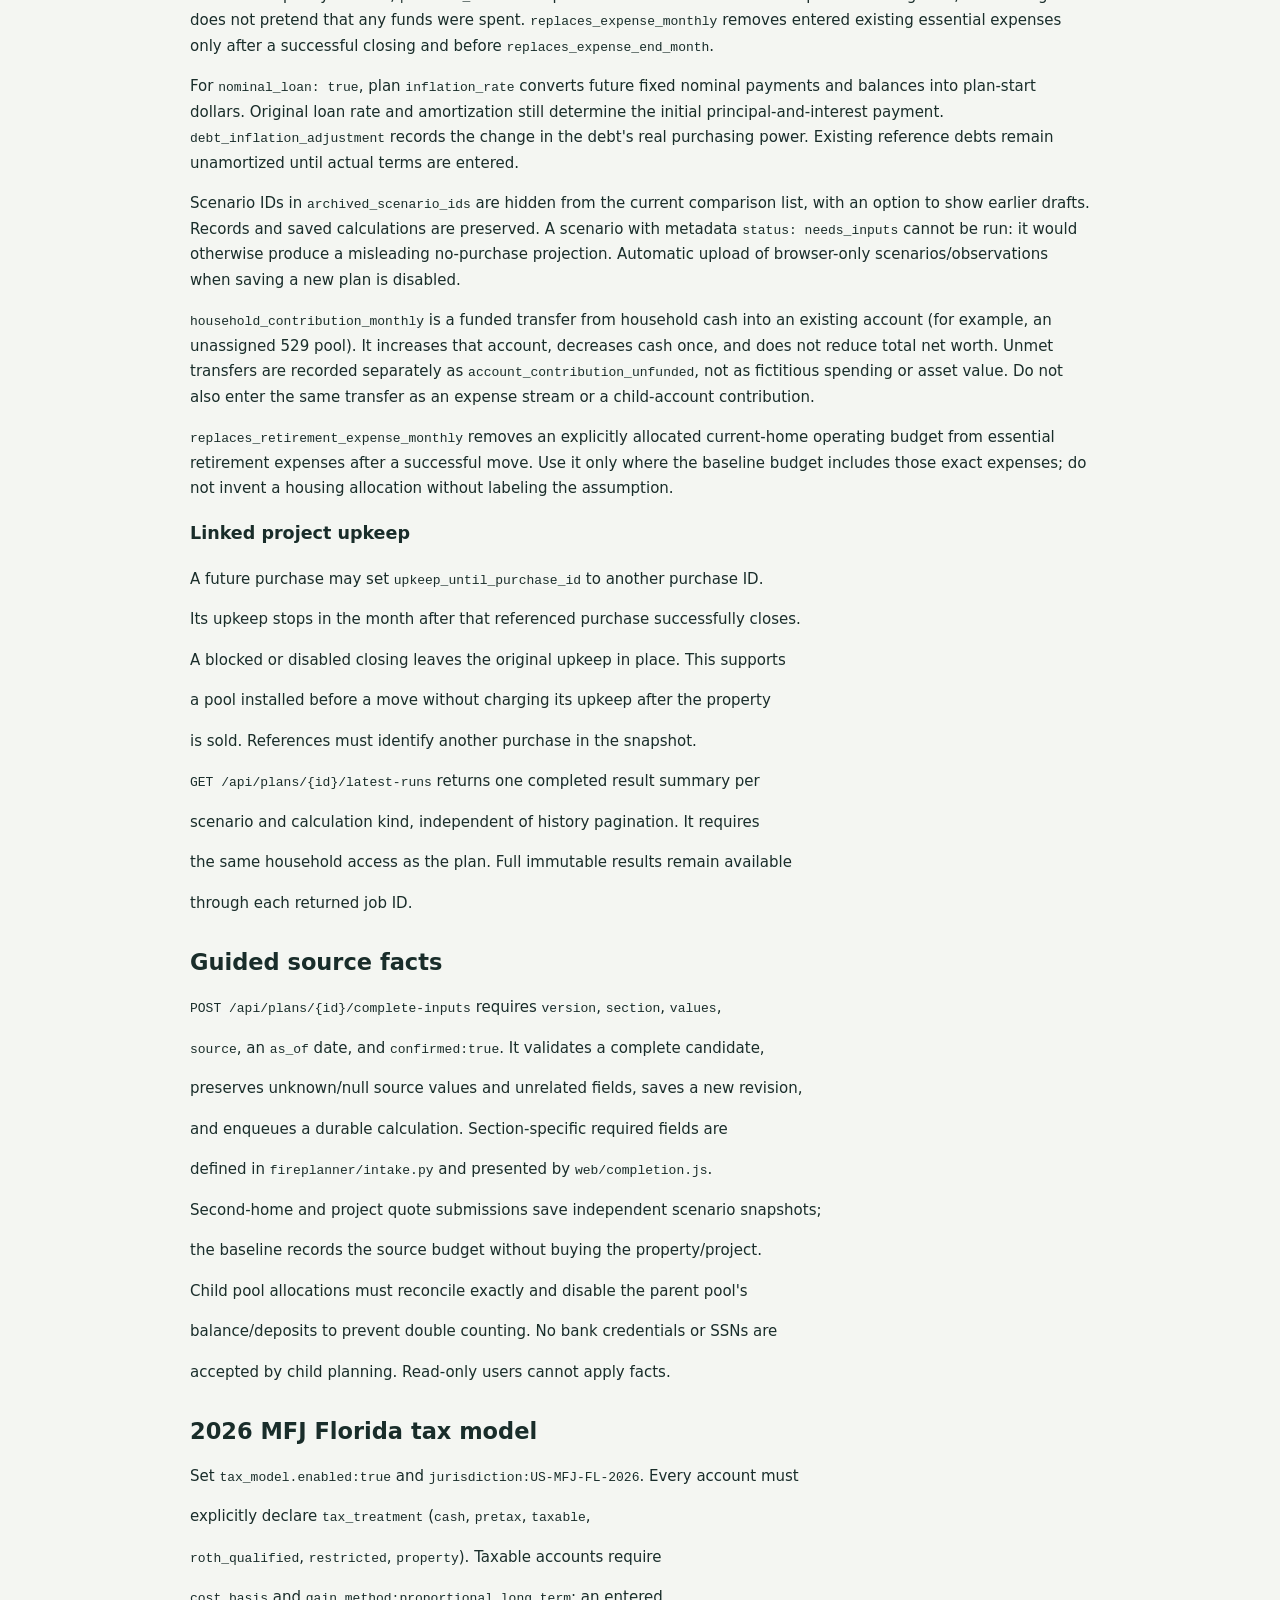
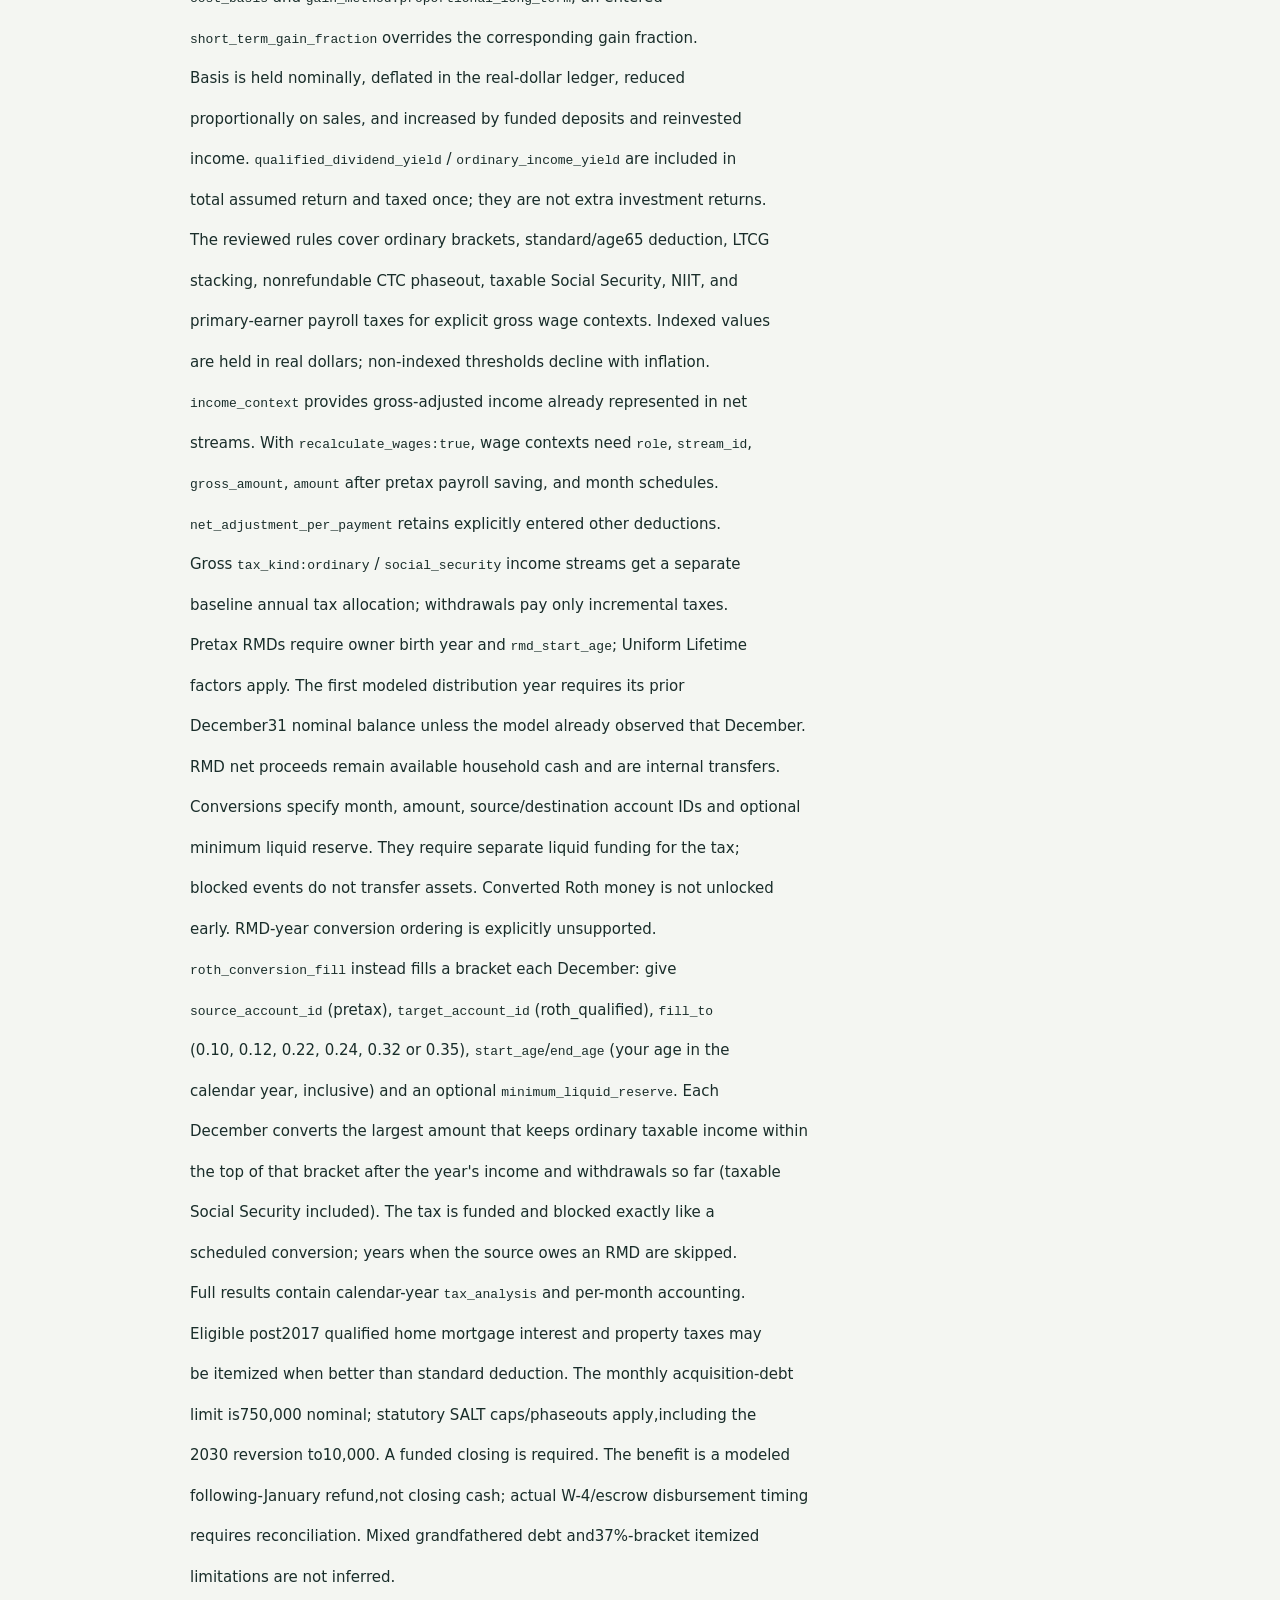
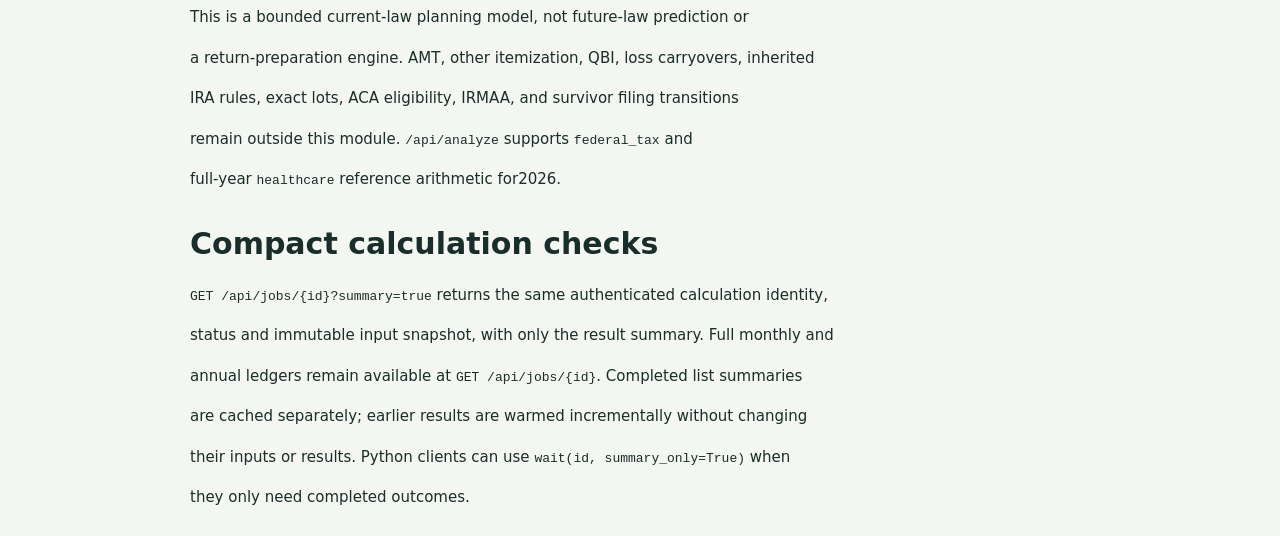
==== commit 69a0ed4b: "Merge pull request #12 from joekleinsorge/port/roth-conversions Add bracket-filling Roth conversions" ====
--- a/web/api-guide.html
+++ b/web/api-guide.html
@@ -9,4 +9,4 @@
       &quot;sources&quot;: {&quot;checking&quot;: {&quot;as_of&quot;: &quot;2026-09-30&quot;, &quot;status&quot;: &quot;user confirmed&quot;}}
     }
   }
-}</code></pre><pre><code>python3 -m fireplanner.client patch PLAN_ID data/private/update.json</code></pre><p><code>PATCH /api/plans/{id}</code> applies JSON Merge Patch to the <strong>plan document</strong> under <code>changes</code>. Objects merge recursively, arrays replace the whole array, and <code>null</code> deletes a field. Metadata does not affect financial arithmetic. Existing source details, unrelated fields, and sibling metadata keys survive. Every accepted update validates the resulting plan and creates a saved revision; a stale version returns HTTP 409. Reload and reconcile a conflict; do not blindly retry with a new version.</p><p>To change one account, first read the complete <code>accounts</code> array, update the matching stable <code>id</code>, retain all other entries and fields, and submit that full array under <code>changes.accounts</code>. The same applies to streams, debts, children, child accounts, and future purchases. Updating notes alone does not establish a tax rule, verify an assumption, or update a balance: change the corresponding financial field explicitly.</p><p>After API edits, use <strong>Settings → Reload saved plan</strong> in an open browser tab. Unsaved browser edits require confirmation before replacement. Saving an old browser copy after an API change is rejected with a version conflict. The app does not silently overwrite unsaved browser inputs with API data.</p><h2>HTTP interface</h2><p>The machine-readable <a href="/openapi.json">OpenAPI schema</a> covers the core integration routes and plan inputs. The running app serves it at <code>/openapi.json</code>, with a human guide at <code>/api-guide.html</code>.</p><div class="table-scroll"><table><tr><th>Method and route</th><th>Purpose</th></tr><tr><td><code>GET /api/health</code></td><td>Check server availability</td></tr><tr><td><code>GET /api/capabilities</code></td><td>Discover calculation modes and limitations</td></tr><tr><td><code>POST /api/auth/token</code></td><td><code>{email, password}</code> → <code>{access_token, token_type, expires_in, user}</code></td></tr><tr><td><code>GET /api/auth/me</code></td><td>Inspect the authenticated identity</td></tr><tr><td><code>POST /api/auth/logout</code></td><td>Revoke the current token</td></tr><tr><td><code>GET /api/plans</code></td><td>List household plan envelopes</td></tr><tr><td><code>GET /api/plans/{id}</code></td><td>Read <code>{id, name, version, plan}</code></td></tr><tr><td><code>POST /api/plans</code></td><td>Create from <code>{name, plan}</code></td></tr><tr><td><code>PUT /api/plans/{id}</code></td><td>Replace from <code>{name, version, plan}</code></td></tr><tr><td><code>PATCH /api/plans/{id}</code></td><td>Partial update from <code>{version, changes}</code></td></tr><tr><td><code>POST /api/project</code></td><td>Calculate <code>{plan}</code> without saving</td></tr><tr><td><code>POST /api/plans/{id}/run</code></td><td>Log a version-pinned plan projection or simulation</td></tr><tr><td><code>POST /api/plans/{id}/scenarios</code></td><td>Save a full snapshot or <code>{name, base_version, changes, metadata}</code></td></tr><tr><td><code>GET /api/plans/{id}/scenarios/{scenario_id}</code></td><td>Read an immutable scenario snapshot</td></tr><tr><td><code>POST /api/plans/{id}/scenarios/{scenario_id}/run</code></td><td>Log a calculation of a saved scenario</td></tr><tr><td><code>GET /api/plans/{id}/runs</code></td><td>Read calculation history; <code>limit</code> and <code>before</code> paginate</td></tr><tr><td><code>GET /api/jobs/{id}</code></td><td>Retrieve immutable inputs, status, and stored results</td></tr><tr><td><code>GET /api/plans/{id}/revisions</code></td><td>Read immutable input versions</td></tr><tr><td><code>GET /api/plans/{id}/export</code></td><td>Owner JSON export; <code>?format=csv</code> for annual results</td></tr></table></div><p>Authenticated requests send <code>Authorization: Bearer TOKEN</code>. Browser session cookies remain supported. Unauthenticated calculation routes operate only on the supplied JSON and cannot read saved household data. Tokens inherit the user&#x27;s household and role: viewers cannot edit, and household isolation applies to every plan read or write. Content-Type must be <code>application/json</code>; mutation requests are limited to 1 MiB.</p><h2>Input semantics</h2><ul><li>Money is in today&#x27;s purchasing power and the plan currency; no automatic currency conversion.</li><li>Rates are decimals in JSON: <code>0.04</code> means 4%. <code>age</code>, <code>retirement_age</code>, and <code>horizon</code> are in years.</li><li><code>accounts</code> holds financial accounts and personal asset records for backwards compatibility. The UI separates personal assets. <code>cash</code>, <code>investment</code>, and <code>retirement</code> are financial types; <code>property</code> and personal <code>other</code> assets count toward net worth and cannot fund spending. Legacy <code>other</code> holdings with source types <code>health_savings</code>, <code>employer_equity</code>, or <code>education_restricted</code> remain financial holdings, restricted unless access is explicitly set. Retained source metadata is not an eligibility or tax calculation.</li><li>Surplus income is deposited into the first available financial account, and withdrawals follow array order. Set that order deliberately; account-specific returns apply to deposited savings. <code>withdrawal_order: &quot;tax_efficient&quot;</code> instead draws <code>cash</code> first, then <code>taxable</code>, <code>pretax</code>, <code>roth_qualified</code>, and <code>restricted</code> last, keeping array order within each group; deposits still follow array order. Accounts without a <code>tax_treatment</code> rank by <code>type</code>: <code>cash</code>, then <code>investment</code> as taxable, then <code>retirement</code> as pre-tax.</li><li><code>spending_strategy: {&quot;kind&quot;: &quot;guardrails&quot;}</code> adjusts retirement discretionary spending: at each retirement anniversary the planned withdrawal rate (retirement-start essential plus scaled discretionary spending, less income, over available balances) is compared with the first anniversary&#x27;s rate. Above <code>1 + band</code> (default 0.2) discretionary spending is cut by <code>adjustment</code> (default 0.1); below <code>1 - band</code> it is raised by the same proportion, within <code>floor</code> (0.7) and <code>ceiling</code> (1.2). Essential spending is never scaled. Monthly and annual rows report <code>spending_factor</code>, the summary reports <code>lowest_spending_factor</code>, and simulations add a <code>spending_cuts</code> outcome.</li><li><code>social_security</code> rows apply SSA claiming-age rules to the monthly benefit at full retirement age from a statement (<code>pia_at_fra</code>, today&#x27;s dollars): full retirement age from the birth year (January 1 births use the prior year), early reduction of 5/9 of 1% for each of the first 36 months and 5/12 of 1% beyond, and delayed credits of 2/3 of 1% a month to 70. Give exactly one of <code>birth_date</code> (sets the start month exactly) or <code>birth_year</code> (taken as plan age at valuation). Each enabled row becomes level essential income from its start month, taxed as Social Security income when <code>tax_model.enabled</code>, and counts toward retirement income if paid at retirement start. Projections return the computed rows under <code>social_security</code>. Benefits are not estimated from earnings; the manual Social Security intake stays available for an already-adjusted gross amount.</li><li><code>partner: {&quot;name&quot;, &quot;age&quot;, &quot;life_expectancy&quot;}</code> adds a second person. Streams and <code>social_security</code> rows take <code>owner: &quot;self&quot; | &quot;partner&quot;</code> (default self); birth-year-only benefits are timed from their owner&#x27;s age. With a partner, <code>life_expectancy</code> (yours) and <code>partner.life_expectancy</code> are optional: at the first planned death that person&#x27;s owned income streams and benefit stop, household expenses continue at <code>survivor_spending</code> of plan (also in the FI target when the death precedes retirement), and the survivor keeps the larger benefit as a top-up to their own. While both are alive and have filed, each spouse can receive a spousal excess on the other&#x27;s record: half the other&#x27;s full benefit less their own, reduced 25/36 of 1% per month for the first 36 months before full retirement age and 5/12 of 1% beyond, with no delayed credits. The tax model still files jointly after a death.</li><li><code>available</code> is modeled spending access, not a legal determination of when withdrawals are allowed. <code>return_rate</code> and <code>fee_rate</code> belong to individual accounts; the plan return is the fallback for accounts without a rate.</li><li>Streams use <code>amount</code> per occurrence, <code>every_months</code> as cadence, <code>start_month</code> inclusive, and <code>end_month</code> exclusive. Month 1 follows the valuation month. The browser translates calendar choices to these indices. Ending work requires an explicit income end date; changing retirement age alone does not rewrite cash flows.</li><li>Reference debts (<code>balance_only: true</code>) remain constant. Their payments must already be included in spending. Standard debts model payments separately; avoid double-counting.</li><li><code>members</code> and <code>child_accounts</code> store children and education forecasts separately. Unassigned education holdings remain restricted financial accounts until you explicitly map and transfer their balance; do not duplicate it.</li><li><code>metadata</code> is an arbitrary object for provenance, user notes, documents, or review status. Records also preserve extra metadata, <code>notes</code>, and <code>source_details</code> through browser edits. <code>household_source</code> retains the original imported information; it is not the current calculation input. Unknowns remain unknown until supported by new information.</li></ul><h2>Contributions, access, taxes and funded closings (engine 2.2)</h2><p>Account <code>payroll_contribution_monthly</code> deposits money already withheld from net-pay income. Set <code>contribution_start_month</code> and exclusive <code>contribution_end_month</code>; it is not a household cash expense. <code>available_from_age</code> explicitly unlocks an otherwise restricted financial account at the beginning of the first eligible model month. It is a planning assumption, not legal eligibility. <code>withdrawal_tax_rate</code> is an entered effective rate on gross withdrawals: a $100 gross withdrawal at 20% supplies $80 for spending and records $20 of tax. No statutory future income-tax return is inferred.</p><p><code>reserve_account_id</code>, <code>cash_reserve_target</code>, and <code>surplus_account_id</code> route monthly surplus into the reserve up to its target and then into the specified cash/investment account. They do not execute real trades or force existing account transfers.</p><p>Purchase <code>transaction_costs</code> includes buyer closing and moving expenses without adding them to property value. <code>require_full_funding: true</code> checks the down payment, transaction costs, full linked debt payoff and <code>minimum_cash_reserve</code> (an after-tax liquid reserve requirement) before executing a closing. A blocked transaction preserves the old asset and loan, draws no new loan, and incurs no new upkeep. <code>purchase_funding_gap</code> reports the additional liquidity needed; <code>purchase_unfunded</code> reports the entire unexecuted cash purchase obligation, so the ledger does not pretend that any funds were spent. <code>replaces_expense_monthly</code> removes entered existing essential expenses only after a successful closing and before <code>replaces_expense_end_month</code>.</p><p>For <code>nominal_loan: true</code>, plan <code>inflation_rate</code> converts future fixed nominal payments and balances into plan-start dollars. Original loan rate and amortization still determine the initial principal-and-interest payment. <code>debt_inflation_adjustment</code> records the change in the debt&#x27;s real purchasing power. Existing reference debts remain unamortized until actual terms are entered.</p><p>Scenario IDs in <code>archived_scenario_ids</code> are hidden from the current comparison list, with an option to show earlier drafts. Records and saved calculations are preserved. A scenario with metadata <code>status: needs_inputs</code> cannot be run: it would otherwise produce a misleading no-purchase projection. Automatic upload of browser-only scenarios/observations when saving a new plan is disabled.</p><p><code>household_contribution_monthly</code> is a funded transfer from household cash into an existing account (for example, an unassigned 529 pool). It increases that account, decreases cash once, and does not reduce total net worth. Unmet transfers are recorded separately as <code>account_contribution_unfunded</code>, not as fictitious spending or asset value. Do not also enter the same transfer as an expense stream or a child-account contribution.</p><p><code>replaces_retirement_expense_monthly</code> removes an explicitly allocated current-home operating budget from essential retirement expenses after a successful move. Use it only where the baseline budget includes those exact expenses; do not invent a housing allocation without labeling the assumption.</p><h3>Linked project upkeep</h3><p>A future purchase may set <code>upkeep_until_purchase_id</code> to another purchase ID.</p><p>Its upkeep stops in the month after that referenced purchase successfully closes.</p><p>A blocked or disabled closing leaves the original upkeep in place. This supports</p><p>a pool installed before a move without charging its upkeep after the property</p><p>is sold. References must identify another purchase in the snapshot.</p><p><code>GET /api/plans/{id}/latest-runs</code> returns one completed result summary per</p><p>scenario and calculation kind, independent of history pagination. It requires</p><p>the same household access as the plan. Full immutable results remain available</p><p>through each returned job ID.</p><h2>Guided source facts</h2><p><code>POST /api/plans/{id}/complete-inputs</code> requires <code>version</code>, <code>section</code>, <code>values</code>,</p><p><code>source</code>, an <code>as_of</code> date, and <code>confirmed:true</code>. It validates a complete candidate,</p><p>preserves unknown/null source values and unrelated fields, saves a new revision,</p><p>and enqueues a durable calculation. Section-specific required fields are</p><p>defined in <code>fireplanner/intake.py</code> and presented by <code>web/completion.js</code>.</p><p>Second-home and project quote submissions save independent scenario snapshots;</p><p>the baseline records the source budget without buying the property/project.</p><p>Child pool allocations must reconcile exactly and disable the parent pool&#x27;s</p><p>balance/deposits to prevent double counting. No bank credentials or SSNs are</p><p>accepted by child planning. Read-only users cannot apply facts.</p><h2>2026 MFJ Florida tax model</h2><p>Set <code>tax_model.enabled:true</code> and <code>jurisdiction:US-MFJ-FL-2026</code>. Every account must</p><p>explicitly declare <code>tax_treatment</code> (<code>cash</code>, <code>pretax</code>, <code>taxable</code>,</p><p><code>roth_qualified</code>, <code>restricted</code>, <code>property</code>). Taxable accounts require</p><p><code>cost_basis</code> and <code>gain_method:proportional_long_term</code>; an entered</p><p><code>short_term_gain_fraction</code> overrides the corresponding gain fraction.</p><p>Basis is held nominally, deflated in the real-dollar ledger, reduced</p><p>proportionally on sales, and increased by funded deposits and reinvested</p><p>income. <code>qualified_dividend_yield</code> / <code>ordinary_income_yield</code> are included in</p><p>total assumed return and taxed once; they are not extra investment returns.</p><p>The reviewed rules cover ordinary brackets, standard/age65 deduction, LTCG</p><p>stacking, nonrefundable CTC phaseout, taxable Social Security, NIIT, and</p><p>primary-earner payroll taxes for explicit gross wage contexts. Indexed values</p><p>are held in real dollars; non-indexed thresholds decline with inflation.</p><p><code>income_context</code> provides gross-adjusted income already represented in net</p><p>streams. With <code>recalculate_wages:true</code>, wage contexts need <code>role</code>, <code>stream_id</code>,</p><p><code>gross_amount</code>, <code>amount</code> after pretax payroll saving, and month schedules.</p><p><code>net_adjustment_per_payment</code> retains explicitly entered other deductions.</p><p>Gross <code>tax_kind:ordinary</code> / <code>social_security</code> income streams get a separate</p><p>baseline annual tax allocation; withdrawals pay only incremental taxes.</p><p>Pretax RMDs require owner birth year and <code>rmd_start_age</code>; Uniform Lifetime</p><p>factors apply. The first modeled distribution year requires its prior</p><p>December31 nominal balance unless the model already observed that December.</p><p>RMD net proceeds remain available household cash and are internal transfers.</p><p>Conversions specify month, amount, source/destination account IDs and optional</p><p>minimum liquid reserve. They require separate liquid funding for the tax;</p><p>blocked events do not transfer assets. Converted Roth money is not unlocked</p><p>early. RMD-year conversion ordering is explicitly unsupported.</p><p>Full results contain calendar-year <code>tax_analysis</code> and per-month accounting.</p><p>Eligible post2017 qualified home mortgage interest and property taxes may</p><p>be itemized when better than standard deduction. The monthly acquisition-debt</p><p>limit is750,000 nominal; statutory SALT caps/phaseouts apply,including the</p><p>2030 reversion to10,000. A funded closing is required. The benefit is a modeled</p><p>following-January refund,not closing cash; actual W-4/escrow disbursement timing</p><p>requires reconciliation. Mixed grandfathered debt and37%-bracket itemized</p><p>limitations are not inferred.</p><p>This is a bounded current-law planning model, not future-law prediction or</p><p>a return-preparation engine. AMT, other itemization, QBI, loss carryovers, inherited</p><p>IRA rules, exact lots, ACA eligibility, IRMAA, and survivor filing transitions</p><p>remain outside this module. <code>/api/analyze</code> supports <code>federal_tax</code> and</p><p>full-year <code>healthcare</code> reference arithmetic for2026.</p><h1>Compact calculation checks</h1><p><code>GET /api/jobs/{id}?summary=true</code> returns the same authenticated calculation identity,</p><p>status and immutable input snapshot, with only the result summary. Full monthly and</p><p>annual ledgers remain available at <code>GET /api/jobs/{id}</code>. Completed list summaries</p><p>are cached separately; earlier results are warmed incrementally without changing</p><p>their inputs or results. Python clients can use <code>wait(id, summary_only=True)</code> when</p><p>they only need completed outcomes.</p></body></html>+}</code></pre><pre><code>python3 -m fireplanner.client patch PLAN_ID data/private/update.json</code></pre><p><code>PATCH /api/plans/{id}</code> applies JSON Merge Patch to the <strong>plan document</strong> under <code>changes</code>. Objects merge recursively, arrays replace the whole array, and <code>null</code> deletes a field. Metadata does not affect financial arithmetic. Existing source details, unrelated fields, and sibling metadata keys survive. Every accepted update validates the resulting plan and creates a saved revision; a stale version returns HTTP 409. Reload and reconcile a conflict; do not blindly retry with a new version.</p><p>To change one account, first read the complete <code>accounts</code> array, update the matching stable <code>id</code>, retain all other entries and fields, and submit that full array under <code>changes.accounts</code>. The same applies to streams, debts, children, child accounts, and future purchases. Updating notes alone does not establish a tax rule, verify an assumption, or update a balance: change the corresponding financial field explicitly.</p><p>After API edits, use <strong>Settings → Reload saved plan</strong> in an open browser tab. Unsaved browser edits require confirmation before replacement. Saving an old browser copy after an API change is rejected with a version conflict. The app does not silently overwrite unsaved browser inputs with API data.</p><h2>HTTP interface</h2><p>The machine-readable <a href="/openapi.json">OpenAPI schema</a> covers the core integration routes and plan inputs. The running app serves it at <code>/openapi.json</code>, with a human guide at <code>/api-guide.html</code>.</p><div class="table-scroll"><table><tr><th>Method and route</th><th>Purpose</th></tr><tr><td><code>GET /api/health</code></td><td>Check server availability</td></tr><tr><td><code>GET /api/capabilities</code></td><td>Discover calculation modes and limitations</td></tr><tr><td><code>POST /api/auth/token</code></td><td><code>{email, password}</code> → <code>{access_token, token_type, expires_in, user}</code></td></tr><tr><td><code>GET /api/auth/me</code></td><td>Inspect the authenticated identity</td></tr><tr><td><code>POST /api/auth/logout</code></td><td>Revoke the current token</td></tr><tr><td><code>GET /api/plans</code></td><td>List household plan envelopes</td></tr><tr><td><code>GET /api/plans/{id}</code></td><td>Read <code>{id, name, version, plan}</code></td></tr><tr><td><code>POST /api/plans</code></td><td>Create from <code>{name, plan}</code></td></tr><tr><td><code>PUT /api/plans/{id}</code></td><td>Replace from <code>{name, version, plan}</code></td></tr><tr><td><code>PATCH /api/plans/{id}</code></td><td>Partial update from <code>{version, changes}</code></td></tr><tr><td><code>POST /api/project</code></td><td>Calculate <code>{plan}</code> without saving</td></tr><tr><td><code>POST /api/plans/{id}/run</code></td><td>Log a version-pinned plan projection or simulation</td></tr><tr><td><code>POST /api/plans/{id}/scenarios</code></td><td>Save a full snapshot or <code>{name, base_version, changes, metadata}</code></td></tr><tr><td><code>GET /api/plans/{id}/scenarios/{scenario_id}</code></td><td>Read an immutable scenario snapshot</td></tr><tr><td><code>POST /api/plans/{id}/scenarios/{scenario_id}/run</code></td><td>Log a calculation of a saved scenario</td></tr><tr><td><code>GET /api/plans/{id}/runs</code></td><td>Read calculation history; <code>limit</code> and <code>before</code> paginate</td></tr><tr><td><code>GET /api/jobs/{id}</code></td><td>Retrieve immutable inputs, status, and stored results</td></tr><tr><td><code>GET /api/plans/{id}/revisions</code></td><td>Read immutable input versions</td></tr><tr><td><code>GET /api/plans/{id}/export</code></td><td>Owner JSON export; <code>?format=csv</code> for annual results</td></tr></table></div><p>Authenticated requests send <code>Authorization: Bearer TOKEN</code>. Browser session cookies remain supported. Unauthenticated calculation routes operate only on the supplied JSON and cannot read saved household data. Tokens inherit the user&#x27;s household and role: viewers cannot edit, and household isolation applies to every plan read or write. Content-Type must be <code>application/json</code>; mutation requests are limited to 1 MiB.</p><h2>Input semantics</h2><ul><li>Money is in today&#x27;s purchasing power and the plan currency; no automatic currency conversion.</li><li>Rates are decimals in JSON: <code>0.04</code> means 4%. <code>age</code>, <code>retirement_age</code>, and <code>horizon</code> are in years.</li><li><code>accounts</code> holds financial accounts and personal asset records for backwards compatibility. The UI separates personal assets. <code>cash</code>, <code>investment</code>, and <code>retirement</code> are financial types; <code>property</code> and personal <code>other</code> assets count toward net worth and cannot fund spending. Legacy <code>other</code> holdings with source types <code>health_savings</code>, <code>employer_equity</code>, or <code>education_restricted</code> remain financial holdings, restricted unless access is explicitly set. Retained source metadata is not an eligibility or tax calculation.</li><li>Surplus income is deposited into the first available financial account, and withdrawals follow array order. Set that order deliberately; account-specific returns apply to deposited savings. <code>withdrawal_order: &quot;tax_efficient&quot;</code> instead draws <code>cash</code> first, then <code>taxable</code>, <code>pretax</code>, <code>roth_qualified</code>, and <code>restricted</code> last, keeping array order within each group; deposits still follow array order. Accounts without a <code>tax_treatment</code> rank by <code>type</code>: <code>cash</code>, then <code>investment</code> as taxable, then <code>retirement</code> as pre-tax.</li><li><code>spending_strategy: {&quot;kind&quot;: &quot;guardrails&quot;}</code> adjusts retirement discretionary spending: at each retirement anniversary the planned withdrawal rate (retirement-start essential plus scaled discretionary spending, less income, over available balances) is compared with the first anniversary&#x27;s rate. Above <code>1 + band</code> (default 0.2) discretionary spending is cut by <code>adjustment</code> (default 0.1); below <code>1 - band</code> it is raised by the same proportion, within <code>floor</code> (0.7) and <code>ceiling</code> (1.2). Essential spending is never scaled. Monthly and annual rows report <code>spending_factor</code>, the summary reports <code>lowest_spending_factor</code>, and simulations add a <code>spending_cuts</code> outcome.</li><li><code>social_security</code> rows apply SSA claiming-age rules to the monthly benefit at full retirement age from a statement (<code>pia_at_fra</code>, today&#x27;s dollars): full retirement age from the birth year (January 1 births use the prior year), early reduction of 5/9 of 1% for each of the first 36 months and 5/12 of 1% beyond, and delayed credits of 2/3 of 1% a month to 70. Give exactly one of <code>birth_date</code> (sets the start month exactly) or <code>birth_year</code> (taken as plan age at valuation). Each enabled row becomes level essential income from its start month, taxed as Social Security income when <code>tax_model.enabled</code>, and counts toward retirement income if paid at retirement start. Projections return the computed rows under <code>social_security</code>. Benefits are not estimated from earnings; the manual Social Security intake stays available for an already-adjusted gross amount.</li><li><code>partner: {&quot;name&quot;, &quot;age&quot;, &quot;life_expectancy&quot;}</code> adds a second person. Streams and <code>social_security</code> rows take <code>owner: &quot;self&quot; | &quot;partner&quot;</code> (default self); birth-year-only benefits are timed from their owner&#x27;s age. With a partner, <code>life_expectancy</code> (yours) and <code>partner.life_expectancy</code> are optional: at the first planned death that person&#x27;s owned income streams and benefit stop, household expenses continue at <code>survivor_spending</code> of plan (also in the FI target when the death precedes retirement), and the survivor keeps the larger benefit as a top-up to their own. While both are alive and have filed, each spouse can receive a spousal excess on the other&#x27;s record: half the other&#x27;s full benefit less their own, reduced 25/36 of 1% per month for the first 36 months before full retirement age and 5/12 of 1% beyond, with no delayed credits. The tax model still files jointly after a death.</li><li><code>available</code> is modeled spending access, not a legal determination of when withdrawals are allowed. <code>return_rate</code> and <code>fee_rate</code> belong to individual accounts; the plan return is the fallback for accounts without a rate.</li><li>Streams use <code>amount</code> per occurrence, <code>every_months</code> as cadence, <code>start_month</code> inclusive, and <code>end_month</code> exclusive. Month 1 follows the valuation month. The browser translates calendar choices to these indices. Ending work requires an explicit income end date; changing retirement age alone does not rewrite cash flows.</li><li>Reference debts (<code>balance_only: true</code>) remain constant. Their payments must already be included in spending. Standard debts model payments separately; avoid double-counting.</li><li><code>members</code> and <code>child_accounts</code> store children and education forecasts separately. Unassigned education holdings remain restricted financial accounts until you explicitly map and transfer their balance; do not duplicate it.</li><li><code>metadata</code> is an arbitrary object for provenance, user notes, documents, or review status. Records also preserve extra metadata, <code>notes</code>, and <code>source_details</code> through browser edits. <code>household_source</code> retains the original imported information; it is not the current calculation input. Unknowns remain unknown until supported by new information.</li></ul><h2>Contributions, access, taxes and funded closings (engine 2.2)</h2><p>Account <code>payroll_contribution_monthly</code> deposits money already withheld from net-pay income. Set <code>contribution_start_month</code> and exclusive <code>contribution_end_month</code>; it is not a household cash expense. <code>available_from_age</code> explicitly unlocks an otherwise restricted financial account at the beginning of the first eligible model month. It is a planning assumption, not legal eligibility. <code>withdrawal_tax_rate</code> is an entered effective rate on gross withdrawals: a $100 gross withdrawal at 20% supplies $80 for spending and records $20 of tax. No statutory future income-tax return is inferred.</p><p><code>reserve_account_id</code>, <code>cash_reserve_target</code>, and <code>surplus_account_id</code> route monthly surplus into the reserve up to its target and then into the specified cash/investment account. They do not execute real trades or force existing account transfers.</p><p>Purchase <code>transaction_costs</code> includes buyer closing and moving expenses without adding them to property value. <code>require_full_funding: true</code> checks the down payment, transaction costs, full linked debt payoff and <code>minimum_cash_reserve</code> (an after-tax liquid reserve requirement) before executing a closing. A blocked transaction preserves the old asset and loan, draws no new loan, and incurs no new upkeep. <code>purchase_funding_gap</code> reports the additional liquidity needed; <code>purchase_unfunded</code> reports the entire unexecuted cash purchase obligation, so the ledger does not pretend that any funds were spent. <code>replaces_expense_monthly</code> removes entered existing essential expenses only after a successful closing and before <code>replaces_expense_end_month</code>.</p><p>For <code>nominal_loan: true</code>, plan <code>inflation_rate</code> converts future fixed nominal payments and balances into plan-start dollars. Original loan rate and amortization still determine the initial principal-and-interest payment. <code>debt_inflation_adjustment</code> records the change in the debt&#x27;s real purchasing power. Existing reference debts remain unamortized until actual terms are entered.</p><p>Scenario IDs in <code>archived_scenario_ids</code> are hidden from the current comparison list, with an option to show earlier drafts. Records and saved calculations are preserved. A scenario with metadata <code>status: needs_inputs</code> cannot be run: it would otherwise produce a misleading no-purchase projection. Automatic upload of browser-only scenarios/observations when saving a new plan is disabled.</p><p><code>household_contribution_monthly</code> is a funded transfer from household cash into an existing account (for example, an unassigned 529 pool). It increases that account, decreases cash once, and does not reduce total net worth. Unmet transfers are recorded separately as <code>account_contribution_unfunded</code>, not as fictitious spending or asset value. Do not also enter the same transfer as an expense stream or a child-account contribution.</p><p><code>replaces_retirement_expense_monthly</code> removes an explicitly allocated current-home operating budget from essential retirement expenses after a successful move. Use it only where the baseline budget includes those exact expenses; do not invent a housing allocation without labeling the assumption.</p><h3>Linked project upkeep</h3><p>A future purchase may set <code>upkeep_until_purchase_id</code> to another purchase ID.</p><p>Its upkeep stops in the month after that referenced purchase successfully closes.</p><p>A blocked or disabled closing leaves the original upkeep in place. This supports</p><p>a pool installed before a move without charging its upkeep after the property</p><p>is sold. References must identify another purchase in the snapshot.</p><p><code>GET /api/plans/{id}/latest-runs</code> returns one completed result summary per</p><p>scenario and calculation kind, independent of history pagination. It requires</p><p>the same household access as the plan. Full immutable results remain available</p><p>through each returned job ID.</p><h2>Guided source facts</h2><p><code>POST /api/plans/{id}/complete-inputs</code> requires <code>version</code>, <code>section</code>, <code>values</code>,</p><p><code>source</code>, an <code>as_of</code> date, and <code>confirmed:true</code>. It validates a complete candidate,</p><p>preserves unknown/null source values and unrelated fields, saves a new revision,</p><p>and enqueues a durable calculation. Section-specific required fields are</p><p>defined in <code>fireplanner/intake.py</code> and presented by <code>web/completion.js</code>.</p><p>Second-home and project quote submissions save independent scenario snapshots;</p><p>the baseline records the source budget without buying the property/project.</p><p>Child pool allocations must reconcile exactly and disable the parent pool&#x27;s</p><p>balance/deposits to prevent double counting. No bank credentials or SSNs are</p><p>accepted by child planning. Read-only users cannot apply facts.</p><h2>2026 MFJ Florida tax model</h2><p>Set <code>tax_model.enabled:true</code> and <code>jurisdiction:US-MFJ-FL-2026</code>. Every account must</p><p>explicitly declare <code>tax_treatment</code> (<code>cash</code>, <code>pretax</code>, <code>taxable</code>,</p><p><code>roth_qualified</code>, <code>restricted</code>, <code>property</code>). Taxable accounts require</p><p><code>cost_basis</code> and <code>gain_method:proportional_long_term</code>; an entered</p><p><code>short_term_gain_fraction</code> overrides the corresponding gain fraction.</p><p>Basis is held nominally, deflated in the real-dollar ledger, reduced</p><p>proportionally on sales, and increased by funded deposits and reinvested</p><p>income. <code>qualified_dividend_yield</code> / <code>ordinary_income_yield</code> are included in</p><p>total assumed return and taxed once; they are not extra investment returns.</p><p>The reviewed rules cover ordinary brackets, standard/age65 deduction, LTCG</p><p>stacking, nonrefundable CTC phaseout, taxable Social Security, NIIT, and</p><p>primary-earner payroll taxes for explicit gross wage contexts. Indexed values</p><p>are held in real dollars; non-indexed thresholds decline with inflation.</p><p><code>income_context</code> provides gross-adjusted income already represented in net</p><p>streams. With <code>recalculate_wages:true</code>, wage contexts need <code>role</code>, <code>stream_id</code>,</p><p><code>gross_amount</code>, <code>amount</code> after pretax payroll saving, and month schedules.</p><p><code>net_adjustment_per_payment</code> retains explicitly entered other deductions.</p><p>Gross <code>tax_kind:ordinary</code> / <code>social_security</code> income streams get a separate</p><p>baseline annual tax allocation; withdrawals pay only incremental taxes.</p><p>Pretax RMDs require owner birth year and <code>rmd_start_age</code>; Uniform Lifetime</p><p>factors apply. The first modeled distribution year requires its prior</p><p>December31 nominal balance unless the model already observed that December.</p><p>RMD net proceeds remain available household cash and are internal transfers.</p><p>Conversions specify month, amount, source/destination account IDs and optional</p><p>minimum liquid reserve. They require separate liquid funding for the tax;</p><p>blocked events do not transfer assets. Converted Roth money is not unlocked</p><p>early. RMD-year conversion ordering is explicitly unsupported.</p><p><code>roth_conversion_fill</code> instead fills a bracket each December: give</p><p><code>source_account_id</code> (pretax), <code>target_account_id</code> (roth_qualified), <code>fill_to</code></p><p>(0.10, 0.12, 0.22, 0.24, 0.32 or 0.35), <code>start_age</code>/<code>end_age</code> (your age in the</p><p>calendar year, inclusive) and an optional <code>minimum_liquid_reserve</code>. Each</p><p>December converts the largest amount that keeps ordinary taxable income within</p><p>the top of that bracket after the year&#x27;s income and withdrawals so far (taxable</p><p>Social Security included). The tax is funded and blocked exactly like a</p><p>scheduled conversion; years when the source owes an RMD are skipped.</p><p>Full results contain calendar-year <code>tax_analysis</code> and per-month accounting.</p><p>Eligible post2017 qualified home mortgage interest and property taxes may</p><p>be itemized when better than standard deduction. The monthly acquisition-debt</p><p>limit is750,000 nominal; statutory SALT caps/phaseouts apply,including the</p><p>2030 reversion to10,000. A funded closing is required. The benefit is a modeled</p><p>following-January refund,not closing cash; actual W-4/escrow disbursement timing</p><p>requires reconciliation. Mixed grandfathered debt and37%-bracket itemized</p><p>limitations are not inferred.</p><p>This is a bounded current-law planning model, not future-law prediction or</p><p>a return-preparation engine. AMT, other itemization, QBI, loss carryovers, inherited</p><p>IRA rules, exact lots, ACA eligibility, IRMAA, and survivor filing transitions</p><p>remain outside this module. <code>/api/analyze</code> supports <code>federal_tax</code> and</p><p>full-year <code>healthcare</code> reference arithmetic for2026.</p><h1>Compact calculation checks</h1><p><code>GET /api/jobs/{id}?summary=true</code> returns the same authenticated calculation identity,</p><p>status and immutable input snapshot, with only the result summary. Full monthly and</p><p>annual ledgers remain available at <code>GET /api/jobs/{id}</code>. Completed list summaries</p><p>are cached separately; earlier results are warmed incrementally without changing</p><p>their inputs or results. Python clients can use <code>wait(id, summary_only=True)</code> when</p><p>they only need completed outcomes.</p></body></html>
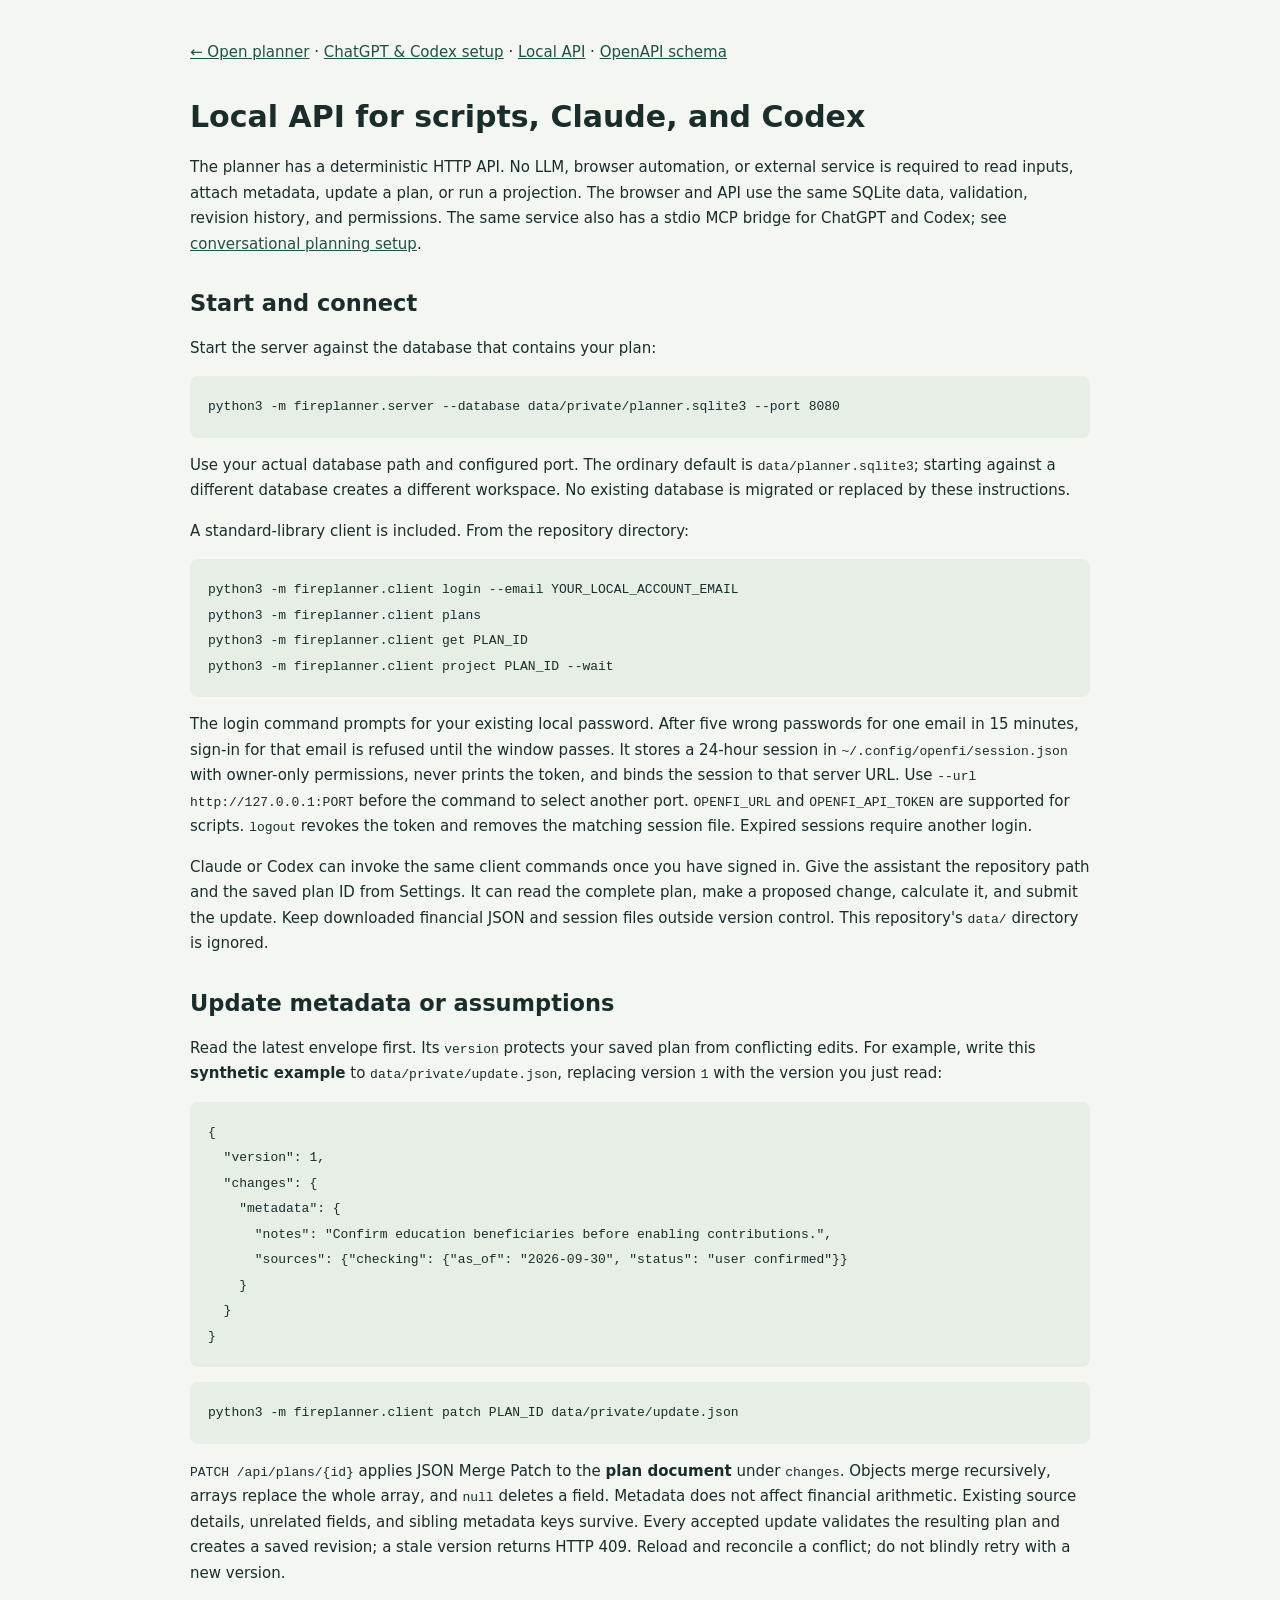
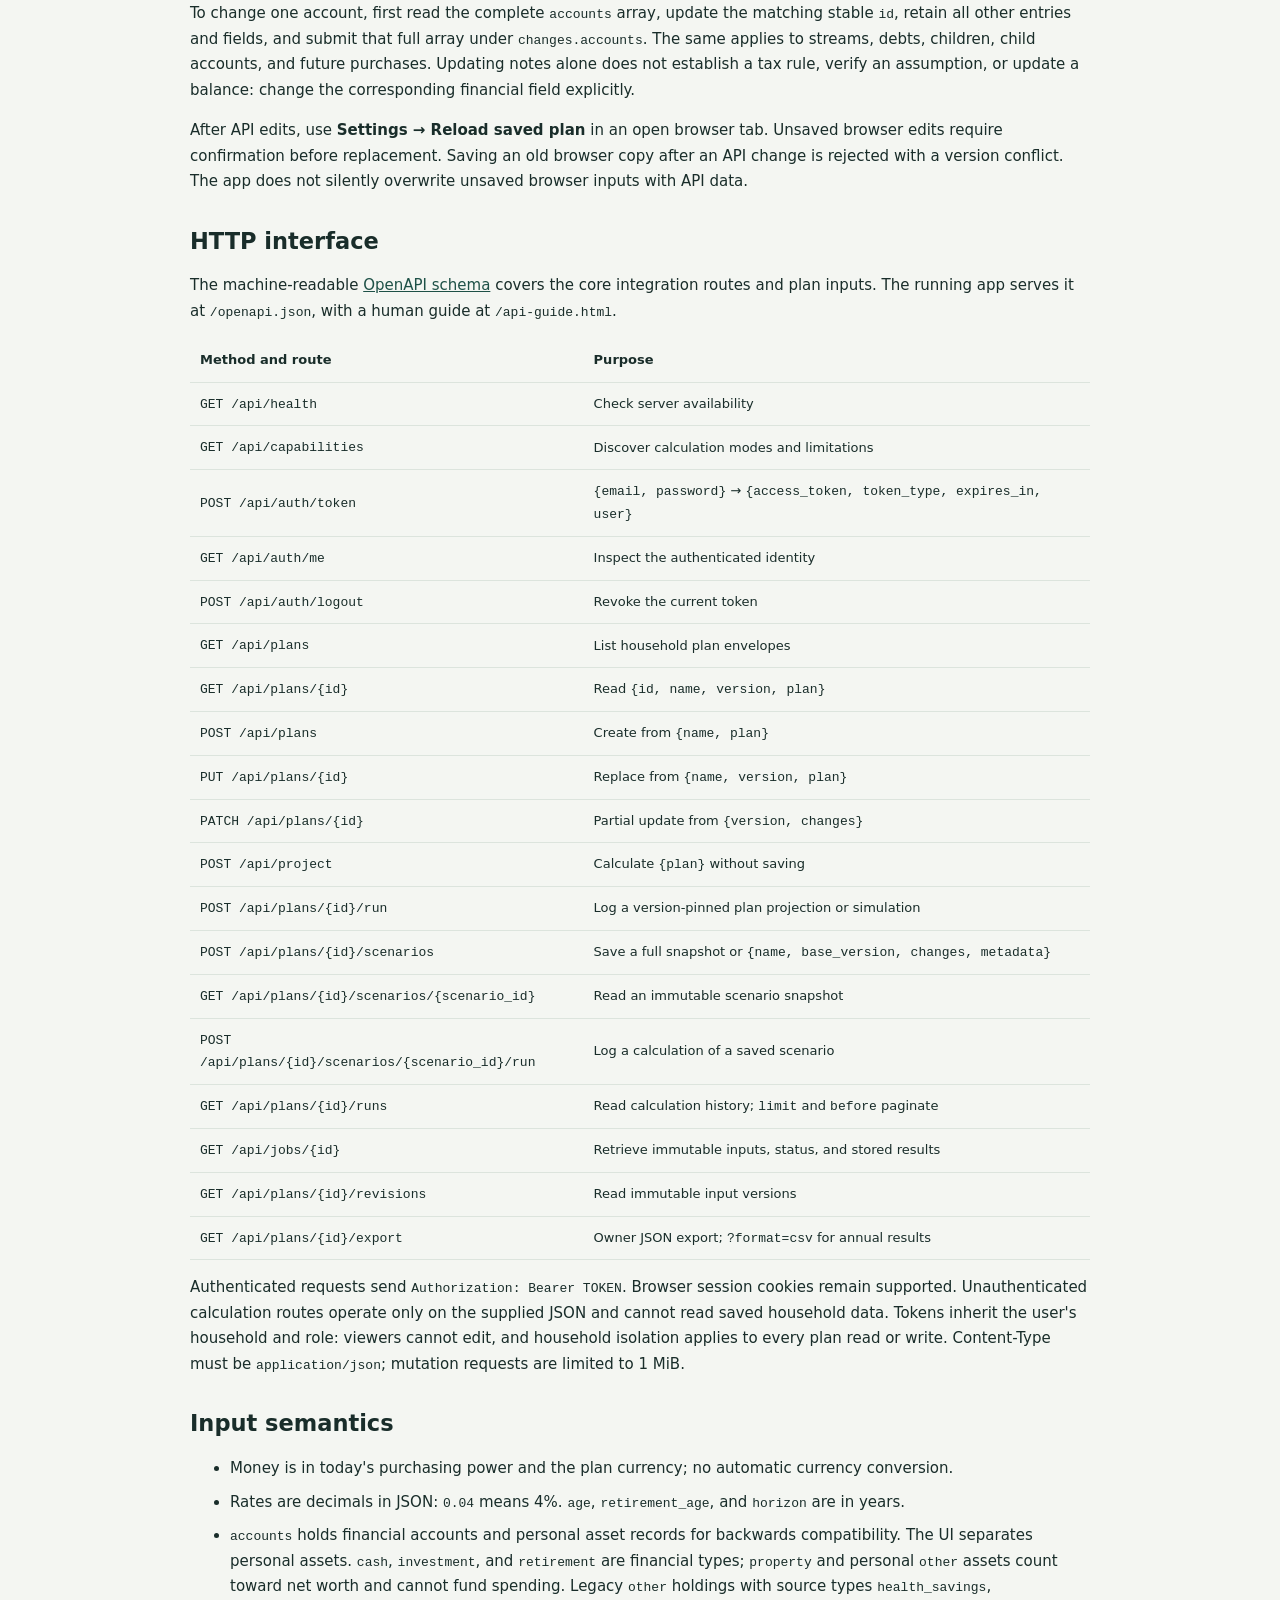
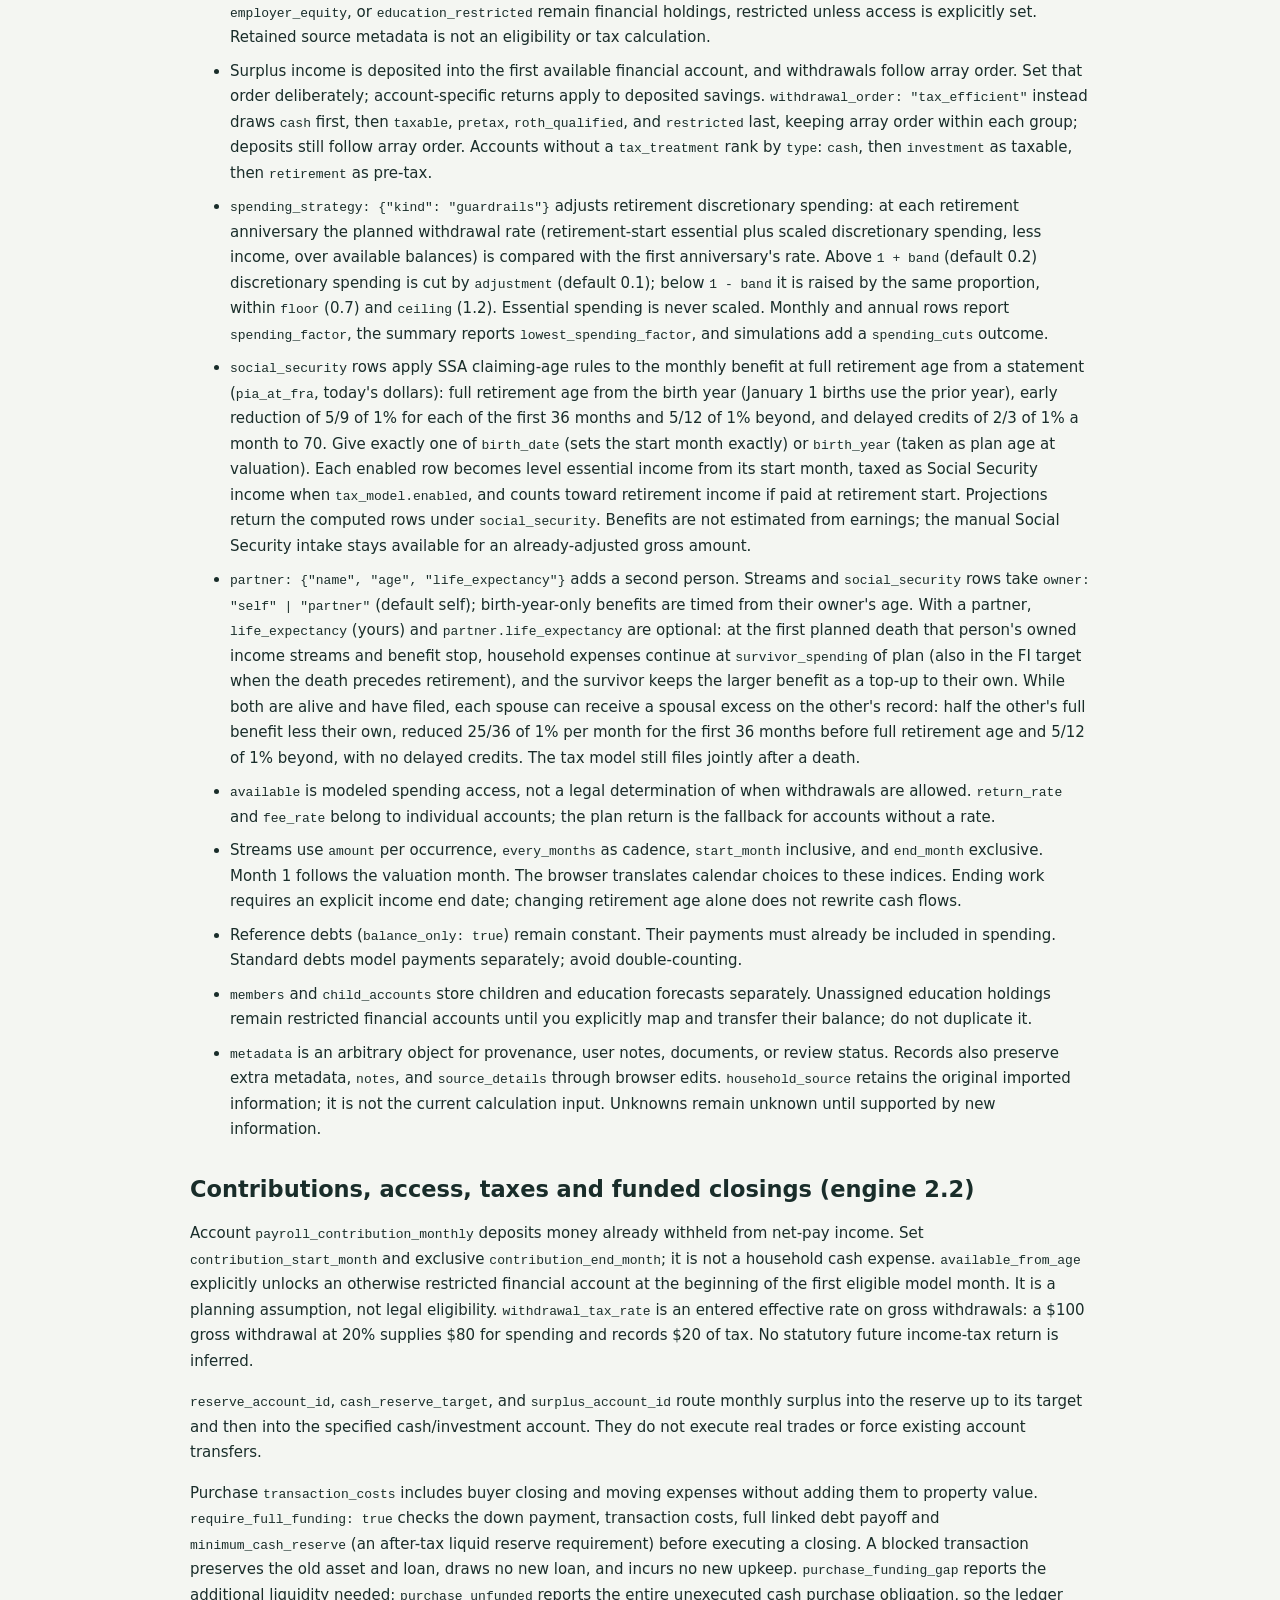
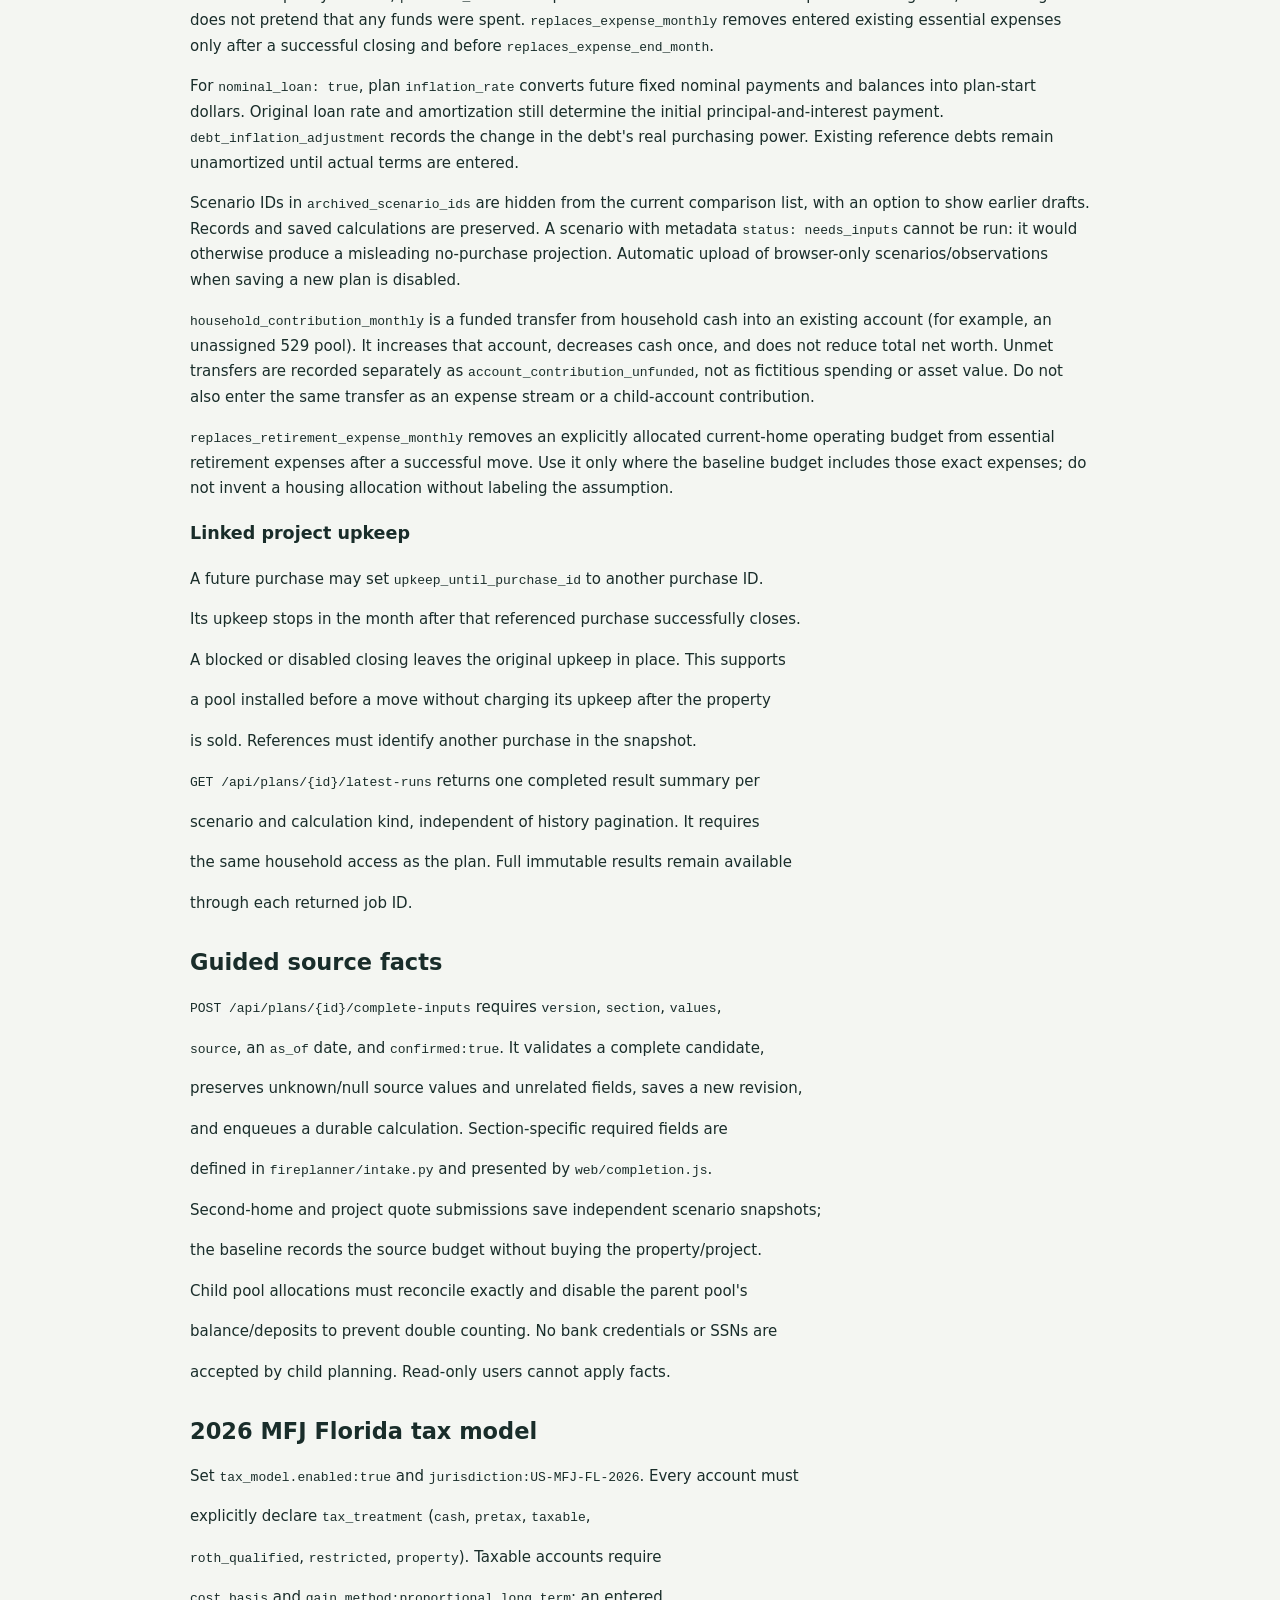
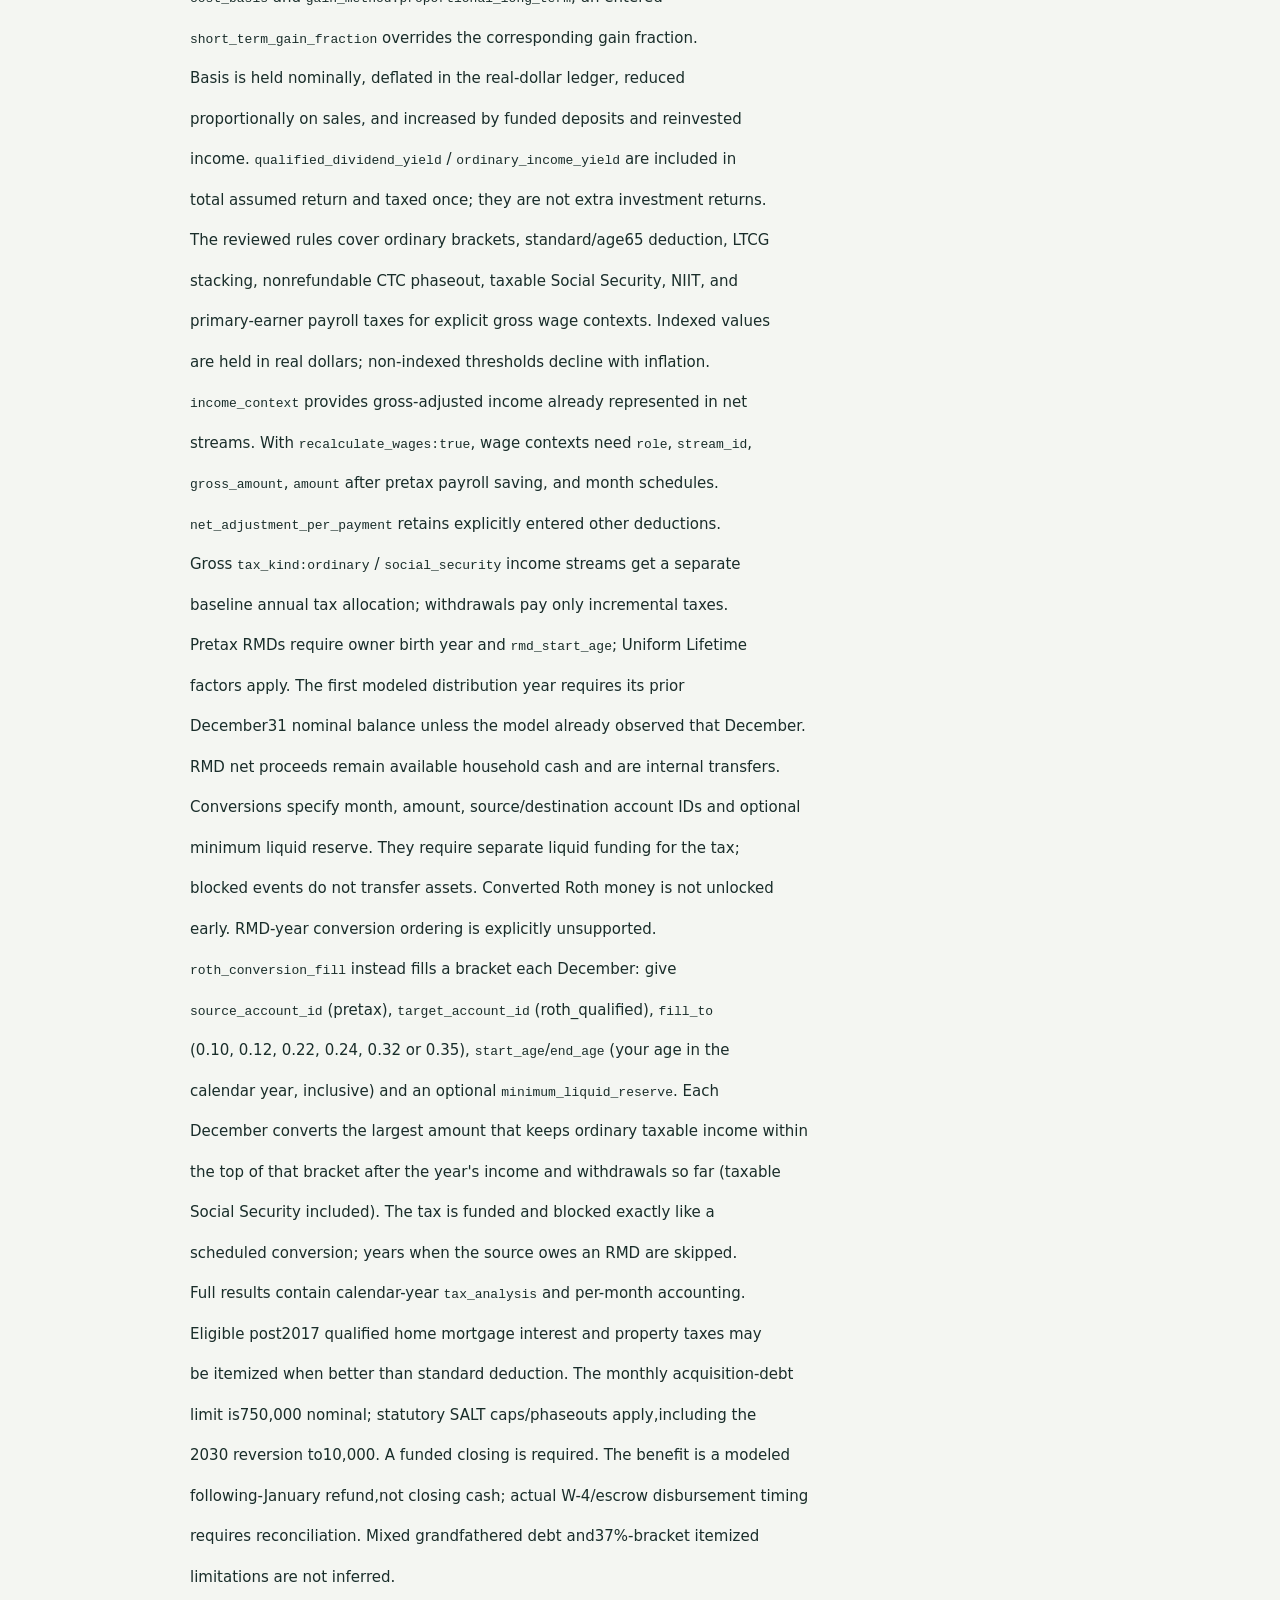
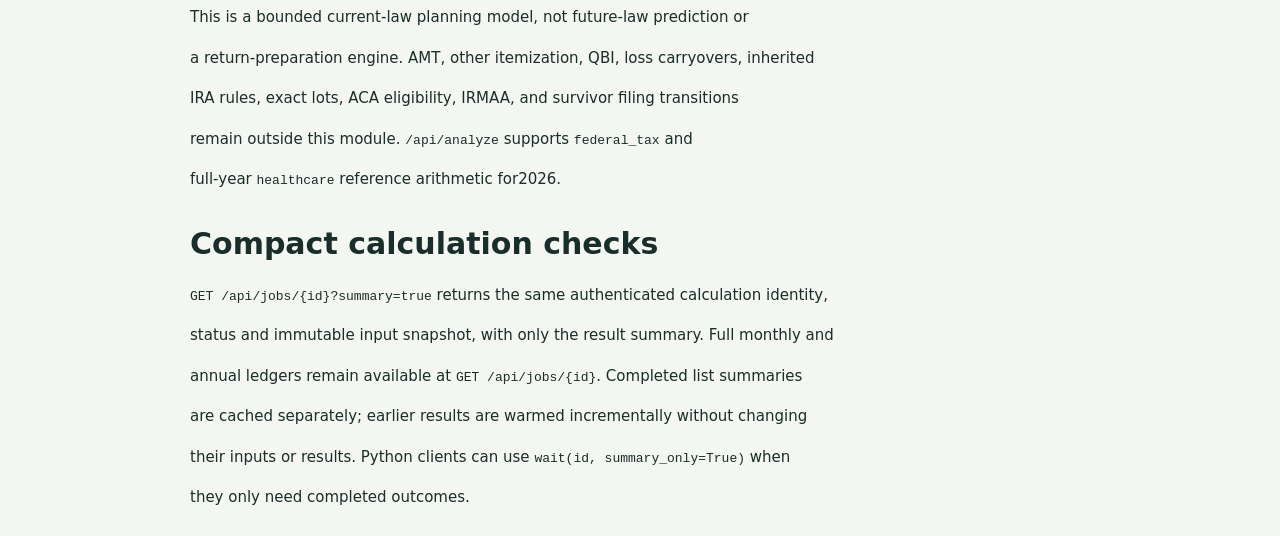
==== commit 75589dbe: "Refuse sign-in after repeated wrong passwords After five failed sign-ins for one email within 15 min" ====
--- a/web/api-guide.html
+++ b/web/api-guide.html
@@ -1,7 +1,7 @@
 <!doctype html><html lang="en"><head><meta charset="utf-8"><meta name="viewport" content="width=device-width,initial-scale=1"><title>Open FI · Assistant tools</title><style>body{max-width:900px;margin:40px auto;padding:0 22px;font:15px/1.7 system-ui;color:#192d2a;background:#f4f6f2}h1,h2{line-height:1.25;margin-top:32px}pre{background:#e6eee5;padding:18px;border-radius:8px;overflow:auto}code{font:13px/1.6 ui-monospace,monospace}a{color:#1e5147}.table-scroll{overflow:auto}table{border-collapse:collapse;width:100%;font-size:13px}td,th{padding:10px;border-bottom:1px solid #dce4dd;text-align:left}li{margin-bottom:8px}blockquote{border-left:3px solid #2e7765;padding-left:18px;margin-left:0}</style></head><body><a href="/">← Open planner</a> · <a href="/assistant-guide.html">ChatGPT &amp; Codex setup</a> · <a href="/api-guide.html">Local API</a> · <a href="/openapi.json">OpenAPI schema</a><h1>Local API for scripts, Claude, and Codex</h1><p>The planner has a deterministic HTTP API. No LLM, browser automation, or external service is required to read inputs, attach metadata, update a plan, or run a projection. The browser and API use the same SQLite data, validation, revision history, and permissions. The same service also has a stdio MCP bridge for ChatGPT and Codex; see <a href="/assistant-guide.html">conversational planning setup</a>.</p><h2>Start and connect</h2><p>Start the server against the database that contains your plan:</p><pre><code>python3 -m fireplanner.server --database data/private/planner.sqlite3 --port 8080</code></pre><p>Use your actual database path and configured port. The ordinary default is <code>data/planner.sqlite3</code>; starting against a different database creates a different workspace. No existing database is migrated or replaced by these instructions.</p><p>A standard-library client is included. From the repository directory:</p><pre><code>python3 -m fireplanner.client login --email YOUR_LOCAL_ACCOUNT_EMAIL
 python3 -m fireplanner.client plans
 python3 -m fireplanner.client get PLAN_ID
-python3 -m fireplanner.client project PLAN_ID --wait</code></pre><p>The login command prompts for your existing local password. It stores a 24-hour session in <code>~/.config/openfi/session.json</code> with owner-only permissions, never prints the token, and binds the session to that server URL. Use <code>--url http://127.0.0.1:PORT</code> before the command to select another port. <code>OPENFI_URL</code> and <code>OPENFI_API_TOKEN</code> are supported for scripts. <code>logout</code> revokes the token and removes the matching session file. Expired sessions require another login.</p><p>Claude or Codex can invoke the same client commands once you have signed in. Give the assistant the repository path and the saved plan ID from Settings. It can read the complete plan, make a proposed change, calculate it, and submit the update. Keep downloaded financial JSON and session files outside version control. This repository&#x27;s <code>data/</code> directory is ignored.</p><h2>Update metadata or assumptions</h2><p>Read the latest envelope first. Its <code>version</code> protects your saved plan from conflicting edits. For example, write this <strong>synthetic example</strong> to <code>data/private/update.json</code>, replacing version <code>1</code> with the version you just read:</p><pre><code>{
+python3 -m fireplanner.client project PLAN_ID --wait</code></pre><p>The login command prompts for your existing local password. After five wrong passwords for one email in 15 minutes, sign-in for that email is refused until the window passes. It stores a 24-hour session in <code>~/.config/openfi/session.json</code> with owner-only permissions, never prints the token, and binds the session to that server URL. Use <code>--url http://127.0.0.1:PORT</code> before the command to select another port. <code>OPENFI_URL</code> and <code>OPENFI_API_TOKEN</code> are supported for scripts. <code>logout</code> revokes the token and removes the matching session file. Expired sessions require another login.</p><p>Claude or Codex can invoke the same client commands once you have signed in. Give the assistant the repository path and the saved plan ID from Settings. It can read the complete plan, make a proposed change, calculate it, and submit the update. Keep downloaded financial JSON and session files outside version control. This repository&#x27;s <code>data/</code> directory is ignored.</p><h2>Update metadata or assumptions</h2><p>Read the latest envelope first. Its <code>version</code> protects your saved plan from conflicting edits. For example, write this <strong>synthetic example</strong> to <code>data/private/update.json</code>, replacing version <code>1</code> with the version you just read:</p><pre><code>{
   &quot;version&quot;: 1,
   &quot;changes&quot;: {
     &quot;metadata&quot;: {
